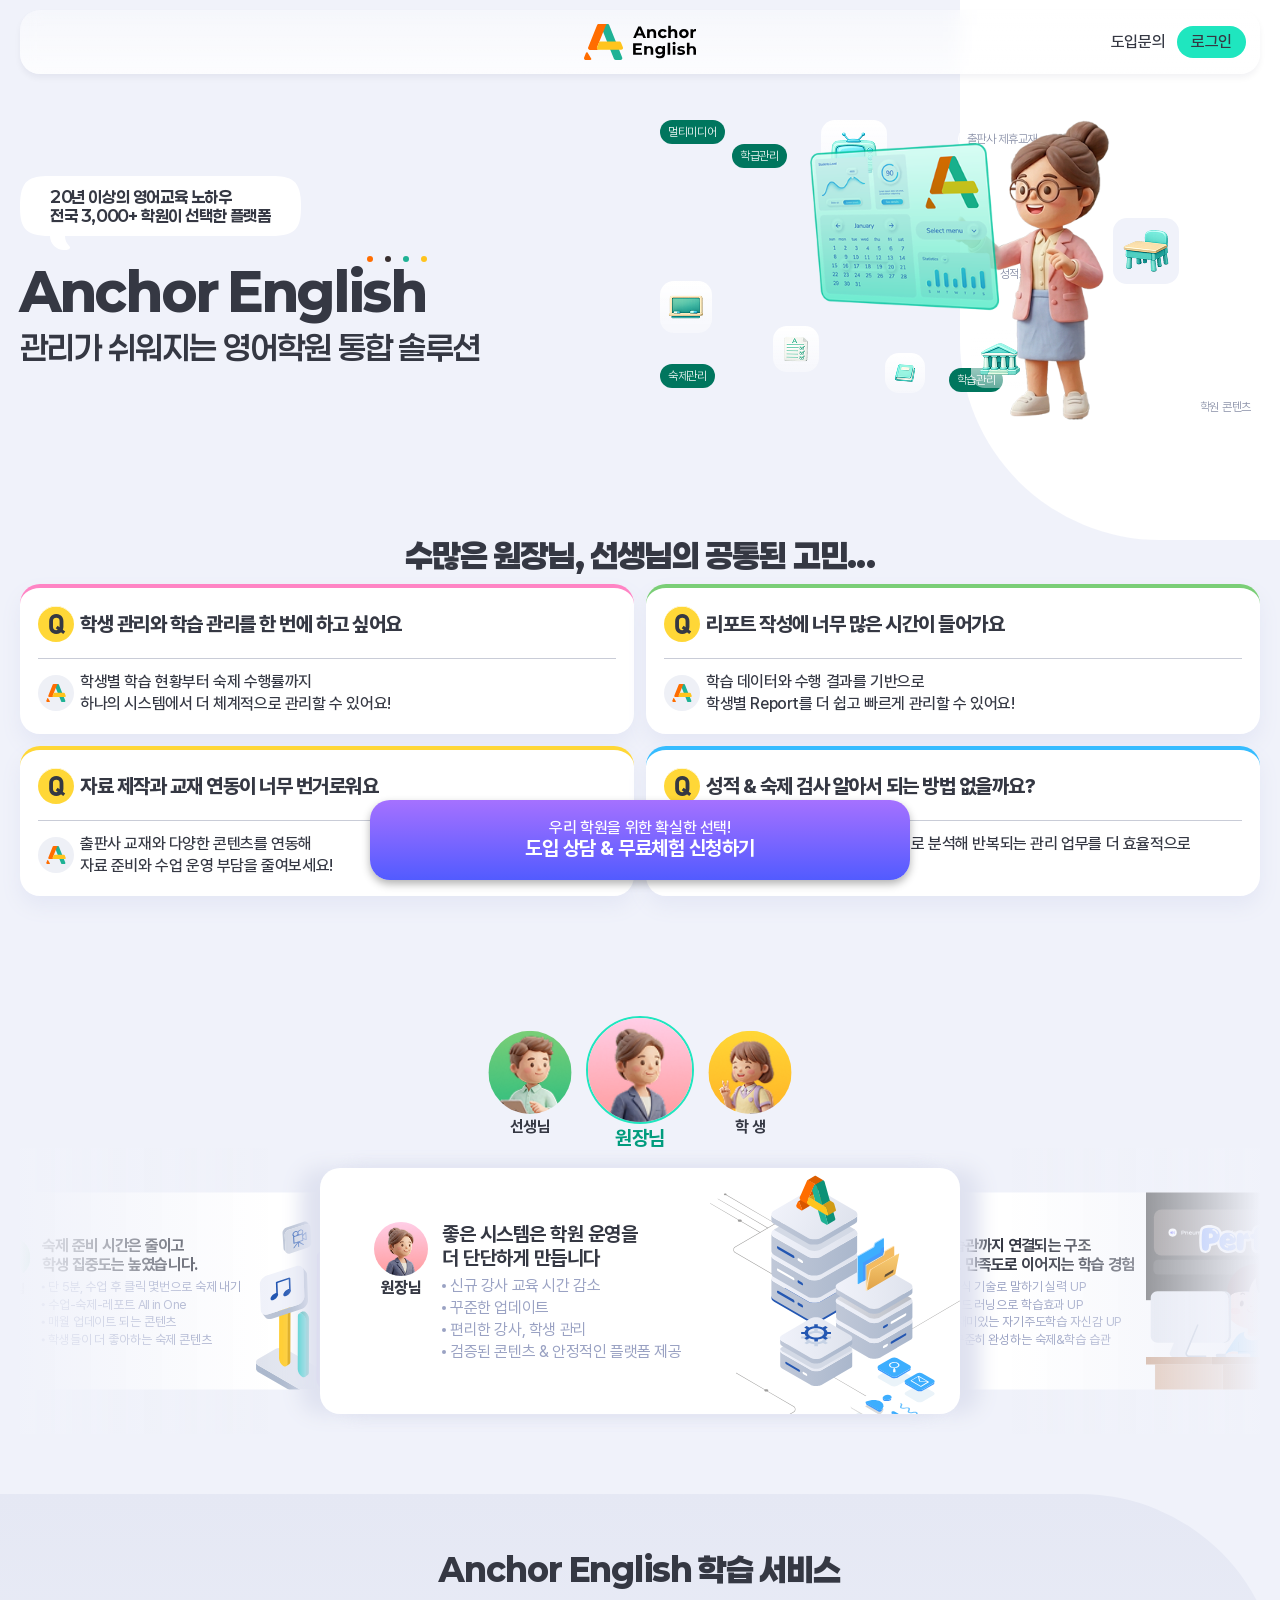
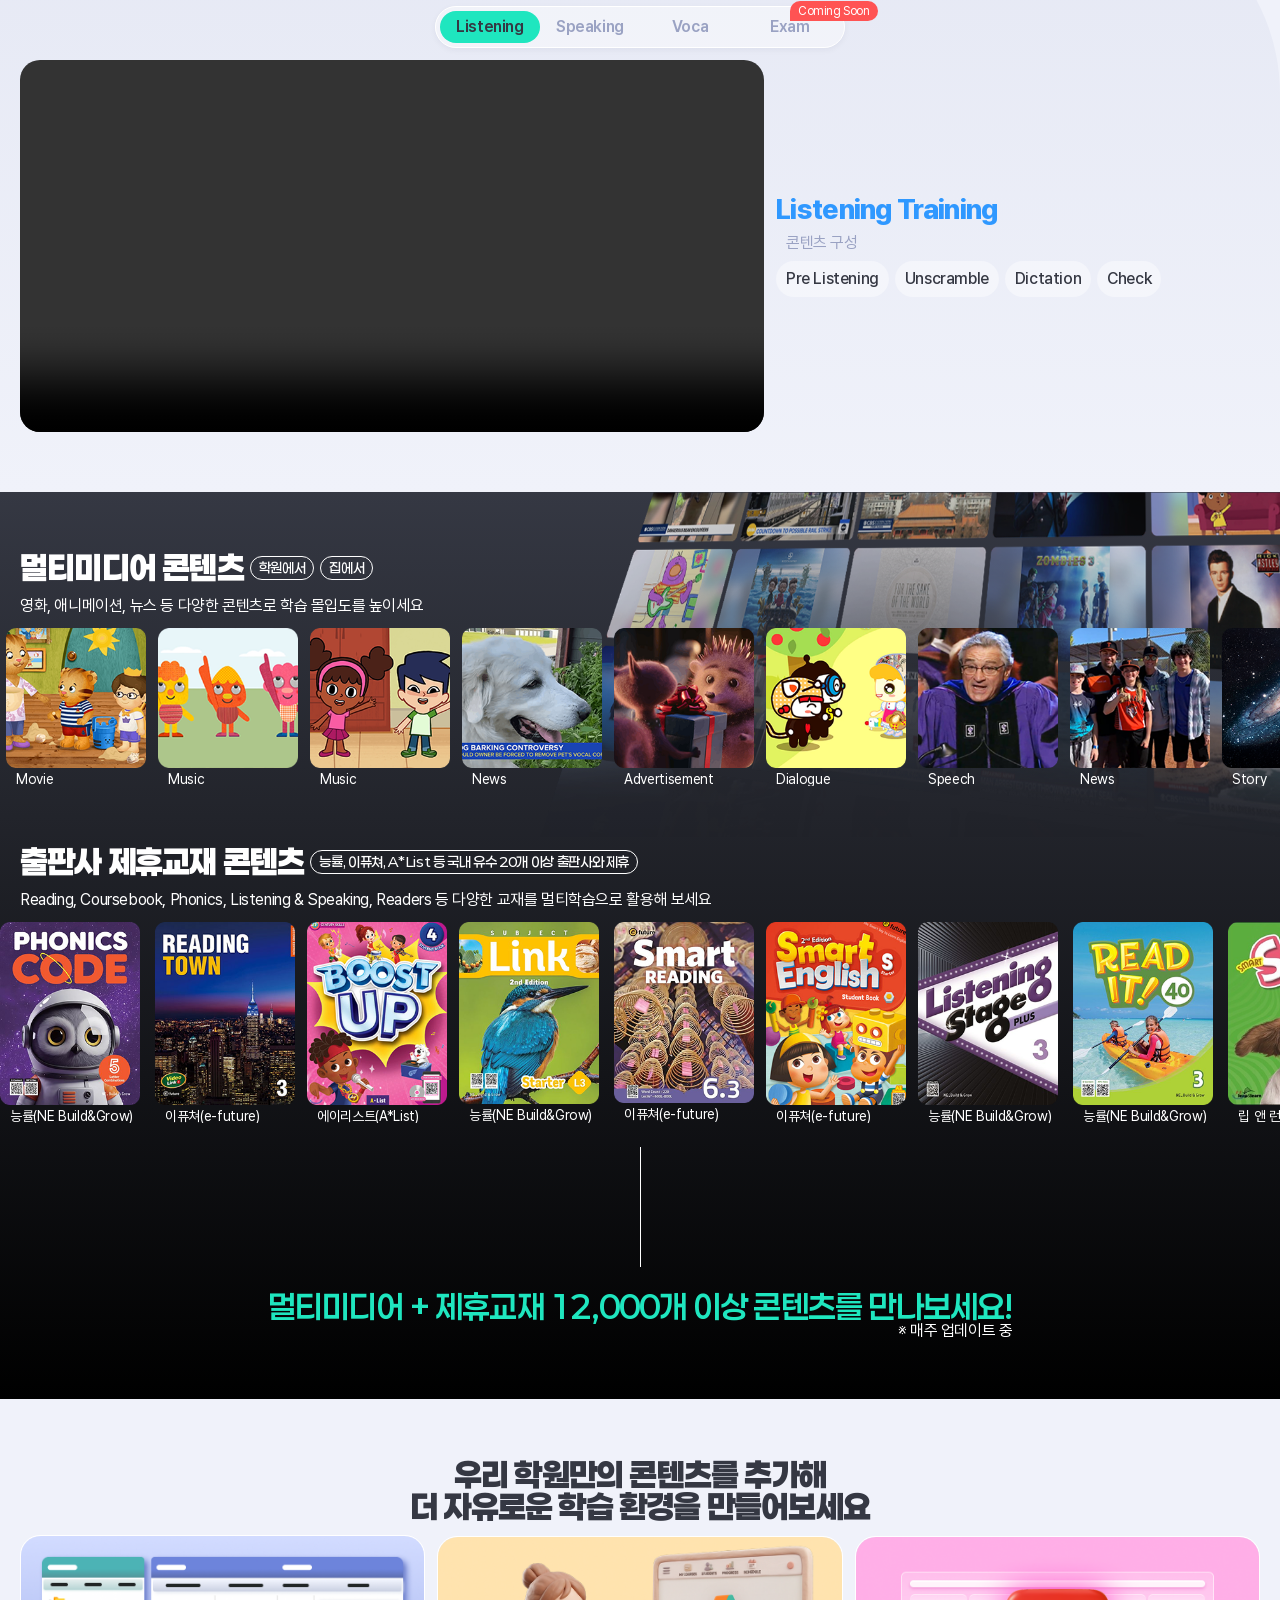
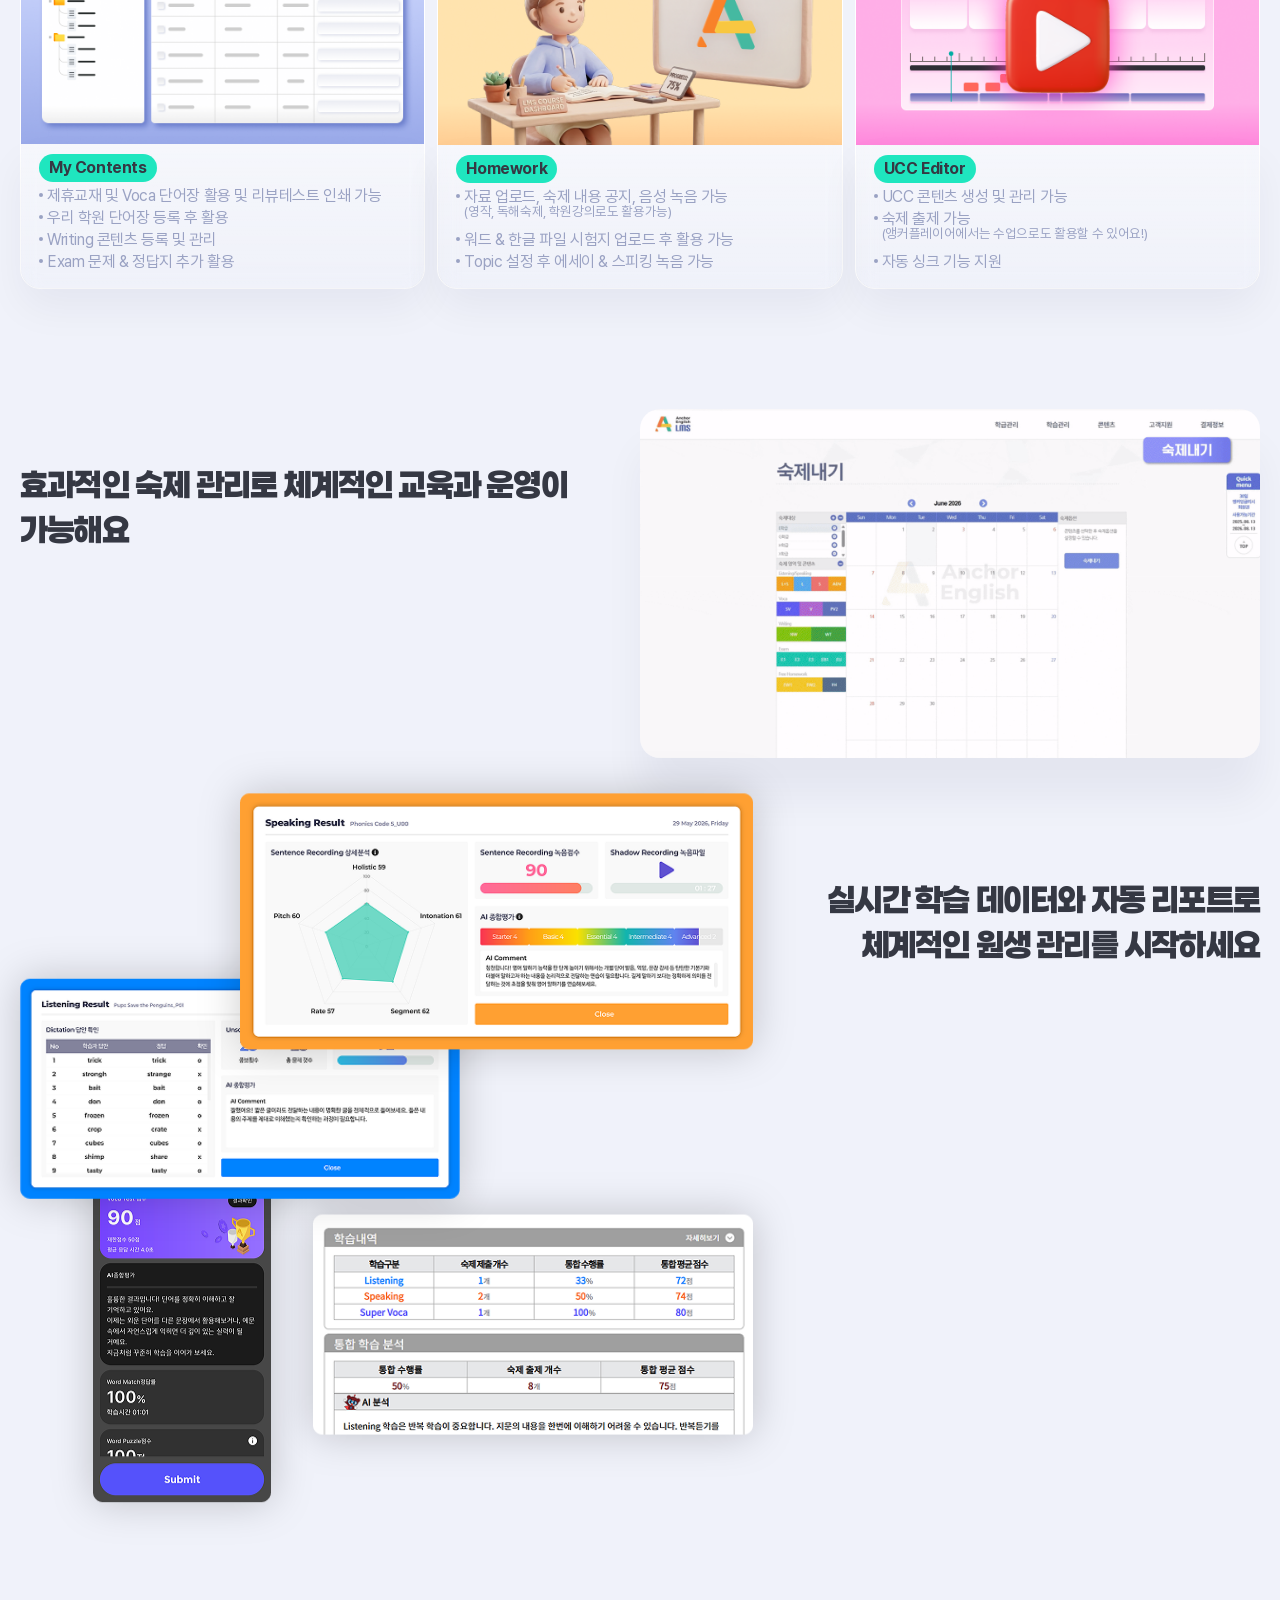
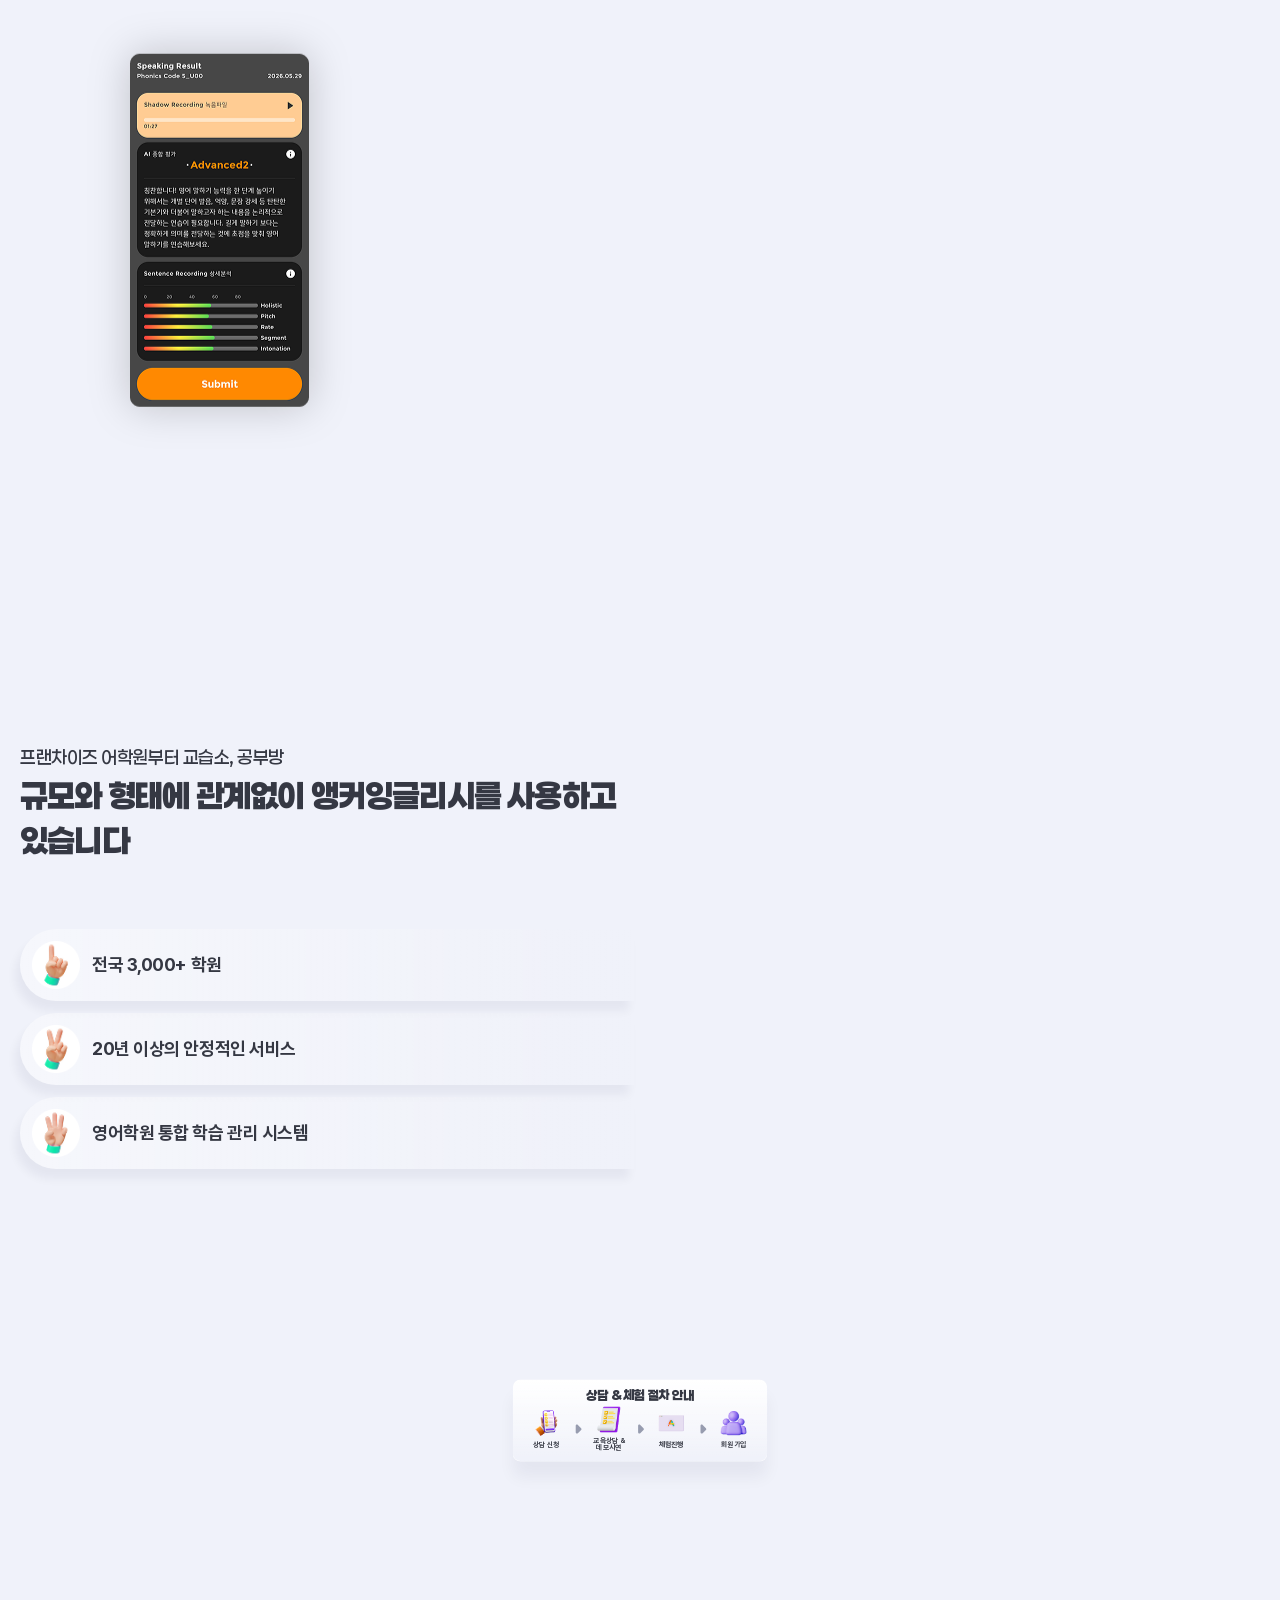
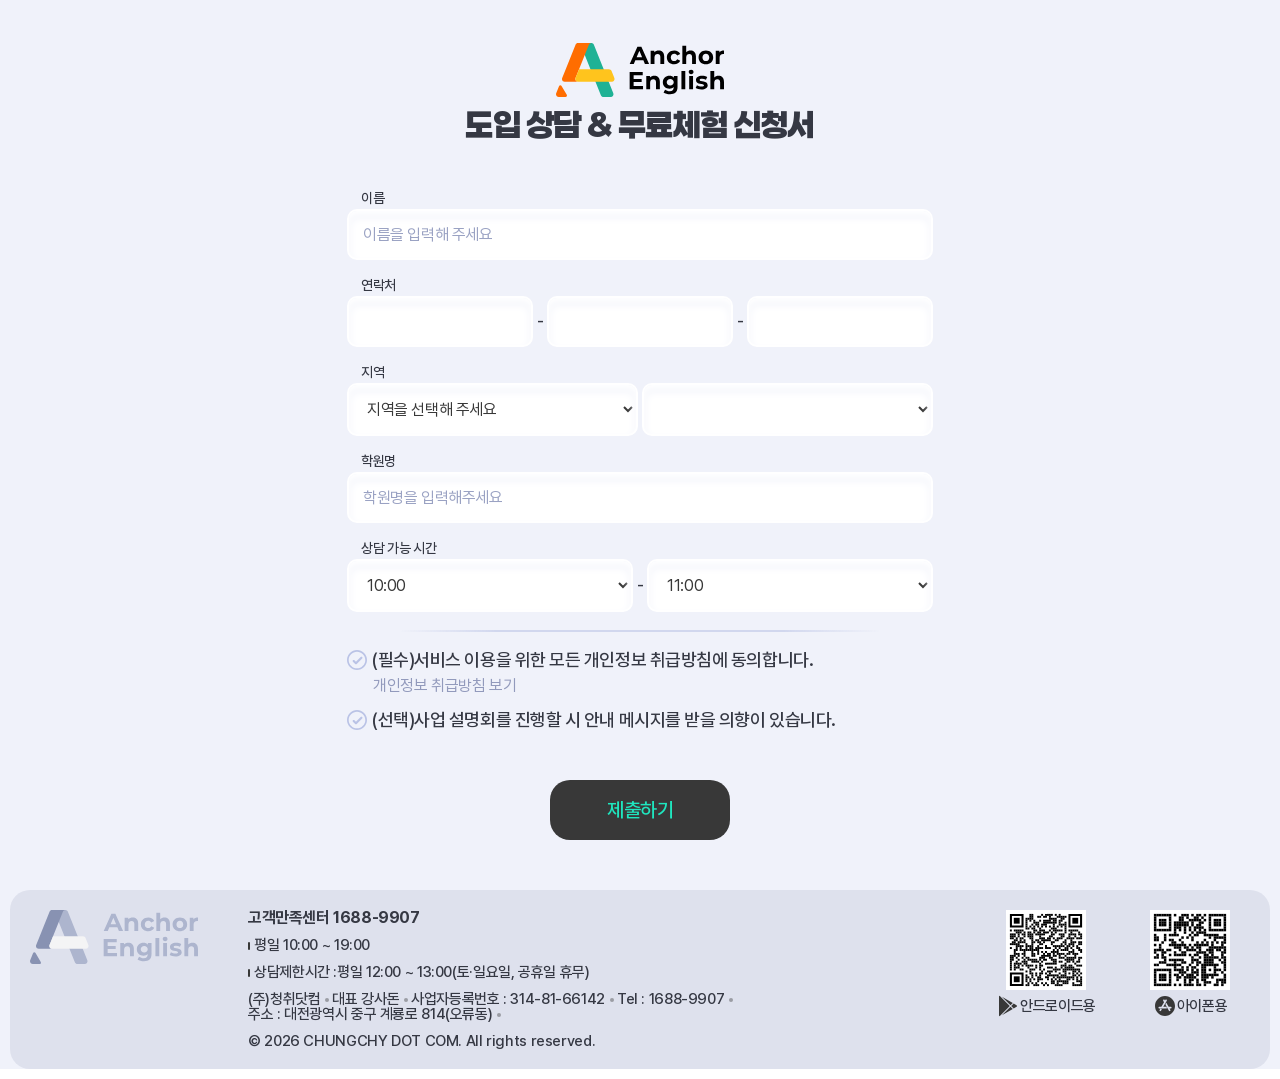
==== index.html @ 62a5ac13 "첫번째 push" ====
<!DOCTYPE html>
<html lang="ko">

<head>
    <meta charset="UTF-8">
    <meta name="viewport" content="width=device-width, initial-scale=1.0">
    <title>관리가 쉬워지는 영어학원 통합 솔루션! 앵커잉글리시</title>
    <meta name="description" content="원장님이 선택한 1등 영어 프로그램, 지금 무료로 경험해보세요.">
    <meta property="og:title" content="관리가 쉬워지는 영어학원 통합 솔루션! 앵커잉글리시">
    <meta property="og:description" content="원장님이 선택한 1등 영어 프로그램, 지금 무료로 경험해보세요.">
    <meta property="og:image" content="/public/resource/images/landing/meda-thumb.png">
    <meta property="og:image:width" content="1200">
    <meta property="og:image:height" content="630">
    <meta property="url" content="https://www.elsd.co.kr">
    <meta property="og:url" content="https://www.elsd.co.kr">
    <meta name="robots" content="index,follow">

    <link rel="canonical" href="https://www.anchorenglish.co.kr/landing/landing">
    <link rel="icon" href="/public/resource/images/common/favicon.ico" type="image/x-icon">
    <link rel="stylesheet" href="/public/resource/css/common/swiper.min.css">
    <link rel="stylesheet" href="/public/resource/css/common/style.css">

    <script src="/public/resource/js/jquery-3.3.1.min.js"></script>
    <script src="/public/resource/js/swiper.min.js"></script>
    <script src="/public/resource/js/style.js"></script>
</head>

<body>
    <div class="wrap">
        <header>
            <h1>
                <a href="https://www.elsd.co.kr/member/login">
                    <img loading="lazy" src="/public/resource/images/logo.svg" alt="앵커잉글리시">
                </a>
            </h1>
            <ul class="flex utill">
                <li>
                    <a class="goBt" href="#application">
                        <span>도입문의</span>
                    </a>
                </li>
                <li>
                    <a href="https://www.elsd.co.kr/member/login" class="flex">
                        <span>로그인</span>
                    </a>
                </li>
            </ul>
        </header>
        <section class="section section01 act">
            <div class="con">
                <div class="flex inner">
                    <div>
                        <div class="flex bubble">
                            <img loading="lazy" src="/public/resource/images/landing/section01-bubbleSide.svg" alt="#">
                            <span>20년 이상의 영어교육 노하우<br>전국 3,000+ 학원이 선택한 플랫폼</span>
                            <img loading="lazy" src="/public/resource/images/landing/section01-bubbleSide.svg" alt="#">
                        </div>
                        <h2 class="title">
                            <div>
                                <div class="flex ball-wrap">
                                    <span></span>
                                    <span></span>
                                    <span></span>
                                    <span></span>
                                </div>
                                <p>Anchor English</p>
                            </div>
                            <p>관리가 쉬워지는 영어학원 통합 솔루션</p>
                        </h2>
                    </div>
                    <div class="img-wrap">
                        <div class="rel">
                            <img loading="lazy" class="abs" src="/public/resource/images/landing/section01-image01.png"
                                alt="#">
                            <img loading="lazy" src="/public/resource/images/landing/section01-image02.png" alt="#">
                        </div>
                        <div class="deco">
                            <span>멀티미디어</span>
                            <span>학급관리</span>
                            <span>학습관리</span>
                            <span class="pill-white">학원 콘텐츠</span>
                            <span>숙제관리</span>
                            <span class="pill-white">출판사 제휴교재</span>
                            <span class="pill-white">성적표</span>
                            <img loading="lazy" src="/public/resource/images/landing/section01-deco01.png" alt="#">
                            <img loading="lazy" src="/public/resource/images/landing/section01-deco02.png" alt="#">
                            <img loading="lazy" src="/public/resource/images/landing/section01-deco03.png" alt="#">
                            <img loading="lazy" src="/public/resource/images/landing/section01-deco04.png" alt="#">
                            <img loading="lazy" src="/public/resource/images/landing/section01-deco06.png" alt="#"
                                class="bg-color">
                            <img loading="lazy" src="/public/resource/images/landing/section01-deco07.png" alt="#">
                        </div>
                    </div>
                </div>
            </div>
        </section>
        <section class="section section02">
            <div class="con">
                <h3 class="title">
                    <p>수많은 원장님, 선생님의 공통된 고민...</p>
                </h3>
                <ul class="flex">
                    <li style="border-top: 4px solid #FF84C4">
                        <div class="flex q">
                            <img loading="lazy" src="/public/resource/images/landing/section02-q.svg" alt="#">
                            <p>학생 관리와 학습 관리를 한 번에 하고 싶어요</p>
                        </div>
                        <div class="flex a">
                            <img loading="lazy" src="/public/resource/images/landing/section02-a.svg" alt="#">
                            <p>학생별 학습 현황부터 숙제 수행률까지<br> 하나의 시스템에서 더 체계적으로 관리할 수 있어요!</p>
                        </div>
                    </li>
                    <li style="border-top: 4px solid #7ACE76">
                        <div class="flex q">
                            <img loading="lazy" src="/public/resource/images/landing/section02-q.svg" alt="#">
                            <p>리포트 작성에 너무 많은 시간이 들어가요</p>
                        </div>
                        <div class="flex a">
                            <img loading="lazy" src="/public/resource/images/landing/section02-a.svg" alt="#">
                            <p>학습 데이터와 수행 결과를 기반으로<br> 학생별 Report를 더 쉽고 빠르게 관리할 수 있어요!</p>
                        </div>
                    </li>
                    <li style="border-top: 4px solid #FFD736">
                        <div class="flex q">
                            <img loading="lazy" src="/public/resource/images/landing/section02-q.svg" alt="#">
                            <p>자료 제작과 교재 연동이 너무 번거로워요</p>
                        </div>
                        <div class="flex a">
                            <img loading="lazy" src="/public/resource/images/landing/section02-a.svg" alt="#">
                            <p>출판사 교재와 다양한 콘텐츠를 연동해<br> 자료 준비와 수업 운영 부담을 줄여보세요!</p>
                        </div>
                    </li>
                    <li style="border-top: 4px solid #36BCFF">
                        <div class="flex q">
                            <img loading="lazy" src="/public/resource/images/landing/section02-q.svg" alt="#">
                            <p>성적 & 숙제 검사 알아서 되는 방법 없을까요?</p>
                        </div>
                        <div class="flex a">
                            <img loading="lazy" src="/public/resource/images/landing/section02-a.svg" alt="#">
                            <p>숙제 수행률과 학습 결과를 자동으로 분석해 반복되는 관리 업무를 더 효율적으로 줄여보세요!</p>
                        </div>
                    </li>
                </ul>
            </div>
        </section>
        <section class="section section03">
            <div class="con">
                <div class="flex pagination">
                    <div class="swiper-button-next"></div>
                    <ul>
                        <li>
                            <button type="button" class="btn btn-slide">
                                <img loading="lazy" src="/public/resource/images/landing/section03-chara03.png"
                                    alt="#">
                                <p>선생님</p>
                            </button>
                        </li>
                        <li>
                            <button type="button" class="btn btn-slide act">
                                <img loading="lazy" src="/public/resource/images/landing/section03-chara01.png"
                                    alt="#">
                                <p>원장님</p>
                            </button>
                        </li>
                        <li>
                            <button type="button" class="btn btn-slide">
                                <img loading="lazy" src="/public/resource/images/landing/section03-chara02.png"
                                    alt="#">
                                <p>학 생</p>
                            </button>
                        </li>
                    </ul>
                    <div class="swiper-button-prev"></div>
                </div>
                <div class="swiper mySwiper">
                    <div class="swiper-wrapper">
                        <div class="swiper-slide">
                            <div class="flex">
                                <div class="thumb">
                                    <img loading="lazy" src="/public/resource/images/landing/section03-chara03.png"
                                        alt="#">
                                    <p>선생님</p>
                                </div>
                                <div class="text">
                                    <p class="title">숙제 준비 시간은 줄이고 <br>학생 집중도는 높였습니다.</p>
                                    <ul>
                                        <li>단 5분, 수업 후 클릭 몇번으로 숙제 내기</li>
                                        <li>수업-숙제-레포트 All in One</li>
                                        <li>매월 업데이트 되는 콘텐츠</li>
                                        <li>학생들이 더 좋아하는 숙제 콘텐츠</li>
                                    </ul>
                                </div>
                                <div class="abs">
                                    <img loading="lazy" src="/public/resource/images/landing/section03-sliderImg03.svg"
                                        alt="#">
                                </div>
                            </div>
                        </div>
                        <div class="swiper-slide">
                            <div class="flex">
                                <div class="thumb">
                                    <img loading="lazy" src="/public/resource/images/landing/section03-chara01.png"
                                        alt="#">
                                    <p>원장님</p>
                                </div>
                                <div class="text">
                                    <p class="title">좋은 시스템은 학원 운영을 <br>더 단단하게 만듭니다</p>
                                    <ul>
                                        <li>신규 강사 교육 시간 감소</li>
                                        <li>꾸준한 업데이트</li>
                                        <li>편리한 강사, 학생 관리</li>
                                        <li>검증된 콘텐츠 &amp; 안정적인 플랫폼 제공</li>
                                    </ul>
                                </div>
                                <div class="abs">
                                    <img loading="lazy" src="/public/resource/images/landing/section03-sliderImg01.svg"
                                        alt="#">
                                </div>
                            </div>
                        </div>
                        <div class="swiper-slide">
                            <div class="flex">
                                <div class="thumb">
                                    <img loading="lazy" src="/public/resource/images/landing/section03-chara02.png"
                                        alt="#">
                                    <p>학 생</p>
                                </div>
                                <div class="text">
                                    <p class="title">학습 습관까지 연결되는 구조 <br>학부모 만족도로 이어지는 학습 경험</p>
                                    <ul>
                                        <li>음성인식 기술로 말하기 실력 UP</li>
                                        <li>블렌디드 러닝으로 학습효과 UP</li>
                                        <li>쉽고, 재미있는 자기주도학습 자신감 UP</li>
                                        <li>매일 꾸준히 완성하는 숙제&학습 습관</li>
                                    </ul>
                                </div>
                                <div class="abs">
                                    <img loading="lazy" src="/public/resource/images/landing/section03-sliderImg02.svg"
                                        alt="#">
                                </div>
                            </div>
                        </div>
                    </div>
                    <div class="swiper-button-next"></div>
                    <div class="swiper-button-prev"></div>
                    <div class="swiper-pagination"></div>
                </div>
            </div>
        </section>
        <section class="section section04">
            <div class="con">
                <h3 class="title">
                    <p>Anchor English 학습 서비스</p>
                </h3>
                <ul class="flex tab">
                    <li>
                        <button class="btn act">
                            <span>Listening</span>
                        </button>
                    </li>
                    <li>
                        <button class="btn">
                            <span>Speaking</span>
                        </button>
                    </li>
                    <li>
                        <button class="btn">
                            <span>Voca</span>
                        </button>
                    </li>
                    <li class="yet">
                        <button class="btn">
                            <span>Exam</span>
                        </button>
                    </li>
                </ul>
                <div class="tab-contents">
                    <div class="flex tab-item act">
                        <video controls src="/public/resource/images/landing/secetion04-listening.mp4"></video>
                        <div class="text">
                            <p style="color: #2F98FF">Listening Training</p>
                            <dl>
                                <dt>콘텐츠 구성</dt>
                                <dd>
                                    <ul class="flex">
                                        <li>Pre Listening</li>
                                        <li>Unscramble</li>
                                        <li>Dictation</li>
                                        <li>Check</li>
                                    </ul>
                                </dd>
                            </dl>
                        </div>
                    </div>
                    <div class="flex tab-item">
                        <video controls src="/public/resource/images/landing/secetion04-speaking.mp4"></video>
                        <div class="text">
                            <p style="color: #FF782F">Speaking Training</p>
                            <dl>
                                <dt>콘텐츠 구성</dt>
                                <dd>
                                    <ul class="flex">
                                        <li>Pre Listening</li>
                                        <li>Sentence Recording</li>
                                        <li>Shadow Recording</li>
                                    </ul>
                                </dd>
                            </dl>
                        </div>
                    </div>
                    <div class="flex tab-item">
                        <video controls src="/public/resource/images/landing/secetion04-voca.mp4"></video>
                        <div>
                            <div class="text">
                                <p style="color: #A15DFF">Super Voca</p>
                                <dl>
                                    <dt>콘텐츠 구성</dt>
                                    <dd>
                                        <ul class="flex">
                                            <li>Review Test</li>
                                            <li>Preview</li>
                                            <li>Memory Flip</li>
                                            <li>Word Match</li>
                                            <li>Word Puzzle</li>
                                            <li>Speaking Voca</li>
                                            <li>Voca Test</li>
                                            <li>Definition Test</li>
                                        </ul>
                                    </dd>
                                </dl>
                            </div>
                            <div class="text">
                                <p style="color: #A15DFF">VOCA</p>
                                <dl>
                                    <dt>콘텐츠 구성</dt>
                                    <dd>
                                        <ul class="flex">
                                            <li>Word Presentation</li>
                                            <li>Word Check</li>
                                            <li>Word Typing</li>
                                            <li>Word Test</li>
                                            <li>Word Retyping</li>
                                        </ul>
                                    </dd>
                                </dl>
                            </div>
                        </div>
                    </div>
                </div>
            </div>
        </section>
        <section class="section section05">
            <div>
                <div class="con">
                    <h3 class="title flex">
                        <p>멀티미디어 콘텐츠</p>
                        <div class="flex caption">
                            <span>학원에서</span>
                            <span>집에서</span>
                        </div>
                    </h3>
                    <p class="alert">영화, 애니메이션, 뉴스 등 다양한 콘텐츠로 학습 몰입도를 높이세요</p>
                </div>
                <div class="rolling-wrap">
                    <div class="inner">
                        <div class="item">
                            <img loading="lazy" src="/public/resource/images/landing/section05-slide-01-01.png"
                                alt="#">
                            <p>Movie</p>
                        </div>
                        <div class="item">
                            <img loading="lazy" src="/public/resource/images/landing/section05-slide-01-02.png"
                                alt="#">
                            <p>Music</p>
                        </div>
                        <div class="item">
                            <img loading="lazy" src="/public/resource/images/landing/section05-slide-01-03.png"
                                alt="#">
                            <p>Music</p>
                        </div>
                        <div class="item">
                            <img loading="lazy" src="/public/resource/images/landing/section05-slide-01-04.png"
                                alt="#">
                            <p>News</p>
                        </div>
                        <div class="item">
                            <img loading="lazy" src="/public/resource/images/landing/section05-slide-01-05.png"
                                alt="#">
                            <p>Advertisement</p>
                        </div>
                        <div class="item">
                            <img loading="lazy" src="/public/resource/images/landing/section05-slide-01-06.png"
                                alt="#">
                            <p>Dialogue</p>
                        </div>
                        <div class="item">
                            <img loading="lazy" src="/public/resource/images/landing/section05-slide-01-07.png"
                                alt="#">
                            <p>Speech</p>
                        </div>
                        <div class="item">
                            <img loading="lazy" src="/public/resource/images/landing/section05-slide-01-08.png"
                                alt="#">
                            <p>News</p>
                        </div>
                        <div class="item">
                            <img loading="lazy" src="/public/resource/images/landing/section05-slide-01-09.png"
                                alt="#">
                            <p>Story</p>
                        </div>
                        <div class="item">
                            <img loading="lazy" src="/public/resource/images/landing/section05-slide-01-10.png"
                                alt="#">
                            <p>Animation</p>
                        </div>
                    </div>
                </div>
            </div>
            <div>
                <div class="con">
                    <h3 class="title flex">
                        <p>출판사 제휴교재 콘텐츠</p>
                        <div class="flex caption">
                            <span>능률, 이퓨쳐, A*List 등 국내 유수 20개 이상 출판사와 제휴</span>
                        </div>
                    </h3>
                    <p class="alert">Reading, Coursebook, Phonics, Listening & Speaking, Readers 등 다양한 교재를 멀티학습으로 활용해
                        보세요
                    </p>
                </div>
                <div class="rolling-wrap">
                    <div class="inner">
                        <div class="item">
                            <img loading="lazy" src="/public/resource/images/landing/section05-slide-02-01.png"
                                alt="#">
                            <p>능률(NE Build&Grow)</p>
                        </div>
                        <div class="item">
                            <img loading="lazy" src="/public/resource/images/landing/section05-slide-02-02.png"
                                alt="#">
                            <p>이퓨쳐(e-future)</p>
                        </div>
                        <div class="item">
                            <img loading="lazy" src="/public/resource/images/landing/section05-slide-02-03.png"
                                alt="#">
                            <p>에이리스트(A*List)</p>
                        </div>
                        <div class="item">
                            <img loading="lazy" src="/public/resource/images/landing/section05-slide-02-04.png"
                                alt="#">
                            <p>능률(NE Build&Grow)</p>
                        </div>
                        <div class="item">
                            <img loading="lazy" src="/public/resource/images/landing/section05-slide-02-05.png"
                                alt="#">
                            <p>이퓨쳐(e-future)</p>
                        </div>
                        <div class="item">
                            <img loading="lazy" src="/public/resource/images/landing/section05-slide-02-06.png"
                                alt="#">
                            <p>이퓨쳐(e-future)</p>
                        </div>
                        <div class="item">
                            <img loading="lazy" src="/public/resource/images/landing/section05-slide-02-07.png"
                                alt="#">
                            <p>능률(NE Build&Grow)</p>
                        </div>
                        <div class="item">
                            <img loading="lazy" src="/public/resource/images/landing/section05-slide-02-08.png"
                                alt="#">
                            <p>능률(NE Build&Grow)</p>
                        </div>
                        <div class="item">
                            <img loading="lazy" src="/public/resource/images/landing/section05-slide-02-09.png"
                                alt="#">
                            <p>립 앤 런</p>
                        </div>
                        <div class="item">
                            <img loading="lazy" src="/public/resource/images/landing/section05-slide-02-10.png"
                                alt="#">
                            <p>러닝터틀</p>
                        </div>
                        <div class="item">
                            <img loading="lazy" src="/public/resource/images/landing/section05-slide-02-11.png"
                                alt="#">
                            <p>맥밀란</p>
                        </div>
                    </div>
                </div>
            </div>
            <div class="con">
                <p>멀티미디어 + 제휴교재 12,000개 이상 콘텐츠를 만나보세요!
                    <span>※ 매주 업데이트 중</span>
                </p>
            </div>
        </section>
        <section class="section section06">
            <div class="con">
                <h3 class="title">
                    <p>우리 학원만의 콘텐츠를 추가해<br>더 자유로운 학습 환경을 만들어보세요</p>
                </h3>
                <ul class="flex">
                    <li>
                        <div class="thumb">
                            <img loading="lazy" src="/public/resource/images/landing/section06-list01.png" alt="#">
                        </div>
                        <div class="text">
                            <span class="tag">My Contents</span>
                            <ul>
                                <li>제휴교재 및 Voca 단어장 활용 및 리뷰테스트 인쇄 가능</li>
                                <li>우리 학원 단어장 등록 후 활용</li>
                                <li>Writing 콘텐츠 등록 및 관리</li>
                                <li>Exam 문제 & 정답지 추가 활용</li>
                            </ul>
                        </div>
                    </li>
                    <li>
                        <div class="thumb">
                            <img loading="lazy" src="/public/resource/images/landing/section06-list02.png" alt="#">
                        </div>
                        <div class="text">
                            <span class="tag">Homework</span>
                            <ul>
                                <li>자료 업로드, 숙제 내용 공지, 음성 녹음 가능<br><sup>(영작, 독해숙제, 학원강의로도 활용가능)</sup></li>
                                <li>워드 & 한글 파일 시험지 업로드 후 활용 가능</li>
                                <li>Topic 설정 후 에세이 & 스피킹 녹음 가능</li>
                            </ul>
                        </div>
                    </li>
                    <li>
                        <div class="thumb">
                            <img loading="lazy" src="/public/resource/images/landing/section06-list03.png" alt="#">
                        </div>
                        <div class="text">
                            <span class="tag">UCC Editor</span>
                            <ul>
                                <li>UCC 콘텐츠 생성 및 관리 가능</li>
                                <li>숙제 출제 가능<br><sup>(앵커플레이어에서는 수업으로도 활용할 수 있어요!)</sup></li>
                                <li>자동 싱크 기능 지원</li>
                            </ul>
                        </div>
                    </li>
                </ul>
            </div>
        </section>
        <section class="section section07">
            <div class="con">
                <div class="flex">
                    <h3 class="title">
                        <p>효과적인 숙제 관리로 체계적인 교육과 운영이 가능해요</p>
                    </h3>
                    <img loading="lazy" src="/public/resource/images/landing/section07.gif" alt="#">
                </div>
            </div>
        </section>
        <section class="section section08">
            <div class="con">
                <div class="flex">
                    <h3 class="title">
                        <p>실시간 학습 데이터와 자동 리포트로 체계적인 원생 관리를 시작하세요</p>
                    </h3>
                    <div class="img-wrap">
                        <img loading="lazy" data-speed="1.1" src="/public/resource/images/landing/section08-img01.png"
                            alt="앵커잉글리시 스피킹학습">
                        <img loading="lazy" data-speed="1.2" src="/public/resource/images/landing/section08-img02.png"
                            alt="앵커잉글리시 리스닝학습">
                        <img loading="lazy" data-speed="1.4" src="/public/resource/images/landing/section08-img03.png"
                            alt="앵커잉글리시 리스닝학습">
                        <img loading="lazy" data-speed="1.2" src="/public/resource/images/landing/section08-img04.png"
                            alt="앵커잉글리시 리스닝학습">
                        <img loading="lazy" data-speed="1.3" src="/public/resource/images/landing/section08-img05.png"
                            alt="앵커잉글리시 리스닝학습">
                    </div>
                </div>
            </div>
        </section>
        <section class="section section09">
            <div class="con">
                <div class="grid">
                    <h3 class="title">
                        <span class="caption">프랜차이즈 어학원부터 교습소, 공부방</span>
                        <p>규모와 형태에 관계없이 앵커잉글리시를 사용하고 있습니다</p>
                    </h3>
                    <ul class="step-list">
                        <li>
                            <div class="thumb">
                                <img loading="lazy" src="/public/resource/images/landing/section09-step01.png"
                                    alt="스텝1">
                            </div>
                            <p>전국 3,000+ 학원</p>
                        </li>
                        <li>
                            <div class="thumb">
                                <img loading="lazy" src="/public/resource/images/landing/section09-step02.png"
                                    alt="스텝2">
                            </div>
                            <p>20년 이상의 안정적인 서비스</p>
                        </li>
                        <li>
                            <div class="thumb">
                                <img loading="lazy" src="/public/resource/images/landing/section09-step03.png"
                                    alt="스텝3">
                            </div>
                            <p>영어학원 통합 학습 관리 시스템</p>
                        </li>
                    </ul>
                    <div class="img-wrap">
                        <img loading="lazy" src="/public/resource/images/landing/section09-piece01.png" alt="#">
                        <img loading="lazy" src="/public/resource/images/landing/section09-piece02.png" alt="#">
                        <img loading="lazy" src="/public/resource/images/landing/section09-piece03.png" alt="#">
                        <img loading="lazy" src="/public/resource/images/landing/section09-piece04.png" alt="#">
                        <img loading="lazy" src="/public/resource/images/landing/section09-piece05.png" alt="#">
                        <img loading="lazy" src="/public/resource/images/landing/section09-piece06.png" alt="#">
                        <img loading="lazy" src="/public/resource/images/landing/section09-piece07.png" alt="#">
                        <img loading="lazy" src="/public/resource/images/landing/section09-piece08.png" alt="#">
                        <img loading="lazy" src="/public/resource/images/landing/section09-piece09.png" alt="#">
                        <img loading="lazy" src="/public/resource/images/landing/section09-pin.png" alt="#">
                    </div>
                </div>
            </div>
        </section>
        <section class="section section10">
            <div class="con">
                <h3 class="title">
                    <p>상담 & 체험 절차 안내</p>
                </h3>
                <ul class="flex">
                    <li>
                        <img loading="lazy" src="/public/resource/images/landing/section10-step01.png" alt="step1">
                        <p>상담 신청</p>
                    </li>
                    <li>
                        <img loading="lazy" src="/public/resource/images/landing/icn-arrow.svg" alt="#">
                    </li>
                    <li>
                        <img loading="lazy" src="/public/resource/images/landing/section10-step02.png" alt="step2">
                        <p>교육상담 & 데모시연</p>
                    </li>
                    <li>
                        <img loading="lazy" src="/public/resource/images/landing/icn-arrow.svg" alt="#">
                    </li>
                    <li>
                        <img loading="lazy" src="/public/resource/images/landing/section10-step03.png" alt="step3">
                        <p>체험진행</p>
                    </li>
                    <li>
                        <img loading="lazy" src="/public/resource/images/landing/icn-arrow.svg" alt="#">
                    </li>
                    <li>
                        <img loading="lazy" src="/public/resource/images/landing/section10-step04.png" alt="step4">
                        <p>회원가입</p>
                    </li>
                </ul>
            </div>
        </section>
        <section id="application" class="section section11">
            <div class="con">
                <img loading="lazy" src="/public/resource/images/logo.svg" alt="앵커잉글리시">
                <h3 class="title">
                    <p>도입 상담 & 무료체험 신청서</p>
                </h3>
                <form action="">
                    <label for="name" class="name">
                        <p class="info">이름</p>
                        <input type="text" id="name" name="name" placeholder="이름을 입력해 주세요" spellcheck="false"
                            maxlength="20">
                    </label>
                    <label for="tel" class="tel">
                        <p class="info">연락처</p>
                        <div class="flex">
                            <input type="text" name="tel" id="tel1" spellcheck="false" maxlength="3"><span
                                class="hyphen">-</span>
                            <input type="text" name="tel" id="tel2" spellcheck="false" maxlength="4"><span
                                class="hyphen">-</span>
                            <input type="text" name="tel" id="tel3" spellcheck="false" maxlength="4">
                        </div>
                    </label>
                    <label for="text" class="text">
                        <p class="info">지역</p>
                        <div class="flex">
                            <select name="" class="area do">
                                <option value="none" selected="" disabled="" hidden="">지역을 선택해 주세요</option>
                                <option value="seoul">서울특별시</option>
                                <option value="gwangju">광주광역시</option>
                                <option value="daejeon">대전광역시</option>
                                <option value="daegu">대구광역시</option>
                                <option value="busan">부산광역시</option>
                                <option value="sejong">세종특별자치시</option>
                                <option value="jeju">제주특별자치도</option>
                                <option value="ulsan">울산광역시</option>
                                <option value="incheon">인천광역시</option>
                                <option value="gangwon">강원도</option>
                                <option value="gyeonggi">경기도</option>
                                <option value="gyeongnam">경상남도</option>
                                <option value="gyeongbuk">경상북도</option>
                                <option value="jeonnam">전라남도</option>
                                <option value="jeonbuk">전라북도</option>
                                <option value="chungnam">충청남도</option>
                                <option value="chungbuk">충청북도</option>
                            </select>
                            <select name="" class="area city act">
                            </select>
                        </div>
                    </label>
                    <label for="text" class="text">
                        <p class="info">학원명</p>
                        <input type="text" name="schoolName" placeholder="학원명을 입력해주세요" spellcheck="false"
                            maxlength="50">
                    </label>
                    <label for="text" class="text">
                        <p class="info">상담 가능 시간</p>
                        <div class="flex">
                            <select name="consultTimeS" class="time">
                                <option value="10:00">10:00</option>
                                <option value="11:00">11:00</option>
                                <option value="13:00">13:00</option>
                                <option value="14:00">14:00</option>
                                <option value="15:00">15:00</option>
                                <option value="16:00">16:00</option>
                                <option value="17:00">17:00</option>
                            </select>
                            <span>-</span>
                            <select name="consultTimeE" class="time">
                                <option value="11:00">11:00</option>
                                <option value="12:00">12:00</option>
                                <option value="14:00">14:00</option>
                                <option value="15:00">15:00</option>
                                <option value="16:00">16:00</option>
                                <option value="17:00">17:00</option>
                                <option value="18:00">18:00</option>
                            </select>

                        </div>
                    </label>
                    <div class="checkBox-wrap">
                        <label for="privacyAgree" class="check_box">
                            <input type="checkbox" name="checkbox" id="privacyAgree">
                            <div class="checkbox-img-wrap">
                                <img loading="lazy" src="/public/resource/images/landing/icn-check.svg" alt="체크하기">
                                <img loading="lazy" src="/public/resource/images/landing/icn-check+act.svg"
                                    alt="체크 해제하기">
                            </div>
                            <p class="info">(필수)서비스 이용을 위한 모든 개인정보 취급방침에 동의합니다.</p>
                        </label>
                        <button type="button" class="show_popUp">개인정보 취급방침 보기</button>
                        <label for="marketingMsg" class="check_box">
                            <input type="checkbox" name="checkbox" id="marketingMsg">
                            <div class="checkbox-img-wrap">
                                <img loading="lazy" src="/public/resource/images/landing/icn-check.svg" alt="체크하기">
                                <img loading="lazy" src="/public/resource/images/landing/icn-check+act.svg"
                                    alt="체크 해제하기">
                            </div>
                            <p class="info">(선택)사업 설명회를 진행할 시 안내 메시지를 받을 의향이 있습니다.</p>
                        </label>

                    </div>
                    <a href="./complete.html" class="save_application_wrap section_tit" id="submit">제출하기</a>
                </form>
            </div>
        </section>
        <footer>
            <div class="con">
                <div class="flex foo-info">
                    <div class="thumb">
                        <img loading="lazy" src="/public/resource/images/landing/logo-gray.svg" alt="앵커잉글리시">
                    </div>
                    <div class="text">
                        <h4><b>고객만족센터 1688-9907</b></h4>
                        <p>평일 10:00 ~ 19:00</p>
                        <p>상담제한시간 :평일 12:00 ~ 13:00(토·일요일, 공휴일 휴무)</p>
                        <ul class="flex">
                            <li>(주)청취닷컴</li>
                            <li>대표 강사돈</li>
                            <li>사업자등록번호 : 314-81-66142</li>
                            <li>Tel : 1688-9907</li>
                            <li>주소 : 대전광역시 중구 계룡로 814(오류동)</li>
                        </ul>
                        <p class="copy">© 2026 CHUNGCHY DOT COM. All rights reserved.</p>
                    </div>
                    <ul class="flex qr-wrap">
                        <li>
                            <a href="https://play.google.com/store/apps/details?id=com.chungchy.anchorenglish">
                                <img loading="lazy" src="/public/resource/images/landing/qr-playStore.svg"
                                    alt="플레이스토어 qr코드">
                                <div class="flex">
                                    <img loading="lazy" src="/public/resource/images/landing/icn-playStore.svg"
                                        alt="#">
                                    <p>안드로이드용</p>
                                </div>
                            </a>
                        </li>
                        <li>
                            <a
                                href="https://apps.apple.com/kr/app/%EC%95%B5%EC%BB%A4%EC%9E%89%EA%B8%80%EB%A6%AC%EC%8B%9C/id1540226317">
                                <img loading="lazy" src="/public/resource/images/landing/qr-appStore.svg"
                                    alt="앱스토어 qr코드">
                                <div class="flex">
                                    <img loading="lazy" src="/public/resource/images/landing/icn-appStore.svg" alt="#">
                                    <p>아이폰용</p>
                                </div>
                            </a>
                        </li>
                    </ul>
                </div>
            </div>
        </footer>
        <div class="dimmed">
            <div class="popup terms">
                <button class="btn">
                    <img loading="lazy" src="/public/resource/images/landing/icn-close.svg" alt="팝업 닫기">
                </button>
                <h3 class="title">
                    <p>개인정보 수집/이용동의</p>
                </h3>
                <div class="text">
                    <p>
                        <(주)청취닷컴>('https://www.elsd.co.kr'이하 '앵커잉글리시')는 개인정보보호법에 따라 이용자의 개인정보 보호 및 권익을 보호하고 개인정보와 관련한
                            이용자의 고충을 원활하게 처리할 수 있도록 다음과 같은 처리방침을 두고 있습니다.
                            <(주)청취닷컴>('앵커잉글리시')는 회사는 개인정보처리방침을 개정하는 경우 웹사이트 공지사항(또는 개별공지)을 통하여 공지할 것입니다.

                                1. 개인정보의 처리 목적 개인정보를 다음의 목적을 위해 처리합니다. 처리한 개인정보는 다음의 목적 이외의 용도로는 사용되지 않으며 이용 목적이 변경될 시에는
                                사전동의를 구할 예정입니다. ① 홈페이지 회원가입 및 관리 회원 가입의사 확인, 회원제 서비스 제공에 따른 본인 식별·인증, 회원자격 유지·관리, 제한적
                                본인확인제 시행에 따른 본인확인, 서비스 부정이용 방지, 미성년자 개인정보 수집 시 법정대리인 동의 여부 확인, 각종 고지·통지, 고충처리, 분쟁 조정을 위한
                                기록 보존 등을 목적으로 개인정보를 처리합니다. ② 민원사무 처리 민원인의 신원 확인, 민원사항 확인, 사실조사를 위한 연락·통지, 처리결과 통보 등을
                                목적으로 개인정보를 처리합니다. ③ 재화 또는 서비스 제공 물품배송, 서비스 제공, 콘텐츠 제공, 맞춤 서비스 제공, 본인인증, 연령인증, 요금결제·정산,
                                채권추심 등을 목적으로 개인정보를 처리합니다. ④ 마케팅 및 광고에의 활용 신규 서비스(제품) 개발 및 맞춤 서비스 제공, 이벤트 및 광고성 정보 제공 및
                                참여기회 제공, 인구통계학적 특성에 따른 서비스 제공 및 광고 게재, 서비스의 유효성 확인, 접속빈도 파악 또는 회원의 서비스 이용에 대한 통계 등을 목적으로
                                개인정보를 처리합니다. 2. 개인정보 취급 현황 ① 개인정보 항목 : 이메일, 휴대전화번호, 비밀번호, 로그인ID, 성별, 생년월일, 이름, 서비스 이용
                                기록, 접속 로그, 쿠키, 접속 IP 정보, 결제기록, 법정대리인 이름, 법정대리인 휴대전화번호 ② 수집방법 : 홈페이지 ③ 보유근거 : 개인정보보호법 ④
                                관련법령 : 신용정보의 수집/처리 및 이용 등에 관한 기록 : 3년, 소비자의 불만 또는 분쟁처리에 관한 기록 : 3년, 대금결제 및 재화 등의 공급에 관한
                                기록 : 5년, 계약 또는 청약철회 등에 관한 기록 : 5년 3. 개인정보의 처리 및 보유 기간 ① <(주)청취닷컴>('앵커잉글리시')는 법령에 따른 개인정보
                                    보유·이용기간 또는 정보주체로부터 개인정보를 수집시에 동의 받은 개인정보 보유, 이용기간 내에서 개인정보를 처리, 보유합니다. ② 각각의 개인정보 처리
                                    및 보유 기간은 다음과 같습니다. -보유근거 : 개인정보보호법 -보유기간 : 1) 신용정보의 수집/처리 및 이용 등에 관한 기록 : 3년 2) 소비자의
                                    불만 또는 분쟁처리에 관한 기록 : 3년 3) 대금결제 및 재화 등의 공급에 관한 기록 : 5년 4) 계약 또는 청약철회 등에 관한 기록 : 5년
                                    -예외사유 : 원할한 서비스 제공을 위해 회원 탈퇴 시까지 보유 할 수 있음 4. 정보주체와 법정대리인의 권리·의무 및 행사 방법 ① 정보주체는 회사에
                                    대해 언제든지 개인정보 열람, 정정, 삭제, 처리정지 요구 등의 권리를 행사할 수 있습니다. ② 제1항에 따른 권리 행사는 회사에 대해 개인정보 보호법
                                    시행령 제41조 제1항에 따라 서면, 전자우편, 모사전송 등을 통하여 하실 수 있으며 회사는 이에 대해 지체 없이 조치하겠습니다. ③ 제1항에 따른
                                    권리 행사는 정보주체의 법정대리인이나 위임을 받은 자 등 대리인을 통하여 하실 수 있습니다. 이 경우 개인정보 보호법 시행규칙 별지 제11호 서식에
                                    따른 위임장을 제출하셔야 합니다. ④ 개인정보 열람 및 처리정지 요구는 개인정보보호법 제35조 제5항, 제37조 제2항에 의하여 정보주체의 권리가 제한
                                    될 수 있습니다. ⑤ 개인정보의 정정 및 삭제 요구는 다른 법령에서 그 개인정보가 수집 대상으로 명시되어 있는 경우에는 그 삭제를 요구할 수 없습니다.
                                    ⑥ 회사는 정보주체 권리에 따른 열람의 요구, 정정·삭제의 요구, 처리정지의 요구 시 열람 등 요구를 한 자가 본인이거나 정당한 대리인인지를
                                    확인합니다. 5. 개인정보 파기 <(주)청취닷컴>('앵커잉글리시')는 원칙적으로 개인정보 처리목적이 달성된 경우에는 지체없이 해당 개인정보를
                                        파기합니다. 파기의 절차, 기한 및 방법은 다음과 같습니다. ① 파기절차 이용자가 입력한 정보는 목적 달성 후 별도의 DB에 옮겨져(종이의 경우
                                        별도의 서류) 내부 방침 및 기타 관련 법령에 따라 일정기간 저장된 후 혹은 즉시 파기됩니다. 이 때, DB로 옮겨진 개인정보는 법률에 의한
                                        경우가 아니고서는 다른 목적으로 이용되지 않습니다. ② 파기기한 이용자의 개인정보는 개인정보의 보유기간이 경과된 경우에는 보유기간의 종료일로부터
                                        5일 이내에, 개인정보의 처리 목적 달성, 해당 서비스의 폐지, 사업의 종료 등 그 개인정보가 불필요하게 되었을 때에는 개인정보의 처리가
                                        불필요한 것으로 인정되는 날로부터 5일 이내에 그 개인정보를 파기합니다. 6. 개인정보 보호책임자 ① <(주)청취닷컴>('앵커잉글리시')는
                                            개인정보 처리에 관한 업무를 총괄해서 책임지고, 개인정보 처리와 관련한 정보주체의 불만처리 및 피해구제 등을 위하여 아래와 같이 개인정보
                                            보호책임자를 지정하고 있습니다. ▶ 개인정보 보호책임자 성명 : 윤보라 직책 : 파트장 연락처 : 070-5008-9665,
                                            bora.yoon@chungchy.com ▶ 개인정보 보호 담당부서 부서명 : 고객지원팀 담당자 : 윤보라 연락처 :
                                            070-5008-9665, bora.yoon@chungchy.com ② 정보주체께서는<(주)청취닷컴>('앵커잉글리시')의 서비스(또는
                                                사업)을 이용하시면서 발생한 모든 개인정보 보호 관련 문의, 불만처리, 피해구제 등에 관한 사항을 개인정보 보호책임자 및
                                                담당부서로 문의하실 수 있습니다. <(주)청취닷컴>('앵커잉글리시')는 정보주체의 문의에 대해 지체 없이 답변 및 처리해드릴
                                                    것입니다. 7. 개인정보 처리방침 변경 이 개인정보처리방침은 시행일로부터 적용되며, 법령 및 방침에 따른 변경내용의 추가,
                                                    삭제 및 정정이 있는 경우에는 변경사항의 시행 7일 전부터 공지사항을 통하여 고지할 것입니다. 8. 개인정보의 안정성 확보
                                                    조치 <(주)청취닷컴>('앵커잉글리시')는 개인정보보호법 제29조에 따라 다음과 같이 안전성 확보에 필요한 기술적/관리적
                                                        및 물리적 조치를 하고 있습니다. ① 정기적인 자체 감사 실시 개인정보 취급 관련 안정성 확보를 위해 정기적(분기
                                                        1회)으로 자체 감사를 실시하고 있습니다. ② 개인정보 취급 직원의 최소화 및 교육 개인정보를 취급하는 직원을
                                                        지정하고 담당자에 한정시켜 최소화 하여 개인정보를 관리하는 대책을 시행하고 있습니다. ③ 내부관리계획의 수립 및
                                                        시행 개인정보의 안전한 처리를 위하여 내부관리계획을 수립하고 시행하고 있습니다. ④ 해킹 등에 대비한 기술적 대책
                                                        <(주)청취닷컴>('앵커잉글리시')는 해킹이나 컴퓨터 바이러스 등에 의한 개인정보 유출 및 훼손을 막기 위하여
                                                            보안프로그램을 설치하고 주기적인 갱신·점검을 하며 외부로부터 접근이 통제된 구역에 시스템을 설치하고
                                                            기술적/물리적으로 감시 및 차단하고 있습니다. ⑤ 개인정보의 암호화 이용자의 개인정보는 비밀번호는 암호화
                                                            되어 저장 및 관리되고 있어, 본인만이 알 수 있으며 중요한 데이터는 파일 및 전송 데이터를 암호화 하거나
                                                            파일 잠금 기능을 사용하는 등의 별도 보안기능을 사용하고 있습니다. ⑥ 접속기록의 보관 및 위변조 방지
                                                            개인정보처리시스템에 접속한 기록을 최소 6개월 이상 보관, 관리하고 있으며, 접속 기록이 위변조 및 도난,
                                                            분실되지 않도록 보안기능 사용하고 있습니다. ⑦ 개인정보에 대한 접근 제한 개인정보를 처리하는
                                                            데이터베이스시스템에 대한 접근권한의 부여, 변경, 말소를 통하여 개인정보에 대한 접근통제를 위하여 필요한
                                                            조치를 하고 있으며 침입차단시스템을 이용하여 외부로부터의 무단 접근을 통제하고 있습니다. 9. 개인정보
                                                            열람청구 ① 정보주체는 개인정보 보호법 제35조에 따른 개인정보의 열람 청구를 아래의 부서에 할 수
                                                            있습니다. <(주)청취닷컴>('앵커잉글리시')는 정보주체의 개인정보 열람청구가 신속하게 처리되도록
                                                                노력하겠습니다. ▶ 개인정보 열람청구 접수·처리 부서 부서명 : 고객지원팀 담당자 : 윤보라 연락처
                                                                : 070-5008-9665, bora.yoon@chungchy.com ② 정보주체께서는 제1항의
                                                                열람청구 접수.처리부서 이외에, 행정안전부의 '개인정보보호 종합지원 포털'
                                                                웹사이트(www.privacy.go.kr)를 통하여서도 개인정보 열람청구를 하실 수 있습니다. ▶
                                                                행정안전부 개인정보보호 종합지원 포털 → 개인정보 민원 → 개인정보 열람등 요구 (본인확인을 위하여
                                                                아이핀(I-PIN)이 있어야 함)
                    </p>
                </div>
            </div>
        </div>
        <a href="#application" class="btn btn-cta">
            <p>우리 학원을 위한 확실한 선택!</p>
            <b>도입 상담 & 무료체험 신청하기</b>
        </a>
    </div>
</body>

</html>
---- public/resource/css/common/style.css ----
@font-face {
  font-family: "Pretendard";
  font-weight: 900;
  font-display: swap;
  src:
    local("Pretendard Black"),
    url(/public/resource/font/Pretendard-Black.woff2) format("woff2");
}

@font-face {
  font-family: "Pretendard";
  font-weight: 800;
  font-display: swap;
  src:
    local("Pretendard ExtraBold"),
    url(/public/resource/font/Pretendard-ExtraBold.woff2) format("woff2");
}

@font-face {
  font-family: "Pretendard";
  font-weight: 700;
  font-display: swap;
  src:
    local("Pretendard Bold"),
    url(/public/resource/font/Pretendard-Bold.woff2) format("woff2");
}

@font-face {
  font-family: "Pretendard";
  font-weight: 600;
  font-display: swap;
  src:
    local("Pretendard SemiBold"),
    url(/public/resource/font/Pretendard-SemiBold.woff2) format("woff2");
}

@font-face {
  font-family: "Pretendard";
  font-weight: 500;
  font-display: swap;
  src:
    local("Pretendard Medium"),
    url(/public/resource/font/Pretendard-Medium.woff2) format("woff2");
}

@font-face {
  font-family: "Pretendard";
  font-weight: 400;
  font-display: swap;
  src:
    local("Pretendard Regular"),
    url(/public/resource/font/Pretendard-Regular.woff2) format("woff2");
}

@font-face {
  font-family: "Pretendard";
  font-weight: 300;
  font-display: swap;
  src:
    local("Pretendard Light"),
    url(/public/resource/font/Pretendard-Light.woff2) format("woff2");
}

@font-face {
  font-family: "Pretendard";
  font-weight: 200;
  font-display: swap;
  src:
    local("Pretendard ExtraLight"),
    url(/public/resource/font/Pretendard-ExtraLight.woff2) format("woff2");
}

@font-face {
  font-family: "Pretendard";
  font-weight: 100;
  font-display: swap;
  src:
    local("Pretendard Thin"),
    url(/public/resource/font/Pretendard-Thin.woff2) format("woff2");
}

@font-face {
  font-family: "Paperlogy";
  font-weight: 100;
  font-display: swap;
  src:
    local("Paperlogy ExtraLight"),
    url(/public/resource/font/Paperlogy-ExtraLight.woff2) format("woff2");
}

@font-face {
  font-family: "Paperlogy";
  font-weight: 200;
  font-display: swap;
  src:
    local("Paperlogy Light"),
    url(/public/resource/font/Paperlogy-Light.woff2) format("woff2");
}

@font-face {
  font-family: "Paperlogy";
  font-weight: 300;
  font-display: swap;
  src:
    local("Paperlogy Regular"),
    url(/public/resource/font/Paperlogy-Regular.woff2) format("woff2");
}

@font-face {
  font-family: "Paperlogy";
  font-weight: 400;
  font-display: swap;
  src:
    local("Paperlogy Medium"),
    url(/public/resource/font/Paperlogy-Medium.woff2) format("woff2");
}

@font-face {
  font-family: "Paperlogy";
  font-weight: 500;
  font-display: swap;
  src:
    local("Paperlogy SemiBold"),
    url(/public/resource/font/Paperlogy-SemiBold.woff2) format("woff2");
}

@font-face {
  font-family: "Paperlogy";
  font-weight: 600;
  font-display: swap;
  src:
    local("Paperlogy Bold"),
    url(/public/resource/font/Paperlogy-Bold.woff2) format("woff2");
}

@font-face {
  font-family: "Paperlogy";
  font-weight: 700;
  font-display: swap;
  src:
    local("Paperlogy ExtraBold"),
    url(/public/resource/font/Paperlogy-ExtraBold.woff2) format("woff2");
}

@font-face {
  font-family: "Paperlogy";
  font-weight: 800;
  font-display: swap;
  src:
    local("Paperlogy Black"),
    url(/public/resource/font/Paperlogy-Black.woff2) format("woff2");
}

section:not(.section08) {
  overflow: hidden;
}

* {
  margin: 0;
  padding: 0;
  background-repeat: no-repeat;
  box-sizing: border-box;
  letter-spacing: -0.025em;
  font-family: "Pretendard";
  transition: var(--duration);
  line-height: 1;
  position: relative;
  word-break: keep-all;
}

*::-webkit-scrollbar {
  width: 16px;
  height: 16px;
}

*::-webkit-scrollbar-thumb {
  border: 6px solid transparent;
  background-clip: padding-box;
  background-color: rgba(82, 91, 255, 0.6);
  border-radius: 100px;
  cursor: pointer;
}

*::-webkit-scrollbar-thumb:hover {
  background-color: rgba(82, 91, 255, 1);
}

html,
body {
  color: #353843;
  font-size: 10px;
  font-weight: 500;
  line-height: 1;
  letter-spacing: -0.025em;
}

html {
  scroll-behavior: smooth;
}

.wrap {
  min-height: 100vh;
  background-color: #f0f2fa;
  font-size: 1.6rem;
}

:root {
  --radius: 20px;
  --font-title: 3.8rem;
  --gap: 24px;
  --section-gap: 200px;
  --color-main: #1fe6bf;
  --color-shadow: rgba(10, 20, 59, 0.05);
  --color-font-gray: #9aa2c3;
  --duration: 0.6s;
}

button {
  background-color: inherit;
  border: none;
  color: #353843;
  font-size: 1.6rem;
  cursor: pointer;
}

input {
  appearance: none;

  &::placeholder {
    color: var(--color-font-gray);
  }
}

input[type="text"],
select {
  outline: none;
  width: 100%;
  padding: 18px;
  border-radius: 10px;
  border: 2px solid transparent;
  font-size: 1.8rem;
  background-color: #ffffff;
  box-shadow:
    inset 0px 4px 6px #ffffff,
    inset 0px 6px 10px #f0f2fa;
  color: #383838;
  transition: 0.3s;
}

input[type="text"]:focus {
  border: 2px solid #525bff;
  text-indent: 10px;
}

select {
  cursor: pointer;
}

select:focus {
  border: 2px solid #525bff;
  text-indent: 10px;
}

label.check_box {
  display: flex;
  align-items: center;
  cursor: pointer;
}

label.check_box p {
  font-size: 2rem;
}

label.check_box .checkbox-img-wrap {
  margin-right: 4px;
}

label.check_box .checkbox-img-wrap img {
  width: 20px;
  height: 20px;
}

label.check_box .checkbox-img-wrap img:last-child {
  display: none;
}

label.check_box:has(input:checked) .checkbox-img-wrap img:first-child {
  display: none;
}

label.check_box:has(input:checked) .checkbox-img-wrap img:last-child {
  display: block;
}

.show_popUp {
  color: #929abc;
  margin-top: 4px;
  margin-left: 22px;
  padding: 4px;
}

ul,
ol,
li {
  list-style: none;
}

img,
video {
  display: block;
  object-fit: contain;
}

video {
  width: 100%;
  height: 100%;
}

a {
  text-decoration: inherit;
  color: inherit;
  cursor: pointer;
}

.flex {
  display: flex;
  align-items: center;
}

.abs {
  position: absolute;
}

.title * {
  font-family: "Paperlogy";
  font-size: var(--font-title);
  font-weight: 800;
}

.con {
  max-width: 1440px;
  padding: 0 20px;
  margin: 0 auto;
}

header {
  position: fixed;
  transform: translateX(-50%);
  top: 10px;
  left: 50%;
  display: flex;
  justify-content: center;
  width: calc(100% - 20px);
  padding: 14px;
  border-radius: var(--radius);
  background: linear-gradient(rgba(255, 255, 255, 0.4), rgba(255, 255, 255, 0.8));
  box-shadow: 0px 4px 6px var(--color-shadow);
  transition: 0.3s;
  backdrop-filter: blur(10px);
  z-index: 50;
}

header .utill {
  position: absolute;
  transform: translateY(-50%);
  top: 50%;
  right: 100px;
  gap: var(--gap);
}

header .utill li:last-child a {
  gap: 2px;
  padding: 8px 14px;
  border-radius: 100px;
  background-color: var(--color-main);
}

.section .title {
  margin-bottom: var(--gap);
}

/* section01 */
.section01 {
  position: relative;
  padding-bottom: calc(var(--section-gap) / 2);
  padding-top: var(--section-gap);
}

.section01::before {
  content: "";
  position: absolute;
  top: 0;
  right: 0;
  width: 420px;
  height: 640px;
  background-color: #ffffff;
  border-bottom-left-radius: 200px;
}

.section01 .inner .bubble {
  opacity: 0;
  position: relative;
  align-items: stretch;
}

.section01 .inner .bubble span {
  display: flex;
  align-items: center;
  background-color: #fff;
  font-family: "Paperlogy";
  font-size: 2rem;
  font-weight: 600;
  line-height: 1.2;
}

.section01 .inner .bubble img {
  height: 100%;

  &:last-child {
    transform: scaleX(-1);
  }
}

.section01 .inner .bubble::before {
  content: "";
  position: absolute;
  bottom: -20px;
  left: 30px;
  display: block;
  width: 28px;
  height: 20px;
  background-image: url(/public/resource/images/landing/section01-bubbleTail.svg);
  background-size: 100%;
  background-repeat: no-repeat;
  background-position: top center;
}

.section01 .inner h2.title {
  margin: 0;
  margin-top: 20px;
}

.section01 .inner h2.title > div {
  opacity: 0;
  display: inline-block;
  font-size: 6.4rem;
}

.section01 .inner h2.title > div .ball-wrap {
  flex-direction: row;
  gap: 12px;
  justify-content: flex-end;
  margin-bottom: 4px;
}

.section01 .inner h2.title .ball-wrap span {
  display: block;
  width: 6px;
  height: 6px;
  border-radius: 100px;
  animation-name: ball-scaleUp;
  animation-duration: 3s;
  animation-iteration-count: infinite;

  &:nth-child(1) {
    background-color: #ff6d00;
  }

  &:nth-child(2) {
    background-color: #382f2f;
    animation-delay: 0.4s;
  }

  &:nth-child(3) {
    background-color: #1fb295;
    animation-delay: 0.6s;
  }

  &:nth-child(4) {
    background-color: #ffc41d;
    animation-delay: 0.8s;
  }
}

.section01 .inner h2.title > div p {
  margin-bottom: 14px;
  font-size: 6.4rem;
}

.section01 .inner h2.title > p {
  font-weight: 500;
  opacity: 0;
}

.section01 .inner {
  justify-content: space-between;
  gap: var(--gap);
}

.section01 .inner > div:first-child {
  flex-shrink: 0;
}

.section01 .inner .img-wrap {
  position: relative;
  max-width: 800px;
  width: 100%;
}

.section01 .inner .img-wrap .rel {
  opacity: 0;
  position: relative;
  z-index: 2;
}

.section01 .inner .img-wrap .rel img {
  margin: 0 auto;

  &.abs {
    transform: translateX(-50%);
    left: 50%;
    animation-name: floating;
    animation-duration: 2s;
    animation-iteration-count: infinite;
    z-index: 2;
  }
}

.section01 .inner .img-wrap .deco {
  opacity: 0;
  position: absolute;
  top: 0;
  width: 100%;
  height: 100%;
}

.section01 .inner .img-wrap .deco > * {
  position: absolute;
}

.section01 .inner .img-wrap .deco span {
  padding: 6px 8px;
  background-color: #00765e;
  color: #ffffff;
  font-size: 1.3rem;
  font-weight: 300;
  border-radius: 100px;
  white-space: pre;

  &:nth-child(1) {
    top: 7.5%;
    left: 27.3%;
  }

  &:nth-child(2) {
    top: 43.8%;
    left: 18.3%;
  }

  &:nth-child(3) {
    top: 82.5%;
    left: 48.1%;
  }

  &:nth-child(4) {
    top: 76.5%;
    left: 75.5%;
  }

  &:nth-child(5) {
    top: 81.3%;
    left: 27.6%;
  }

  &:nth-child(6) {
    top: 2%;
    left: 49.6%;
  }

  &:nth-child(7) {
    top: 47%;
    left: 73.1%;
  }

  &.pill-white {
    background-color: rgba(255, 255, 255, 0.4);
    border: 1px solid #ffffff;
    color: #858ca4;
  }
}

.section01 .inner .img-wrap .deco img {
  padding: 8px;
  border-radius: 14px;
  background: linear-gradient(rgba(255, 255, 255, 1), rgba(255, 255, 255, 0.4));

  animation-name: swim;
  animation-duration: 2s;
  animation-iteration-count: infinite;

  &:nth-child(8) {
    top: 10.8%;
    left: 13.8%;
    animation-delay: 0.3s;
  }

  &:nth-child(9) {
    top: 33.5%;
    left: 10%;
    animation-delay: 0.6s;
  }

  &:nth-child(10) {
    top: 68.8%;
    left: 18.8%;
    animation-delay: 0.9s;
  }

  &:nth-child(11) {
    top: 70%;
    left: 51.8%;
    animation-delay: 1s;
  }

  &:nth-child(12) {
    top: 32.5%;
    left: 75.5%;
    animation-delay: 1.2s;
  }

  &:nth-child(13) {
    top: 0%;
    left: 38%;
    animation-delay: 1.4s;
  }

  &:nth-child(13) {
    top: 77.5%;
    left: 37.5%;
    animation-delay: 1.8s;
  }

  &.bg-color {
    background: #f0f2fa;
  }
}

/** section01 animation **/
.section01.act .inner :where(.bubble, h2.title > div, h2.title > p) {
  animation-name: left-right;
  animation-duration: 1s;
  animation-iteration-count: 1;
  animation-fill-mode: forwards;
}

.section01.act .inner h2.title > div {
  animation-delay: 0.2s;
}

.section01.act .inner h2.title > p {
  animation-delay: 0.4s;
}

.section01.act .inner .img-wrap :where(.rel, .deco) {
  animation-name: right-left;
  animation-duration: 1s;
  animation-iteration-count: 1;
  animation-fill-mode: forwards;
}

.section01.act .inner .img-wrap .deco {
  animation-delay: 0.2s;
}

/** section01 animation end **/
/* section01 end */

/* section02 */
.section02 {
  padding-bottom: var(--section-gap);
}

.section02 .title {
  text-align: center;
}

.section02 .title p span {
  animation-name: text-dropDown;
  animation-duration: 0.3s;
  animation-iteration-count: 1;
  animation-fill-mode: forwards;
}

.section02 ul.flex {
  flex-wrap: wrap;
  gap: var(--gap);
}

.section02 ul.flex li {
  width: calc((100% - var(--gap)) / 2);
  padding: 18px;
  border-radius: var(--radius);
  background-color: #ffffff;
  box-shadow: 0px 10px 20px #e4e7f5;
  opacity: 0;

  animation-name: dropDown;
  animation-duration: 1s;
  animation-iteration-count: 1;
  animation-fill-mode: forwards;

  &:nth-child(2) {
    animation-delay: 0.2s;
  }

  &:nth-child(3) {
    animation-delay: 0.3s;
  }

  &:nth-child(4) {
    animation-delay: 0.4s;
  }
}

.section02 ul.flex li .flex {
  gap: calc(var(--gap) / 2);
}

.section02 ul.flex li .q {
  margin-bottom: 12px;
  padding-bottom: 16px;
  border-bottom: 1px solid #c9ccd7;
}

.section02 ul.flex li .q p {
  font-size: 2.4rem;
  font-weight: 800;
}

.section02 ul.flex li .a p {
  line-height: 1.4;
  font-size: 1.8rem;
}

/* section02 end */

/* section03 */
/** swiper custom **/
.section03 {
  padding-bottom: calc(var(--section-gap) / 2);
}

.section03 .con {
  overflow: hidden;
}

.section03 .mySwiper {
  width: 100%;
  overflow: hidden;

  opacity: 0;

  &::before {
    content: "";
    position: absolute;
    top: 0;
    left: 0;
    width: 20%;
    height: 100%;
    background: linear-gradient(90deg, rgba(240, 242, 250, 1), rgba(240, 242, 250, 0));
    z-index: 10;
  }

  &::after {
    content: "";
    position: absolute;
    top: 0;
    right: 0;
    width: 20%;
    height: 100%;
    background: linear-gradient(270deg, rgba(240, 242, 250, 1), rgba(240, 242, 250, 0));
    z-index: 10;
  }

  transform: scale(1.2);
}

.section03 .mySwiper .swiper-wrapper {
  position: relative;
  width: 100%;
  padding: 30px 0;
  z-index: 1;
  display: flex;
  transition-property: transform;
  box-sizing: content-box;
}

.section03 .mySwiper .swiper-wrapper .swiper-slide {
  flex-shrink: 0;
  width: 100%;
  max-width: 840px;
  border-radius: var(--radius);
  background-color: #ffffff;
  transform: scale(0.8);
  opacity: 0;
}

.section03 .mySwiper .swiper-wrapper .swiper-slide-active,
.section03 .mySwiper .swiper-wrapper .swiper-slide-next,
.section03 .mySwiper .swiper-wrapper .swiper-slide-prev {
  opacity: 1;
}

.section03 .mySwiper .swiper-wrapper .swiper-slide-active {
  transform: scale(1);
  box-shadow:
    -20px 0px 20px #dfe2f0,
    20px 0px 20px #dfe2f0;
  filter: blur(0);
  z-index: 10;
}

.section03 .mySwiper .swiper-wrapper .swiper-slide .flex {
  width: 100%;
  height: 100%;
  padding: 54px;
  gap: 14px;
  align-items: flex-start;
  overflow: hidden;
}

.section03 .mySwiper .swiper-wrapper .swiper-slide .flex .thumb {
  align-items: flex-start;
}

.section03 .mySwiper .swiper-wrapper .swiper-slide .flex .thumb p {
  text-align: center;
  font-weight: 800;
}

.section03 .mySwiper .swiper-wrapper .swiper-slide .flex .thumb img {
  margin-bottom: 4px;
  border-radius: 100px;
}

.section03 .mySwiper .swiper-wrapper .swiper-slide .flex .text {
  position: relative;
  z-index: 3;
}

.section03 .mySwiper .swiper-wrapper .swiper-slide .flex .text .title {
  margin-bottom: 8px;
  font-size: 2.8rem;
  font-weight: 700;
  line-height: 1.2;
}

.section03 .mySwiper .swiper-wrapper .swiper-slide .flex .text ul {
  font-weight: 400;
}

.section03 .mySwiper .swiper-wrapper .swiper-slide .flex .text ul li {
  position: relative;
  margin-bottom: 6px;
  padding-left: 8px;
  color: var(--color-font-gray);
  font-size: 1.8rem;

  &:last-child {
    margin-bottom: 0;
  }

  &::before {
    content: "";
    position: absolute;
    top: 6px;
    left: 0;
    width: 4px;
    height: 4px;
    border-radius: 100px;
    background-color: var(--color-font-gray);
  }
}

.section03 .mySwiper .swiper-wrapper .swiper-slide .flex .abs {
  bottom: -50px;
  right: -50px;
}

.section03 .mySwiper .swiper-wrapper .swiper-slide .flex .abs img {
  margin-left: auto;
  width: 300px;
  height: 300px;
}

.section03 .mySwiper .swiper-wrapper .swiper-slide .flex .abs ul {
  position: absolute;
  bottom: 74px;
  right: 74px;
  white-space: nowrap;
}

.section03 .mySwiper .swiper-wrapper .swiper-slide .flex .abs ul li {
  margin-bottom: 4px;
  padding: 4px;
  border-radius: 4px;
  border: 1px solid #cecece;
  background-color: #fff;
  font-size: 1.4rem;
}

.section03 .pagination {
  display: flex;
  align-items: center;
  justify-content: center;
  gap: 10px;
  margin-bottom: var(--gap);
  transform: translateY(30px);
  opacity: 0;
}

.section03 .pagination ul {
  display: flex;
  align-items: center;
  gap: 2px;
}

.section03 .pagination ul li .btn {
  transform: scale(0.8);
}

.section03 .pagination ul li .btn.act {
  transform: scale(1);

  & img {
    border: 2px solid #1fe6bf;
  }

  & p {
    color: #009c7d;
  }
}

.section03 .pagination ul li img {
  width: 108px;
  height: 108px;
  margin-bottom: 4px;
  border-radius: 100px;
  border: 2px solid transparent;
}

.section03 .pagination ul li p {
  font-size: 2rem;
  font-weight: 700;
}

/** swiper custom end **/

/** section03 animation **/
.section03.act .pagination {
  transform: translateY(0px);
  opacity: 1;
}

.section03.act .mySwiper {
  transform: scale(1);
  opacity: 1;
}

/** section03 animation end **/
/* section03 end */

/* section04  */
.section04 {
  padding: calc(var(--section-gap) / 2) 0;
  background: linear-gradient(#e5e8f4, #f0f2fa);
  border-top-right-radius: 200px;
}

.section04 .title {
  transform: translateY(-50px);
  opacity: 0;
}

.section04 .title p {
  text-align: center;
}

.section04 .tab {
  width: fit-content;
  justify-content: inherit;
  margin: 0 auto;
  margin-bottom: 36px;
  padding: 4px;
  border-radius: 100px;
  background-color: rgba(255, 255, 255, 0.4);
  border: 1px solid #ffffff;
  box-shadow: 0px 2px 6px var(--color-shadow);

  transform: translateY(-50px);
  opacity: 0;
  transition-delay: 0.2s;
}

.section04 .tab li .btn span {
  font-size: 1.8rem;
}

.section04 .tab li .btn {
  width: 120px;
  padding: 12px;
  border-radius: 100px;
  font-weight: 600;
  color: var(--color-font-gray);

  &.act {
    background-color: #1fe6bf;
    color: #353843;
  }
}

.section04 .tab li.yet::before {
  content: "Coming Soon";
  transform: translateY(-50%);
  left: 50%;
  position: absolute;
  display: block;
  padding: 4px 8px;
  border-radius: 100px;
  border-bottom-left-radius: 2px;
  background-color: #ff5353;
  color: #ffffff;
  font-size: 1.2rem;
  font-weight: 400;
  white-space: nowrap;
}

.section04 .tab li.yet .btn {
  pointer-events: none;
}

.section04 .tab li.yet.shake::before {
  animation: shake 0.3s;
}

@keyframes shake {
  0% {
    transform: translateY(-50%) translateX(0) scale(1);
  }

  25% {
    transform: translateY(-50%) translateX(-5px);
  }

  50% {
    transform: translateY(-50%) translateX(5px) scale(1.05);
  }

  75% {
    transform: translateY(-50%) translateX(-5px);
  }

  100% {
    transform: translateY(-50%) translateX(0) scale(1);
  }
}

.section04 .tab-contents .tab-item {
  gap: var(--gap);
  display: none;

  &.act {
    display: flex;
  }
}

.section04 .tab-contents .tab-item video {
  border-radius: var(--radius);
  max-width: 860px;
  width: 60%;

  opacity: 0;
  transform: translateX(-100px);
}

.section04 .tab-contents .tab-item .text p {
  margin-bottom: 12px;
  font-size: 3.2rem;
  font-weight: 800;

  opacity: 0;
  transform: translateX(100px);
}

.section04 .tab-contents .tab-item .text dl dt {
  margin-bottom: 10px;
  padding: 0px 10px;
  color: var(--color-font-gray);
  font-weight: 400;

  opacity: 0;
  transform: translateX(100px);
  transition-delay: 0.3s;
}

.section04 .tab-contents .tab-item .text dl dd ul {
  flex-wrap: wrap;
  gap: 6px;
}

.section04 .tab-contents .tab-item .text dl dd ul li {
  padding: 10px;
  border-radius: 100px;
  background-color: rgba(255, 255, 255, 0.4);
  font-size: 1.8rem;

  opacity: 0;
  transform: translateX(100px);
}

.section04 .tab-contents .tab-item .text dl dd ul li:nth-child(1) {
  transition-delay: 0.3s;
}

.section04 .tab-contents .tab-item .text dl dd ul li:nth-child(2) {
  transition-delay: 0.4s;
}

.section04 .tab-contents .tab-item .text dl dd ul li:nth-child(3) {
  transition-delay: 0.5s;
}

.section04 .tab-contents .tab-item .text dl dd ul li:nth-child(4) {
  transition-delay: 0.6s;
}

.section04 .tab-contents .tab-item > div:not(.flex) .text:first-child {
  margin-bottom: var(--gap);
  padding-bottom: var(--gap);
  border-bottom: 1px solid #9aa2c3;
}

/** section04 animation **/
.section04.act .title,
.section04.act .tab {
  transform: translateY(0);
  opacity: 1;
}

.section04.act .tab-contents .tab-item video,
.section04.act .tab-contents .tab-item .text p,
.section04.act .tab-contents .tab-item .text dl dt,
.section04.act .tab-contents .tab-item .text dl dd ul li {
  opacity: 1;
  transform: translateX(0);
}

/** section04 animation end **/
/* section04 end */

/* section05  */
.section05 {
  padding: calc(var(--section-gap) / 2) 0;
  background: linear-gradient(#353843, #000000);
  color: #ffffff;
}

.section05::before {
  content: "";
  position: absolute;
  top: 0;
  right: 0;
  width: 100%;
  height: 100%;
  background-image: url(/public/resource/images/landing/section05-bg.png);
  background-position: top right;
  background-size: 100%;
  background-repeat: no-repeat;
}

.section05 > div .title {
  margin-bottom: 14px;
}

.section05 > div :where(h3, .caption) {
  gap: 6px;
}

.section05 > div .title .caption span {
  font-size: 1.5rem;
  color: #ffffff;
  font-weight: 400;
  padding: 6px 12px;
  border-radius: 100px;
  border: 1px solid #ffffff;
}

.section05 > div .alert {
  margin-bottom: 14px;
  font-size: 1.8rem;
  font-weight: 400;
}

.section05 > div .rolling-wrap {
  overflow: hidden;
  margin-bottom: calc(var(--section-gap) / 2);
}

.section05 > div .rolling-wrap .inner {
  display: flex;
  gap: var(--gap);
  width: max-content;

  animation-name: rolling;
  animation-duration: 30s;
  animation-timing-function: linear;
  animation-iteration-count: infinite;
  animation-fill-mode: forwards;
}

.section05 > div:nth-child(2) .rolling-wrap .inner {
  animation-name: rolling-r;
}

.section05 > div .rolling-wrap .inner .item p {
  margin-top: 4px;
  padding: 0 10px;
  font-weight: 400;
  font-size: 1.4rem;
}

.section05 > .con p {
  width: max-content;
  max-width: 100%;
  margin: 0 auto;
  text-align: center;
  font-family: "Paperlogy";
  font-size: var(--font-title);
  color: #1fe6bf;
}

.section05 > .con p::before {
  content: "";
  display: block;
  margin: 0 auto;
  margin-bottom: 24px;
  width: 1px;
  height: 120px;
  background-color: #ffffff;
}

.section05 > .con p span {
  display: block;
  text-align: right;
  font-size: 1.6rem;
  color: #ffffff;
  font-weight: 400;
}

.section05 > div:nth-child(2) .rolling-wrap {
  margin-bottom: 24px;
}

/* section05 end */

/* section06 */
.section06 {
  overflow: hidden;
  padding-top: calc(var(--section-gap) / 2);
  padding-bottom: var(--section-gap);

  &::before {
    content: "";
    position: absolute;
    top: 0;
    left: 0;
    width: 30dvw;
    height: 80%;
    border-top-right-radius: 200px;
    border-bottom-right-radius: 200px;
    background-color: #ffffff;
    transform: translateX(-100%);
    transition: 1s;
  }
}

.section06 .title {
  text-align: center;
}

.section06 .title p {
  opacity: 0;
}

.section06 ul.flex {
  gap: var(--gap);
}

.section06 ul.flex > li {
  border-radius: var(--radius);
  border: 1px solid #ffffff;
  backdrop-filter: blur(10px);

  transform: scale(0.4);
  opacity: 0;
}

.section06 ul.flex > li img {
  width: 100%;
  border-top-left-radius: var(--radius);
  border-top-right-radius: var(--radius);
}

.section06 ul.flex > li .text {
  width: 100%;
  padding: 24px;
  border-bottom-left-radius: var(--radius);
  border-bottom-right-radius: var(--radius);
  background: linear-gradient(rgba(255, 255, 255, 0.4), rgba(255, 255, 255, 0));
  box-shadow: 0px 20px 40px var(--color-shadow);
  font-size: 1.8rem;
  color: var(--color-font-gray);
  font-weight: 400;
}

.section06 ul.flex > li .text .tag {
  display: inline-block;
  margin-bottom: 6px;
  padding: 8px 14px;
  border-radius: 100px;
  background-color: var(--color-main);
  color: #353843;
  font-weight: 700;
}

.section06 ul.flex > li ul li {
  margin-bottom: 6px;
  padding-left: 8px;

  &::before {
    content: "";
    position: absolute;
    top: 5px;
    left: 0;
    width: 4px;
    height: 4px;
    background-color: var(--color-font-gray);
    border-radius: 100px;
  }

  &:last-child {
    margin-bottom: 0;
  }
}

.section06 ul.flex > li ul li::before {
  content: "";
}

/** section06 animation **/
.section06.act::before {
  transform: translateX(0);
}

.section06.act .title p {
  opacity: 1;
  line-height: 1.4;
}

.section06.act ul.flex > li {
  animation-name: scaleUp-bounce;
  animation-duration: 2s;
  animation-delay: 0.5s;
  animation-iteration-count: 1;
  animation-fill-mode: forwards;
}

/** section06 animation end **/
/* section06 end */

/* section07 */
.section07 {
  padding-bottom: var(--section-gap);
  overflow: hidden;
}

.section07 .flex {
  align-items: flex-start;
  gap: var(--gap);
}

.section07 .flex :where(h3, img) {
  opacity: 0;
  transform: translateX(200px);
}

.section07 img {
  max-width: 60%;
  border-radius: var(--radius);
  box-shadow: 0px 40px 40px var(--color-shadow);
}

.section07 .title p {
  margin-top: 54px;
  line-height: 1.4;
}

/** section07 animation **/
.section07.act .flex :where(h3, img) {
  opacity: 1;
  transform: translateX(0px);
}

.section07.act .flex img {
  transition-delay: 0.1s;
}

/** section07 animation end **/
/* section07 end */

/* section08 */
.section08 {
  padding-bottom: var(--section-gap);
}

.section08 .flex {
  align-items: flex-start;
  flex-direction: row-reverse;
  gap: var(--gap);
}

.section08 .title {
  position: sticky;
  top: 100px;
  max-width: 586px;
}

.section08 .title p {
  line-height: 1.4;
  text-align: right;

  opacity: 0;
  transform: translateY(100px);
}

.section08 .img-wrap {
  width: 100%;
  height: 150dvh;
}

.section08 .img-wrap img {
  position: absolute;
  filter: drop-shadow(0px 0px 20px rgba(0, 0, 0, 0.2));

  &:nth-child(1) {
    top: 10%;
    left: 22%;
    z-index: 5;
  }

  &:nth-child(2) {
    top: 40%;
    left: 4%;
    z-index: 4;
  }

  &:nth-child(3) {
    top: 64%;
    right: 0;
    z-index: 2;
  }

  &:nth-child(4) {
    top: 90%;
    left: 30%;
    z-index: 3;
  }

  &:nth-child(5) {
    top: 69%;
    left: 38%;
    z-index: 1;
  }
}

/** section08 animation **/
.section08.act .title p {
  opacity: 1;
  transform: translateY(0);
}

/** section08 animation end **/
/* section08 end */

/* section09 */
.section09 {
  padding-bottom: var(--section-gap);
}

.section09 .grid {
  display: grid;
  grid-template-columns: 1fr 1fr;
  gap: var(--gap);
}

.section09 .title {
  grid-column: 1 / 2;
  grid-row: 1 / 2;

  opacity: 0;
  transform: translateY(100px);
}

.section09 .title p {
  line-height: 1.4;
}

.section09 .title .caption {
  display: block;
  margin-bottom: 8px;
  font-size: 18px;
  font-weight: 400;
}

.section09 .step-list {
  grid-column: 1 / 2;
  grid-row: 2 / 3;
}

.section09 .step-list li {
  display: flex;
  align-items: center;
  gap: 12px;
  margin-bottom: 12px;
  padding: 14px;
  border-radius: 100px;
  border-top-right-radius: 0;
  border-bottom-right-radius: 0;
  background: linear-gradient(90deg, rgba(255, 255, 255, 0.4), rgba(255, 255, 255, 0));
  box-shadow: -5px 10px 10px var(--color-shadow);
  font-size: 2.4rem;
  font-weight: 700;

  transform: translateY(100px);
  opacity: 0;

  &:last-child {
    margin-bottom: 0;
  }

  &:nth-child(1) {
    transition-delay: 0.1s;
  }

  &:nth-child(2) {
    transition-delay: 0.2s;
  }

  &:nth-child(3) {
    transition-delay: 0.3s;
  }
}

.section09 .img-wrap {
  grid-column: 2 / 3;
  grid-row: 1 / 3;
  height: 600px;
}

.section09 .img-wrap img {
  position: absolute;
  transform: translate(-50%, -50%);
  top: 50%;
  left: 50%;
  height: 100%;

  transform: translate(-50%, -50%) scale(0.8);
  opacity: 0;
  transition: 0.5s;
}

/** section09 animation **/
.section09.act .title,
.section09.act .step-list li {
  opacity: 1;
  transform: translateY(0);
}

.section09.act .img-wrap img {
  animation-name: map-sizeUp;
  animation-duration: 0.6s;
  animation-fill-mode: forwards;

  &:nth-child(2) {
    animation-delay: 0.2s;
  }

  &:nth-child(3) {
    animation-delay: 0.3s;
  }

  &:nth-child(4) {
    animation-delay: 0.2s;
  }

  &:nth-child(5) {
    animation-delay: 0.4s;
  }

  &:nth-child(6) {
    animation-delay: 0.1s;
  }

  &:nth-child(7) {
    animation-delay: 0.4s;
  }

  &:nth-child(8) {
    animation-delay: 0.3s;
  }
}

.section09.act .img-wrap img:last-child {
  animation-name: map-pin;
  animation-duration: 1s;
  animation-delay: 0.6s;
}

/** section09 animation end **/
/* section09 end */

/* section10 */
.section10 {
  padding-bottom: var(--section-gap);
}

.section10 .con {
  max-width: inherit;
  width: max-content;
  margin-bottom: 135px;
  padding: 36px;
  border-radius: var(--radius);
  background: linear-gradient(rgba(255, 255, 255, 1), rgba(255, 255, 255, 0));
  border-bottom: 1px solid #ffffff;
  box-shadow: 0px 40px 40px var(--color-shadow);

  animation-duration: 2s;
  animation-iteration-count: 1;
  animation-fill-mode: forwards;

  transform: scale(0.4);
}

.section10 .con::before {
  content: "";
  position: absolute;
  transform: translateX(-50%);
  bottom: -95px;
  left: 50%;
  display: block;
  width: 80px;
  height: 80px;
  border-radius: 100px;
  background: linear-gradient(90deg, rgba(255, 255, 255, 0.8), rgba(255, 255, 255, 0.4));
}

.section10 .con::after {
  content: "";
  position: absolute;
  transform: translateX(-50%);
  bottom: -135px;
  left: 50%;
  display: block;
  width: 20px;
  height: 20px;
  border-radius: 100px;
  background: linear-gradient(90deg, rgba(255, 255, 255, 0.8), rgba(255, 255, 255, 0.4));
}

.section10 .title p {
  text-align: center;
}

.section10 ul li {
  display: flex;
  flex-direction: column;
  align-items: center;
  gap: 12px;
  width: 120px;
  font-size: 2rem;
  font-weight: 700;
  text-align: center;
}

.section10.act ul li:nth-child(odd) img {
  transform: translateY(30px) rotate(60deg);

  animation-name: popcorn;
  animation-duration: 2.5s;
  animation-delay: 0.1s;
  animation-iteration-count: 1;
  animation-fill-mode: forwards;
}

.section10.act ul li:nth-child(3) img {
  animation-delay: 0.2s;
}

.section10.act ul li:nth-child(5) img {
  animation-delay: 0.3s;
}

.section10.act ul li:nth-child(7) img {
  animation-delay: 0.4s;
}

@keyframes popcorn {
  0% {
    transform: translateY(30px) rotate(30deg);
  }

  10% {
    transform: translateY(-50px) rotate(-10deg);
  }

  20% {
    transform: translateY(10px) rotate(5deg);
  }

  30% {
    transform: translateY(-20px) rotate(-5deg);
  }

  40% {
    transform: translateY(5px) rotate(0deg);
  }

  100% {
    transform: translateY(0px) rotate(0deg);
  }
}

/** section10 animation **/
.section10.act .con {
  animation-name: scaleUp-bounce;
}

/** section10 animation end **/
/* section10 end */

/* section11 */
.section11 {
  padding-bottom: 50px;
}

.section11 .con > img {
  height: 54px;
  margin: 0 auto;
  margin-bottom: var(--gap);
}

.section11 .title {
  margin-bottom: 50px;
  text-align: center;
}

.section11 form {
  max-width: 586px;
  margin: 0 auto;
}

.section11 form label:not(.check_box) {
  display: block;
  margin-bottom: 24px;
}

.section11 form label:not(.check_box) p {
  margin-bottom: 4px;
  padding: 0px 18px;
}

.section11 form label .flex {
  gap: 4px;
}

.section11 form .checkBox-wrap {
  padding: 20px 0;
  padding-bottom: 50px;

  &::before {
    content: "";
    position: absolute;
    transform: translateX(-50%);
    top: 0;
    left: 50%;
    width: 480px;
    height: 2px;
    background: linear-gradient(90deg, rgba(209, 215, 238, 0), rgba(209, 215, 238, 1) 20%, rgba(209, 215, 238, 1) 80%, rgba(209, 215, 238, 0) 100%);
  }
}

.section11 form .checkBox-wrap .check_box:not(:first-child) {
  margin-top: var(--gap);
}

.section11 form label select {
  width: calc((100% - 4px) / 2);
}

.section11 form > .save_application_wrap {
  display: block;
  max-width: 180px;
  width: 100%;
  margin: 0 auto;
  padding: 20px;
  border-radius: var(--radius);
  background-color: #383838;
  color: var(--color-main);
  text-align: center;
  font-size: 2rem;
}
/* section11 end */

/* section done */
.wrap:has(.section.done) {
  display: flex;
  flex-direction: column;
  height: 100dvh;
}

.section.done {
  display: flex;
  flex-direction: column;
  align-items: center;
  justify-content: center;
  gap: 24px;
  height: 100%;
}

.section.done .complete div {
  line-height: 1.6;
  font-size: 2rem;
  color: var(--color-font-gray);
  text-align: center;
}

.section.done .complete .img-wrap {
  position: relative;
  width: 86px;
  height: 86px;
  margin: 0 auto;
  margin-bottom: 24px;
  border-radius: 100px;
  background-color: #ffffff;
}

.section.done .complete .img-wrap img {
  position: absolute;
  transform: translate(-50%, -50%);
  top: 50%;
  left: 50%;
  width: 48px;
  height: 48px;
  opacity: 0;
}

.section.done .complete .img-wrap img:nth-child(1) {
  animation-name: swing1;
  animation-duration: 2s;
  animation-iteration-count: infinite;
}

.section.done .complete .img-wrap img:nth-child(2) {
  animation-name: swing2;
  animation-duration: 2s;
  animation-iteration-count: infinite;
}

.section.done .complete .title{
    text-align: center;
}

@keyframes swing1 {
  0% {
    opacity: 1;
  }

  10% {
    top: 50%;
    left: 50%;
    opacity: 1;
  }

  30% {
    top: 55%;
    left: 45%;
    transform: translate(-50%, -50%);
  }

  90%{
    opacity: 0;
  }

  100% {
    top: -50%;
    left: 150%;
    transform: translate(-50%, -50%) scale(0.4);
  }
}

@keyframes swing2 {
  30% {
    top: 100%;
    left: -25%;
    opacity: 0;
    transform: translate(-50%, -50%) scale(0.4);
  }

  100% {
    top: 50%;
    left: 50%;
    opacity: 1;
  }
}

.section.done .complete button {
  margin-top: 36px;
  padding: 20px 36px;
  border-radius: var(--radius);
  background-color: #383838;
  color: #ffffff;
  font-size: 1.8rem;
}
/* section done end */

/* ctn btn */
.btn-cta {
  position: fixed;
  transform: translateX(-50%);
  left: 50%;
  bottom: 20px;
  width: 100%;
  max-width: 540px;
  padding: 20px 40px;
  border-radius: var(--radius);
  background: linear-gradient(#a571ff, #525bff);
  box-shadow: 0px 4px 8px rgba(0, 0, 0, 0.3);
  color: #ffffff;
  text-align: center;
  z-index: 20;

  &:hover {
    transform: translateX(-50%) scale(1.02);
    bottom: 30px;
  }

  animation-name: toastUp;
  animation-duration: 1s;
  animation-fill-mode: forwards;
}

.btn-cta b {
  font-size: 2rem;
  line-height: 1.2;
}

.btn-cta.act {
  animation-name: toastDown;
}

/* ctn btn end */

/* footer */
footer .con {
  max-width: calc(100% - 20px);
  margin-bottom: 10px;
  border-radius: var(--radius);
  background-color: #dee1ed;
  padding: 50px 100px;
}

footer .con .foo-info {
  align-items: flex-start;
  gap: 50px;
  display: flex;
  align-items: flex-start;
  width: 100%;
  font-size: 1.5rem;
}

footer .con .foo-info b {
  font-size: 1.6rem;
}

footer .con .foo-info .text {
  width: 100%;
}

footer .con .foo-info .text > *:not(:last-child) {
  margin-bottom: 12px;
}

footer .con .foo-info .text > p:not(.copy) {
  padding-left: 6px;

  &::before {
    content: "";
    position: absolute;
    transform: translateY(-50%);
    top: 50%;
    left: 0;
    width: 2px;
    height: 8px;
    border-radius: 100px;
    background-color: #383838;
  }
}

footer .con .foo-info .text ul {
  flex-wrap: wrap;
}

footer .con .foo-info .text ul li {
  margin-right: 6px;
  padding-right: 6px;

  &::before {
    content: "";
    position: absolute;
    transform: translateY(-50%);
    top: 50%;
    right: -3px;
    width: 4px;
    height: 4px;
    border-radius: 100px;
    background-color: rgba(56, 56, 56, 0.4);
  }
}

footer .con .foo-info .qr-wrap {
  gap: 24px;
}

footer .con .foo-info .qr-wrap li a {
  display: flex;
  flex-direction: column;
  align-items: center;
  width: 120px;
}

footer .con .foo-info .qr-wrap li a > img {
  width: 80px;
  height: 80px;
}

footer .con .foo-info .qr-wrap li a .flex {
  justify-content: center;
  margin-top: 4px;
}

/* footer end */

/* popup */
.dimmed {
  position: fixed;
  transform: translate(-50%, -50%);
  top: 50%;
  left: 50%;
  width: 100dvw;
  height: 100dvh;
  background-color: rgba(0, 52, 164, 0.4);
  z-index: 50;

  display: none;

  &.act {
    display: block;
  }
}

.dimmed .popup {
  position: absolute;
  transform: translate(-50%, -50%);
  top: 50%;
  left: 50%;
  flex-direction: column;
  max-width: 640px;
  padding: 18px;
  border-radius: var(--radius);
  background: linear-gradient(rgba(255, 255, 255, 0.4), rgba(255, 255, 255, 0.8));
  border-top: 2px solid #ffffff;
  backdrop-filter: blur(10px);
  box-shadow: 0px 4px 40px rgba(0, 20, 63, 0.4);

  animation-duration: var(--duration);
  animation-fill-mode: backwards;
  animation-timing-function: ease-in-out;

  display: none;
}

.dimmed .popup.act {
  display: flex;
}

.dimmed.act .popup {
  animation: popup;
  animation-duration: 0.2s;
  animation-fill-mode: forwards;
}

.dimmed .popup .btn {
  margin-left: auto;
}

.dimmed .popup h3.title p {
  font-size: 2rem;
  font-family: "Pretendard";
  margin-bottom: 24px;
}

.dimmed .popup .text {
  max-height: 500px;
  overflow: auto;
}

.dimmed .popup .text p {
  line-height: 1.8;
}
/* popup end */

/* done popup */
.dimmed .done {
  max-width: 540px;
  width: 100%;
  padding: 24px;
  padding-top: 64px;
  text-align: center;
}

.dimmed .done .btn {
  min-width: 240px;
  min-width: 180px;
  margin: 0 auto;
  margin-top: 24px;
  padding: 20px;
  border-radius: var(--radius);
  background-color: #383838;
  color: var(--color-main);
  font-size: 2rem;
}
/* done popup end */

/* animation */
@keyframes left-right {
  0% {
    opacity: 0;
    transform: translateX(-100px);
  }

  100% {
    opacity: 1;
    transform: translateX(0px);
  }
}

@keyframes right-left {
  0% {
    opacity: 0;
    transform: translateX(100px);
  }

  100% {
    opacity: 1;
    transform: translateX(0px);
  }
}

@keyframes ball-scaleUp {
  0% {
    transform: scale(1);
  }

  50% {
    transform: scale(2);
  }

  100% {
    transform: scale(1);
  }
}

@keyframes floating {
  0% {
    top: 15px;
  }

  50% {
    top: 0px;
  }

  100% {
    top: 15px;
  }
}

@keyframes swim {
  0% {
    transform: scale(1);
  }

  50% {
    transform: scale(1.05);
  }

  100% {
    transform: scale(1);
  }
}

@keyframes blur {
  0% {
    opacity: 0;
    filter: blur(20px);
  }

  100% {
    opacity: 1;
    filter: blur(0px);
  }
}

@keyframes scaleUp-bounce {
  0% {
    opacity: 0;
    transform: scale(0.4);
  }

  10% {
    transform: scale(1.2);
  }

  20% {
    transform: scale(0.9);
  }

  30% {
    transform: scale(1.05);
  }

  40% {
    transform: scale(1);
  }

  100% {
    transform: scale(1);
    opacity: 1;
  }
}

@keyframes text-dropDown {
  0% {
    opacity: 0;
    top: -10px;
  }

  100% {
    opacity: 1;
    top: 0px;
  }
}

@keyframes r {
  0% {
    opacity: 1;
  }

  100% {
    opacity: 0;
  }
}

@keyframes dropDown {
  0% {
    opacity: 0;
    top: -80px;
  }

  100% {
    opacity: 1;
    top: 0px;
  }
}

@keyframes rolling {
  from {
    transform: translateX(0);
  }

  to {
    transform: translateX(-50%);
  }
}

@keyframes rolling-r {
  from {
    transform: translateX(-50%);
  }

  to {
    transform: translateX(0);
  }
}

@keyframes map-sizeUp {
  0% {
    opacity: 0;
    transform: translate(-50%, -50%) scale(0.8);
  }

  60% {
    transform: translate(-50%, -50%) scale(1.05);
  }

  100% {
    opacity: 1;
    transform: translate(-50%, -50%) scale(1);
  }
}

@keyframes map-pin {
  0% {
    transform: translate(-50%, -50%) scale(0.95);
    opacity: 0;
  }

  100% {
    transform: translate(-50%, -50%) scale(1);
    opacity: 1;
  }
}

@keyframes toastDown {
  0% {
    bottom: 20px;
  }

  20% {
    bottom: 50px;
  }

  100% {
    bottom: -80px;
  }
}

@keyframes toastUp {
  0% {
    bottom: -80px;
  }

  40% {
    bottom: 50px;
  }

  100% {
    bottom: 20px;
  }
}

@keyframes popup {
  0% {
    opacity: 0;
    top: 55%;
    transform: translate(-50%, -50%) scale(0.95);
  }

  85% {
    transform: translate(-50%, -50%) scale(1.05);
  }

  100% {
    opacity: 1;
    top: 50%;
    transform: translate(-50%, -50%) scale(1);
  }
}
/* animation end */

@media screen and (max-width: 1440px) {
  header {
    width: calc(100dvw - 40px);
  }
}

@media screen and (max-width: 1280px) {
  :root {
    --font-title: 3.2rem;
    --gap: 12px;
    --section-gap: 120px;
  }

  header .utill {
    right: 14px;
  }

  .section01 {
    padding-bottom: var(--section-gap);
  }

  .section01::before {
    width: 320px;
    height: 100%;
  }

  .section01 .inner .bubble img {
    height: 60px;
  }

  .section01 .inner .bubble span {
    font-size: 1.6rem;
  }

  .section01 .inner .bubble::before {
    bottom: -16px;
    width: 20px;
    height: 16px;
  }

  .section01 .inner h2.title > div p {
    font-size: 5.2rem;
  }

  .section01 .inner .img-wrap .rel img {
    width: 300px;
    height: 300px;
  }

  .section01 .inner .img-wrap {
    max-width: 600px;
    width: 100%;
  }

  .section01 .inner .img-wrap .deco span {
    font-size: 1.2rem;

    &:nth-child(1) {
      top: 0;
      left: 0;
    }

    &:nth-child(2) {
      top: 8%;
      left: 12%;
    }

    &:nth-child(4) {
      top: auto;
      left: auto;
      right: 0;
      bottom: 0;
    }

    &:nth-child(5) {
      top: 81.3%;
      left: 0;
    }

    &:nth-child(6) {
      top: 2%;
      left: 49.6%;
    }

    &:nth-child(7) {
      top: 47%;
      left: 55.1%;
    }
  }

  .section01 .inner .img-wrap .deco img {
    &:nth-child(8) {
      top: 0;
      left: 26.8%;
    }

    &:nth-child(9) {
      top: 53.5%;
      left: 0%;
    }

    &:nth-child(10) {
      top: 68.8%;
      left: 18.8%;
    }

    &:nth-child(11) {
      top: 70%;
      left: 51.8%;
    }

    &:nth-child(12) {
      top: 32.5%;
      left: 75.5%;
    }

    &:nth-child(13) {
      top: 0%;
      left: 38%;
    }

    &:nth-child(13) {
      top: 77.5%;
      left: 37.5%;
    }
  }

  .section02 ul.flex li .flex img {
    width: 36px;
  }

  .section02 ul.flex li .q p {
    font-size: 2rem;
  }

  .section02 ul.flex li .a p {
    font-size: 1.6rem;
  }

  .section03 .pagination {
    margin: 0;
  }

  .section03 .mySwiper .swiper-wrapper {
    padding: 20px 0;
  }

  .section03 .mySwiper .swiper-wrapper .swiper-slide {
    max-width: 640px;
  }

  .section03 .mySwiper .swiper-wrapper .swiper-slide .flex .thumb img {
    width: 54px;
  }

  .section03 .mySwiper .swiper-wrapper .swiper-slide .flex .text .title {
    font-size: 2rem;
  }

  .section03 .mySwiper .swiper-wrapper .swiper-slide .flex .text ul li {
    font-size: 1.6rem;
  }

  .section04 {
    padding: calc(var(--section-gap) / 2) 0;
  }

  .section04 .title {
    margin-bottom: 20px;
  }

  .section04 .tab {
    margin-bottom: var(--gap);
  }

  .section04 .tab li .btn {
    width: 100px;
    padding: 8px;
  }

  .section04 .tab li .btn span {
    font-size: 1.6rem;
  }

  .section04 .tab-contents .tab-item .text p {
    font-size: 2.8rem;
  }

  .section04 .tab-contents .tab-item .text dl dd ul li {
    font-size: 1.6rem;
  }

  .section05 > div .title .caption span {
    padding: 4px 8px;
    font-size: 1.4rem;
  }

  .section05 > div .alert {
    font-size: 1.6rem;
  }

  .section05 > div .rolling-wrap .inner .item img {
    width: 140px;
  }

  .section06 ul.flex > li .text {
    padding: 18px;
    padding-top: 10px;
  }

  .section06 ul.flex > li .text .tag {
    font-size: 1.6rem;
    padding: 6px 10px;
  }

  .section06 ul.flex > li ul li {
    font-size: 1.6rem;
  }

  .section07 img {
    width: 50%;
  }

  .section08 .img-wrap img {
    &:nth-child(1) {
      left: auto;
      right: 0;
      width: 70%;
    }

    &:nth-child(2) {
      left: 0;
      width: 60%;
    }

    &:nth-child(3) {
      top: 90%;
      width: 60%;
    }

    &:nth-child(4) {
      left: 15%;
    }

    &:nth-child(5) {
      left: 10%;
    }
  }

  .section09 .con > .flex {
    justify-content: space-around;
  }

  .section09 .title {
    margin-bottom: calc(var(--gap) * 2);
  }

  .section09 .img-wrap {
    height: 50dvh;
  }

  .section09 .step-list li {
    padding: 12px;
    font-size: 1.8rem;
  }

  .section09 .step-list li .thumb img {
    width: 48px;
    height: 48px;
  }

  .section10 .con {
    max-width: inherit;
    margin-bottom: 0;
    padding: 24px;
  }

  .section10 .con::before {
    display: none;
  }

  .section10 .con::after {
    display: none;
  }

  .section10 .con > .flex {
    justify-content: center;
  }

  .section10 ul li:nth-child(odd) img {
    width: 64px;
    height: 64px;
  }

  .section10 ul li:nth-child(even) {
    width: auto;
  }

  .section10 ul li {
    font-size: 1.8rem;
  }

  .section11 form label:not(.check_box) {
    margin-bottom: 18px;
  }

  .section11 form label:not(.check_box) p {
    padding: 0 14px;
    font-size: 1.4rem;
  }

  input[type="text"],
  select {
    padding: 14px;
    font-size: 1.6rem;
  }

  label.check_box p {
    font-size: 1.8rem;
  }

  footer .con {
    padding: 20px;
  }

  .dimmed .popup {
    max-width: inherit;
    width: calc(100% - 4dvw);
    height: calc(100% - 4dvh);
  }

  .dimmed .popup .text {
    height: 100%;
    max-height: inherit;
  }
}

@media screen and (max-width: 850px) {
  :root {
    --radius: 16px;
    --font-title: 2.8rem;
  }

  header .utill {
    right: 8px;
  }

  .section01 .inner {
    flex-direction: column;
    gap: calc(var(--gap) * 3);
  }

  .section01 .inner .bubble {
    justify-content: center;
  }

  .section01 .inner .bubble::before {
    display: none;
  }

  .section01 .inner .bubble span {
    padding: 0px 24px;
    font-size: 1.8rem;
    text-align: center;
  }

  .section01 .inner h2.title > div {
    width: 100%;
    text-align: center;
  }

  .section01 .inner h2.title > p {
    text-align: center;
  }

  .section01 .inner .img-wrap .rel img {
    width: 200px;
    height: 200px;
  }

  .section01 .inner .img-wrap .deco span {
    font-size: 1.2rem;

    &:nth-child(2) {
      top: 0%;
      left: auto;
      right: 0;
    }

    &:nth-child(5) {
      top: 78.3%;
      left: 4%;
    }
  }

  .section01 .inner .img-wrap .deco img {
    &:nth-child(9) {
      top: 25.5%;
      left: 12%;
    }

    &:nth-child(13) {
      top: 0%;
      left: auto;
      right: 20%;
    }
  }

  .section02 ul.flex {
    flex-direction: column;
  }

  .section02 ul.flex li {
    width: 100%;
  }

  .section02 ul.flex li .a p br {
    display: none;
  }

  .section02 .title {
    margin-bottom: 18px;
  }

  .section02 ul.flex li .q p {
    font-size: 1.8rem;
  }

  .section02 ul.flex li .flex img {
    width: 28px;
  }

  .section03 .mySwiper .swiper-wrapper .swiper-slide .flex .text .title {
    margin-bottom: 24px;
    font-size: 1.8rem;
  }

  .section03 .mySwiper .swiper-wrapper .swiper-slide .flex .abs ul {
    display: none;
  }

  .section03 .pagination ul li img {
    width: 86px;
    height: 86px;
  }

  .section04 {
    border-top-right-radius: 60px;
  }

  .section04 .tab-contents .tab-item {
    flex-direction: column;
  }

  .section04 .tab-contents .tab-item video {
    max-width: 640px;
    width: 100%;
  }

  .section04 .tab-contents .tab-item .text {
    width: 100%;
  }

  .section04 .tab-contents .tab-item .text p {
    margin-bottom: 8px;
    text-align: center;
  }

  .section04 .tab-contents .tab-item .text dl dt {
    text-align: center;
  }

  .section04 .tab-contents .tab-item .text dl dd ul {
    justify-content: center;
  }

  .section04 .tab-contents .tab-item > div:not(.flex) .text p,
  .section04 .tab-contents .tab-item > div:not(.flex) .text dt {
    padding: 0;
    text-align: left;
  }

  .section04 .tab-contents .tab-item:nth-child(3) > div dl dd ul {
    justify-content: flex-start;
  }

  .section05 > .con p span {
    font-size: 1.4rem;
  }

  .section05 > div .alert {
    line-height: 1.4;
  }

  .section06::before {
    display: none;
  }

  .section06 ul.flex {
    flex-direction: column;
  }

  .section06 ul.flex > li {
    display: flex;
    width: 100%;
  }

  .section06 ul.flex > li .thumb {
    width: 140px;
    height: 140px;
    flex-shrink: 0;
  }

  .section06 ul.flex > li img {
    width: 100%;
    height: 100%;
    object-fit: cover;
    border-radius: 0;
    border-top-left-radius: var(--radius);
    border-bottom-left-radius: var(--radius);
  }

  .section06 ul.flex > li .text {
    border-radius: 0;
    border-top-right-radius: var(--radius);
    border-bottom-right-radius: var(--radius);
  }

  .section06 ul.flex > li .text .tag {
    margin-bottom: 12px;
    padding: 0;
    background-color: inherit;
    font-size: 1.8rem;
    font-weight: 800;
    color: #00a484;
  }

  .section06 ul.flex > li ul li {
    margin-bottom: 12px;

    &:last-child {
      margin-bottom: 0;
    }
  }

  .section07 .flex {
    flex-direction: column;
    align-items: center;
  }

  .section07 .title p {
    margin-bottom: 12px;
    margin-top: 0;
    text-align: center;
  }

  .section07 .flex img {
    max-width: 640px;
    width: 100%;
    margin: 0 auto;
  }

  .section08 .flex {
    flex-direction: column;
  }

  .section08 .title {
    top: 70px;
    z-index: 2;
  }

  .section08 .title p {
    display: block;
    width: 100%;
    padding: calc(var(--gap));
    background: linear-gradient(rgba(255, 255, 255, 0.2), rgba(255, 255, 255, 0.8));
    border-radius: var(--radius);
    border-top: 2px solid #ffffff;
    text-align: left;
    backdrop-filter: blur(20px);
    box-shadow: 0px -6px 10px rgba();
  }

  .section08 .img-wrap {
    z-index: 0;
  }

  .section08 .img-wrap img {
    &:nth-child(1) {
      width: 80%;
    }

    &:nth-child(2) {
      width: 70%;
    }
  }

  .section09 .grid {
    grid-template-columns: 40% 60%;
  }

  .section09 .title {
    grid-column: 1 / 3;
    grid-row: 1 / 2;
    width: 100%;
  }

  .section09 .step-list {
    grid-column: 1 / 2;
    grid-row: 2 / 3;
    width: 100%;
  }

  .section09 .img-wrap {
    grid-column: 2 / 3;
    grid-row: 2 / 3;
    width: 100%;
    min-height: 260px;
  }

  .section09 .con > .flex > div:first-child {
    width: 100%;
  }

  .section09 .step-list li {
    box-shadow: -5px 0px 6px var(--color-shadow);
    background: linear-gradient(90deg, rgba(255, 255, 255, 0.4), rgba(255, 255, 255, 0) 40%);
  }

  .section10 .con {
    width: calc(100% - 40px);
    padding: 18px;
  }

  .section10 .title {
    margin-bottom: 18px;
  }

  .wrap:has(.section.done){
    height: auto;
  }

  .section.done{
    justify-content: start;
    height: 100dvh;
    padding: 120px 0;
  }

  footer {
    font-size: 1.4rem;
  }

  footer .con .foo-info {
    flex-direction: column;
    align-items: flex-start;
    gap: calc(var(--gap) * 2);
  }

  footer .con .foo-info .thumb img {
    height: 32px;
  }

  footer .con .text {
    display: flex;
    flex-direction: column;
    gap: calc(var(--gap) / 2);
    width: 100%;
  }

  footer .con .text ul.flex {
    flex-direction: column;
    align-items: flex-start;
    gap: calc(var(--gap) / 2);
  }

  footer .con .qr-wrap {
    gap: var(--gap);
    margin-left: auto;
  }

  footer .con .qr-wrap li {
    width: 100px;
  }

  footer .con .qr-wrap li a > img {
    margin: 0 auto;
  }

  footer .con .qr-wrap li a .flex {
    justify-content: center;
  }

  .btn-cta {
    width: calc(100% - 40px);
    padding: 14px;
  }
}

@media screen and (max-width: 600px) {
  header {
    justify-content: flex-start;
  }

  header h1 a img {
    height: 28px;
  }

  header .utill {
    font-size: 1.4rem;
  }

  .title * {
    font-size: 2.4rem;
  }

  .section .title p {
    line-height: 1.4;
  }

  .con {
    padding: 0px 15px;
  }

  .section01::before {
    top: auto;
    bottom: 40px;
    max-height: 240px;
    height: 100%;
    border-top-left-radius: 200px;
  }

  .section02 .title p {
    display: flex;
    flex-wrap: wrap;
    width: 100%;
  }

  .section02 ul.flex li {
    padding: 14px;
  }

  .section03 .mySwiper {
    &::after {
      display: none;
    }

    &::before {
      display: none;
    }
  }

  .section03 .mySwiper .swiper-wrapper .swiper-slide {
    height: auto;
  }

  .section03 .mySwiper .swiper-wrapper .swiper-slide .flex {
    flex-direction: column;
    padding: 34px;
  }

  .section03 .mySwiper .swiper-wrapper .swiper-slide .flex .thumb {
    display: flex;
    align-items: center;
    gap: 4px;
    margin: 0 auto;
  }

  .section03 .mySwiper .swiper-wrapper .swiper-slide .flex .text {
    width: 100%;
  }

  .section03 .mySwiper .swiper-wrapper .swiper-slide .flex .text .title {
    text-align: center;
    margin-bottom: 18px;
  }

  .section03 .mySwiper .swiper-wrapper .swiper-slide .flex .text ul {
    width: fit-content;
    margin: 0 auto;
  }

  .section03 .mySwiper .swiper-wrapper .swiper-slide .flex .abs {
    opacity: 0.4;
  }

  .section03 .mySwiper .swiper-wrapper .swiper-slide .flex .abs img {
    display: none;
  }

  .section04 .tab li.yet::before {
    transform: translate(-50%, -50%);
    top: -6px;
    border-bottom-left-radius: 100px;
  }

  .section04 .tab li .btn {
    width: 80px;
    padding: 6px;
  }

  .section04 .tab li .btn span {
    font-size: 1.4rem;
  }

  .section04 .tab-contents .tab-item .text p {
    font-size: 2rem;
  }

  .section04 .tab-contents .tab-item .text dl dt {
    font-size: 1.4rem;
  }

  .section04 .tab-contents .tab-item .text dl dd ul li {
    font-size: 1.6rem;
  }

  @keyframes shake {
    0% {
      transform: translateY(-50%) translateX(-50%) scale(1);
    }

    25% {
      transform: translateY(-50%) translateX(calc(-50% - 5px));
    }

    50% {
      transform: translateY(-50%) translateX(calc(-50% + 5px)) scale(1.05);
    }

    75% {
      transform: translateY(-50%) translateX(calc(-50% - 5px));
    }

    100% {
      transform: translateY(-50%) translateX(-50%) scale(1);
    }
  }

  .section05 > div .title {
    flex-direction: column;
    align-items: flex-start;
    gap: 6px;
  }

  .section05 > div .title .caption span {
    font-size: 1.3rem;
  }

  .section05 > .con p::before {
    height: 84px;
  }

  .section06 ul.flex > li {
    border: 1px solid #ffffff;
  }

  .section06 ul.flex > li .thumb {
    width: 100%;
  }

  .section06 ul.flex > li {
    flex-direction: column;
  }

  .section06 ul.flex > li img {
    border-top-left-radius: var(--radius);
    border-top-right-radius: var(--radius);
    border-bottom-left-radius: 0;
  }

  .section06 ul.flex > li .text {
    border-top-right-radius: 0;
    border-bottom-left-radius: var(--radius);
    border-bottom-right-radius: var(--radius);
  }

  .section10 .con {
    background: none;
    box-shadow: none;
    border: none;
    padding: 0;
  }

  .section09 .title {
    text-align: center;
  }

  .section09 .grid {
    display: flex;
    flex-direction: column;
  }

  .section09 .step-list {
    display: flex;
    flex-direction: column;
    gap: calc(var(--gap));
  }

  .section09 .step-list li {
    width: 100%;
    margin-bottom: 0;
    border-radius: var(--radius);
    font-size: 1.6rem;
    text-align: center;
    line-height: 1.2;
    box-shadow: 0px 0px 6px var(--color-shadow);
    background: linear-gradient(rgba(255, 255, 255, 0.4), rgba(255, 255, 255, 0) 40%);
    border-bottom: 1px solid #ffffff;
  }

  .section09 .step-list li .thumb img {
    width: 36px;
    height: 36px;
  }

  .section09 .img-wrap {
    min-height: inherit;
    height: 240px;
  }

  .section10 ul li {
    font-size: 1.6rem;
  }

  .section10 ul li:nth-child(odd) {
    width: 100%;
  }

  .section10 ul li:nth-child(odd) img {
    width: 42px;
    height: 42px;
  }

  .section10 ul li:nth-child(even) {
    flex-shrink: 0;
    width: 24px;
    height: 24px;
  }

  .section10 ul li:nth-child(even) img {
    width: 100%;
    height: 100%;
  }

  .section11 .con > img {
    height: 36px;
  }

  label.check_box p {
    font-size: 1.6rem;
  }

  .section11 form > .save_application_wrap {
    width: 100%;
    font-size: 1.8rem;
  }
}

@media screen and (max-width: 390px) {
  header {
    width: calc(100dvw - 30px);
  }

  .section01 .inner .bubble img {
    display: none;
  }

  .section01 .inner .bubble span {
    display: block;
    width: 100%;
    padding: 0;
    background-color: inherit;
    font-size: 1.6rem;
    text-align: center;
    line-height: 1.2;
  }

  .section01 .inner h2.title > div .ball-wrap {
    display: none;
  }

  .section01 .inner h2.title {
    margin-top: 0;
  }

  .section01 .inner h2.title > div p {
    font-size: 3.6rem;
  }

  .section01 .inner h2.title > p {
    font-size: 1.6rem;
    text-align: center;
  }

  .section03 .mySwiper .swiper-wrapper .swiper-slide .flex {
    padding: 12px;
  }

  .section03 .mySwiper .swiper-wrapper .swiper-slide .flex .abs img {
    width: 240px;
    height: 240px;
  }
}

/* over 2k */
@media screen and (min-width: 2400px) {
  .con {
    max-width: 1920px;
  }

  .section02 ul.flex {
    flex-wrap: nowrap;
    align-items: stretch;
  }

  .section02 ul.flex li .flex {
    align-items: flex-start;
  }

  .section08 .img-wrap img {
    &:nth-child(1) {
      width: 60%;
    }

    &:nth-child(2) {
      width: 50%;
    }

    &:nth-child(3) {
      width: 50%;
    }

    &:nth-child(4) {
      width: 20%;
    }

    &:nth-child(5) {
      width: 25%;
    }
  }

  .dimmed .popup {
    max-width: 1280px;
  }
}
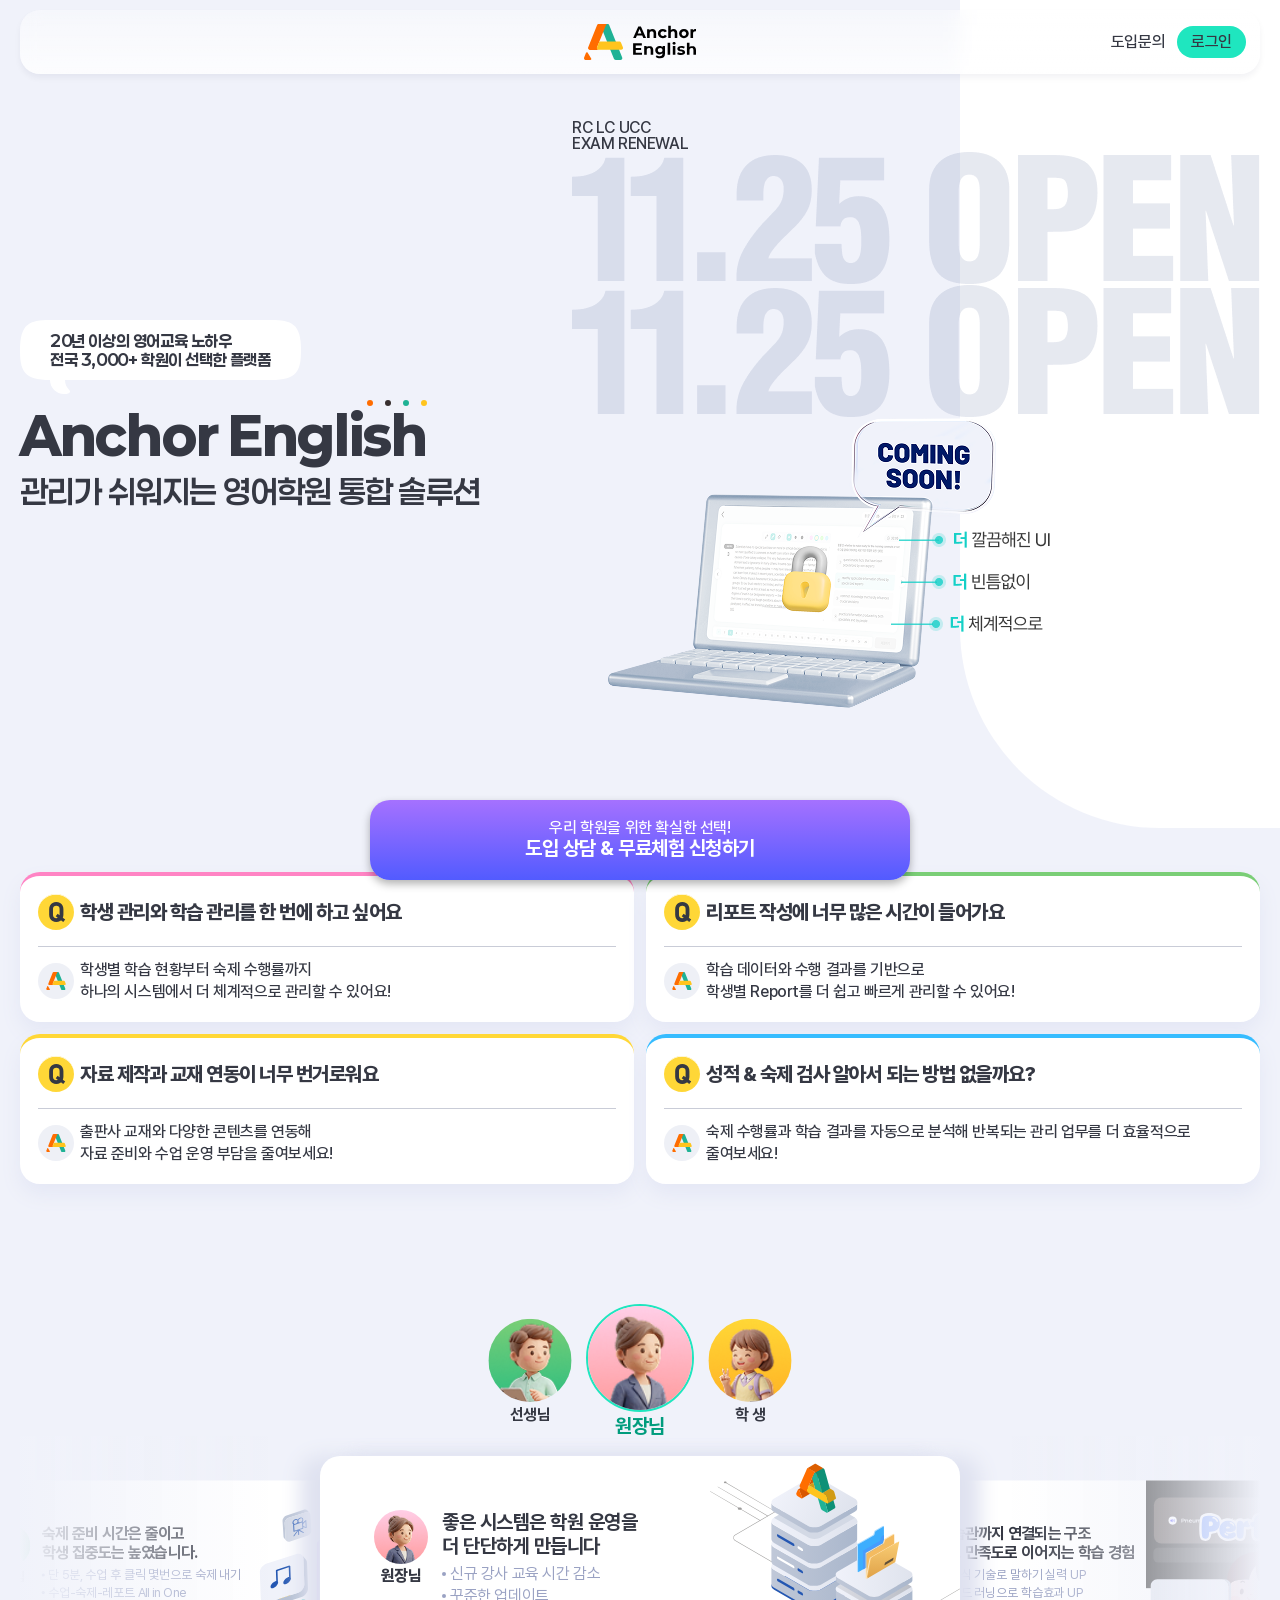
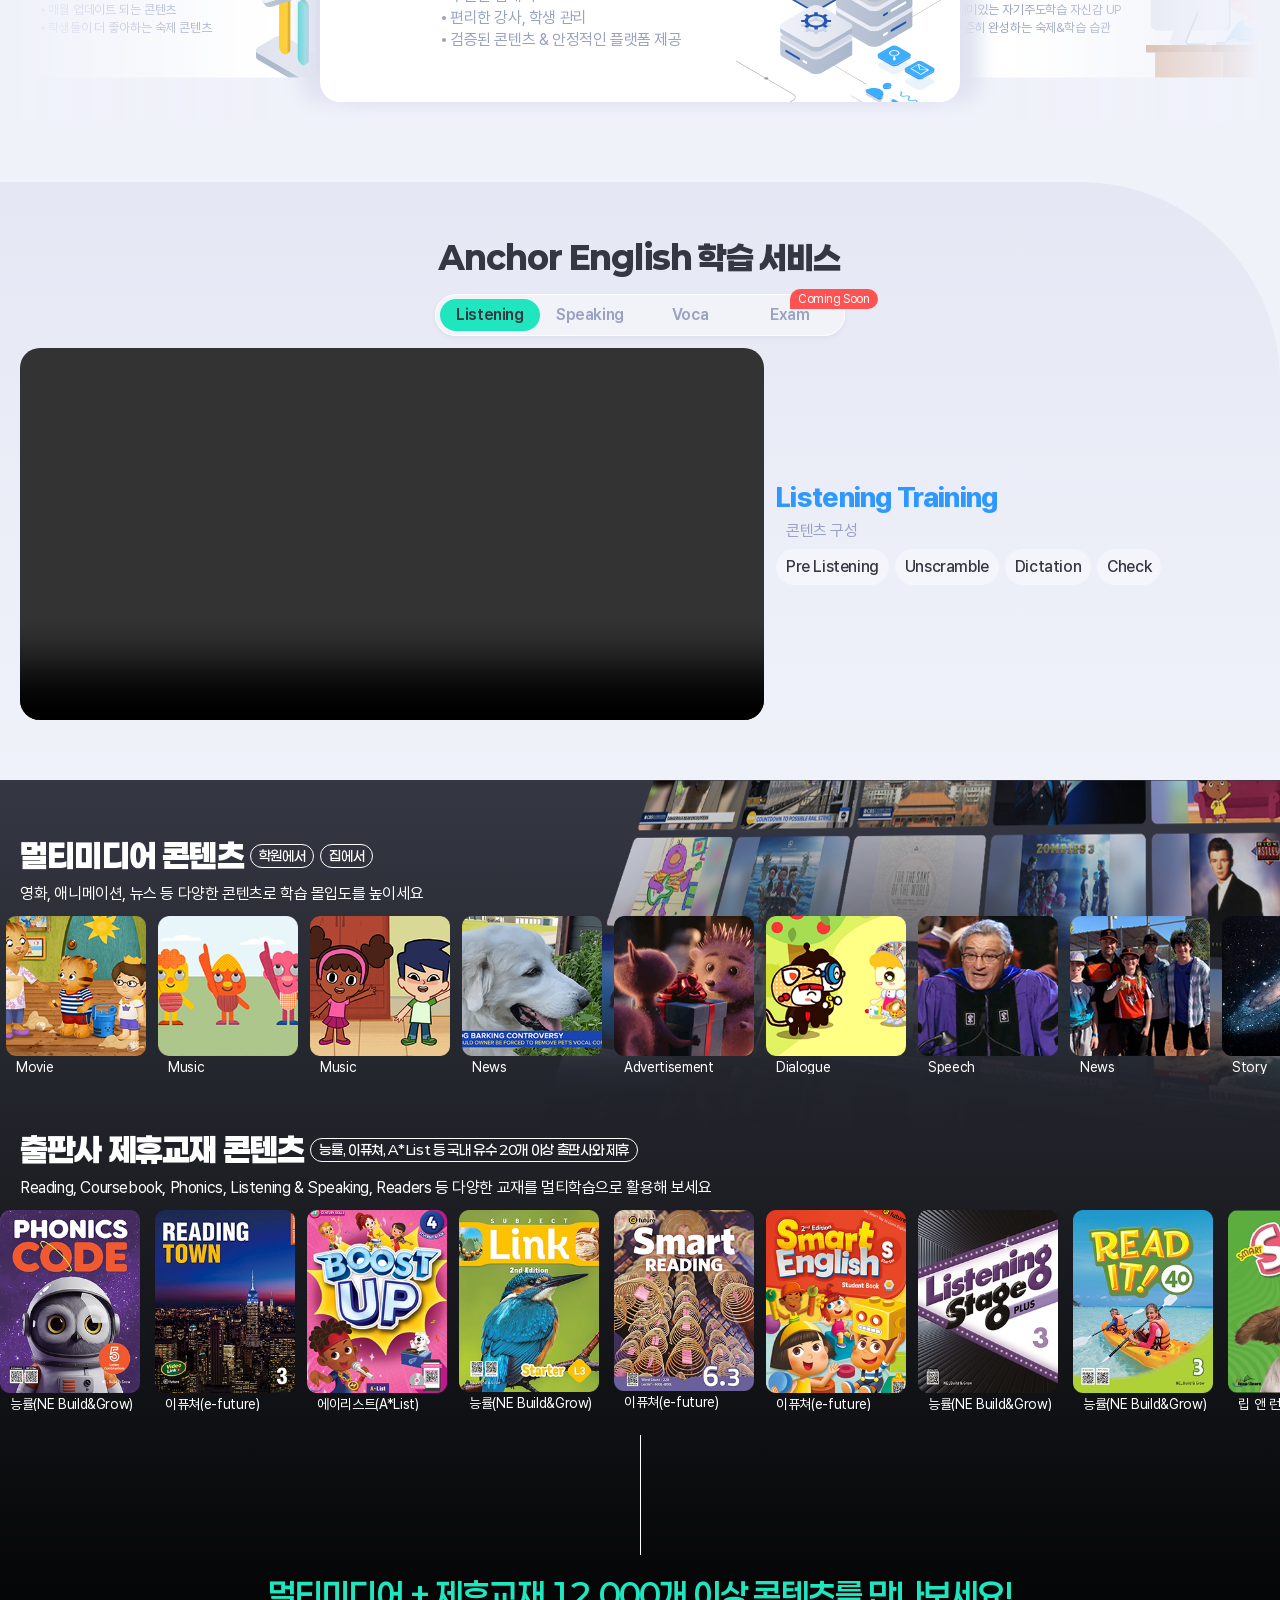
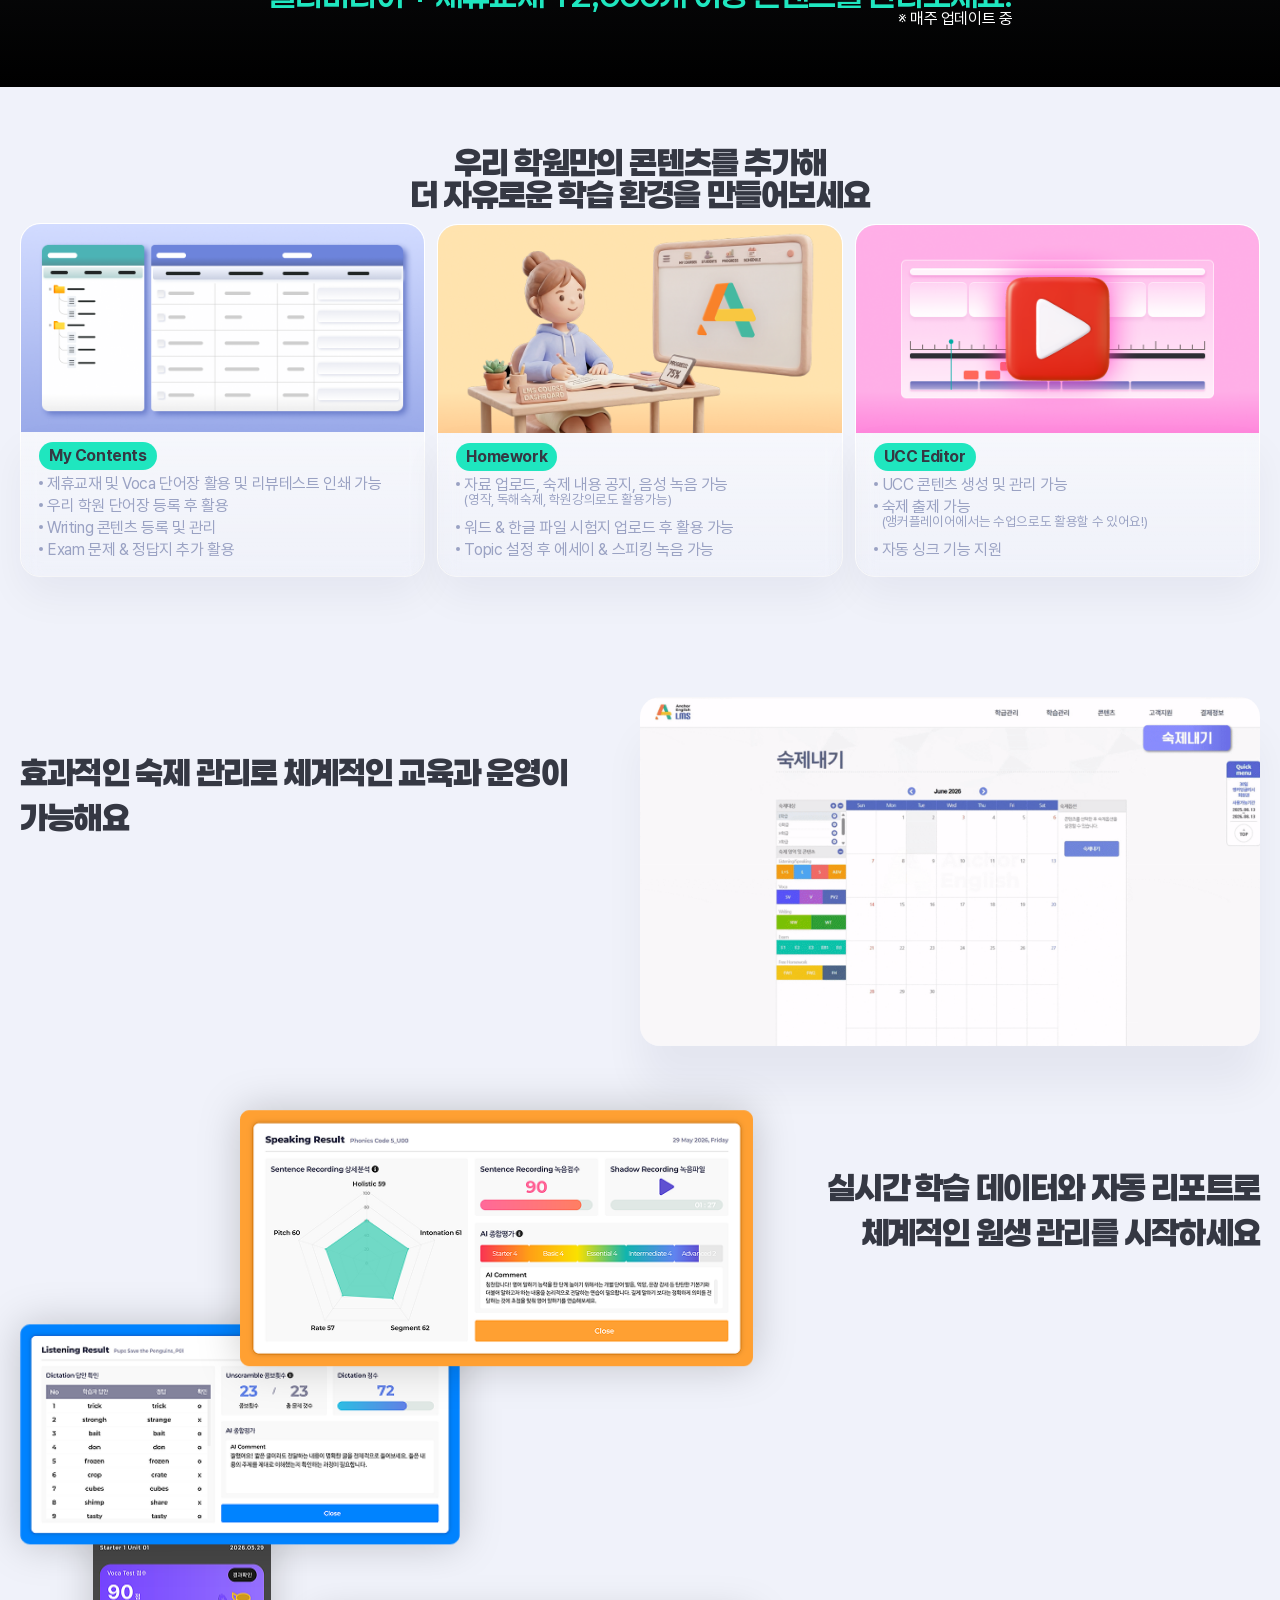
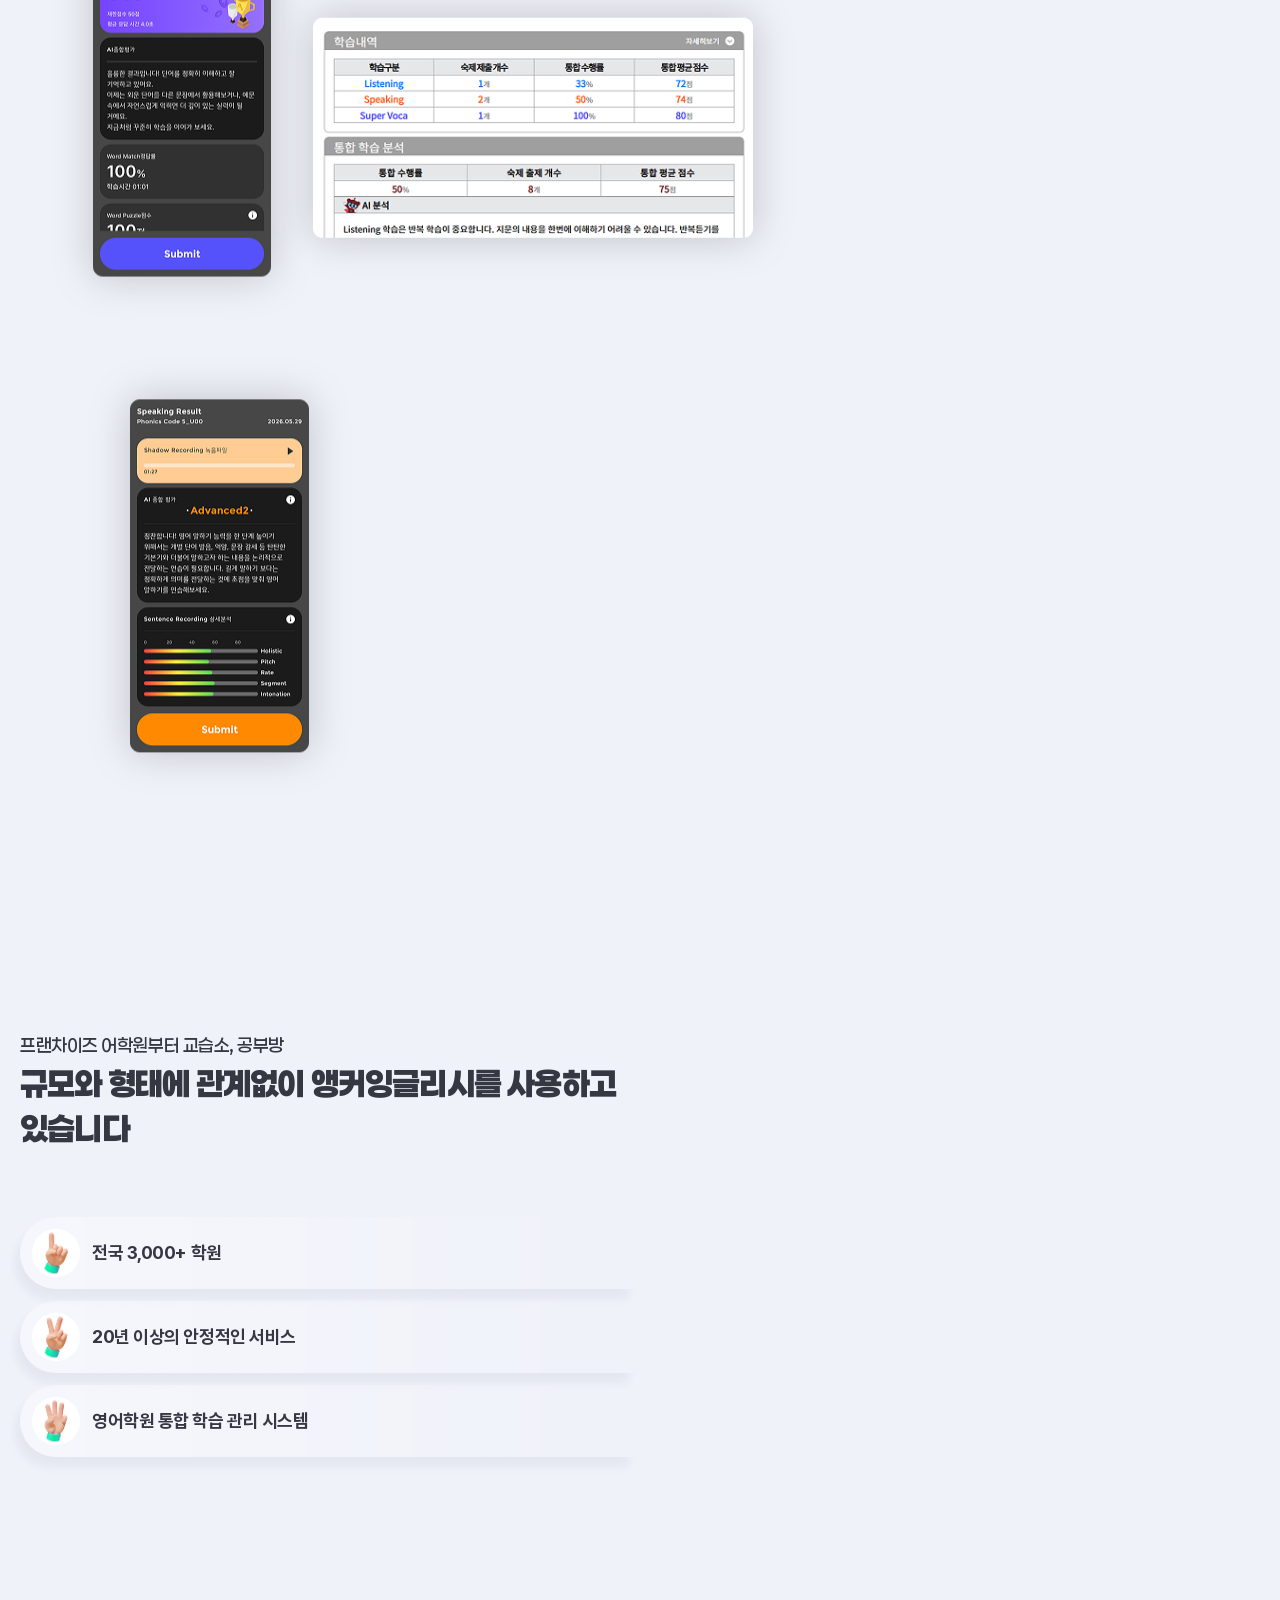
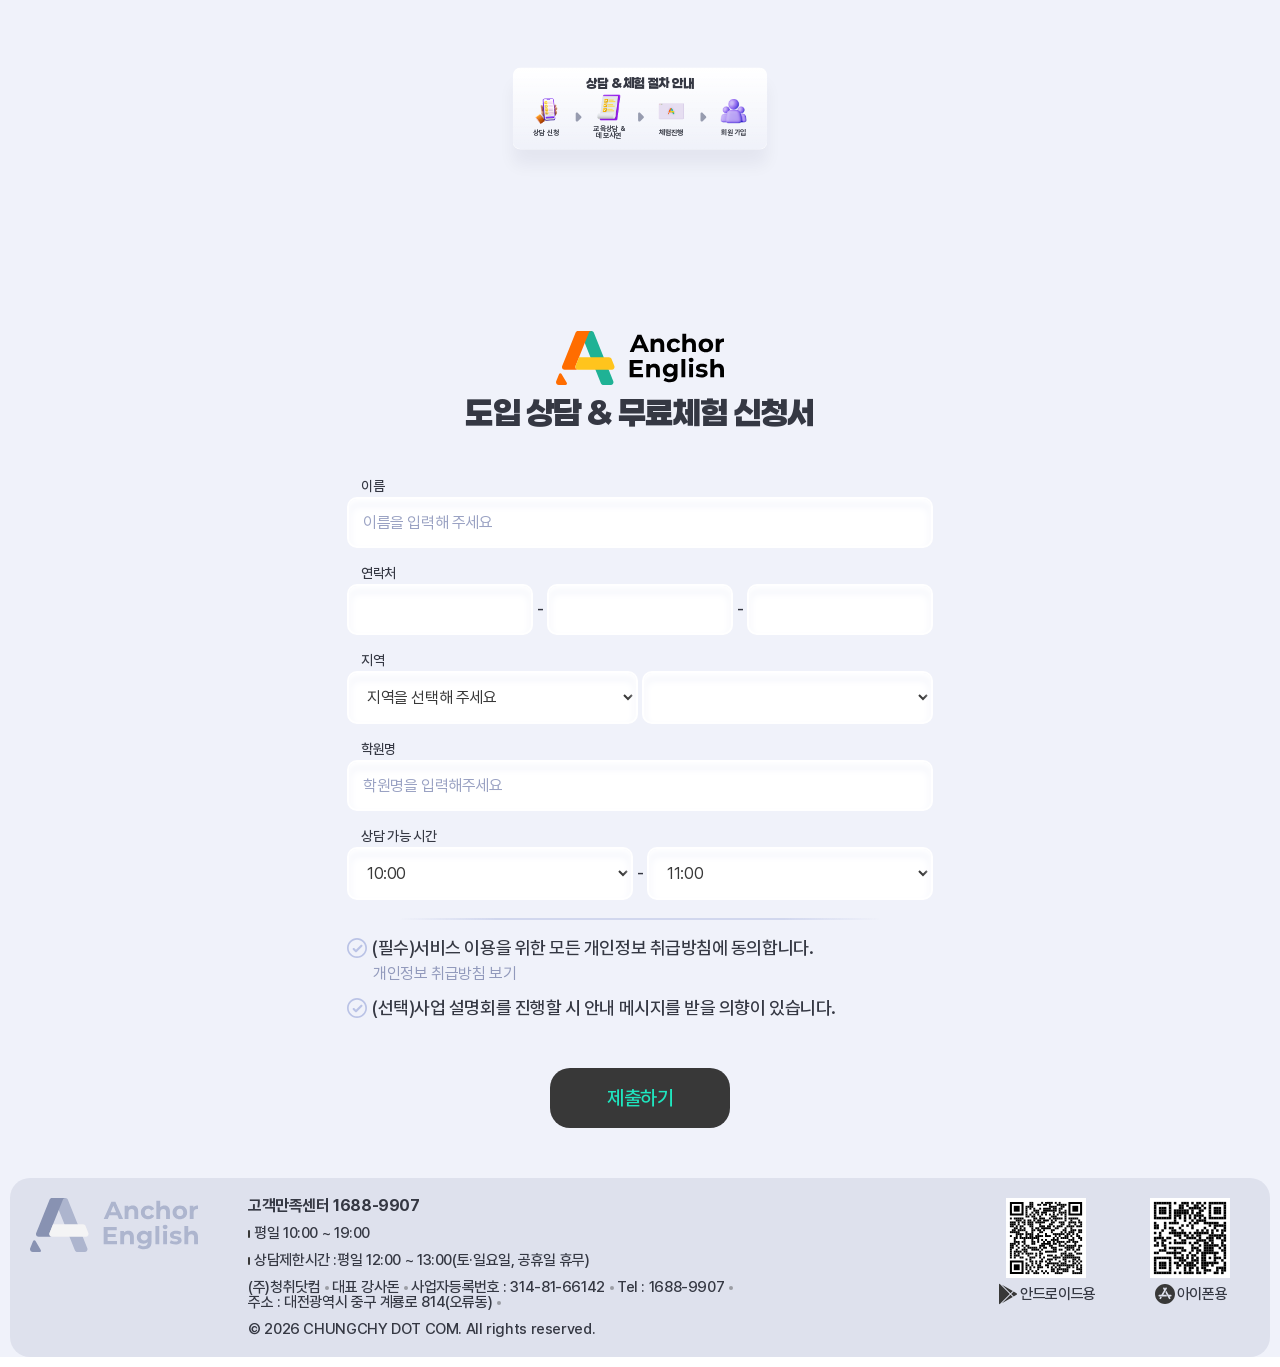
==== commit e02379fd: "261008 EXAM 오픈 전 안내" ====
--- a/index.html
+++ b/index.html
@@ -1,889 +1,886 @@
-<!DOCTYPE html>
-<html lang="ko">
-
-<head>
-    <meta charset="UTF-8">
-    <meta name="viewport" content="width=device-width, initial-scale=1.0">
-    <title>관리가 쉬워지는 영어학원 통합 솔루션! 앵커잉글리시</title>
-    <meta name="description" content="원장님이 선택한 1등 영어 프로그램, 지금 무료로 경험해보세요.">
-    <meta property="og:title" content="관리가 쉬워지는 영어학원 통합 솔루션! 앵커잉글리시">
-    <meta property="og:description" content="원장님이 선택한 1등 영어 프로그램, 지금 무료로 경험해보세요.">
-    <meta property="og:image" content="/public/resource/images/landing/meda-thumb.png">
-    <meta property="og:image:width" content="1200">
-    <meta property="og:image:height" content="630">
-    <meta property="url" content="https://www.elsd.co.kr">
-    <meta property="og:url" content="https://www.elsd.co.kr">
-    <meta name="robots" content="index,follow">
-
-    <link rel="canonical" href="https://www.anchorenglish.co.kr/landing/landing">
-    <link rel="icon" href="/public/resource/images/common/favicon.ico" type="image/x-icon">
-    <link rel="stylesheet" href="/public/resource/css/common/swiper.min.css">
-    <link rel="stylesheet" href="/public/resource/css/common/style.css">
-
-    <script src="/public/resource/js/jquery-3.3.1.min.js"></script>
-    <script src="/public/resource/js/swiper.min.js"></script>
-    <script src="/public/resource/js/style.js"></script>
-</head>
-
-<body>
-    <div class="wrap">
-        <header>
-            <h1>
-                <a href="https://www.elsd.co.kr/member/login">
-                    <img loading="lazy" src="/public/resource/images/logo.svg" alt="앵커잉글리시">
-                </a>
-            </h1>
-            <ul class="flex utill">
-                <li>
-                    <a class="goBt" href="#application">
-                        <span>도입문의</span>
-                    </a>
-                </li>
-                <li>
-                    <a href="https://www.elsd.co.kr/member/login" class="flex">
-                        <span>로그인</span>
-                    </a>
-                </li>
-            </ul>
-        </header>
-        <section class="section section01 act">
-            <div class="con">
-                <div class="flex inner">
-                    <div>
-                        <div class="flex bubble">
-                            <img loading="lazy" src="/public/resource/images/landing/section01-bubbleSide.svg" alt="#">
-                            <span>20년 이상의 영어교육 노하우<br>전국 3,000+ 학원이 선택한 플랫폼</span>
-                            <img loading="lazy" src="/public/resource/images/landing/section01-bubbleSide.svg" alt="#">
-                        </div>
-                        <h2 class="title">
-                            <div>
-                                <div class="flex ball-wrap">
-                                    <span></span>
-                                    <span></span>
-                                    <span></span>
-                                    <span></span>
-                                </div>
-                                <p>Anchor English</p>
-                            </div>
-                            <p>관리가 쉬워지는 영어학원 통합 솔루션</p>
-                        </h2>
-                    </div>
-                    <div class="img-wrap">
-                        <div class="rel">
-                            <img loading="lazy" class="abs" src="/public/resource/images/landing/section01-image01.png"
-                                alt="#">
-                            <img loading="lazy" src="/public/resource/images/landing/section01-image02.png" alt="#">
-                        </div>
-                        <div class="deco">
-                            <span>멀티미디어</span>
-                            <span>학급관리</span>
-                            <span>학습관리</span>
-                            <span class="pill-white">학원 콘텐츠</span>
-                            <span>숙제관리</span>
-                            <span class="pill-white">출판사 제휴교재</span>
-                            <span class="pill-white">성적표</span>
-                            <img loading="lazy" src="/public/resource/images/landing/section01-deco01.png" alt="#">
-                            <img loading="lazy" src="/public/resource/images/landing/section01-deco02.png" alt="#">
-                            <img loading="lazy" src="/public/resource/images/landing/section01-deco03.png" alt="#">
-                            <img loading="lazy" src="/public/resource/images/landing/section01-deco04.png" alt="#">
-                            <img loading="lazy" src="/public/resource/images/landing/section01-deco06.png" alt="#"
-                                class="bg-color">
-                            <img loading="lazy" src="/public/resource/images/landing/section01-deco07.png" alt="#">
-                        </div>
-                    </div>
-                </div>
-            </div>
-        </section>
-        <section class="section section02">
-            <div class="con">
-                <h3 class="title">
-                    <p>수많은 원장님, 선생님의 공통된 고민...</p>
-                </h3>
-                <ul class="flex">
-                    <li style="border-top: 4px solid #FF84C4">
-                        <div class="flex q">
-                            <img loading="lazy" src="/public/resource/images/landing/section02-q.svg" alt="#">
-                            <p>학생 관리와 학습 관리를 한 번에 하고 싶어요</p>
-                        </div>
-                        <div class="flex a">
-                            <img loading="lazy" src="/public/resource/images/landing/section02-a.svg" alt="#">
-                            <p>학생별 학습 현황부터 숙제 수행률까지<br> 하나의 시스템에서 더 체계적으로 관리할 수 있어요!</p>
-                        </div>
-                    </li>
-                    <li style="border-top: 4px solid #7ACE76">
-                        <div class="flex q">
-                            <img loading="lazy" src="/public/resource/images/landing/section02-q.svg" alt="#">
-                            <p>리포트 작성에 너무 많은 시간이 들어가요</p>
-                        </div>
-                        <div class="flex a">
-                            <img loading="lazy" src="/public/resource/images/landing/section02-a.svg" alt="#">
-                            <p>학습 데이터와 수행 결과를 기반으로<br> 학생별 Report를 더 쉽고 빠르게 관리할 수 있어요!</p>
-                        </div>
-                    </li>
-                    <li style="border-top: 4px solid #FFD736">
-                        <div class="flex q">
-                            <img loading="lazy" src="/public/resource/images/landing/section02-q.svg" alt="#">
-                            <p>자료 제작과 교재 연동이 너무 번거로워요</p>
-                        </div>
-                        <div class="flex a">
-                            <img loading="lazy" src="/public/resource/images/landing/section02-a.svg" alt="#">
-                            <p>출판사 교재와 다양한 콘텐츠를 연동해<br> 자료 준비와 수업 운영 부담을 줄여보세요!</p>
-                        </div>
-                    </li>
-                    <li style="border-top: 4px solid #36BCFF">
-                        <div class="flex q">
-                            <img loading="lazy" src="/public/resource/images/landing/section02-q.svg" alt="#">
-                            <p>성적 & 숙제 검사 알아서 되는 방법 없을까요?</p>
-                        </div>
-                        <div class="flex a">
-                            <img loading="lazy" src="/public/resource/images/landing/section02-a.svg" alt="#">
-                            <p>숙제 수행률과 학습 결과를 자동으로 분석해 반복되는 관리 업무를 더 효율적으로 줄여보세요!</p>
-                        </div>
-                    </li>
-                </ul>
-            </div>
-        </section>
-        <section class="section section03">
-            <div class="con">
-                <div class="flex pagination">
-                    <div class="swiper-button-next"></div>
-                    <ul>
-                        <li>
-                            <button type="button" class="btn btn-slide">
-                                <img loading="lazy" src="/public/resource/images/landing/section03-chara03.png"
-                                    alt="#">
-                                <p>선생님</p>
-                            </button>
-                        </li>
-                        <li>
-                            <button type="button" class="btn btn-slide act">
-                                <img loading="lazy" src="/public/resource/images/landing/section03-chara01.png"
-                                    alt="#">
-                                <p>원장님</p>
-                            </button>
-                        </li>
-                        <li>
-                            <button type="button" class="btn btn-slide">
-                                <img loading="lazy" src="/public/resource/images/landing/section03-chara02.png"
-                                    alt="#">
-                                <p>학 생</p>
-                            </button>
-                        </li>
-                    </ul>
-                    <div class="swiper-button-prev"></div>
-                </div>
-                <div class="swiper mySwiper">
-                    <div class="swiper-wrapper">
-                        <div class="swiper-slide">
-                            <div class="flex">
-                                <div class="thumb">
-                                    <img loading="lazy" src="/public/resource/images/landing/section03-chara03.png"
-                                        alt="#">
-                                    <p>선생님</p>
-                                </div>
-                                <div class="text">
-                                    <p class="title">숙제 준비 시간은 줄이고 <br>학생 집중도는 높였습니다.</p>
-                                    <ul>
-                                        <li>단 5분, 수업 후 클릭 몇번으로 숙제 내기</li>
-                                        <li>수업-숙제-레포트 All in One</li>
-                                        <li>매월 업데이트 되는 콘텐츠</li>
-                                        <li>학생들이 더 좋아하는 숙제 콘텐츠</li>
-                                    </ul>
-                                </div>
-                                <div class="abs">
-                                    <img loading="lazy" src="/public/resource/images/landing/section03-sliderImg03.svg"
-                                        alt="#">
-                                </div>
-                            </div>
-                        </div>
-                        <div class="swiper-slide">
-                            <div class="flex">
-                                <div class="thumb">
-                                    <img loading="lazy" src="/public/resource/images/landing/section03-chara01.png"
-                                        alt="#">
-                                    <p>원장님</p>
-                                </div>
-                                <div class="text">
-                                    <p class="title">좋은 시스템은 학원 운영을 <br>더 단단하게 만듭니다</p>
-                                    <ul>
-                                        <li>신규 강사 교육 시간 감소</li>
-                                        <li>꾸준한 업데이트</li>
-                                        <li>편리한 강사, 학생 관리</li>
-                                        <li>검증된 콘텐츠 &amp; 안정적인 플랫폼 제공</li>
-                                    </ul>
-                                </div>
-                                <div class="abs">
-                                    <img loading="lazy" src="/public/resource/images/landing/section03-sliderImg01.svg"
-                                        alt="#">
-                                </div>
-                            </div>
-                        </div>
-                        <div class="swiper-slide">
-                            <div class="flex">
-                                <div class="thumb">
-                                    <img loading="lazy" src="/public/resource/images/landing/section03-chara02.png"
-                                        alt="#">
-                                    <p>학 생</p>
-                                </div>
-                                <div class="text">
-                                    <p class="title">학습 습관까지 연결되는 구조 <br>학부모 만족도로 이어지는 학습 경험</p>
-                                    <ul>
-                                        <li>음성인식 기술로 말하기 실력 UP</li>
-                                        <li>블렌디드 러닝으로 학습효과 UP</li>
-                                        <li>쉽고, 재미있는 자기주도학습 자신감 UP</li>
-                                        <li>매일 꾸준히 완성하는 숙제&학습 습관</li>
-                                    </ul>
-                                </div>
-                                <div class="abs">
-                                    <img loading="lazy" src="/public/resource/images/landing/section03-sliderImg02.svg"
-                                        alt="#">
-                                </div>
-                            </div>
-                        </div>
-                    </div>
-                    <div class="swiper-button-next"></div>
-                    <div class="swiper-button-prev"></div>
-                    <div class="swiper-pagination"></div>
-                </div>
-            </div>
-        </section>
-        <section class="section section04">
-            <div class="con">
-                <h3 class="title">
-                    <p>Anchor English 학습 서비스</p>
-                </h3>
-                <ul class="flex tab">
-                    <li>
-                        <button class="btn act">
-                            <span>Listening</span>
-                        </button>
-                    </li>
-                    <li>
-                        <button class="btn">
-                            <span>Speaking</span>
-                        </button>
-                    </li>
-                    <li>
-                        <button class="btn">
-                            <span>Voca</span>
-                        </button>
-                    </li>
-                    <li class="yet">
-                        <button class="btn">
-                            <span>Exam</span>
-                        </button>
-                    </li>
-                </ul>
-                <div class="tab-contents">
-                    <div class="flex tab-item act">
-                        <video controls src="/public/resource/images/landing/secetion04-listening.mp4"></video>
-                        <div class="text">
-                            <p style="color: #2F98FF">Listening Training</p>
-                            <dl>
-                                <dt>콘텐츠 구성</dt>
-                                <dd>
-                                    <ul class="flex">
-                                        <li>Pre Listening</li>
-                                        <li>Unscramble</li>
-                                        <li>Dictation</li>
-                                        <li>Check</li>
-                                    </ul>
-                                </dd>
-                            </dl>
-                        </div>
-                    </div>
-                    <div class="flex tab-item">
-                        <video controls src="/public/resource/images/landing/secetion04-speaking.mp4"></video>
-                        <div class="text">
-                            <p style="color: #FF782F">Speaking Training</p>
-                            <dl>
-                                <dt>콘텐츠 구성</dt>
-                                <dd>
-                                    <ul class="flex">
-                                        <li>Pre Listening</li>
-                                        <li>Sentence Recording</li>
-                                        <li>Shadow Recording</li>
-                                    </ul>
-                                </dd>
-                            </dl>
-                        </div>
-                    </div>
-                    <div class="flex tab-item">
-                        <video controls src="/public/resource/images/landing/secetion04-voca.mp4"></video>
-                        <div>
-                            <div class="text">
-                                <p style="color: #A15DFF">Super Voca</p>
-                                <dl>
-                                    <dt>콘텐츠 구성</dt>
-                                    <dd>
-                                        <ul class="flex">
-                                            <li>Review Test</li>
-                                            <li>Preview</li>
-                                            <li>Memory Flip</li>
-                                            <li>Word Match</li>
-                                            <li>Word Puzzle</li>
-                                            <li>Speaking Voca</li>
-                                            <li>Voca Test</li>
-                                            <li>Definition Test</li>
-                                        </ul>
-                                    </dd>
-                                </dl>
-                            </div>
-                            <div class="text">
-                                <p style="color: #A15DFF">VOCA</p>
-                                <dl>
-                                    <dt>콘텐츠 구성</dt>
-                                    <dd>
-                                        <ul class="flex">
-                                            <li>Word Presentation</li>
-                                            <li>Word Check</li>
-                                            <li>Word Typing</li>
-                                            <li>Word Test</li>
-                                            <li>Word Retyping</li>
-                                        </ul>
-                                    </dd>
-                                </dl>
-                            </div>
-                        </div>
-                    </div>
-                </div>
-            </div>
-        </section>
-        <section class="section section05">
-            <div>
-                <div class="con">
-                    <h3 class="title flex">
-                        <p>멀티미디어 콘텐츠</p>
-                        <div class="flex caption">
-                            <span>학원에서</span>
-                            <span>집에서</span>
-                        </div>
-                    </h3>
-                    <p class="alert">영화, 애니메이션, 뉴스 등 다양한 콘텐츠로 학습 몰입도를 높이세요</p>
-                </div>
-                <div class="rolling-wrap">
-                    <div class="inner">
-                        <div class="item">
-                            <img loading="lazy" src="/public/resource/images/landing/section05-slide-01-01.png"
-                                alt="#">
-                            <p>Movie</p>
-                        </div>
-                        <div class="item">
-                            <img loading="lazy" src="/public/resource/images/landing/section05-slide-01-02.png"
-                                alt="#">
-                            <p>Music</p>
-                        </div>
-                        <div class="item">
-                            <img loading="lazy" src="/public/resource/images/landing/section05-slide-01-03.png"
-                                alt="#">
-                            <p>Music</p>
-                        </div>
-                        <div class="item">
-                            <img loading="lazy" src="/public/resource/images/landing/section05-slide-01-04.png"
-                                alt="#">
-                            <p>News</p>
-                        </div>
-                        <div class="item">
-                            <img loading="lazy" src="/public/resource/images/landing/section05-slide-01-05.png"
-                                alt="#">
-                            <p>Advertisement</p>
-                        </div>
-                        <div class="item">
-                            <img loading="lazy" src="/public/resource/images/landing/section05-slide-01-06.png"
-                                alt="#">
-                            <p>Dialogue</p>
-                        </div>
-                        <div class="item">
-                            <img loading="lazy" src="/public/resource/images/landing/section05-slide-01-07.png"
-                                alt="#">
-                            <p>Speech</p>
-                        </div>
-                        <div class="item">
-                            <img loading="lazy" src="/public/resource/images/landing/section05-slide-01-08.png"
-                                alt="#">
-                            <p>News</p>
-                        </div>
-                        <div class="item">
-                            <img loading="lazy" src="/public/resource/images/landing/section05-slide-01-09.png"
-                                alt="#">
-                            <p>Story</p>
-                        </div>
-                        <div class="item">
-                            <img loading="lazy" src="/public/resource/images/landing/section05-slide-01-10.png"
-                                alt="#">
-                            <p>Animation</p>
-                        </div>
-                    </div>
-                </div>
-            </div>
-            <div>
-                <div class="con">
-                    <h3 class="title flex">
-                        <p>출판사 제휴교재 콘텐츠</p>
-                        <div class="flex caption">
-                            <span>능률, 이퓨쳐, A*List 등 국내 유수 20개 이상 출판사와 제휴</span>
-                        </div>
-                    </h3>
-                    <p class="alert">Reading, Coursebook, Phonics, Listening & Speaking, Readers 등 다양한 교재를 멀티학습으로 활용해
-                        보세요
-                    </p>
-                </div>
-                <div class="rolling-wrap">
-                    <div class="inner">
-                        <div class="item">
-                            <img loading="lazy" src="/public/resource/images/landing/section05-slide-02-01.png"
-                                alt="#">
-                            <p>능률(NE Build&Grow)</p>
-                        </div>
-                        <div class="item">
-                            <img loading="lazy" src="/public/resource/images/landing/section05-slide-02-02.png"
-                                alt="#">
-                            <p>이퓨쳐(e-future)</p>
-                        </div>
-                        <div class="item">
-                            <img loading="lazy" src="/public/resource/images/landing/section05-slide-02-03.png"
-                                alt="#">
-                            <p>에이리스트(A*List)</p>
-                        </div>
-                        <div class="item">
-                            <img loading="lazy" src="/public/resource/images/landing/section05-slide-02-04.png"
-                                alt="#">
-                            <p>능률(NE Build&Grow)</p>
-                        </div>
-                        <div class="item">
-                            <img loading="lazy" src="/public/resource/images/landing/section05-slide-02-05.png"
-                                alt="#">
-                            <p>이퓨쳐(e-future)</p>
-                        </div>
-                        <div class="item">
-                            <img loading="lazy" src="/public/resource/images/landing/section05-slide-02-06.png"
-                                alt="#">
-                            <p>이퓨쳐(e-future)</p>
-                        </div>
-                        <div class="item">
-                            <img loading="lazy" src="/public/resource/images/landing/section05-slide-02-07.png"
-                                alt="#">
-                            <p>능률(NE Build&Grow)</p>
-                        </div>
-                        <div class="item">
-                            <img loading="lazy" src="/public/resource/images/landing/section05-slide-02-08.png"
-                                alt="#">
-                            <p>능률(NE Build&Grow)</p>
-                        </div>
-                        <div class="item">
-                            <img loading="lazy" src="/public/resource/images/landing/section05-slide-02-09.png"
-                                alt="#">
-                            <p>립 앤 런</p>
-                        </div>
-                        <div class="item">
-                            <img loading="lazy" src="/public/resource/images/landing/section05-slide-02-10.png"
-                                alt="#">
-                            <p>러닝터틀</p>
-                        </div>
-                        <div class="item">
-                            <img loading="lazy" src="/public/resource/images/landing/section05-slide-02-11.png"
-                                alt="#">
-                            <p>맥밀란</p>
-                        </div>
-                    </div>
-                </div>
-            </div>
-            <div class="con">
-                <p>멀티미디어 + 제휴교재 12,000개 이상 콘텐츠를 만나보세요!
-                    <span>※ 매주 업데이트 중</span>
-                </p>
-            </div>
-        </section>
-        <section class="section section06">
-            <div class="con">
-                <h3 class="title">
-                    <p>우리 학원만의 콘텐츠를 추가해<br>더 자유로운 학습 환경을 만들어보세요</p>
-                </h3>
-                <ul class="flex">
-                    <li>
-                        <div class="thumb">
-                            <img loading="lazy" src="/public/resource/images/landing/section06-list01.png" alt="#">
-                        </div>
-                        <div class="text">
-                            <span class="tag">My Contents</span>
-                            <ul>
-                                <li>제휴교재 및 Voca 단어장 활용 및 리뷰테스트 인쇄 가능</li>
-                                <li>우리 학원 단어장 등록 후 활용</li>
-                                <li>Writing 콘텐츠 등록 및 관리</li>
-                                <li>Exam 문제 & 정답지 추가 활용</li>
-                            </ul>
-                        </div>
-                    </li>
-                    <li>
-                        <div class="thumb">
-                            <img loading="lazy" src="/public/resource/images/landing/section06-list02.png" alt="#">
-                        </div>
-                        <div class="text">
-                            <span class="tag">Homework</span>
-                            <ul>
-                                <li>자료 업로드, 숙제 내용 공지, 음성 녹음 가능<br><sup>(영작, 독해숙제, 학원강의로도 활용가능)</sup></li>
-                                <li>워드 & 한글 파일 시험지 업로드 후 활용 가능</li>
-                                <li>Topic 설정 후 에세이 & 스피킹 녹음 가능</li>
-                            </ul>
-                        </div>
-                    </li>
-                    <li>
-                        <div class="thumb">
-                            <img loading="lazy" src="/public/resource/images/landing/section06-list03.png" alt="#">
-                        </div>
-                        <div class="text">
-                            <span class="tag">UCC Editor</span>
-                            <ul>
-                                <li>UCC 콘텐츠 생성 및 관리 가능</li>
-                                <li>숙제 출제 가능<br><sup>(앵커플레이어에서는 수업으로도 활용할 수 있어요!)</sup></li>
-                                <li>자동 싱크 기능 지원</li>
-                            </ul>
-                        </div>
-                    </li>
-                </ul>
-            </div>
-        </section>
-        <section class="section section07">
-            <div class="con">
-                <div class="flex">
-                    <h3 class="title">
-                        <p>효과적인 숙제 관리로 체계적인 교육과 운영이 가능해요</p>
-                    </h3>
-                    <img loading="lazy" src="/public/resource/images/landing/section07.gif" alt="#">
-                </div>
-            </div>
-        </section>
-        <section class="section section08">
-            <div class="con">
-                <div class="flex">
-                    <h3 class="title">
-                        <p>실시간 학습 데이터와 자동 리포트로 체계적인 원생 관리를 시작하세요</p>
-                    </h3>
-                    <div class="img-wrap">
-                        <img loading="lazy" data-speed="1.1" src="/public/resource/images/landing/section08-img01.png"
-                            alt="앵커잉글리시 스피킹학습">
-                        <img loading="lazy" data-speed="1.2" src="/public/resource/images/landing/section08-img02.png"
-                            alt="앵커잉글리시 리스닝학습">
-                        <img loading="lazy" data-speed="1.4" src="/public/resource/images/landing/section08-img03.png"
-                            alt="앵커잉글리시 리스닝학습">
-                        <img loading="lazy" data-speed="1.2" src="/public/resource/images/landing/section08-img04.png"
-                            alt="앵커잉글리시 리스닝학습">
-                        <img loading="lazy" data-speed="1.3" src="/public/resource/images/landing/section08-img05.png"
-                            alt="앵커잉글리시 리스닝학습">
-                    </div>
-                </div>
-            </div>
-        </section>
-        <section class="section section09">
-            <div class="con">
-                <div class="grid">
-                    <h3 class="title">
-                        <span class="caption">프랜차이즈 어학원부터 교습소, 공부방</span>
-                        <p>규모와 형태에 관계없이 앵커잉글리시를 사용하고 있습니다</p>
-                    </h3>
-                    <ul class="step-list">
-                        <li>
-                            <div class="thumb">
-                                <img loading="lazy" src="/public/resource/images/landing/section09-step01.png"
-                                    alt="스텝1">
-                            </div>
-                            <p>전국 3,000+ 학원</p>
-                        </li>
-                        <li>
-                            <div class="thumb">
-                                <img loading="lazy" src="/public/resource/images/landing/section09-step02.png"
-                                    alt="스텝2">
-                            </div>
-                            <p>20년 이상의 안정적인 서비스</p>
-                        </li>
-                        <li>
-                            <div class="thumb">
-                                <img loading="lazy" src="/public/resource/images/landing/section09-step03.png"
-                                    alt="스텝3">
-                            </div>
-                            <p>영어학원 통합 학습 관리 시스템</p>
-                        </li>
-                    </ul>
-                    <div class="img-wrap">
-                        <img loading="lazy" src="/public/resource/images/landing/section09-piece01.png" alt="#">
-                        <img loading="lazy" src="/public/resource/images/landing/section09-piece02.png" alt="#">
-                        <img loading="lazy" src="/public/resource/images/landing/section09-piece03.png" alt="#">
-                        <img loading="lazy" src="/public/resource/images/landing/section09-piece04.png" alt="#">
-                        <img loading="lazy" src="/public/resource/images/landing/section09-piece05.png" alt="#">
-                        <img loading="lazy" src="/public/resource/images/landing/section09-piece06.png" alt="#">
-                        <img loading="lazy" src="/public/resource/images/landing/section09-piece07.png" alt="#">
-                        <img loading="lazy" src="/public/resource/images/landing/section09-piece08.png" alt="#">
-                        <img loading="lazy" src="/public/resource/images/landing/section09-piece09.png" alt="#">
-                        <img loading="lazy" src="/public/resource/images/landing/section09-pin.png" alt="#">
-                    </div>
-                </div>
-            </div>
-        </section>
-        <section class="section section10">
-            <div class="con">
-                <h3 class="title">
-                    <p>상담 & 체험 절차 안내</p>
-                </h3>
-                <ul class="flex">
-                    <li>
-                        <img loading="lazy" src="/public/resource/images/landing/section10-step01.png" alt="step1">
-                        <p>상담 신청</p>
-                    </li>
-                    <li>
-                        <img loading="lazy" src="/public/resource/images/landing/icn-arrow.svg" alt="#">
-                    </li>
-                    <li>
-                        <img loading="lazy" src="/public/resource/images/landing/section10-step02.png" alt="step2">
-                        <p>교육상담 & 데모시연</p>
-                    </li>
-                    <li>
-                        <img loading="lazy" src="/public/resource/images/landing/icn-arrow.svg" alt="#">
-                    </li>
-                    <li>
-                        <img loading="lazy" src="/public/resource/images/landing/section10-step03.png" alt="step3">
-                        <p>체험진행</p>
-                    </li>
-                    <li>
-                        <img loading="lazy" src="/public/resource/images/landing/icn-arrow.svg" alt="#">
-                    </li>
-                    <li>
-                        <img loading="lazy" src="/public/resource/images/landing/section10-step04.png" alt="step4">
-                        <p>회원가입</p>
-                    </li>
-                </ul>
-            </div>
-        </section>
-        <section id="application" class="section section11">
-            <div class="con">
-                <img loading="lazy" src="/public/resource/images/logo.svg" alt="앵커잉글리시">
-                <h3 class="title">
-                    <p>도입 상담 & 무료체험 신청서</p>
-                </h3>
-                <form action="">
-                    <label for="name" class="name">
-                        <p class="info">이름</p>
-                        <input type="text" id="name" name="name" placeholder="이름을 입력해 주세요" spellcheck="false"
-                            maxlength="20">
-                    </label>
-                    <label for="tel" class="tel">
-                        <p class="info">연락처</p>
-                        <div class="flex">
-                            <input type="text" name="tel" id="tel1" spellcheck="false" maxlength="3"><span
-                                class="hyphen">-</span>
-                            <input type="text" name="tel" id="tel2" spellcheck="false" maxlength="4"><span
-                                class="hyphen">-</span>
-                            <input type="text" name="tel" id="tel3" spellcheck="false" maxlength="4">
-                        </div>
-                    </label>
-                    <label for="text" class="text">
-                        <p class="info">지역</p>
-                        <div class="flex">
-                            <select name="" class="area do">
-                                <option value="none" selected="" disabled="" hidden="">지역을 선택해 주세요</option>
-                                <option value="seoul">서울특별시</option>
-                                <option value="gwangju">광주광역시</option>
-                                <option value="daejeon">대전광역시</option>
-                                <option value="daegu">대구광역시</option>
-                                <option value="busan">부산광역시</option>
-                                <option value="sejong">세종특별자치시</option>
-                                <option value="jeju">제주특별자치도</option>
-                                <option value="ulsan">울산광역시</option>
-                                <option value="incheon">인천광역시</option>
-                                <option value="gangwon">강원도</option>
-                                <option value="gyeonggi">경기도</option>
-                                <option value="gyeongnam">경상남도</option>
-                                <option value="gyeongbuk">경상북도</option>
-                                <option value="jeonnam">전라남도</option>
-                                <option value="jeonbuk">전라북도</option>
-                                <option value="chungnam">충청남도</option>
-                                <option value="chungbuk">충청북도</option>
-                            </select>
-                            <select name="" class="area city act">
-                            </select>
-                        </div>
-                    </label>
-                    <label for="text" class="text">
-                        <p class="info">학원명</p>
-                        <input type="text" name="schoolName" placeholder="학원명을 입력해주세요" spellcheck="false"
-                            maxlength="50">
-                    </label>
-                    <label for="text" class="text">
-                        <p class="info">상담 가능 시간</p>
-                        <div class="flex">
-                            <select name="consultTimeS" class="time">
-                                <option value="10:00">10:00</option>
-                                <option value="11:00">11:00</option>
-                                <option value="13:00">13:00</option>
-                                <option value="14:00">14:00</option>
-                                <option value="15:00">15:00</option>
-                                <option value="16:00">16:00</option>
-                                <option value="17:00">17:00</option>
-                            </select>
-                            <span>-</span>
-                            <select name="consultTimeE" class="time">
-                                <option value="11:00">11:00</option>
-                                <option value="12:00">12:00</option>
-                                <option value="14:00">14:00</option>
-                                <option value="15:00">15:00</option>
-                                <option value="16:00">16:00</option>
-                                <option value="17:00">17:00</option>
-                                <option value="18:00">18:00</option>
-                            </select>
-
-                        </div>
-                    </label>
-                    <div class="checkBox-wrap">
-                        <label for="privacyAgree" class="check_box">
-                            <input type="checkbox" name="checkbox" id="privacyAgree">
-                            <div class="checkbox-img-wrap">
-                                <img loading="lazy" src="/public/resource/images/landing/icn-check.svg" alt="체크하기">
-                                <img loading="lazy" src="/public/resource/images/landing/icn-check+act.svg"
-                                    alt="체크 해제하기">
-                            </div>
-                            <p class="info">(필수)서비스 이용을 위한 모든 개인정보 취급방침에 동의합니다.</p>
-                        </label>
-                        <button type="button" class="show_popUp">개인정보 취급방침 보기</button>
-                        <label for="marketingMsg" class="check_box">
-                            <input type="checkbox" name="checkbox" id="marketingMsg">
-                            <div class="checkbox-img-wrap">
-                                <img loading="lazy" src="/public/resource/images/landing/icn-check.svg" alt="체크하기">
-                                <img loading="lazy" src="/public/resource/images/landing/icn-check+act.svg"
-                                    alt="체크 해제하기">
-                            </div>
-                            <p class="info">(선택)사업 설명회를 진행할 시 안내 메시지를 받을 의향이 있습니다.</p>
-                        </label>
-
-                    </div>
-                    <a href="./complete.html" class="save_application_wrap section_tit" id="submit">제출하기</a>
-                </form>
-            </div>
-        </section>
-        <footer>
-            <div class="con">
-                <div class="flex foo-info">
-                    <div class="thumb">
-                        <img loading="lazy" src="/public/resource/images/landing/logo-gray.svg" alt="앵커잉글리시">
-                    </div>
-                    <div class="text">
-                        <h4><b>고객만족센터 1688-9907</b></h4>
-                        <p>평일 10:00 ~ 19:00</p>
-                        <p>상담제한시간 :평일 12:00 ~ 13:00(토·일요일, 공휴일 휴무)</p>
-                        <ul class="flex">
-                            <li>(주)청취닷컴</li>
-                            <li>대표 강사돈</li>
-                            <li>사업자등록번호 : 314-81-66142</li>
-                            <li>Tel : 1688-9907</li>
-                            <li>주소 : 대전광역시 중구 계룡로 814(오류동)</li>
-                        </ul>
-                        <p class="copy">© 2026 CHUNGCHY DOT COM. All rights reserved.</p>
-                    </div>
-                    <ul class="flex qr-wrap">
-                        <li>
-                            <a href="https://play.google.com/store/apps/details?id=com.chungchy.anchorenglish">
-                                <img loading="lazy" src="/public/resource/images/landing/qr-playStore.svg"
-                                    alt="플레이스토어 qr코드">
-                                <div class="flex">
-                                    <img loading="lazy" src="/public/resource/images/landing/icn-playStore.svg"
-                                        alt="#">
-                                    <p>안드로이드용</p>
-                                </div>
-                            </a>
-                        </li>
-                        <li>
-                            <a
-                                href="https://apps.apple.com/kr/app/%EC%95%B5%EC%BB%A4%EC%9E%89%EA%B8%80%EB%A6%AC%EC%8B%9C/id1540226317">
-                                <img loading="lazy" src="/public/resource/images/landing/qr-appStore.svg"
-                                    alt="앱스토어 qr코드">
-                                <div class="flex">
-                                    <img loading="lazy" src="/public/resource/images/landing/icn-appStore.svg" alt="#">
-                                    <p>아이폰용</p>
-                                </div>
-                            </a>
-                        </li>
-                    </ul>
-                </div>
-            </div>
-        </footer>
-        <div class="dimmed">
-            <div class="popup terms">
-                <button class="btn">
-                    <img loading="lazy" src="/public/resource/images/landing/icn-close.svg" alt="팝업 닫기">
-                </button>
-                <h3 class="title">
-                    <p>개인정보 수집/이용동의</p>
-                </h3>
-                <div class="text">
-                    <p>
-                        <(주)청취닷컴>('https://www.elsd.co.kr'이하 '앵커잉글리시')는 개인정보보호법에 따라 이용자의 개인정보 보호 및 권익을 보호하고 개인정보와 관련한
-                            이용자의 고충을 원활하게 처리할 수 있도록 다음과 같은 처리방침을 두고 있습니다.
-                            <(주)청취닷컴>('앵커잉글리시')는 회사는 개인정보처리방침을 개정하는 경우 웹사이트 공지사항(또는 개별공지)을 통하여 공지할 것입니다.
-
-                                1. 개인정보의 처리 목적 개인정보를 다음의 목적을 위해 처리합니다. 처리한 개인정보는 다음의 목적 이외의 용도로는 사용되지 않으며 이용 목적이 변경될 시에는
-                                사전동의를 구할 예정입니다. ① 홈페이지 회원가입 및 관리 회원 가입의사 확인, 회원제 서비스 제공에 따른 본인 식별·인증, 회원자격 유지·관리, 제한적
-                                본인확인제 시행에 따른 본인확인, 서비스 부정이용 방지, 미성년자 개인정보 수집 시 법정대리인 동의 여부 확인, 각종 고지·통지, 고충처리, 분쟁 조정을 위한
-                                기록 보존 등을 목적으로 개인정보를 처리합니다. ② 민원사무 처리 민원인의 신원 확인, 민원사항 확인, 사실조사를 위한 연락·통지, 처리결과 통보 등을
-                                목적으로 개인정보를 처리합니다. ③ 재화 또는 서비스 제공 물품배송, 서비스 제공, 콘텐츠 제공, 맞춤 서비스 제공, 본인인증, 연령인증, 요금결제·정산,
-                                채권추심 등을 목적으로 개인정보를 처리합니다. ④ 마케팅 및 광고에의 활용 신규 서비스(제품) 개발 및 맞춤 서비스 제공, 이벤트 및 광고성 정보 제공 및
-                                참여기회 제공, 인구통계학적 특성에 따른 서비스 제공 및 광고 게재, 서비스의 유효성 확인, 접속빈도 파악 또는 회원의 서비스 이용에 대한 통계 등을 목적으로
-                                개인정보를 처리합니다. 2. 개인정보 취급 현황 ① 개인정보 항목 : 이메일, 휴대전화번호, 비밀번호, 로그인ID, 성별, 생년월일, 이름, 서비스 이용
-                                기록, 접속 로그, 쿠키, 접속 IP 정보, 결제기록, 법정대리인 이름, 법정대리인 휴대전화번호 ② 수집방법 : 홈페이지 ③ 보유근거 : 개인정보보호법 ④
-                                관련법령 : 신용정보의 수집/처리 및 이용 등에 관한 기록 : 3년, 소비자의 불만 또는 분쟁처리에 관한 기록 : 3년, 대금결제 및 재화 등의 공급에 관한
-                                기록 : 5년, 계약 또는 청약철회 등에 관한 기록 : 5년 3. 개인정보의 처리 및 보유 기간 ① <(주)청취닷컴>('앵커잉글리시')는 법령에 따른 개인정보
-                                    보유·이용기간 또는 정보주체로부터 개인정보를 수집시에 동의 받은 개인정보 보유, 이용기간 내에서 개인정보를 처리, 보유합니다. ② 각각의 개인정보 처리
-                                    및 보유 기간은 다음과 같습니다. -보유근거 : 개인정보보호법 -보유기간 : 1) 신용정보의 수집/처리 및 이용 등에 관한 기록 : 3년 2) 소비자의
-                                    불만 또는 분쟁처리에 관한 기록 : 3년 3) 대금결제 및 재화 등의 공급에 관한 기록 : 5년 4) 계약 또는 청약철회 등에 관한 기록 : 5년
-                                    -예외사유 : 원할한 서비스 제공을 위해 회원 탈퇴 시까지 보유 할 수 있음 4. 정보주체와 법정대리인의 권리·의무 및 행사 방법 ① 정보주체는 회사에
-                                    대해 언제든지 개인정보 열람, 정정, 삭제, 처리정지 요구 등의 권리를 행사할 수 있습니다. ② 제1항에 따른 권리 행사는 회사에 대해 개인정보 보호법
-                                    시행령 제41조 제1항에 따라 서면, 전자우편, 모사전송 등을 통하여 하실 수 있으며 회사는 이에 대해 지체 없이 조치하겠습니다. ③ 제1항에 따른
-                                    권리 행사는 정보주체의 법정대리인이나 위임을 받은 자 등 대리인을 통하여 하실 수 있습니다. 이 경우 개인정보 보호법 시행규칙 별지 제11호 서식에
-                                    따른 위임장을 제출하셔야 합니다. ④ 개인정보 열람 및 처리정지 요구는 개인정보보호법 제35조 제5항, 제37조 제2항에 의하여 정보주체의 권리가 제한
-                                    될 수 있습니다. ⑤ 개인정보의 정정 및 삭제 요구는 다른 법령에서 그 개인정보가 수집 대상으로 명시되어 있는 경우에는 그 삭제를 요구할 수 없습니다.
-                                    ⑥ 회사는 정보주체 권리에 따른 열람의 요구, 정정·삭제의 요구, 처리정지의 요구 시 열람 등 요구를 한 자가 본인이거나 정당한 대리인인지를
-                                    확인합니다. 5. 개인정보 파기 <(주)청취닷컴>('앵커잉글리시')는 원칙적으로 개인정보 처리목적이 달성된 경우에는 지체없이 해당 개인정보를
-                                        파기합니다. 파기의 절차, 기한 및 방법은 다음과 같습니다. ① 파기절차 이용자가 입력한 정보는 목적 달성 후 별도의 DB에 옮겨져(종이의 경우
-                                        별도의 서류) 내부 방침 및 기타 관련 법령에 따라 일정기간 저장된 후 혹은 즉시 파기됩니다. 이 때, DB로 옮겨진 개인정보는 법률에 의한
-                                        경우가 아니고서는 다른 목적으로 이용되지 않습니다. ② 파기기한 이용자의 개인정보는 개인정보의 보유기간이 경과된 경우에는 보유기간의 종료일로부터
-                                        5일 이내에, 개인정보의 처리 목적 달성, 해당 서비스의 폐지, 사업의 종료 등 그 개인정보가 불필요하게 되었을 때에는 개인정보의 처리가
-                                        불필요한 것으로 인정되는 날로부터 5일 이내에 그 개인정보를 파기합니다. 6. 개인정보 보호책임자 ① <(주)청취닷컴>('앵커잉글리시')는
-                                            개인정보 처리에 관한 업무를 총괄해서 책임지고, 개인정보 처리와 관련한 정보주체의 불만처리 및 피해구제 등을 위하여 아래와 같이 개인정보
-                                            보호책임자를 지정하고 있습니다. ▶ 개인정보 보호책임자 성명 : 윤보라 직책 : 파트장 연락처 : 070-5008-9665,
-                                            bora.yoon@chungchy.com ▶ 개인정보 보호 담당부서 부서명 : 고객지원팀 담당자 : 윤보라 연락처 :
-                                            070-5008-9665, bora.yoon@chungchy.com ② 정보주체께서는<(주)청취닷컴>('앵커잉글리시')의 서비스(또는
-                                                사업)을 이용하시면서 발생한 모든 개인정보 보호 관련 문의, 불만처리, 피해구제 등에 관한 사항을 개인정보 보호책임자 및
-                                                담당부서로 문의하실 수 있습니다. <(주)청취닷컴>('앵커잉글리시')는 정보주체의 문의에 대해 지체 없이 답변 및 처리해드릴
-                                                    것입니다. 7. 개인정보 처리방침 변경 이 개인정보처리방침은 시행일로부터 적용되며, 법령 및 방침에 따른 변경내용의 추가,
-                                                    삭제 및 정정이 있는 경우에는 변경사항의 시행 7일 전부터 공지사항을 통하여 고지할 것입니다. 8. 개인정보의 안정성 확보
-                                                    조치 <(주)청취닷컴>('앵커잉글리시')는 개인정보보호법 제29조에 따라 다음과 같이 안전성 확보에 필요한 기술적/관리적
-                                                        및 물리적 조치를 하고 있습니다. ① 정기적인 자체 감사 실시 개인정보 취급 관련 안정성 확보를 위해 정기적(분기
-                                                        1회)으로 자체 감사를 실시하고 있습니다. ② 개인정보 취급 직원의 최소화 및 교육 개인정보를 취급하는 직원을
-                                                        지정하고 담당자에 한정시켜 최소화 하여 개인정보를 관리하는 대책을 시행하고 있습니다. ③ 내부관리계획의 수립 및
-                                                        시행 개인정보의 안전한 처리를 위하여 내부관리계획을 수립하고 시행하고 있습니다. ④ 해킹 등에 대비한 기술적 대책
-                                                        <(주)청취닷컴>('앵커잉글리시')는 해킹이나 컴퓨터 바이러스 등에 의한 개인정보 유출 및 훼손을 막기 위하여
-                                                            보안프로그램을 설치하고 주기적인 갱신·점검을 하며 외부로부터 접근이 통제된 구역에 시스템을 설치하고
-                                                            기술적/물리적으로 감시 및 차단하고 있습니다. ⑤ 개인정보의 암호화 이용자의 개인정보는 비밀번호는 암호화
-                                                            되어 저장 및 관리되고 있어, 본인만이 알 수 있으며 중요한 데이터는 파일 및 전송 데이터를 암호화 하거나
-                                                            파일 잠금 기능을 사용하는 등의 별도 보안기능을 사용하고 있습니다. ⑥ 접속기록의 보관 및 위변조 방지
-                                                            개인정보처리시스템에 접속한 기록을 최소 6개월 이상 보관, 관리하고 있으며, 접속 기록이 위변조 및 도난,
-                                                            분실되지 않도록 보안기능 사용하고 있습니다. ⑦ 개인정보에 대한 접근 제한 개인정보를 처리하는
-                                                            데이터베이스시스템에 대한 접근권한의 부여, 변경, 말소를 통하여 개인정보에 대한 접근통제를 위하여 필요한
-                                                            조치를 하고 있으며 침입차단시스템을 이용하여 외부로부터의 무단 접근을 통제하고 있습니다. 9. 개인정보
-                                                            열람청구 ① 정보주체는 개인정보 보호법 제35조에 따른 개인정보의 열람 청구를 아래의 부서에 할 수
-                                                            있습니다. <(주)청취닷컴>('앵커잉글리시')는 정보주체의 개인정보 열람청구가 신속하게 처리되도록
-                                                                노력하겠습니다. ▶ 개인정보 열람청구 접수·처리 부서 부서명 : 고객지원팀 담당자 : 윤보라 연락처
-                                                                : 070-5008-9665, bora.yoon@chungchy.com ② 정보주체께서는 제1항의
-                                                                열람청구 접수.처리부서 이외에, 행정안전부의 '개인정보보호 종합지원 포털'
-                                                                웹사이트(www.privacy.go.kr)를 통하여서도 개인정보 열람청구를 하실 수 있습니다. ▶
-                                                                행정안전부 개인정보보호 종합지원 포털 → 개인정보 민원 → 개인정보 열람등 요구 (본인확인을 위하여
-                                                                아이핀(I-PIN)이 있어야 함)
-                    </p>
-                </div>
-            </div>
-        </div>
-        <a href="#application" class="btn btn-cta">
-            <p>우리 학원을 위한 확실한 선택!</p>
-            <b>도입 상담 & 무료체험 신청하기</b>
-        </a>
-    </div>
-</body>
-
-</html>
+<!DOCTYPE html>
+<html lang="ko">
+
+<head>
+    <meta charset="UTF-8">
+    <meta name="viewport" content="width=device-width, initial-scale=1.0">
+    <title>관리가 쉬워지는 영어학원 통합 솔루션! 앵커잉글리시</title>
+    <meta name="description" content="원장님이 선택한 1등 영어 프로그램, 지금 무료로 경험해보세요.">
+    <meta property="og:title" content="관리가 쉬워지는 영어학원 통합 솔루션! 앵커잉글리시">
+    <meta property="og:description" content="원장님이 선택한 1등 영어 프로그램, 지금 무료로 경험해보세요.">
+    <meta property="og:image" content="/public/resource/images/landing/meda-thumb.png">
+    <meta property="og:image:width" content="1200">
+    <meta property="og:image:height" content="630">
+    <meta property="url" content="https://www.elsd.co.kr">
+    <meta property="og:url" content="https://www.elsd.co.kr">
+    <meta name="robots" content="index,follow">
+
+    <link rel="canonical" href="https://www.anchorenglish.co.kr/landing/landing">
+    <link rel="icon" href="/public/resource/images/common/favicon.ico" type="image/x-icon">
+    <link rel="stylesheet" href="/public/resource/css/common/swiper.min.css">
+    <link rel="stylesheet" href="/public/resource/css/common/style.css">
+
+    <script src="/public/resource/js/jquery-3.3.1.min.js"></script>
+    <script src="/public/resource/js/swiper.min.js"></script>
+    <script src="/public/resource/js/style.js"></script>
+</head>
+
+<body>
+    <div class="wrap">
+        <header>
+            <h1>
+                <a href="https://www.elsd.co.kr/member/login">
+                    <img loading="lazy" src="/public/resource/images/logo.svg" alt="앵커잉글리시">
+                </a>
+            </h1>
+            <ul class="flex utill">
+                <li>
+                    <a class="goBt" href="#application">
+                        <span>도입문의</span>
+                    </a>
+                </li>
+                <li>
+                    <a href="https://www.elsd.co.kr/member/login" class="flex">
+                        <span>로그인</span>
+                    </a>
+                </li>
+            </ul>
+        </header>
+        <section class="section section01 act">
+            <div class="con">
+                <div class="flex inner">
+                    <div>
+                        <div class="flex bubble">
+                            <img loading="lazy" src="/public/resource/images/landing/section01-bubbleSide.svg" alt="#">
+                            <span>20년 이상의 영어교육 노하우<br>전국 3,000+ 학원이 선택한 플랫폼</span>
+                            <img loading="lazy" src="/public/resource/images/landing/section01-bubbleSide.svg" alt="#">
+                        </div>
+                        <h2 class="title">
+                            <div>
+                                <div class="flex ball-wrap">
+                                    <span></span>
+                                    <span></span>
+                                    <span></span>
+                                    <span></span>
+                                </div>
+                                <p>Anchor English</p>
+                            </div>
+                            <p>관리가 쉬워지는 영어학원 통합 솔루션</p>
+                        </h2>
+                    </div>
+                    <div class="exam-wrap">
+                        <div class="hero-exam-area">
+                            <div class="hero-exam">
+                                <div class="hero-exam-tags">
+                                    <span>RC</span>
+                                    <span>LC</span>
+                                    <span>UCC</span>
+                                </div>
+                                <p>EXAM RENEWAL</p>
+                            </div>
+                        </div>
+                        <div class="hero-date-window" aria-hidden="true">
+                            <div class="hero-date-track">
+                                <div class="hero-date-strip">
+                                    <img src="/public/resource/images/landing/section01-date.png" alt="">
+                                    <img src="/public/resource/images/landing/section01-date.png" alt="">
+                                </div>
+                            </div>
+                        </div>
+                        <img class="hero-notebook" src="/public/resource/images/landing/section01-notebook.png"
+                            alt="잠금 화면이 표시된 노트북, COMING SOON">
+                    </div>
+                    <!-- <div class="img-wrap">
+                        <div class="rel">
+                            <img loading="lazy" class="abs" src="/public/resource/images/landing/section01-image01.png"
+                                alt="#">
+                            <img loading="lazy" src="/public/resource/images/landing/section01-image02.png" alt="#">
+                        </div>
+                        <div class="deco">
+                            <span>멀티미디어</span>
+                            <span>학급관리</span>
+                            <span>학습관리</span>
+                            <span class="pill-white">학원 콘텐츠</span>
+                            <span>숙제관리</span>
+                            <span class="pill-white">출판사 제휴교재</span>
+                            <span class="pill-white">성적표</span>
+                            <img loading="lazy" src="/public/resource/images/landing/section01-deco01.png" alt="#">
+                            <img loading="lazy" src="/public/resource/images/landing/section01-deco02.png" alt="#">
+                            <img loading="lazy" src="/public/resource/images/landing/section01-deco03.png" alt="#">
+                            <img loading="lazy" src="/public/resource/images/landing/section01-deco04.png" alt="#">
+                            <img loading="lazy" src="/public/resource/images/landing/section01-deco06.png" alt="#"
+                                class="bg-color">
+                            <img loading="lazy" src="/public/resource/images/landing/section01-deco07.png" alt="#">
+                        </div>
+                    </div> -->
+                </div>
+            </div>
+        </section>
+        <section class="section section02">
+            <div class="con">
+                <h3 class="title">
+                    <p>수많은 원장님, 선생님의 공통된 고민...</p>
+                </h3>
+                <ul class="flex">
+                    <li style="border-top: 4px solid #FF84C4">
+                        <div class="flex q">
+                            <img loading="lazy" src="/public/resource/images/landing/section02-q.svg" alt="#">
+                            <p>학생 관리와 학습 관리를 한 번에 하고 싶어요</p>
+                        </div>
+                        <div class="flex a">
+                            <img loading="lazy" src="/public/resource/images/landing/section02-a.svg" alt="#">
+                            <p>학생별 학습 현황부터 숙제 수행률까지<br> 하나의 시스템에서 더 체계적으로 관리할 수 있어요!</p>
+                        </div>
+                    </li>
+                    <li style="border-top: 4px solid #7ACE76">
+                        <div class="flex q">
+                            <img loading="lazy" src="/public/resource/images/landing/section02-q.svg" alt="#">
+                            <p>리포트 작성에 너무 많은 시간이 들어가요</p>
+                        </div>
+                        <div class="flex a">
+                            <img loading="lazy" src="/public/resource/images/landing/section02-a.svg" alt="#">
+                            <p>학습 데이터와 수행 결과를 기반으로<br> 학생별 Report를 더 쉽고 빠르게 관리할 수 있어요!</p>
+                        </div>
+                    </li>
+                    <li style="border-top: 4px solid #FFD736">
+                        <div class="flex q">
+                            <img loading="lazy" src="/public/resource/images/landing/section02-q.svg" alt="#">
+                            <p>자료 제작과 교재 연동이 너무 번거로워요</p>
+                        </div>
+                        <div class="flex a">
+                            <img loading="lazy" src="/public/resource/images/landing/section02-a.svg" alt="#">
+                            <p>출판사 교재와 다양한 콘텐츠를 연동해<br> 자료 준비와 수업 운영 부담을 줄여보세요!</p>
+                        </div>
+                    </li>
+                    <li style="border-top: 4px solid #36BCFF">
+                        <div class="flex q">
+                            <img loading="lazy" src="/public/resource/images/landing/section02-q.svg" alt="#">
+                            <p>성적 & 숙제 검사 알아서 되는 방법 없을까요?</p>
+                        </div>
+                        <div class="flex a">
+                            <img loading="lazy" src="/public/resource/images/landing/section02-a.svg" alt="#">
+                            <p>숙제 수행률과 학습 결과를 자동으로 분석해 반복되는 관리 업무를 더 효율적으로 줄여보세요!</p>
+                        </div>
+                    </li>
+                </ul>
+            </div>
+        </section>
+        <section class="section section03">
+            <div class="con">
+                <div class="flex pagination">
+                    <div class="swiper-button-next"></div>
+                    <ul>
+                        <li>
+                            <button type="button" class="btn btn-slide">
+                                <img loading="lazy" src="/public/resource/images/landing/section03-chara03.png" alt="#">
+                                <p>선생님</p>
+                            </button>
+                        </li>
+                        <li>
+                            <button type="button" class="btn btn-slide act">
+                                <img loading="lazy" src="/public/resource/images/landing/section03-chara01.png" alt="#">
+                                <p>원장님</p>
+                            </button>
+                        </li>
+                        <li>
+                            <button type="button" class="btn btn-slide">
+                                <img loading="lazy" src="/public/resource/images/landing/section03-chara02.png" alt="#">
+                                <p>학 생</p>
+                            </button>
+                        </li>
+                    </ul>
+                    <div class="swiper-button-prev"></div>
+                </div>
+                <div class="swiper mySwiper">
+                    <div class="swiper-wrapper">
+                        <div class="swiper-slide">
+                            <div class="flex">
+                                <div class="thumb">
+                                    <img loading="lazy" src="/public/resource/images/landing/section03-chara03.png"
+                                        alt="#">
+                                    <p>선생님</p>
+                                </div>
+                                <div class="text">
+                                    <p class="title">숙제 준비 시간은 줄이고 <br>학생 집중도는 높였습니다.</p>
+                                    <ul>
+                                        <li>단 5분, 수업 후 클릭 몇번으로 숙제 내기</li>
+                                        <li>수업-숙제-레포트 All in One</li>
+                                        <li>매월 업데이트 되는 콘텐츠</li>
+                                        <li>학생들이 더 좋아하는 숙제 콘텐츠</li>
+                                    </ul>
+                                </div>
+                                <div class="abs">
+                                    <img loading="lazy" src="/public/resource/images/landing/section03-sliderImg03.svg"
+                                        alt="#">
+                                </div>
+                            </div>
+                        </div>
+                        <div class="swiper-slide">
+                            <div class="flex">
+                                <div class="thumb">
+                                    <img loading="lazy" src="/public/resource/images/landing/section03-chara01.png"
+                                        alt="#">
+                                    <p>원장님</p>
+                                </div>
+                                <div class="text">
+                                    <p class="title">좋은 시스템은 학원 운영을 <br>더 단단하게 만듭니다</p>
+                                    <ul>
+                                        <li>신규 강사 교육 시간 감소</li>
+                                        <li>꾸준한 업데이트</li>
+                                        <li>편리한 강사, 학생 관리</li>
+                                        <li>검증된 콘텐츠 &amp; 안정적인 플랫폼 제공</li>
+                                    </ul>
+                                </div>
+                                <div class="abs">
+                                    <img loading="lazy" src="/public/resource/images/landing/section03-sliderImg01.svg"
+                                        alt="#">
+                                </div>
+                            </div>
+                        </div>
+                        <div class="swiper-slide">
+                            <div class="flex">
+                                <div class="thumb">
+                                    <img loading="lazy" src="/public/resource/images/landing/section03-chara02.png"
+                                        alt="#">
+                                    <p>학 생</p>
+                                </div>
+                                <div class="text">
+                                    <p class="title">학습 습관까지 연결되는 구조 <br>학부모 만족도로 이어지는 학습 경험</p>
+                                    <ul>
+                                        <li>음성인식 기술로 말하기 실력 UP</li>
+                                        <li>블렌디드 러닝으로 학습효과 UP</li>
+                                        <li>쉽고, 재미있는 자기주도학습 자신감 UP</li>
+                                        <li>매일 꾸준히 완성하는 숙제&학습 습관</li>
+                                    </ul>
+                                </div>
+                                <div class="abs">
+                                    <img loading="lazy" src="/public/resource/images/landing/section03-sliderImg02.svg"
+                                        alt="#">
+                                </div>
+                            </div>
+                        </div>
+                    </div>
+                    <div class="swiper-button-next"></div>
+                    <div class="swiper-button-prev"></div>
+                    <div class="swiper-pagination"></div>
+                </div>
+            </div>
+        </section>
+        <section class="section section04">
+            <div class="con">
+                <h3 class="title">
+                    <p>Anchor English 학습 서비스</p>
+                </h3>
+                <ul class="flex tab">
+                    <li>
+                        <button class="btn act">
+                            <span>Listening</span>
+                        </button>
+                    </li>
+                    <li>
+                        <button class="btn">
+                            <span>Speaking</span>
+                        </button>
+                    </li>
+                    <li>
+                        <button class="btn">
+                            <span>Voca</span>
+                        </button>
+                    </li>
+                    <li class="yet">
+                        <button class="btn">
+                            <span>Exam</span>
+                        </button>
+                    </li>
+                </ul>
+                <div class="tab-contents">
+                    <div class="flex tab-item act">
+                        <video controls src="/public/resource/images/landing/secetion04-listening.mp4"></video>
+                        <div class="text">
+                            <p style="color: #2F98FF">Listening Training</p>
+                            <dl>
+                                <dt>콘텐츠 구성</dt>
+                                <dd>
+                                    <ul class="flex">
+                                        <li>Pre Listening</li>
+                                        <li>Unscramble</li>
+                                        <li>Dictation</li>
+                                        <li>Check</li>
+                                    </ul>
+                                </dd>
+                            </dl>
+                        </div>
+                    </div>
+                    <div class="flex tab-item">
+                        <video controls src="/public/resource/images/landing/secetion04-speaking.mp4"></video>
+                        <div class="text">
+                            <p style="color: #FF782F">Speaking Training</p>
+                            <dl>
+                                <dt>콘텐츠 구성</dt>
+                                <dd>
+                                    <ul class="flex">
+                                        <li>Pre Listening</li>
+                                        <li>Sentence Recording</li>
+                                        <li>Shadow Recording</li>
+                                    </ul>
+                                </dd>
+                            </dl>
+                        </div>
+                    </div>
+                    <div class="flex tab-item">
+                        <video controls src="/public/resource/images/landing/secetion04-voca.mp4"></video>
+                        <div>
+                            <div class="text">
+                                <p style="color: #A15DFF">Super Voca</p>
+                                <dl>
+                                    <dt>콘텐츠 구성</dt>
+                                    <dd>
+                                        <ul class="flex">
+                                            <li>Review Test</li>
+                                            <li>Preview</li>
+                                            <li>Memory Flip</li>
+                                            <li>Word Match</li>
+                                            <li>Word Puzzle</li>
+                                            <li>Speaking Voca</li>
+                                            <li>Voca Test</li>
+                                            <li>Definition Test</li>
+                                        </ul>
+                                    </dd>
+                                </dl>
+                            </div>
+                            <div class="text">
+                                <p style="color: #A15DFF">VOCA</p>
+                                <dl>
+                                    <dt>콘텐츠 구성</dt>
+                                    <dd>
+                                        <ul class="flex">
+                                            <li>Word Presentation</li>
+                                            <li>Word Check</li>
+                                            <li>Word Typing</li>
+                                            <li>Word Test</li>
+                                            <li>Word Retyping</li>
+                                        </ul>
+                                    </dd>
+                                </dl>
+                            </div>
+                        </div>
+                    </div>
+                </div>
+            </div>
+        </section>
+        <section class="section section05">
+            <div>
+                <div class="con">
+                    <h3 class="title flex">
+                        <p>멀티미디어 콘텐츠</p>
+                        <div class="flex caption">
+                            <span>학원에서</span>
+                            <span>집에서</span>
+                        </div>
+                    </h3>
+                    <p class="alert">영화, 애니메이션, 뉴스 등 다양한 콘텐츠로 학습 몰입도를 높이세요</p>
+                </div>
+                <div class="rolling-wrap">
+                    <div class="inner">
+                        <div class="item">
+                            <img loading="lazy" src="/public/resource/images/landing/section05-slide-01-01.png" alt="#">
+                            <p>Movie</p>
+                        </div>
+                        <div class="item">
+                            <img loading="lazy" src="/public/resource/images/landing/section05-slide-01-02.png" alt="#">
+                            <p>Music</p>
+                        </div>
+                        <div class="item">
+                            <img loading="lazy" src="/public/resource/images/landing/section05-slide-01-03.png" alt="#">
+                            <p>Music</p>
+                        </div>
+                        <div class="item">
+                            <img loading="lazy" src="/public/resource/images/landing/section05-slide-01-04.png" alt="#">
+                            <p>News</p>
+                        </div>
+                        <div class="item">
+                            <img loading="lazy" src="/public/resource/images/landing/section05-slide-01-05.png" alt="#">
+                            <p>Advertisement</p>
+                        </div>
+                        <div class="item">
+                            <img loading="lazy" src="/public/resource/images/landing/section05-slide-01-06.png" alt="#">
+                            <p>Dialogue</p>
+                        </div>
+                        <div class="item">
+                            <img loading="lazy" src="/public/resource/images/landing/section05-slide-01-07.png" alt="#">
+                            <p>Speech</p>
+                        </div>
+                        <div class="item">
+                            <img loading="lazy" src="/public/resource/images/landing/section05-slide-01-08.png" alt="#">
+                            <p>News</p>
+                        </div>
+                        <div class="item">
+                            <img loading="lazy" src="/public/resource/images/landing/section05-slide-01-09.png" alt="#">
+                            <p>Story</p>
+                        </div>
+                        <div class="item">
+                            <img loading="lazy" src="/public/resource/images/landing/section05-slide-01-10.png" alt="#">
+                            <p>Animation</p>
+                        </div>
+                    </div>
+                </div>
+            </div>
+            <div>
+                <div class="con">
+                    <h3 class="title flex">
+                        <p>출판사 제휴교재 콘텐츠</p>
+                        <div class="flex caption">
+                            <span>능률, 이퓨쳐, A*List 등 국내 유수 20개 이상 출판사와 제휴</span>
+                        </div>
+                    </h3>
+                    <p class="alert">Reading, Coursebook, Phonics, Listening & Speaking, Readers 등 다양한 교재를 멀티학습으로 활용해
+                        보세요
+                    </p>
+                </div>
+                <div class="rolling-wrap">
+                    <div class="inner">
+                        <div class="item">
+                            <img loading="lazy" src="/public/resource/images/landing/section05-slide-02-01.png" alt="#">
+                            <p>능률(NE Build&Grow)</p>
+                        </div>
+                        <div class="item">
+                            <img loading="lazy" src="/public/resource/images/landing/section05-slide-02-02.png" alt="#">
+                            <p>이퓨쳐(e-future)</p>
+                        </div>
+                        <div class="item">
+                            <img loading="lazy" src="/public/resource/images/landing/section05-slide-02-03.png" alt="#">
+                            <p>에이리스트(A*List)</p>
+                        </div>
+                        <div class="item">
+                            <img loading="lazy" src="/public/resource/images/landing/section05-slide-02-04.png" alt="#">
+                            <p>능률(NE Build&Grow)</p>
+                        </div>
+                        <div class="item">
+                            <img loading="lazy" src="/public/resource/images/landing/section05-slide-02-05.png" alt="#">
+                            <p>이퓨쳐(e-future)</p>
+                        </div>
+                        <div class="item">
+                            <img loading="lazy" src="/public/resource/images/landing/section05-slide-02-06.png" alt="#">
+                            <p>이퓨쳐(e-future)</p>
+                        </div>
+                        <div class="item">
+                            <img loading="lazy" src="/public/resource/images/landing/section05-slide-02-07.png" alt="#">
+                            <p>능률(NE Build&Grow)</p>
+                        </div>
+                        <div class="item">
+                            <img loading="lazy" src="/public/resource/images/landing/section05-slide-02-08.png" alt="#">
+                            <p>능률(NE Build&Grow)</p>
+                        </div>
+                        <div class="item">
+                            <img loading="lazy" src="/public/resource/images/landing/section05-slide-02-09.png" alt="#">
+                            <p>립 앤 런</p>
+                        </div>
+                        <div class="item">
+                            <img loading="lazy" src="/public/resource/images/landing/section05-slide-02-10.png" alt="#">
+                            <p>러닝터틀</p>
+                        </div>
+                        <div class="item">
+                            <img loading="lazy" src="/public/resource/images/landing/section05-slide-02-11.png" alt="#">
+                            <p>맥밀란</p>
+                        </div>
+                    </div>
+                </div>
+            </div>
+            <div class="con">
+                <p>멀티미디어 + 제휴교재 12,000개 이상 콘텐츠를 만나보세요!
+                    <span>※ 매주 업데이트 중</span>
+                </p>
+            </div>
+        </section>
+        <section class="section section06">
+            <div class="con">
+                <h3 class="title">
+                    <p>우리 학원만의 콘텐츠를 추가해<br>더 자유로운 학습 환경을 만들어보세요</p>
+                </h3>
+                <ul class="flex">
+                    <li>
+                        <div class="thumb">
+                            <img loading="lazy" src="/public/resource/images/landing/section06-list01.png" alt="#">
+                        </div>
+                        <div class="text">
+                            <span class="tag">My Contents</span>
+                            <ul>
+                                <li>제휴교재 및 Voca 단어장 활용 및 리뷰테스트 인쇄 가능</li>
+                                <li>우리 학원 단어장 등록 후 활용</li>
+                                <li>Writing 콘텐츠 등록 및 관리</li>
+                                <li>Exam 문제 & 정답지 추가 활용</li>
+                            </ul>
+                        </div>
+                    </li>
+                    <li>
+                        <div class="thumb">
+                            <img loading="lazy" src="/public/resource/images/landing/section06-list02.png" alt="#">
+                        </div>
+                        <div class="text">
+                            <span class="tag">Homework</span>
+                            <ul>
+                                <li>자료 업로드, 숙제 내용 공지, 음성 녹음 가능<br><sup>(영작, 독해숙제, 학원강의로도 활용가능)</sup></li>
+                                <li>워드 & 한글 파일 시험지 업로드 후 활용 가능</li>
+                                <li>Topic 설정 후 에세이 & 스피킹 녹음 가능</li>
+                            </ul>
+                        </div>
+                    </li>
+                    <li>
+                        <div class="thumb">
+                            <img loading="lazy" src="/public/resource/images/landing/section06-list03.png" alt="#">
+                        </div>
+                        <div class="text">
+                            <span class="tag">UCC Editor</span>
+                            <ul>
+                                <li>UCC 콘텐츠 생성 및 관리 가능</li>
+                                <li>숙제 출제 가능<br><sup>(앵커플레이어에서는 수업으로도 활용할 수 있어요!)</sup></li>
+                                <li>자동 싱크 기능 지원</li>
+                            </ul>
+                        </div>
+                    </li>
+                </ul>
+            </div>
+        </section>
+        <section class="section section07">
+            <div class="con">
+                <div class="flex">
+                    <h3 class="title">
+                        <p>효과적인 숙제 관리로 체계적인 교육과 운영이 가능해요</p>
+                    </h3>
+                    <img loading="lazy" src="/public/resource/images/landing/section07.gif" alt="#">
+                </div>
+            </div>
+        </section>
+        <section class="section section08">
+            <div class="con">
+                <div class="flex">
+                    <h3 class="title">
+                        <p>실시간 학습 데이터와 자동 리포트로 체계적인 원생 관리를 시작하세요</p>
+                    </h3>
+                    <div class="img-wrap">
+                        <img loading="lazy" data-speed="1.1" src="/public/resource/images/landing/section08-img01.png"
+                            alt="앵커잉글리시 스피킹학습">
+                        <img loading="lazy" data-speed="1.2" src="/public/resource/images/landing/section08-img02.png"
+                            alt="앵커잉글리시 리스닝학습">
+                        <img loading="lazy" data-speed="1.4" src="/public/resource/images/landing/section08-img03.png"
+                            alt="앵커잉글리시 리스닝학습">
+                        <img loading="lazy" data-speed="1.2" src="/public/resource/images/landing/section08-img04.png"
+                            alt="앵커잉글리시 리스닝학습">
+                        <img loading="lazy" data-speed="1.3" src="/public/resource/images/landing/section08-img05.png"
+                            alt="앵커잉글리시 리스닝학습">
+                    </div>
+                </div>
+            </div>
+        </section>
+        <section class="section section09">
+            <div class="con">
+                <div class="grid">
+                    <h3 class="title">
+                        <span class="caption">프랜차이즈 어학원부터 교습소, 공부방</span>
+                        <p>규모와 형태에 관계없이 앵커잉글리시를 사용하고 있습니다</p>
+                    </h3>
+                    <ul class="step-list">
+                        <li>
+                            <div class="thumb">
+                                <img loading="lazy" src="/public/resource/images/landing/section09-step01.png"
+                                    alt="스텝1">
+                            </div>
+                            <p>전국 3,000+ 학원</p>
+                        </li>
+                        <li>
+                            <div class="thumb">
+                                <img loading="lazy" src="/public/resource/images/landing/section09-step02.png"
+                                    alt="스텝2">
+                            </div>
+                            <p>20년 이상의 안정적인 서비스</p>
+                        </li>
+                        <li>
+                            <div class="thumb">
+                                <img loading="lazy" src="/public/resource/images/landing/section09-step03.png"
+                                    alt="스텝3">
+                            </div>
+                            <p>영어학원 통합 학습 관리 시스템</p>
+                        </li>
+                    </ul>
+                    <div class="img-wrap">
+                        <img loading="lazy" src="/public/resource/images/landing/section09-piece01.png" alt="#">
+                        <img loading="lazy" src="/public/resource/images/landing/section09-piece02.png" alt="#">
+                        <img loading="lazy" src="/public/resource/images/landing/section09-piece03.png" alt="#">
+                        <img loading="lazy" src="/public/resource/images/landing/section09-piece04.png" alt="#">
+                        <img loading="lazy" src="/public/resource/images/landing/section09-piece05.png" alt="#">
+                        <img loading="lazy" src="/public/resource/images/landing/section09-piece06.png" alt="#">
+                        <img loading="lazy" src="/public/resource/images/landing/section09-piece07.png" alt="#">
+                        <img loading="lazy" src="/public/resource/images/landing/section09-piece08.png" alt="#">
+                        <img loading="lazy" src="/public/resource/images/landing/section09-piece09.png" alt="#">
+                        <img loading="lazy" src="/public/resource/images/landing/section09-pin.png" alt="#">
+                    </div>
+                </div>
+            </div>
+        </section>
+        <section class="section section10">
+            <div class="con">
+                <h3 class="title">
+                    <p>상담 & 체험 절차 안내</p>
+                </h3>
+                <ul class="flex">
+                    <li>
+                        <img loading="lazy" src="/public/resource/images/landing/section10-step01.png" alt="step1">
+                        <p>상담 신청</p>
+                    </li>
+                    <li>
+                        <img loading="lazy" src="/public/resource/images/landing/icn-arrow.svg" alt="#">
+                    </li>
+                    <li>
+                        <img loading="lazy" src="/public/resource/images/landing/section10-step02.png" alt="step2">
+                        <p>교육상담 & 데모시연</p>
+                    </li>
+                    <li>
+                        <img loading="lazy" src="/public/resource/images/landing/icn-arrow.svg" alt="#">
+                    </li>
+                    <li>
+                        <img loading="lazy" src="/public/resource/images/landing/section10-step03.png" alt="step3">
+                        <p>체험진행</p>
+                    </li>
+                    <li>
+                        <img loading="lazy" src="/public/resource/images/landing/icn-arrow.svg" alt="#">
+                    </li>
+                    <li>
+                        <img loading="lazy" src="/public/resource/images/landing/section10-step04.png" alt="step4">
+                        <p>회원가입</p>
+                    </li>
+                </ul>
+            </div>
+        </section>
+        <section id="application" class="section section11">
+            <div class="con">
+                <img loading="lazy" src="/public/resource/images/logo.svg" alt="앵커잉글리시">
+                <h3 class="title">
+                    <p>도입 상담 & 무료체험 신청서</p>
+                </h3>
+                <form action="">
+                    <label for="name" class="name">
+                        <p class="info">이름</p>
+                        <input type="text" id="name" name="name" placeholder="이름을 입력해 주세요" spellcheck="false"
+                            maxlength="20">
+                    </label>
+                    <label for="tel" class="tel">
+                        <p class="info">연락처</p>
+                        <div class="flex">
+                            <input type="text" name="tel" id="tel1" spellcheck="false" maxlength="3"><span
+                                class="hyphen">-</span>
+                            <input type="text" name="tel" id="tel2" spellcheck="false" maxlength="4"><span
+                                class="hyphen">-</span>
+                            <input type="text" name="tel" id="tel3" spellcheck="false" maxlength="4">
+                        </div>
+                    </label>
+                    <label for="text" class="text">
+                        <p class="info">지역</p>
+                        <div class="flex">
+                            <select name="" class="area do">
+                                <option value="none" selected="" disabled="" hidden="">지역을 선택해 주세요</option>
+                                <option value="seoul">서울특별시</option>
+                                <option value="gwangju">광주광역시</option>
+                                <option value="daejeon">대전광역시</option>
+                                <option value="daegu">대구광역시</option>
+                                <option value="busan">부산광역시</option>
+                                <option value="sejong">세종특별자치시</option>
+                                <option value="jeju">제주특별자치도</option>
+                                <option value="ulsan">울산광역시</option>
+                                <option value="incheon">인천광역시</option>
+                                <option value="gangwon">강원도</option>
+                                <option value="gyeonggi">경기도</option>
+                                <option value="gyeongnam">경상남도</option>
+                                <option value="gyeongbuk">경상북도</option>
+                                <option value="jeonnam">전라남도</option>
+                                <option value="jeonbuk">전라북도</option>
+                                <option value="chungnam">충청남도</option>
+                                <option value="chungbuk">충청북도</option>
+                            </select>
+                            <select name="" class="area city act">
+                            </select>
+                        </div>
+                    </label>
+                    <label for="text" class="text">
+                        <p class="info">학원명</p>
+                        <input type="text" name="schoolName" placeholder="학원명을 입력해주세요" spellcheck="false"
+                            maxlength="50">
+                    </label>
+                    <label for="text" class="text">
+                        <p class="info">상담 가능 시간</p>
+                        <div class="flex">
+                            <select name="consultTimeS" class="time">
+                                <option value="10:00">10:00</option>
+                                <option value="11:00">11:00</option>
+                                <option value="13:00">13:00</option>
+                                <option value="14:00">14:00</option>
+                                <option value="15:00">15:00</option>
+                                <option value="16:00">16:00</option>
+                                <option value="17:00">17:00</option>
+                            </select>
+                            <span>-</span>
+                            <select name="consultTimeE" class="time">
+                                <option value="11:00">11:00</option>
+                                <option value="12:00">12:00</option>
+                                <option value="14:00">14:00</option>
+                                <option value="15:00">15:00</option>
+                                <option value="16:00">16:00</option>
+                                <option value="17:00">17:00</option>
+                                <option value="18:00">18:00</option>
+                            </select>
+
+                        </div>
+                    </label>
+                    <div class="checkBox-wrap">
+                        <label for="privacyAgree" class="check_box">
+                            <input type="checkbox" name="checkbox" id="privacyAgree">
+                            <div class="checkbox-img-wrap">
+                                <img loading="lazy" src="/public/resource/images/landing/icn-check.svg" alt="체크하기">
+                                <img loading="lazy" src="/public/resource/images/landing/icn-check+act.svg"
+                                    alt="체크 해제하기">
+                            </div>
+                            <p class="info">(필수)서비스 이용을 위한 모든 개인정보 취급방침에 동의합니다.</p>
+                        </label>
+                        <button type="button" class="show_popUp">개인정보 취급방침 보기</button>
+                        <label for="marketingMsg" class="check_box">
+                            <input type="checkbox" name="checkbox" id="marketingMsg">
+                            <div class="checkbox-img-wrap">
+                                <img loading="lazy" src="/public/resource/images/landing/icn-check.svg" alt="체크하기">
+                                <img loading="lazy" src="/public/resource/images/landing/icn-check+act.svg"
+                                    alt="체크 해제하기">
+                            </div>
+                            <p class="info">(선택)사업 설명회를 진행할 시 안내 메시지를 받을 의향이 있습니다.</p>
+                        </label>
+
+                    </div>
+                    <a href="./complete.html" class="save_application_wrap section_tit" id="submit">제출하기</a>
+                </form>
+            </div>
+        </section>
+        <footer>
+            <div class="con">
+                <div class="flex foo-info">
+                    <div class="thumb">
+                        <img loading="lazy" src="/public/resource/images/landing/logo-gray.svg" alt="앵커잉글리시">
+                    </div>
+                    <div class="text">
+                        <h4><b>고객만족센터 1688-9907</b></h4>
+                        <p>평일 10:00 ~ 19:00</p>
+                        <p>상담제한시간 :평일 12:00 ~ 13:00(토·일요일, 공휴일 휴무)</p>
+                        <ul class="flex">
+                            <li>(주)청취닷컴</li>
+                            <li>대표 강사돈</li>
+                            <li>사업자등록번호 : 314-81-66142</li>
+                            <li>Tel : 1688-9907</li>
+                            <li>주소 : 대전광역시 중구 계룡로 814(오류동)</li>
+                        </ul>
+                        <p class="copy">© 2026 CHUNGCHY DOT COM. All rights reserved.</p>
+                    </div>
+                    <ul class="flex qr-wrap">
+                        <li>
+                            <a href="https://play.google.com/store/apps/details?id=com.chungchy.anchorenglish">
+                                <img loading="lazy" src="/public/resource/images/landing/qr-playStore.svg"
+                                    alt="플레이스토어 qr코드">
+                                <div class="flex">
+                                    <img loading="lazy" src="/public/resource/images/landing/icn-playStore.svg" alt="#">
+                                    <p>안드로이드용</p>
+                                </div>
+                            </a>
+                        </li>
+                        <li>
+                            <a
+                                href="https://apps.apple.com/kr/app/%EC%95%B5%EC%BB%A4%EC%9E%89%EA%B8%80%EB%A6%AC%EC%8B%9C/id1540226317">
+                                <img loading="lazy" src="/public/resource/images/landing/qr-appStore.svg"
+                                    alt="앱스토어 qr코드">
+                                <div class="flex">
+                                    <img loading="lazy" src="/public/resource/images/landing/icn-appStore.svg" alt="#">
+                                    <p>아이폰용</p>
+                                </div>
+                            </a>
+                        </li>
+                    </ul>
+                </div>
+            </div>
+        </footer>
+        <div class="dimmed">
+            <div class="popup terms">
+                <button class="btn">
+                    <img loading="lazy" src="/public/resource/images/landing/icn-close.svg" alt="팝업 닫기">
+                </button>
+                <h3 class="title">
+                    <p>개인정보 수집/이용동의</p>
+                </h3>
+                <div class="text">
+                    <p>
+                        <(주)청취닷컴>('https://www.elsd.co.kr'이하 '앵커잉글리시')는 개인정보보호법에 따라 이용자의 개인정보 보호 및 권익을 보호하고 개인정보와 관련한
+                            이용자의 고충을 원활하게 처리할 수 있도록 다음과 같은 처리방침을 두고 있습니다.
+                            <(주)청취닷컴>('앵커잉글리시')는 회사는 개인정보처리방침을 개정하는 경우 웹사이트 공지사항(또는 개별공지)을 통하여 공지할 것입니다.
+
+                                1. 개인정보의 처리 목적 개인정보를 다음의 목적을 위해 처리합니다. 처리한 개인정보는 다음의 목적 이외의 용도로는 사용되지 않으며 이용 목적이 변경될 시에는
+                                사전동의를 구할 예정입니다. ① 홈페이지 회원가입 및 관리 회원 가입의사 확인, 회원제 서비스 제공에 따른 본인 식별·인증, 회원자격 유지·관리, 제한적
+                                본인확인제 시행에 따른 본인확인, 서비스 부정이용 방지, 미성년자 개인정보 수집 시 법정대리인 동의 여부 확인, 각종 고지·통지, 고충처리, 분쟁 조정을 위한
+                                기록 보존 등을 목적으로 개인정보를 처리합니다. ② 민원사무 처리 민원인의 신원 확인, 민원사항 확인, 사실조사를 위한 연락·통지, 처리결과 통보 등을
+                                목적으로 개인정보를 처리합니다. ③ 재화 또는 서비스 제공 물품배송, 서비스 제공, 콘텐츠 제공, 맞춤 서비스 제공, 본인인증, 연령인증, 요금결제·정산,
+                                채권추심 등을 목적으로 개인정보를 처리합니다. ④ 마케팅 및 광고에의 활용 신규 서비스(제품) 개발 및 맞춤 서비스 제공, 이벤트 및 광고성 정보 제공 및
+                                참여기회 제공, 인구통계학적 특성에 따른 서비스 제공 및 광고 게재, 서비스의 유효성 확인, 접속빈도 파악 또는 회원의 서비스 이용에 대한 통계 등을 목적으로
+                                개인정보를 처리합니다. 2. 개인정보 취급 현황 ① 개인정보 항목 : 이메일, 휴대전화번호, 비밀번호, 로그인ID, 성별, 생년월일, 이름, 서비스 이용
+                                기록, 접속 로그, 쿠키, 접속 IP 정보, 결제기록, 법정대리인 이름, 법정대리인 휴대전화번호 ② 수집방법 : 홈페이지 ③ 보유근거 : 개인정보보호법 ④
+                                관련법령 : 신용정보의 수집/처리 및 이용 등에 관한 기록 : 3년, 소비자의 불만 또는 분쟁처리에 관한 기록 : 3년, 대금결제 및 재화 등의 공급에 관한
+                                기록 : 5년, 계약 또는 청약철회 등에 관한 기록 : 5년 3. 개인정보의 처리 및 보유 기간 ① <(주)청취닷컴>('앵커잉글리시')는 법령에 따른 개인정보
+                                    보유·이용기간 또는 정보주체로부터 개인정보를 수집시에 동의 받은 개인정보 보유, 이용기간 내에서 개인정보를 처리, 보유합니다. ② 각각의 개인정보 처리
+                                    및 보유 기간은 다음과 같습니다. -보유근거 : 개인정보보호법 -보유기간 : 1) 신용정보의 수집/처리 및 이용 등에 관한 기록 : 3년 2) 소비자의
+                                    불만 또는 분쟁처리에 관한 기록 : 3년 3) 대금결제 및 재화 등의 공급에 관한 기록 : 5년 4) 계약 또는 청약철회 등에 관한 기록 : 5년
+                                    -예외사유 : 원할한 서비스 제공을 위해 회원 탈퇴 시까지 보유 할 수 있음 4. 정보주체와 법정대리인의 권리·의무 및 행사 방법 ① 정보주체는 회사에
+                                    대해 언제든지 개인정보 열람, 정정, 삭제, 처리정지 요구 등의 권리를 행사할 수 있습니다. ② 제1항에 따른 권리 행사는 회사에 대해 개인정보 보호법
+                                    시행령 제41조 제1항에 따라 서면, 전자우편, 모사전송 등을 통하여 하실 수 있으며 회사는 이에 대해 지체 없이 조치하겠습니다. ③ 제1항에 따른
+                                    권리 행사는 정보주체의 법정대리인이나 위임을 받은 자 등 대리인을 통하여 하실 수 있습니다. 이 경우 개인정보 보호법 시행규칙 별지 제11호 서식에
+                                    따른 위임장을 제출하셔야 합니다. ④ 개인정보 열람 및 처리정지 요구는 개인정보보호법 제35조 제5항, 제37조 제2항에 의하여 정보주체의 권리가 제한
+                                    될 수 있습니다. ⑤ 개인정보의 정정 및 삭제 요구는 다른 법령에서 그 개인정보가 수집 대상으로 명시되어 있는 경우에는 그 삭제를 요구할 수 없습니다.
+                                    ⑥ 회사는 정보주체 권리에 따른 열람의 요구, 정정·삭제의 요구, 처리정지의 요구 시 열람 등 요구를 한 자가 본인이거나 정당한 대리인인지를
+                                    확인합니다. 5. 개인정보 파기 <(주)청취닷컴>('앵커잉글리시')는 원칙적으로 개인정보 처리목적이 달성된 경우에는 지체없이 해당 개인정보를
+                                        파기합니다. 파기의 절차, 기한 및 방법은 다음과 같습니다. ① 파기절차 이용자가 입력한 정보는 목적 달성 후 별도의 DB에 옮겨져(종이의 경우
+                                        별도의 서류) 내부 방침 및 기타 관련 법령에 따라 일정기간 저장된 후 혹은 즉시 파기됩니다. 이 때, DB로 옮겨진 개인정보는 법률에 의한
+                                        경우가 아니고서는 다른 목적으로 이용되지 않습니다. ② 파기기한 이용자의 개인정보는 개인정보의 보유기간이 경과된 경우에는 보유기간의 종료일로부터
+                                        5일 이내에, 개인정보의 처리 목적 달성, 해당 서비스의 폐지, 사업의 종료 등 그 개인정보가 불필요하게 되었을 때에는 개인정보의 처리가
+                                        불필요한 것으로 인정되는 날로부터 5일 이내에 그 개인정보를 파기합니다. 6. 개인정보 보호책임자 ① <(주)청취닷컴>('앵커잉글리시')는
+                                            개인정보 처리에 관한 업무를 총괄해서 책임지고, 개인정보 처리와 관련한 정보주체의 불만처리 및 피해구제 등을 위하여 아래와 같이 개인정보
+                                            보호책임자를 지정하고 있습니다. ▶ 개인정보 보호책임자 성명 : 윤보라 직책 : 파트장 연락처 : 070-5008-9665,
+                                            bora.yoon@chungchy.com ▶ 개인정보 보호 담당부서 부서명 : 고객지원팀 담당자 : 윤보라 연락처 :
+                                            070-5008-9665, bora.yoon@chungchy.com ② 정보주체께서는<(주)청취닷컴>('앵커잉글리시')의 서비스(또는
+                                                사업)을 이용하시면서 발생한 모든 개인정보 보호 관련 문의, 불만처리, 피해구제 등에 관한 사항을 개인정보 보호책임자 및
+                                                담당부서로 문의하실 수 있습니다. <(주)청취닷컴>('앵커잉글리시')는 정보주체의 문의에 대해 지체 없이 답변 및 처리해드릴
+                                                    것입니다. 7. 개인정보 처리방침 변경 이 개인정보처리방침은 시행일로부터 적용되며, 법령 및 방침에 따른 변경내용의 추가,
+                                                    삭제 및 정정이 있는 경우에는 변경사항의 시행 7일 전부터 공지사항을 통하여 고지할 것입니다. 8. 개인정보의 안정성 확보
+                                                    조치 <(주)청취닷컴>('앵커잉글리시')는 개인정보보호법 제29조에 따라 다음과 같이 안전성 확보에 필요한 기술적/관리적
+                                                        및 물리적 조치를 하고 있습니다. ① 정기적인 자체 감사 실시 개인정보 취급 관련 안정성 확보를 위해 정기적(분기
+                                                        1회)으로 자체 감사를 실시하고 있습니다. ② 개인정보 취급 직원의 최소화 및 교육 개인정보를 취급하는 직원을
+                                                        지정하고 담당자에 한정시켜 최소화 하여 개인정보를 관리하는 대책을 시행하고 있습니다. ③ 내부관리계획의 수립 및
+                                                        시행 개인정보의 안전한 처리를 위하여 내부관리계획을 수립하고 시행하고 있습니다. ④ 해킹 등에 대비한 기술적 대책
+                                                        <(주)청취닷컴>('앵커잉글리시')는 해킹이나 컴퓨터 바이러스 등에 의한 개인정보 유출 및 훼손을 막기 위하여
+                                                            보안프로그램을 설치하고 주기적인 갱신·점검을 하며 외부로부터 접근이 통제된 구역에 시스템을 설치하고
+                                                            기술적/물리적으로 감시 및 차단하고 있습니다. ⑤ 개인정보의 암호화 이용자의 개인정보는 비밀번호는 암호화
+                                                            되어 저장 및 관리되고 있어, 본인만이 알 수 있으며 중요한 데이터는 파일 및 전송 데이터를 암호화 하거나
+                                                            파일 잠금 기능을 사용하는 등의 별도 보안기능을 사용하고 있습니다. ⑥ 접속기록의 보관 및 위변조 방지
+                                                            개인정보처리시스템에 접속한 기록을 최소 6개월 이상 보관, 관리하고 있으며, 접속 기록이 위변조 및 도난,
+                                                            분실되지 않도록 보안기능 사용하고 있습니다. ⑦ 개인정보에 대한 접근 제한 개인정보를 처리하는
+                                                            데이터베이스시스템에 대한 접근권한의 부여, 변경, 말소를 통하여 개인정보에 대한 접근통제를 위하여 필요한
+                                                            조치를 하고 있으며 침입차단시스템을 이용하여 외부로부터의 무단 접근을 통제하고 있습니다. 9. 개인정보
+                                                            열람청구 ① 정보주체는 개인정보 보호법 제35조에 따른 개인정보의 열람 청구를 아래의 부서에 할 수
+                                                            있습니다. <(주)청취닷컴>('앵커잉글리시')는 정보주체의 개인정보 열람청구가 신속하게 처리되도록
+                                                                노력하겠습니다. ▶ 개인정보 열람청구 접수·처리 부서 부서명 : 고객지원팀 담당자 : 윤보라 연락처
+                                                                : 070-5008-9665, bora.yoon@chungchy.com ② 정보주체께서는 제1항의
+                                                                열람청구 접수.처리부서 이외에, 행정안전부의 '개인정보보호 종합지원 포털'
+                                                                웹사이트(www.privacy.go.kr)를 통하여서도 개인정보 열람청구를 하실 수 있습니다. ▶
+                                                                행정안전부 개인정보보호 종합지원 포털 → 개인정보 민원 → 개인정보 열람등 요구 (본인확인을 위하여
+                                                                아이핀(I-PIN)이 있어야 함)
+                    </p>
+                </div>
+            </div>
+        </div>
+        <a href="#application" class="btn btn-cta">
+            <p>우리 학원을 위한 확실한 선택!</p>
+            <b>도입 상담 & 무료체험 신청하기</b>
+        </a>
+    </div>
+</body>
+
+</html>
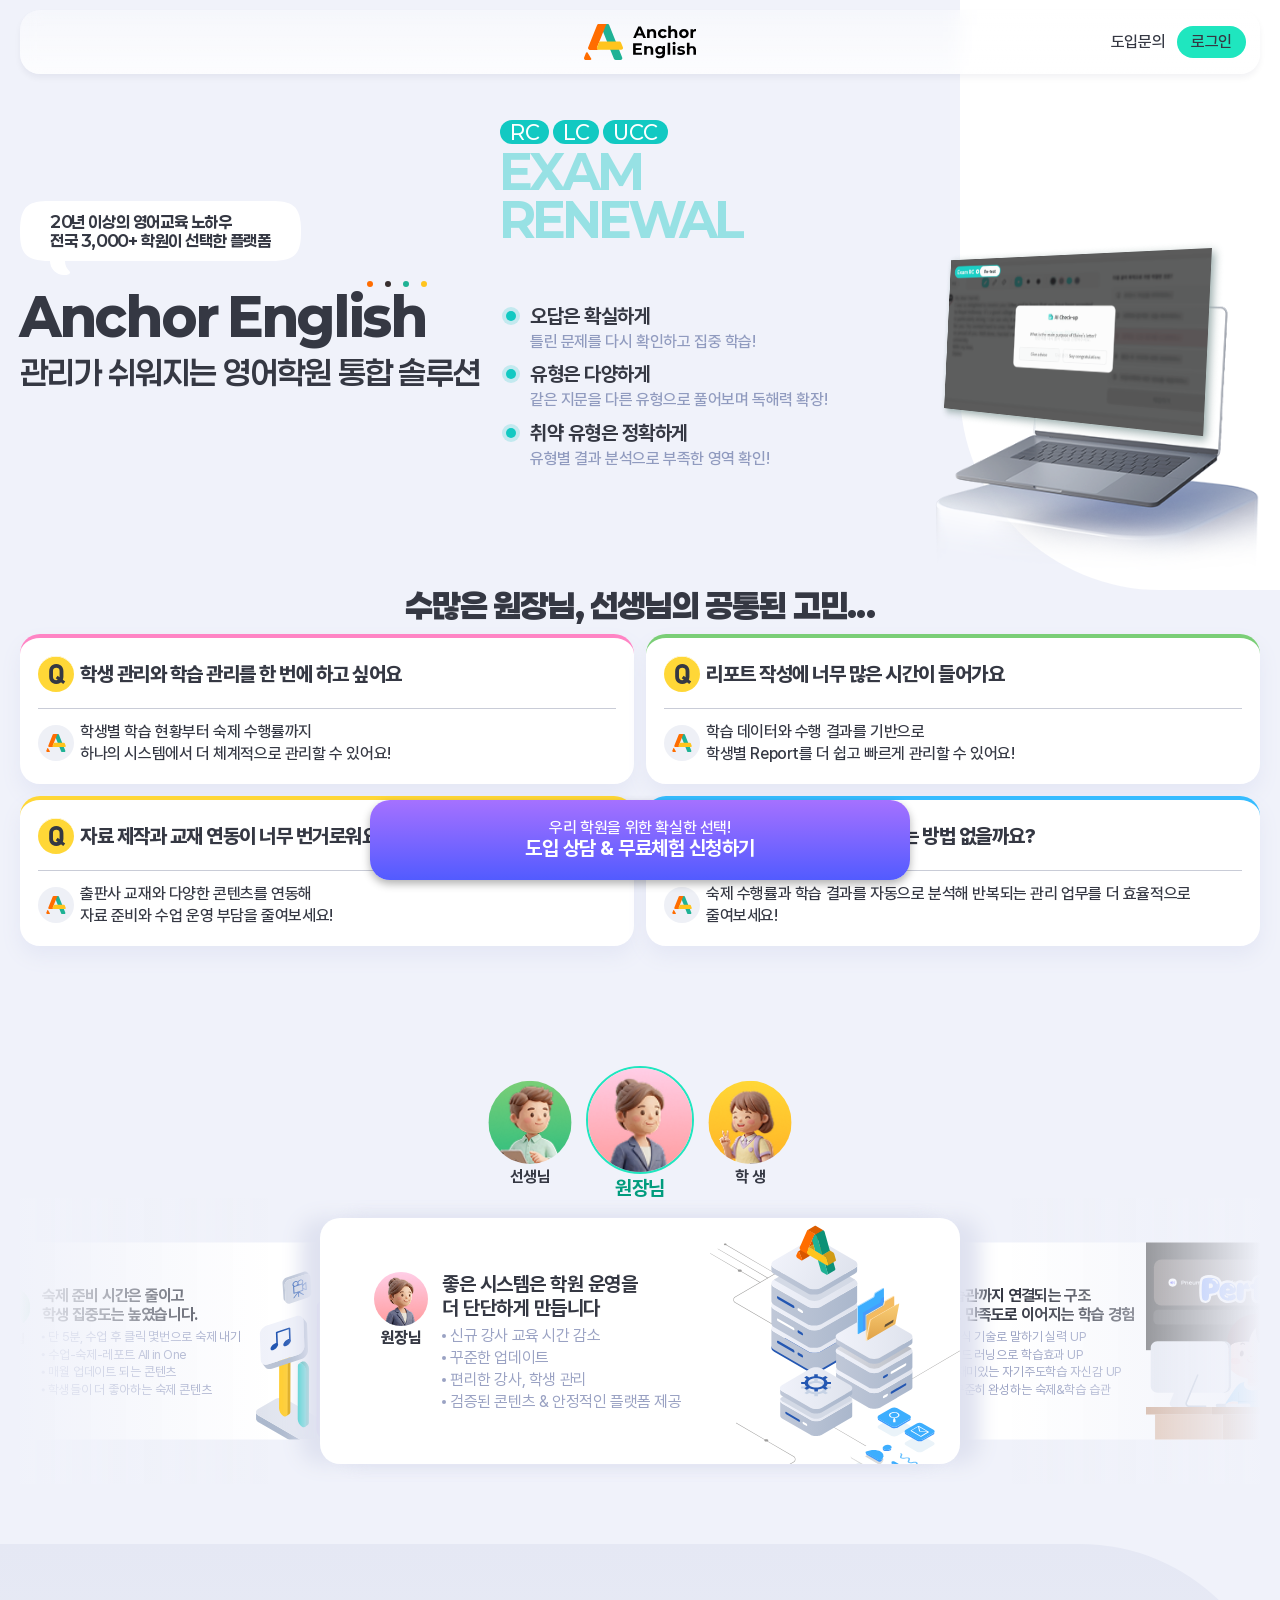
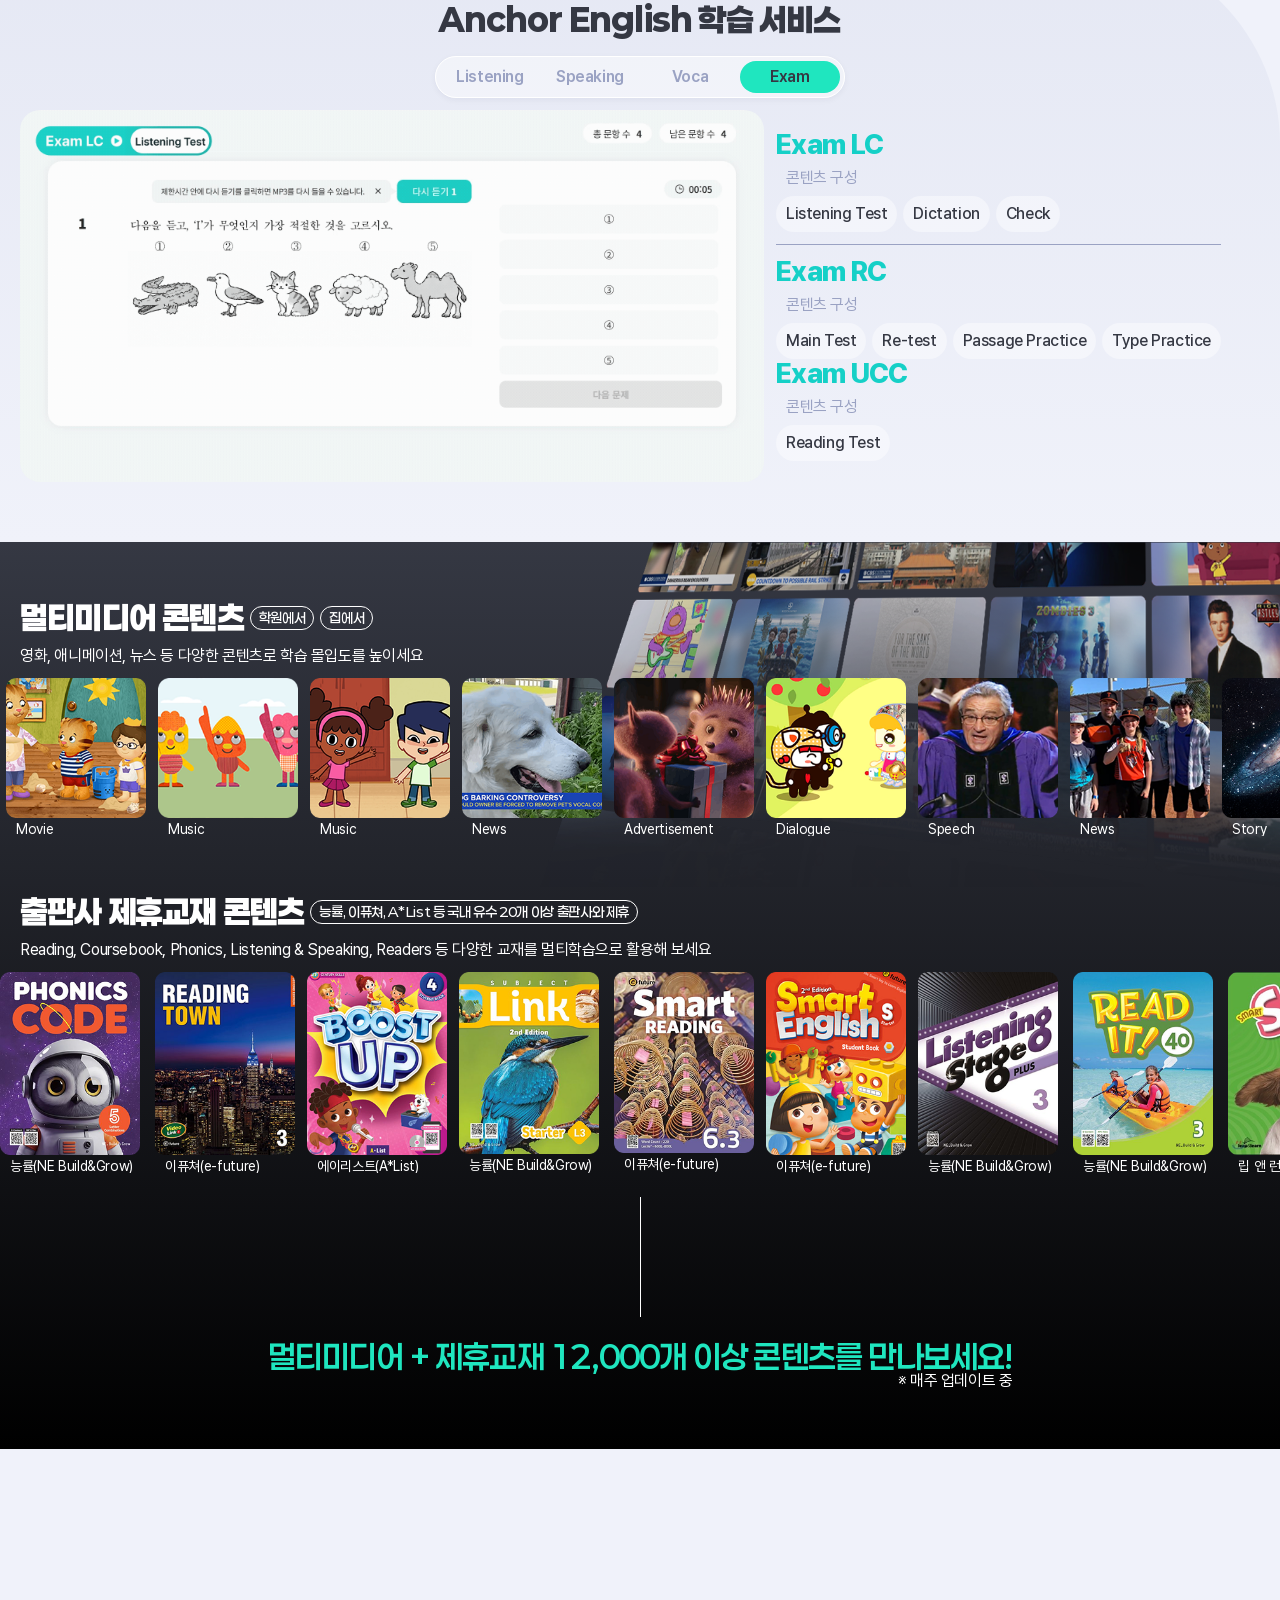
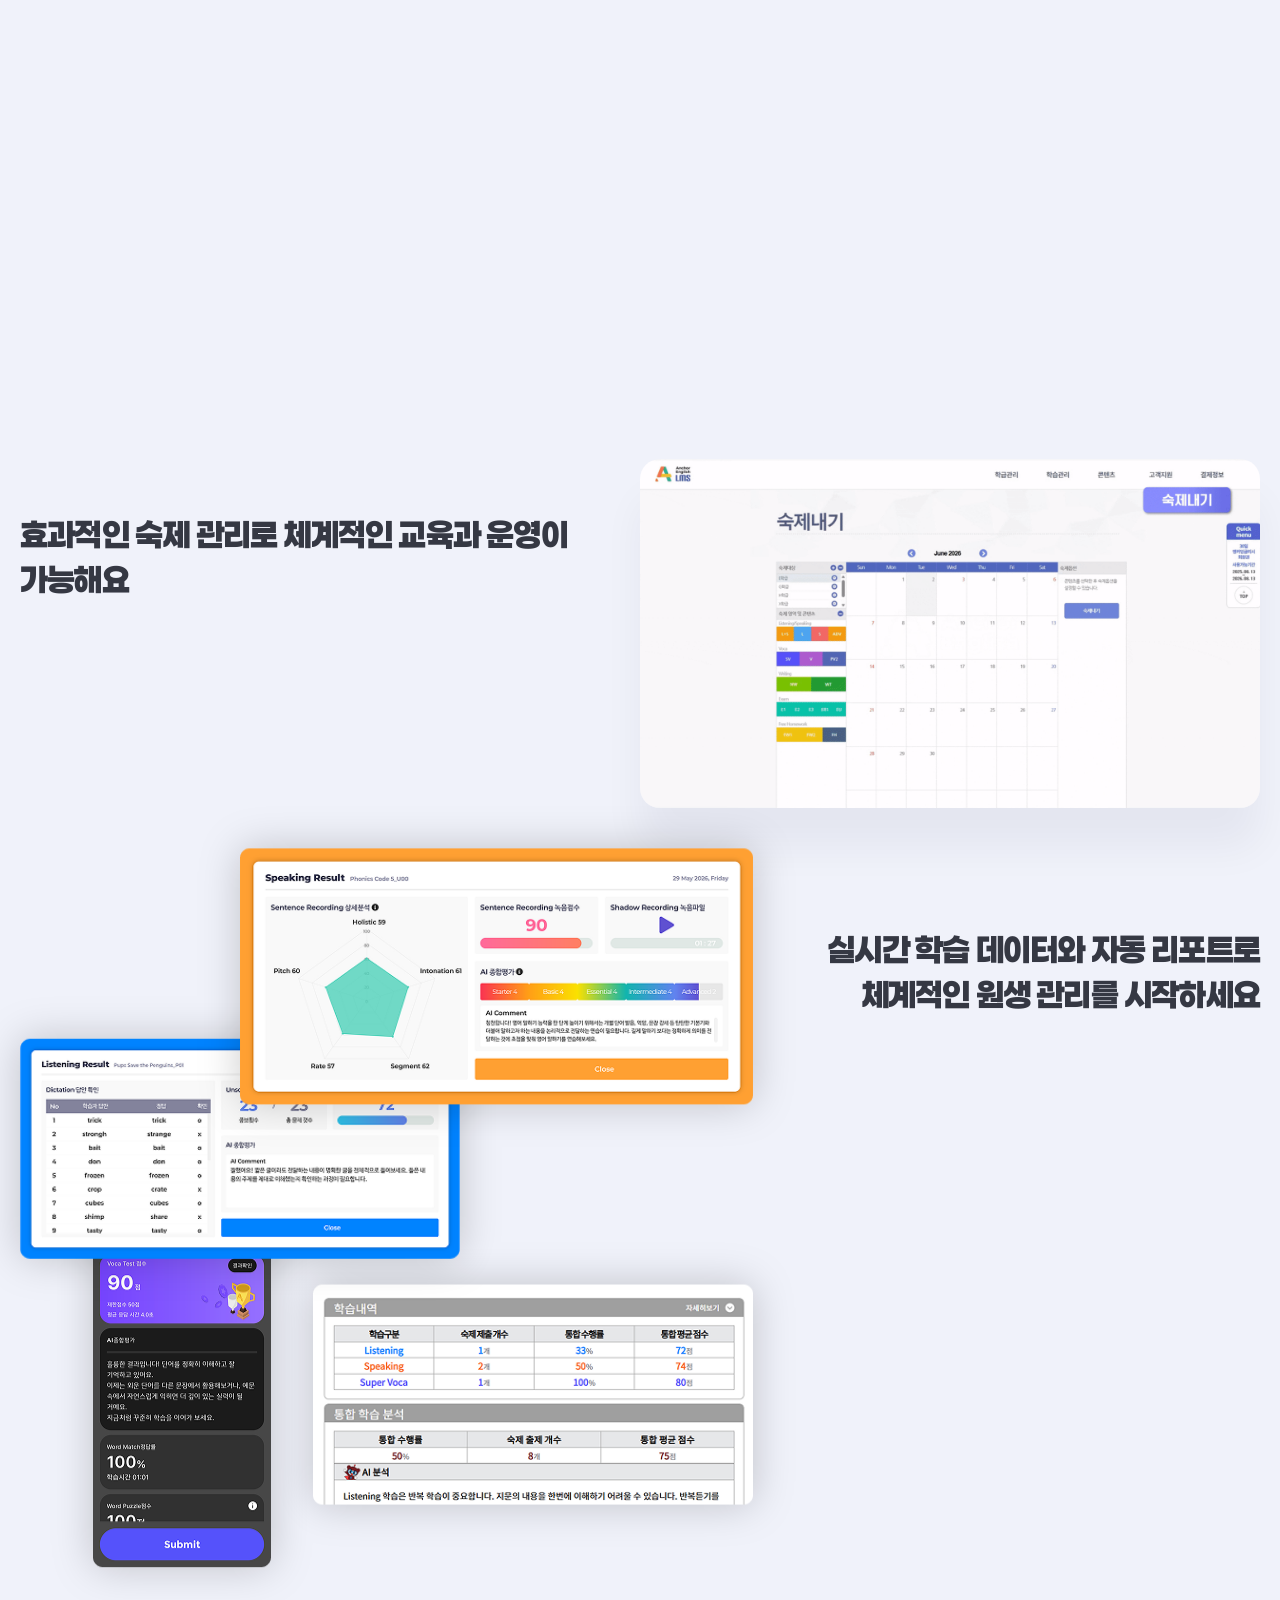
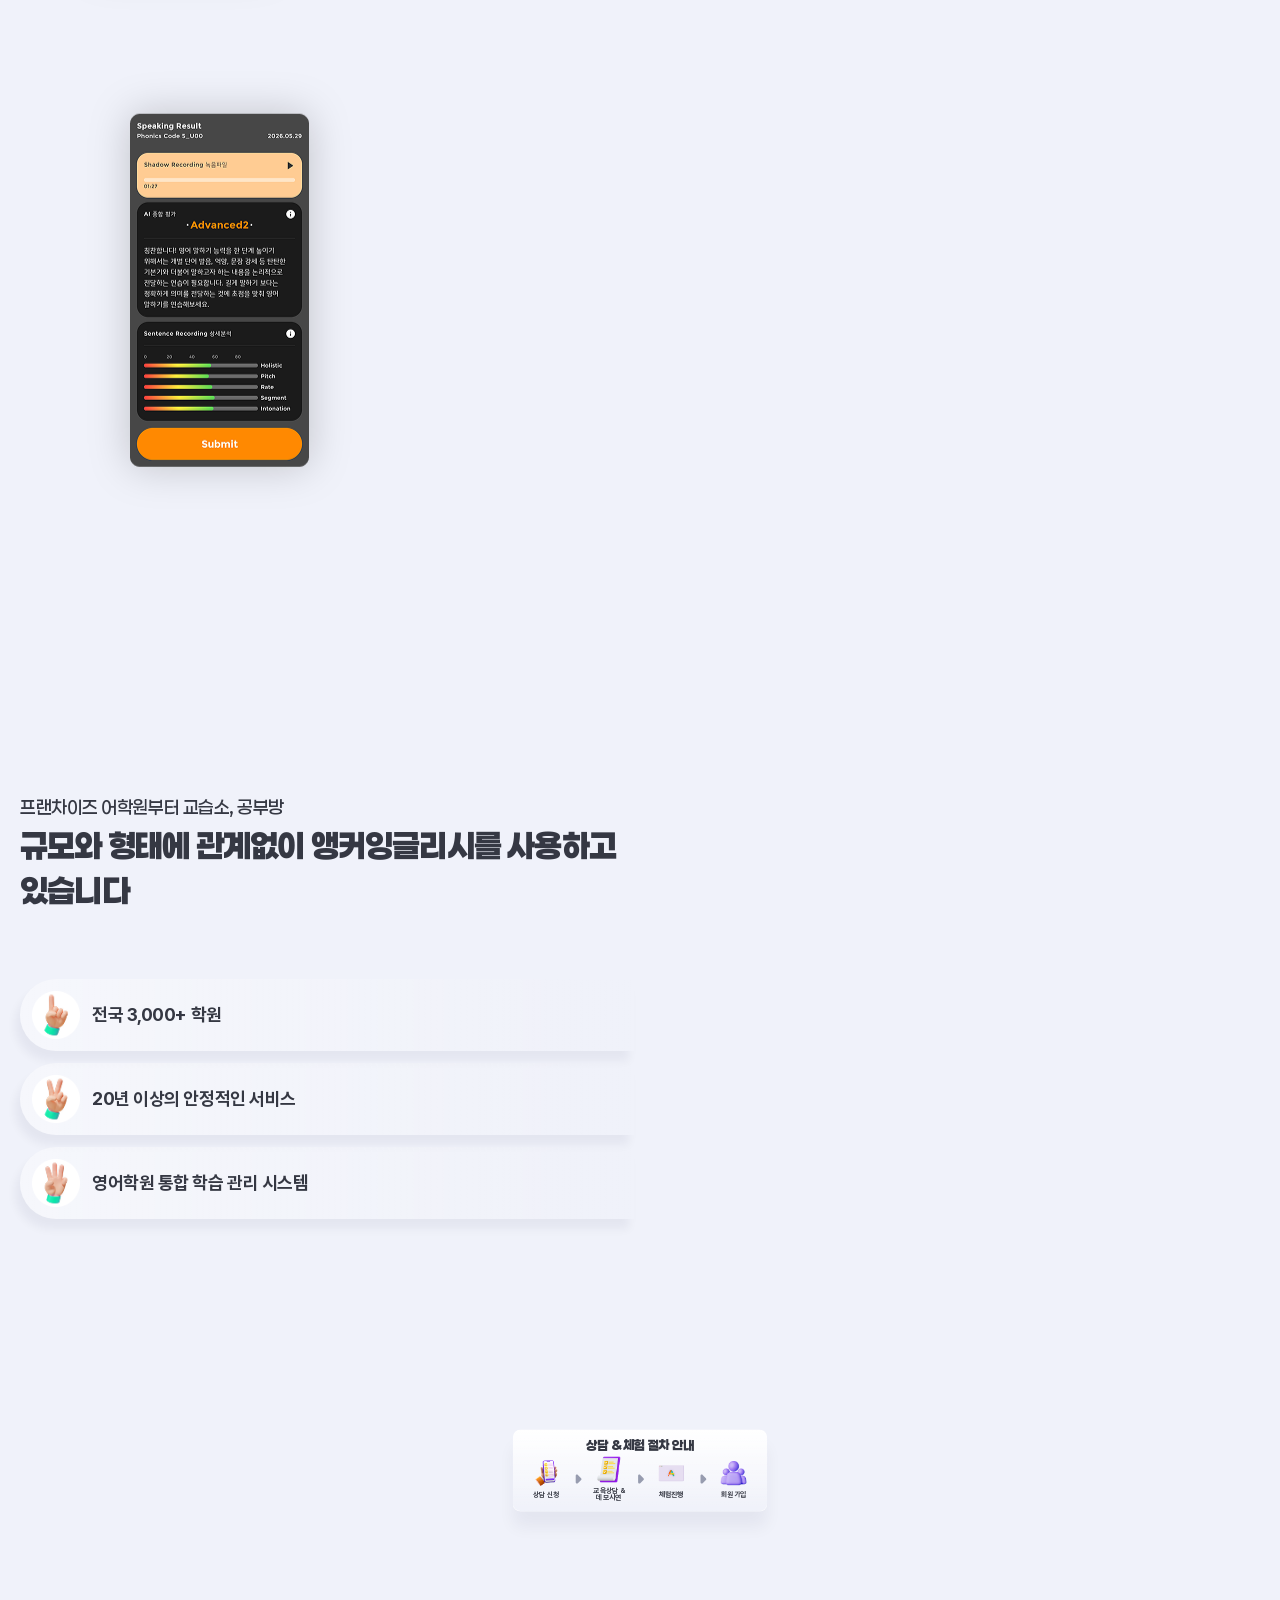
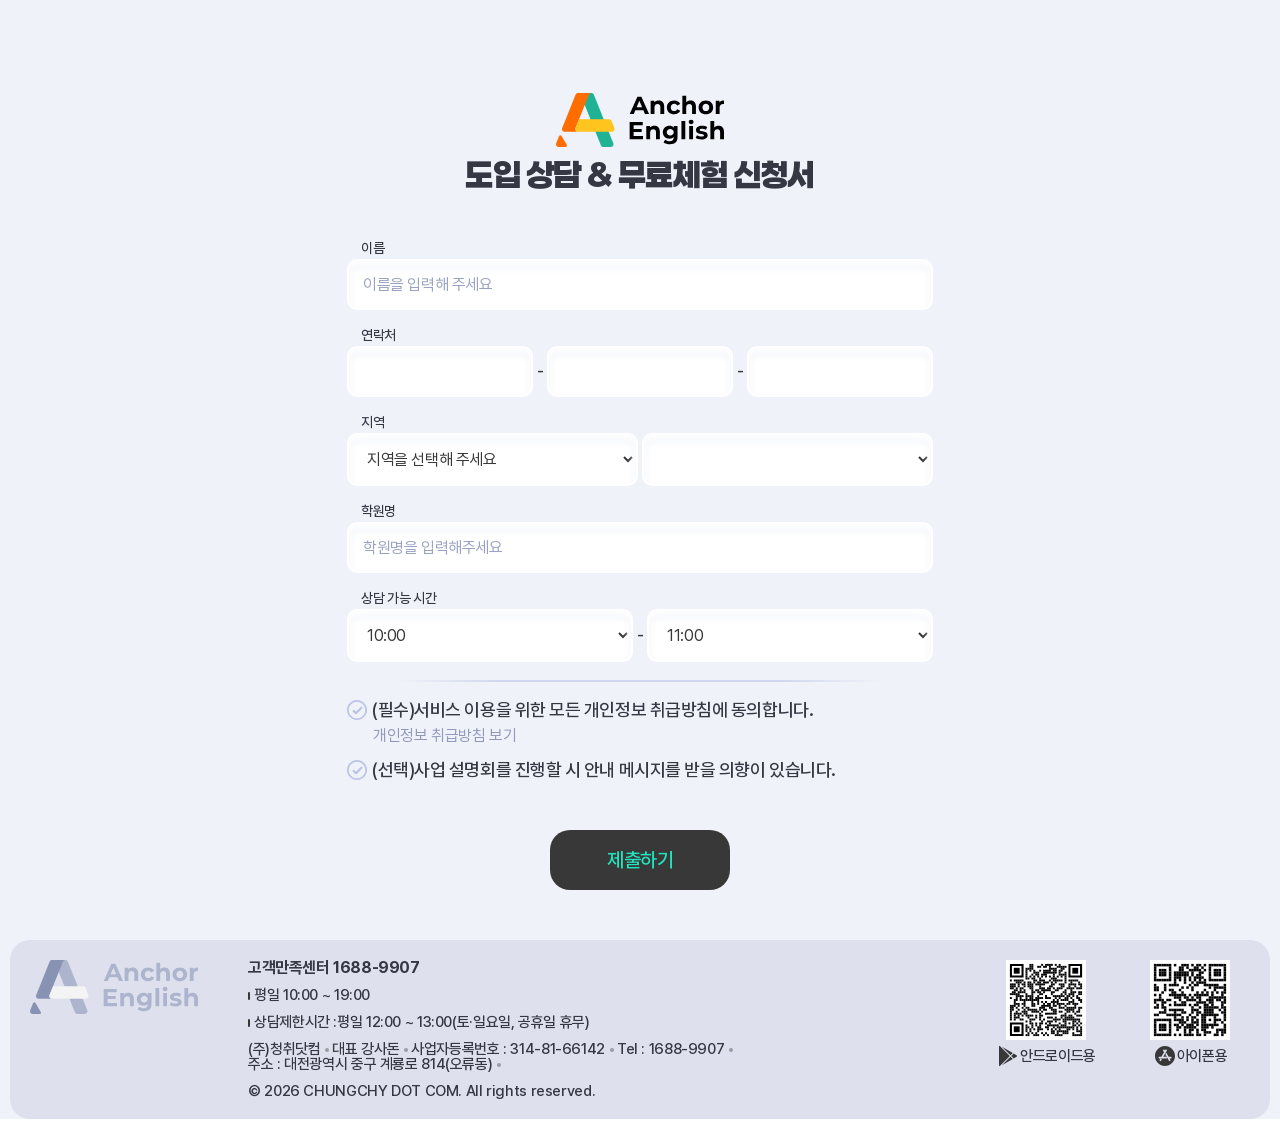
==== commit de8d854a: "Merge pull request #2 from publishing-chungchy/feature/examOpen exam 오픈 후" ====
--- a/index.html
+++ b/index.html
@@ -1,886 +1,942 @@
-<!DOCTYPE html>
-<html lang="ko">
-
-<head>
-    <meta charset="UTF-8">
-    <meta name="viewport" content="width=device-width, initial-scale=1.0">
-    <title>관리가 쉬워지는 영어학원 통합 솔루션! 앵커잉글리시</title>
-    <meta name="description" content="원장님이 선택한 1등 영어 프로그램, 지금 무료로 경험해보세요.">
-    <meta property="og:title" content="관리가 쉬워지는 영어학원 통합 솔루션! 앵커잉글리시">
-    <meta property="og:description" content="원장님이 선택한 1등 영어 프로그램, 지금 무료로 경험해보세요.">
-    <meta property="og:image" content="/public/resource/images/landing/meda-thumb.png">
-    <meta property="og:image:width" content="1200">
-    <meta property="og:image:height" content="630">
-    <meta property="url" content="https://www.elsd.co.kr">
-    <meta property="og:url" content="https://www.elsd.co.kr">
-    <meta name="robots" content="index,follow">
-
-    <link rel="canonical" href="https://www.anchorenglish.co.kr/landing/landing">
-    <link rel="icon" href="/public/resource/images/common/favicon.ico" type="image/x-icon">
-    <link rel="stylesheet" href="/public/resource/css/common/swiper.min.css">
-    <link rel="stylesheet" href="/public/resource/css/common/style.css">
-
-    <script src="/public/resource/js/jquery-3.3.1.min.js"></script>
-    <script src="/public/resource/js/swiper.min.js"></script>
-    <script src="/public/resource/js/style.js"></script>
-</head>
-
-<body>
-    <div class="wrap">
-        <header>
-            <h1>
-                <a href="https://www.elsd.co.kr/member/login">
-                    <img loading="lazy" src="/public/resource/images/logo.svg" alt="앵커잉글리시">
-                </a>
-            </h1>
-            <ul class="flex utill">
-                <li>
-                    <a class="goBt" href="#application">
-                        <span>도입문의</span>
-                    </a>
-                </li>
-                <li>
-                    <a href="https://www.elsd.co.kr/member/login" class="flex">
-                        <span>로그인</span>
-                    </a>
-                </li>
-            </ul>
-        </header>
-        <section class="section section01 act">
-            <div class="con">
-                <div class="flex inner">
-                    <div>
-                        <div class="flex bubble">
-                            <img loading="lazy" src="/public/resource/images/landing/section01-bubbleSide.svg" alt="#">
-                            <span>20년 이상의 영어교육 노하우<br>전국 3,000+ 학원이 선택한 플랫폼</span>
-                            <img loading="lazy" src="/public/resource/images/landing/section01-bubbleSide.svg" alt="#">
-                        </div>
-                        <h2 class="title">
-                            <div>
-                                <div class="flex ball-wrap">
-                                    <span></span>
-                                    <span></span>
-                                    <span></span>
-                                    <span></span>
-                                </div>
-                                <p>Anchor English</p>
-                            </div>
-                            <p>관리가 쉬워지는 영어학원 통합 솔루션</p>
-                        </h2>
-                    </div>
-                    <div class="exam-wrap">
-                        <div class="hero-exam-area">
-                            <div class="hero-exam">
-                                <div class="hero-exam-tags">
-                                    <span>RC</span>
-                                    <span>LC</span>
-                                    <span>UCC</span>
-                                </div>
-                                <p>EXAM RENEWAL</p>
-                            </div>
-                        </div>
-                        <div class="hero-date-window" aria-hidden="true">
-                            <div class="hero-date-track">
-                                <div class="hero-date-strip">
-                                    <img src="/public/resource/images/landing/section01-date.png" alt="">
-                                    <img src="/public/resource/images/landing/section01-date.png" alt="">
-                                </div>
-                            </div>
-                        </div>
-                        <img class="hero-notebook" src="/public/resource/images/landing/section01-notebook.png"
-                            alt="잠금 화면이 표시된 노트북, COMING SOON">
-                    </div>
-                    <!-- <div class="img-wrap">
-                        <div class="rel">
-                            <img loading="lazy" class="abs" src="/public/resource/images/landing/section01-image01.png"
-                                alt="#">
-                            <img loading="lazy" src="/public/resource/images/landing/section01-image02.png" alt="#">
-                        </div>
-                        <div class="deco">
-                            <span>멀티미디어</span>
-                            <span>학급관리</span>
-                            <span>학습관리</span>
-                            <span class="pill-white">학원 콘텐츠</span>
-                            <span>숙제관리</span>
-                            <span class="pill-white">출판사 제휴교재</span>
-                            <span class="pill-white">성적표</span>
-                            <img loading="lazy" src="/public/resource/images/landing/section01-deco01.png" alt="#">
-                            <img loading="lazy" src="/public/resource/images/landing/section01-deco02.png" alt="#">
-                            <img loading="lazy" src="/public/resource/images/landing/section01-deco03.png" alt="#">
-                            <img loading="lazy" src="/public/resource/images/landing/section01-deco04.png" alt="#">
-                            <img loading="lazy" src="/public/resource/images/landing/section01-deco06.png" alt="#"
-                                class="bg-color">
-                            <img loading="lazy" src="/public/resource/images/landing/section01-deco07.png" alt="#">
-                        </div>
-                    </div> -->
-                </div>
-            </div>
-        </section>
-        <section class="section section02">
-            <div class="con">
-                <h3 class="title">
-                    <p>수많은 원장님, 선생님의 공통된 고민...</p>
-                </h3>
-                <ul class="flex">
-                    <li style="border-top: 4px solid #FF84C4">
-                        <div class="flex q">
-                            <img loading="lazy" src="/public/resource/images/landing/section02-q.svg" alt="#">
-                            <p>학생 관리와 학습 관리를 한 번에 하고 싶어요</p>
-                        </div>
-                        <div class="flex a">
-                            <img loading="lazy" src="/public/resource/images/landing/section02-a.svg" alt="#">
-                            <p>학생별 학습 현황부터 숙제 수행률까지<br> 하나의 시스템에서 더 체계적으로 관리할 수 있어요!</p>
-                        </div>
-                    </li>
-                    <li style="border-top: 4px solid #7ACE76">
-                        <div class="flex q">
-                            <img loading="lazy" src="/public/resource/images/landing/section02-q.svg" alt="#">
-                            <p>리포트 작성에 너무 많은 시간이 들어가요</p>
-                        </div>
-                        <div class="flex a">
-                            <img loading="lazy" src="/public/resource/images/landing/section02-a.svg" alt="#">
-                            <p>학습 데이터와 수행 결과를 기반으로<br> 학생별 Report를 더 쉽고 빠르게 관리할 수 있어요!</p>
-                        </div>
-                    </li>
-                    <li style="border-top: 4px solid #FFD736">
-                        <div class="flex q">
-                            <img loading="lazy" src="/public/resource/images/landing/section02-q.svg" alt="#">
-                            <p>자료 제작과 교재 연동이 너무 번거로워요</p>
-                        </div>
-                        <div class="flex a">
-                            <img loading="lazy" src="/public/resource/images/landing/section02-a.svg" alt="#">
-                            <p>출판사 교재와 다양한 콘텐츠를 연동해<br> 자료 준비와 수업 운영 부담을 줄여보세요!</p>
-                        </div>
-                    </li>
-                    <li style="border-top: 4px solid #36BCFF">
-                        <div class="flex q">
-                            <img loading="lazy" src="/public/resource/images/landing/section02-q.svg" alt="#">
-                            <p>성적 & 숙제 검사 알아서 되는 방법 없을까요?</p>
-                        </div>
-                        <div class="flex a">
-                            <img loading="lazy" src="/public/resource/images/landing/section02-a.svg" alt="#">
-                            <p>숙제 수행률과 학습 결과를 자동으로 분석해 반복되는 관리 업무를 더 효율적으로 줄여보세요!</p>
-                        </div>
-                    </li>
-                </ul>
-            </div>
-        </section>
-        <section class="section section03">
-            <div class="con">
-                <div class="flex pagination">
-                    <div class="swiper-button-next"></div>
-                    <ul>
-                        <li>
-                            <button type="button" class="btn btn-slide">
-                                <img loading="lazy" src="/public/resource/images/landing/section03-chara03.png" alt="#">
-                                <p>선생님</p>
-                            </button>
-                        </li>
-                        <li>
-                            <button type="button" class="btn btn-slide act">
-                                <img loading="lazy" src="/public/resource/images/landing/section03-chara01.png" alt="#">
-                                <p>원장님</p>
-                            </button>
-                        </li>
-                        <li>
-                            <button type="button" class="btn btn-slide">
-                                <img loading="lazy" src="/public/resource/images/landing/section03-chara02.png" alt="#">
-                                <p>학 생</p>
-                            </button>
-                        </li>
-                    </ul>
-                    <div class="swiper-button-prev"></div>
-                </div>
-                <div class="swiper mySwiper">
-                    <div class="swiper-wrapper">
-                        <div class="swiper-slide">
-                            <div class="flex">
-                                <div class="thumb">
-                                    <img loading="lazy" src="/public/resource/images/landing/section03-chara03.png"
-                                        alt="#">
-                                    <p>선생님</p>
-                                </div>
-                                <div class="text">
-                                    <p class="title">숙제 준비 시간은 줄이고 <br>학생 집중도는 높였습니다.</p>
-                                    <ul>
-                                        <li>단 5분, 수업 후 클릭 몇번으로 숙제 내기</li>
-                                        <li>수업-숙제-레포트 All in One</li>
-                                        <li>매월 업데이트 되는 콘텐츠</li>
-                                        <li>학생들이 더 좋아하는 숙제 콘텐츠</li>
-                                    </ul>
-                                </div>
-                                <div class="abs">
-                                    <img loading="lazy" src="/public/resource/images/landing/section03-sliderImg03.svg"
-                                        alt="#">
-                                </div>
-                            </div>
-                        </div>
-                        <div class="swiper-slide">
-                            <div class="flex">
-                                <div class="thumb">
-                                    <img loading="lazy" src="/public/resource/images/landing/section03-chara01.png"
-                                        alt="#">
-                                    <p>원장님</p>
-                                </div>
-                                <div class="text">
-                                    <p class="title">좋은 시스템은 학원 운영을 <br>더 단단하게 만듭니다</p>
-                                    <ul>
-                                        <li>신규 강사 교육 시간 감소</li>
-                                        <li>꾸준한 업데이트</li>
-                                        <li>편리한 강사, 학생 관리</li>
-                                        <li>검증된 콘텐츠 &amp; 안정적인 플랫폼 제공</li>
-                                    </ul>
-                                </div>
-                                <div class="abs">
-                                    <img loading="lazy" src="/public/resource/images/landing/section03-sliderImg01.svg"
-                                        alt="#">
-                                </div>
-                            </div>
-                        </div>
-                        <div class="swiper-slide">
-                            <div class="flex">
-                                <div class="thumb">
-                                    <img loading="lazy" src="/public/resource/images/landing/section03-chara02.png"
-                                        alt="#">
-                                    <p>학 생</p>
-                                </div>
-                                <div class="text">
-                                    <p class="title">학습 습관까지 연결되는 구조 <br>학부모 만족도로 이어지는 학습 경험</p>
-                                    <ul>
-                                        <li>음성인식 기술로 말하기 실력 UP</li>
-                                        <li>블렌디드 러닝으로 학습효과 UP</li>
-                                        <li>쉽고, 재미있는 자기주도학습 자신감 UP</li>
-                                        <li>매일 꾸준히 완성하는 숙제&학습 습관</li>
-                                    </ul>
-                                </div>
-                                <div class="abs">
-                                    <img loading="lazy" src="/public/resource/images/landing/section03-sliderImg02.svg"
-                                        alt="#">
-                                </div>
-                            </div>
-                        </div>
-                    </div>
-                    <div class="swiper-button-next"></div>
-                    <div class="swiper-button-prev"></div>
-                    <div class="swiper-pagination"></div>
-                </div>
-            </div>
-        </section>
-        <section class="section section04">
-            <div class="con">
-                <h3 class="title">
-                    <p>Anchor English 학습 서비스</p>
-                </h3>
-                <ul class="flex tab">
-                    <li>
-                        <button class="btn act">
-                            <span>Listening</span>
-                        </button>
-                    </li>
-                    <li>
-                        <button class="btn">
-                            <span>Speaking</span>
-                        </button>
-                    </li>
-                    <li>
-                        <button class="btn">
-                            <span>Voca</span>
-                        </button>
-                    </li>
-                    <li class="yet">
-                        <button class="btn">
-                            <span>Exam</span>
-                        </button>
-                    </li>
-                </ul>
-                <div class="tab-contents">
-                    <div class="flex tab-item act">
-                        <video controls src="/public/resource/images/landing/secetion04-listening.mp4"></video>
-                        <div class="text">
-                            <p style="color: #2F98FF">Listening Training</p>
-                            <dl>
-                                <dt>콘텐츠 구성</dt>
-                                <dd>
-                                    <ul class="flex">
-                                        <li>Pre Listening</li>
-                                        <li>Unscramble</li>
-                                        <li>Dictation</li>
-                                        <li>Check</li>
-                                    </ul>
-                                </dd>
-                            </dl>
-                        </div>
-                    </div>
-                    <div class="flex tab-item">
-                        <video controls src="/public/resource/images/landing/secetion04-speaking.mp4"></video>
-                        <div class="text">
-                            <p style="color: #FF782F">Speaking Training</p>
-                            <dl>
-                                <dt>콘텐츠 구성</dt>
-                                <dd>
-                                    <ul class="flex">
-                                        <li>Pre Listening</li>
-                                        <li>Sentence Recording</li>
-                                        <li>Shadow Recording</li>
-                                    </ul>
-                                </dd>
-                            </dl>
-                        </div>
-                    </div>
-                    <div class="flex tab-item">
-                        <video controls src="/public/resource/images/landing/secetion04-voca.mp4"></video>
-                        <div>
-                            <div class="text">
-                                <p style="color: #A15DFF">Super Voca</p>
-                                <dl>
-                                    <dt>콘텐츠 구성</dt>
-                                    <dd>
-                                        <ul class="flex">
-                                            <li>Review Test</li>
-                                            <li>Preview</li>
-                                            <li>Memory Flip</li>
-                                            <li>Word Match</li>
-                                            <li>Word Puzzle</li>
-                                            <li>Speaking Voca</li>
-                                            <li>Voca Test</li>
-                                            <li>Definition Test</li>
-                                        </ul>
-                                    </dd>
-                                </dl>
-                            </div>
-                            <div class="text">
-                                <p style="color: #A15DFF">VOCA</p>
-                                <dl>
-                                    <dt>콘텐츠 구성</dt>
-                                    <dd>
-                                        <ul class="flex">
-                                            <li>Word Presentation</li>
-                                            <li>Word Check</li>
-                                            <li>Word Typing</li>
-                                            <li>Word Test</li>
-                                            <li>Word Retyping</li>
-                                        </ul>
-                                    </dd>
-                                </dl>
-                            </div>
-                        </div>
-                    </div>
-                </div>
-            </div>
-        </section>
-        <section class="section section05">
-            <div>
-                <div class="con">
-                    <h3 class="title flex">
-                        <p>멀티미디어 콘텐츠</p>
-                        <div class="flex caption">
-                            <span>학원에서</span>
-                            <span>집에서</span>
-                        </div>
-                    </h3>
-                    <p class="alert">영화, 애니메이션, 뉴스 등 다양한 콘텐츠로 학습 몰입도를 높이세요</p>
-                </div>
-                <div class="rolling-wrap">
-                    <div class="inner">
-                        <div class="item">
-                            <img loading="lazy" src="/public/resource/images/landing/section05-slide-01-01.png" alt="#">
-                            <p>Movie</p>
-                        </div>
-                        <div class="item">
-                            <img loading="lazy" src="/public/resource/images/landing/section05-slide-01-02.png" alt="#">
-                            <p>Music</p>
-                        </div>
-                        <div class="item">
-                            <img loading="lazy" src="/public/resource/images/landing/section05-slide-01-03.png" alt="#">
-                            <p>Music</p>
-                        </div>
-                        <div class="item">
-                            <img loading="lazy" src="/public/resource/images/landing/section05-slide-01-04.png" alt="#">
-                            <p>News</p>
-                        </div>
-                        <div class="item">
-                            <img loading="lazy" src="/public/resource/images/landing/section05-slide-01-05.png" alt="#">
-                            <p>Advertisement</p>
-                        </div>
-                        <div class="item">
-                            <img loading="lazy" src="/public/resource/images/landing/section05-slide-01-06.png" alt="#">
-                            <p>Dialogue</p>
-                        </div>
-                        <div class="item">
-                            <img loading="lazy" src="/public/resource/images/landing/section05-slide-01-07.png" alt="#">
-                            <p>Speech</p>
-                        </div>
-                        <div class="item">
-                            <img loading="lazy" src="/public/resource/images/landing/section05-slide-01-08.png" alt="#">
-                            <p>News</p>
-                        </div>
-                        <div class="item">
-                            <img loading="lazy" src="/public/resource/images/landing/section05-slide-01-09.png" alt="#">
-                            <p>Story</p>
-                        </div>
-                        <div class="item">
-                            <img loading="lazy" src="/public/resource/images/landing/section05-slide-01-10.png" alt="#">
-                            <p>Animation</p>
-                        </div>
-                    </div>
-                </div>
-            </div>
-            <div>
-                <div class="con">
-                    <h3 class="title flex">
-                        <p>출판사 제휴교재 콘텐츠</p>
-                        <div class="flex caption">
-                            <span>능률, 이퓨쳐, A*List 등 국내 유수 20개 이상 출판사와 제휴</span>
-                        </div>
-                    </h3>
-                    <p class="alert">Reading, Coursebook, Phonics, Listening & Speaking, Readers 등 다양한 교재를 멀티학습으로 활용해
-                        보세요
-                    </p>
-                </div>
-                <div class="rolling-wrap">
-                    <div class="inner">
-                        <div class="item">
-                            <img loading="lazy" src="/public/resource/images/landing/section05-slide-02-01.png" alt="#">
-                            <p>능률(NE Build&Grow)</p>
-                        </div>
-                        <div class="item">
-                            <img loading="lazy" src="/public/resource/images/landing/section05-slide-02-02.png" alt="#">
-                            <p>이퓨쳐(e-future)</p>
-                        </div>
-                        <div class="item">
-                            <img loading="lazy" src="/public/resource/images/landing/section05-slide-02-03.png" alt="#">
-                            <p>에이리스트(A*List)</p>
-                        </div>
-                        <div class="item">
-                            <img loading="lazy" src="/public/resource/images/landing/section05-slide-02-04.png" alt="#">
-                            <p>능률(NE Build&Grow)</p>
-                        </div>
-                        <div class="item">
-                            <img loading="lazy" src="/public/resource/images/landing/section05-slide-02-05.png" alt="#">
-                            <p>이퓨쳐(e-future)</p>
-                        </div>
-                        <div class="item">
-                            <img loading="lazy" src="/public/resource/images/landing/section05-slide-02-06.png" alt="#">
-                            <p>이퓨쳐(e-future)</p>
-                        </div>
-                        <div class="item">
-                            <img loading="lazy" src="/public/resource/images/landing/section05-slide-02-07.png" alt="#">
-                            <p>능률(NE Build&Grow)</p>
-                        </div>
-                        <div class="item">
-                            <img loading="lazy" src="/public/resource/images/landing/section05-slide-02-08.png" alt="#">
-                            <p>능률(NE Build&Grow)</p>
-                        </div>
-                        <div class="item">
-                            <img loading="lazy" src="/public/resource/images/landing/section05-slide-02-09.png" alt="#">
-                            <p>립 앤 런</p>
-                        </div>
-                        <div class="item">
-                            <img loading="lazy" src="/public/resource/images/landing/section05-slide-02-10.png" alt="#">
-                            <p>러닝터틀</p>
-                        </div>
-                        <div class="item">
-                            <img loading="lazy" src="/public/resource/images/landing/section05-slide-02-11.png" alt="#">
-                            <p>맥밀란</p>
-                        </div>
-                    </div>
-                </div>
-            </div>
-            <div class="con">
-                <p>멀티미디어 + 제휴교재 12,000개 이상 콘텐츠를 만나보세요!
-                    <span>※ 매주 업데이트 중</span>
-                </p>
-            </div>
-        </section>
-        <section class="section section06">
-            <div class="con">
-                <h3 class="title">
-                    <p>우리 학원만의 콘텐츠를 추가해<br>더 자유로운 학습 환경을 만들어보세요</p>
-                </h3>
-                <ul class="flex">
-                    <li>
-                        <div class="thumb">
-                            <img loading="lazy" src="/public/resource/images/landing/section06-list01.png" alt="#">
-                        </div>
-                        <div class="text">
-                            <span class="tag">My Contents</span>
-                            <ul>
-                                <li>제휴교재 및 Voca 단어장 활용 및 리뷰테스트 인쇄 가능</li>
-                                <li>우리 학원 단어장 등록 후 활용</li>
-                                <li>Writing 콘텐츠 등록 및 관리</li>
-                                <li>Exam 문제 & 정답지 추가 활용</li>
-                            </ul>
-                        </div>
-                    </li>
-                    <li>
-                        <div class="thumb">
-                            <img loading="lazy" src="/public/resource/images/landing/section06-list02.png" alt="#">
-                        </div>
-                        <div class="text">
-                            <span class="tag">Homework</span>
-                            <ul>
-                                <li>자료 업로드, 숙제 내용 공지, 음성 녹음 가능<br><sup>(영작, 독해숙제, 학원강의로도 활용가능)</sup></li>
-                                <li>워드 & 한글 파일 시험지 업로드 후 활용 가능</li>
-                                <li>Topic 설정 후 에세이 & 스피킹 녹음 가능</li>
-                            </ul>
-                        </div>
-                    </li>
-                    <li>
-                        <div class="thumb">
-                            <img loading="lazy" src="/public/resource/images/landing/section06-list03.png" alt="#">
-                        </div>
-                        <div class="text">
-                            <span class="tag">UCC Editor</span>
-                            <ul>
-                                <li>UCC 콘텐츠 생성 및 관리 가능</li>
-                                <li>숙제 출제 가능<br><sup>(앵커플레이어에서는 수업으로도 활용할 수 있어요!)</sup></li>
-                                <li>자동 싱크 기능 지원</li>
-                            </ul>
-                        </div>
-                    </li>
-                </ul>
-            </div>
-        </section>
-        <section class="section section07">
-            <div class="con">
-                <div class="flex">
-                    <h3 class="title">
-                        <p>효과적인 숙제 관리로 체계적인 교육과 운영이 가능해요</p>
-                    </h3>
-                    <img loading="lazy" src="/public/resource/images/landing/section07.gif" alt="#">
-                </div>
-            </div>
-        </section>
-        <section class="section section08">
-            <div class="con">
-                <div class="flex">
-                    <h3 class="title">
-                        <p>실시간 학습 데이터와 자동 리포트로 체계적인 원생 관리를 시작하세요</p>
-                    </h3>
-                    <div class="img-wrap">
-                        <img loading="lazy" data-speed="1.1" src="/public/resource/images/landing/section08-img01.png"
-                            alt="앵커잉글리시 스피킹학습">
-                        <img loading="lazy" data-speed="1.2" src="/public/resource/images/landing/section08-img02.png"
-                            alt="앵커잉글리시 리스닝학습">
-                        <img loading="lazy" data-speed="1.4" src="/public/resource/images/landing/section08-img03.png"
-                            alt="앵커잉글리시 리스닝학습">
-                        <img loading="lazy" data-speed="1.2" src="/public/resource/images/landing/section08-img04.png"
-                            alt="앵커잉글리시 리스닝학습">
-                        <img loading="lazy" data-speed="1.3" src="/public/resource/images/landing/section08-img05.png"
-                            alt="앵커잉글리시 리스닝학습">
-                    </div>
-                </div>
-            </div>
-        </section>
-        <section class="section section09">
-            <div class="con">
-                <div class="grid">
-                    <h3 class="title">
-                        <span class="caption">프랜차이즈 어학원부터 교습소, 공부방</span>
-                        <p>규모와 형태에 관계없이 앵커잉글리시를 사용하고 있습니다</p>
-                    </h3>
-                    <ul class="step-list">
-                        <li>
-                            <div class="thumb">
-                                <img loading="lazy" src="/public/resource/images/landing/section09-step01.png"
-                                    alt="스텝1">
-                            </div>
-                            <p>전국 3,000+ 학원</p>
-                        </li>
-                        <li>
-                            <div class="thumb">
-                                <img loading="lazy" src="/public/resource/images/landing/section09-step02.png"
-                                    alt="스텝2">
-                            </div>
-                            <p>20년 이상의 안정적인 서비스</p>
-                        </li>
-                        <li>
-                            <div class="thumb">
-                                <img loading="lazy" src="/public/resource/images/landing/section09-step03.png"
-                                    alt="스텝3">
-                            </div>
-                            <p>영어학원 통합 학습 관리 시스템</p>
-                        </li>
-                    </ul>
-                    <div class="img-wrap">
-                        <img loading="lazy" src="/public/resource/images/landing/section09-piece01.png" alt="#">
-                        <img loading="lazy" src="/public/resource/images/landing/section09-piece02.png" alt="#">
-                        <img loading="lazy" src="/public/resource/images/landing/section09-piece03.png" alt="#">
-                        <img loading="lazy" src="/public/resource/images/landing/section09-piece04.png" alt="#">
-                        <img loading="lazy" src="/public/resource/images/landing/section09-piece05.png" alt="#">
-                        <img loading="lazy" src="/public/resource/images/landing/section09-piece06.png" alt="#">
-                        <img loading="lazy" src="/public/resource/images/landing/section09-piece07.png" alt="#">
-                        <img loading="lazy" src="/public/resource/images/landing/section09-piece08.png" alt="#">
-                        <img loading="lazy" src="/public/resource/images/landing/section09-piece09.png" alt="#">
-                        <img loading="lazy" src="/public/resource/images/landing/section09-pin.png" alt="#">
-                    </div>
-                </div>
-            </div>
-        </section>
-        <section class="section section10">
-            <div class="con">
-                <h3 class="title">
-                    <p>상담 & 체험 절차 안내</p>
-                </h3>
-                <ul class="flex">
-                    <li>
-                        <img loading="lazy" src="/public/resource/images/landing/section10-step01.png" alt="step1">
-                        <p>상담 신청</p>
-                    </li>
-                    <li>
-                        <img loading="lazy" src="/public/resource/images/landing/icn-arrow.svg" alt="#">
-                    </li>
-                    <li>
-                        <img loading="lazy" src="/public/resource/images/landing/section10-step02.png" alt="step2">
-                        <p>교육상담 & 데모시연</p>
-                    </li>
-                    <li>
-                        <img loading="lazy" src="/public/resource/images/landing/icn-arrow.svg" alt="#">
-                    </li>
-                    <li>
-                        <img loading="lazy" src="/public/resource/images/landing/section10-step03.png" alt="step3">
-                        <p>체험진행</p>
-                    </li>
-                    <li>
-                        <img loading="lazy" src="/public/resource/images/landing/icn-arrow.svg" alt="#">
-                    </li>
-                    <li>
-                        <img loading="lazy" src="/public/resource/images/landing/section10-step04.png" alt="step4">
-                        <p>회원가입</p>
-                    </li>
-                </ul>
-            </div>
-        </section>
-        <section id="application" class="section section11">
-            <div class="con">
-                <img loading="lazy" src="/public/resource/images/logo.svg" alt="앵커잉글리시">
-                <h3 class="title">
-                    <p>도입 상담 & 무료체험 신청서</p>
-                </h3>
-                <form action="">
-                    <label for="name" class="name">
-                        <p class="info">이름</p>
-                        <input type="text" id="name" name="name" placeholder="이름을 입력해 주세요" spellcheck="false"
-                            maxlength="20">
-                    </label>
-                    <label for="tel" class="tel">
-                        <p class="info">연락처</p>
-                        <div class="flex">
-                            <input type="text" name="tel" id="tel1" spellcheck="false" maxlength="3"><span
-                                class="hyphen">-</span>
-                            <input type="text" name="tel" id="tel2" spellcheck="false" maxlength="4"><span
-                                class="hyphen">-</span>
-                            <input type="text" name="tel" id="tel3" spellcheck="false" maxlength="4">
-                        </div>
-                    </label>
-                    <label for="text" class="text">
-                        <p class="info">지역</p>
-                        <div class="flex">
-                            <select name="" class="area do">
-                                <option value="none" selected="" disabled="" hidden="">지역을 선택해 주세요</option>
-                                <option value="seoul">서울특별시</option>
-                                <option value="gwangju">광주광역시</option>
-                                <option value="daejeon">대전광역시</option>
-                                <option value="daegu">대구광역시</option>
-                                <option value="busan">부산광역시</option>
-                                <option value="sejong">세종특별자치시</option>
-                                <option value="jeju">제주특별자치도</option>
-                                <option value="ulsan">울산광역시</option>
-                                <option value="incheon">인천광역시</option>
-                                <option value="gangwon">강원도</option>
-                                <option value="gyeonggi">경기도</option>
-                                <option value="gyeongnam">경상남도</option>
-                                <option value="gyeongbuk">경상북도</option>
-                                <option value="jeonnam">전라남도</option>
-                                <option value="jeonbuk">전라북도</option>
-                                <option value="chungnam">충청남도</option>
-                                <option value="chungbuk">충청북도</option>
-                            </select>
-                            <select name="" class="area city act">
-                            </select>
-                        </div>
-                    </label>
-                    <label for="text" class="text">
-                        <p class="info">학원명</p>
-                        <input type="text" name="schoolName" placeholder="학원명을 입력해주세요" spellcheck="false"
-                            maxlength="50">
-                    </label>
-                    <label for="text" class="text">
-                        <p class="info">상담 가능 시간</p>
-                        <div class="flex">
-                            <select name="consultTimeS" class="time">
-                                <option value="10:00">10:00</option>
-                                <option value="11:00">11:00</option>
-                                <option value="13:00">13:00</option>
-                                <option value="14:00">14:00</option>
-                                <option value="15:00">15:00</option>
-                                <option value="16:00">16:00</option>
-                                <option value="17:00">17:00</option>
-                            </select>
-                            <span>-</span>
-                            <select name="consultTimeE" class="time">
-                                <option value="11:00">11:00</option>
-                                <option value="12:00">12:00</option>
-                                <option value="14:00">14:00</option>
-                                <option value="15:00">15:00</option>
-                                <option value="16:00">16:00</option>
-                                <option value="17:00">17:00</option>
-                                <option value="18:00">18:00</option>
-                            </select>
-
-                        </div>
-                    </label>
-                    <div class="checkBox-wrap">
-                        <label for="privacyAgree" class="check_box">
-                            <input type="checkbox" name="checkbox" id="privacyAgree">
-                            <div class="checkbox-img-wrap">
-                                <img loading="lazy" src="/public/resource/images/landing/icn-check.svg" alt="체크하기">
-                                <img loading="lazy" src="/public/resource/images/landing/icn-check+act.svg"
-                                    alt="체크 해제하기">
-                            </div>
-                            <p class="info">(필수)서비스 이용을 위한 모든 개인정보 취급방침에 동의합니다.</p>
-                        </label>
-                        <button type="button" class="show_popUp">개인정보 취급방침 보기</button>
-                        <label for="marketingMsg" class="check_box">
-                            <input type="checkbox" name="checkbox" id="marketingMsg">
-                            <div class="checkbox-img-wrap">
-                                <img loading="lazy" src="/public/resource/images/landing/icn-check.svg" alt="체크하기">
-                                <img loading="lazy" src="/public/resource/images/landing/icn-check+act.svg"
-                                    alt="체크 해제하기">
-                            </div>
-                            <p class="info">(선택)사업 설명회를 진행할 시 안내 메시지를 받을 의향이 있습니다.</p>
-                        </label>
-
-                    </div>
-                    <a href="./complete.html" class="save_application_wrap section_tit" id="submit">제출하기</a>
-                </form>
-            </div>
-        </section>
-        <footer>
-            <div class="con">
-                <div class="flex foo-info">
-                    <div class="thumb">
-                        <img loading="lazy" src="/public/resource/images/landing/logo-gray.svg" alt="앵커잉글리시">
-                    </div>
-                    <div class="text">
-                        <h4><b>고객만족센터 1688-9907</b></h4>
-                        <p>평일 10:00 ~ 19:00</p>
-                        <p>상담제한시간 :평일 12:00 ~ 13:00(토·일요일, 공휴일 휴무)</p>
-                        <ul class="flex">
-                            <li>(주)청취닷컴</li>
-                            <li>대표 강사돈</li>
-                            <li>사업자등록번호 : 314-81-66142</li>
-                            <li>Tel : 1688-9907</li>
-                            <li>주소 : 대전광역시 중구 계룡로 814(오류동)</li>
-                        </ul>
-                        <p class="copy">© 2026 CHUNGCHY DOT COM. All rights reserved.</p>
-                    </div>
-                    <ul class="flex qr-wrap">
-                        <li>
-                            <a href="https://play.google.com/store/apps/details?id=com.chungchy.anchorenglish">
-                                <img loading="lazy" src="/public/resource/images/landing/qr-playStore.svg"
-                                    alt="플레이스토어 qr코드">
-                                <div class="flex">
-                                    <img loading="lazy" src="/public/resource/images/landing/icn-playStore.svg" alt="#">
-                                    <p>안드로이드용</p>
-                                </div>
-                            </a>
-                        </li>
-                        <li>
-                            <a
-                                href="https://apps.apple.com/kr/app/%EC%95%B5%EC%BB%A4%EC%9E%89%EA%B8%80%EB%A6%AC%EC%8B%9C/id1540226317">
-                                <img loading="lazy" src="/public/resource/images/landing/qr-appStore.svg"
-                                    alt="앱스토어 qr코드">
-                                <div class="flex">
-                                    <img loading="lazy" src="/public/resource/images/landing/icn-appStore.svg" alt="#">
-                                    <p>아이폰용</p>
-                                </div>
-                            </a>
-                        </li>
-                    </ul>
-                </div>
-            </div>
-        </footer>
-        <div class="dimmed">
-            <div class="popup terms">
-                <button class="btn">
-                    <img loading="lazy" src="/public/resource/images/landing/icn-close.svg" alt="팝업 닫기">
-                </button>
-                <h3 class="title">
-                    <p>개인정보 수집/이용동의</p>
-                </h3>
-                <div class="text">
-                    <p>
-                        <(주)청취닷컴>('https://www.elsd.co.kr'이하 '앵커잉글리시')는 개인정보보호법에 따라 이용자의 개인정보 보호 및 권익을 보호하고 개인정보와 관련한
-                            이용자의 고충을 원활하게 처리할 수 있도록 다음과 같은 처리방침을 두고 있습니다.
-                            <(주)청취닷컴>('앵커잉글리시')는 회사는 개인정보처리방침을 개정하는 경우 웹사이트 공지사항(또는 개별공지)을 통하여 공지할 것입니다.
-
-                                1. 개인정보의 처리 목적 개인정보를 다음의 목적을 위해 처리합니다. 처리한 개인정보는 다음의 목적 이외의 용도로는 사용되지 않으며 이용 목적이 변경될 시에는
-                                사전동의를 구할 예정입니다. ① 홈페이지 회원가입 및 관리 회원 가입의사 확인, 회원제 서비스 제공에 따른 본인 식별·인증, 회원자격 유지·관리, 제한적
-                                본인확인제 시행에 따른 본인확인, 서비스 부정이용 방지, 미성년자 개인정보 수집 시 법정대리인 동의 여부 확인, 각종 고지·통지, 고충처리, 분쟁 조정을 위한
-                                기록 보존 등을 목적으로 개인정보를 처리합니다. ② 민원사무 처리 민원인의 신원 확인, 민원사항 확인, 사실조사를 위한 연락·통지, 처리결과 통보 등을
-                                목적으로 개인정보를 처리합니다. ③ 재화 또는 서비스 제공 물품배송, 서비스 제공, 콘텐츠 제공, 맞춤 서비스 제공, 본인인증, 연령인증, 요금결제·정산,
-                                채권추심 등을 목적으로 개인정보를 처리합니다. ④ 마케팅 및 광고에의 활용 신규 서비스(제품) 개발 및 맞춤 서비스 제공, 이벤트 및 광고성 정보 제공 및
-                                참여기회 제공, 인구통계학적 특성에 따른 서비스 제공 및 광고 게재, 서비스의 유효성 확인, 접속빈도 파악 또는 회원의 서비스 이용에 대한 통계 등을 목적으로
-                                개인정보를 처리합니다. 2. 개인정보 취급 현황 ① 개인정보 항목 : 이메일, 휴대전화번호, 비밀번호, 로그인ID, 성별, 생년월일, 이름, 서비스 이용
-                                기록, 접속 로그, 쿠키, 접속 IP 정보, 결제기록, 법정대리인 이름, 법정대리인 휴대전화번호 ② 수집방법 : 홈페이지 ③ 보유근거 : 개인정보보호법 ④
-                                관련법령 : 신용정보의 수집/처리 및 이용 등에 관한 기록 : 3년, 소비자의 불만 또는 분쟁처리에 관한 기록 : 3년, 대금결제 및 재화 등의 공급에 관한
-                                기록 : 5년, 계약 또는 청약철회 등에 관한 기록 : 5년 3. 개인정보의 처리 및 보유 기간 ① <(주)청취닷컴>('앵커잉글리시')는 법령에 따른 개인정보
-                                    보유·이용기간 또는 정보주체로부터 개인정보를 수집시에 동의 받은 개인정보 보유, 이용기간 내에서 개인정보를 처리, 보유합니다. ② 각각의 개인정보 처리
-                                    및 보유 기간은 다음과 같습니다. -보유근거 : 개인정보보호법 -보유기간 : 1) 신용정보의 수집/처리 및 이용 등에 관한 기록 : 3년 2) 소비자의
-                                    불만 또는 분쟁처리에 관한 기록 : 3년 3) 대금결제 및 재화 등의 공급에 관한 기록 : 5년 4) 계약 또는 청약철회 등에 관한 기록 : 5년
-                                    -예외사유 : 원할한 서비스 제공을 위해 회원 탈퇴 시까지 보유 할 수 있음 4. 정보주체와 법정대리인의 권리·의무 및 행사 방법 ① 정보주체는 회사에
-                                    대해 언제든지 개인정보 열람, 정정, 삭제, 처리정지 요구 등의 권리를 행사할 수 있습니다. ② 제1항에 따른 권리 행사는 회사에 대해 개인정보 보호법
-                                    시행령 제41조 제1항에 따라 서면, 전자우편, 모사전송 등을 통하여 하실 수 있으며 회사는 이에 대해 지체 없이 조치하겠습니다. ③ 제1항에 따른
-                                    권리 행사는 정보주체의 법정대리인이나 위임을 받은 자 등 대리인을 통하여 하실 수 있습니다. 이 경우 개인정보 보호법 시행규칙 별지 제11호 서식에
-                                    따른 위임장을 제출하셔야 합니다. ④ 개인정보 열람 및 처리정지 요구는 개인정보보호법 제35조 제5항, 제37조 제2항에 의하여 정보주체의 권리가 제한
-                                    될 수 있습니다. ⑤ 개인정보의 정정 및 삭제 요구는 다른 법령에서 그 개인정보가 수집 대상으로 명시되어 있는 경우에는 그 삭제를 요구할 수 없습니다.
-                                    ⑥ 회사는 정보주체 권리에 따른 열람의 요구, 정정·삭제의 요구, 처리정지의 요구 시 열람 등 요구를 한 자가 본인이거나 정당한 대리인인지를
-                                    확인합니다. 5. 개인정보 파기 <(주)청취닷컴>('앵커잉글리시')는 원칙적으로 개인정보 처리목적이 달성된 경우에는 지체없이 해당 개인정보를
-                                        파기합니다. 파기의 절차, 기한 및 방법은 다음과 같습니다. ① 파기절차 이용자가 입력한 정보는 목적 달성 후 별도의 DB에 옮겨져(종이의 경우
-                                        별도의 서류) 내부 방침 및 기타 관련 법령에 따라 일정기간 저장된 후 혹은 즉시 파기됩니다. 이 때, DB로 옮겨진 개인정보는 법률에 의한
-                                        경우가 아니고서는 다른 목적으로 이용되지 않습니다. ② 파기기한 이용자의 개인정보는 개인정보의 보유기간이 경과된 경우에는 보유기간의 종료일로부터
-                                        5일 이내에, 개인정보의 처리 목적 달성, 해당 서비스의 폐지, 사업의 종료 등 그 개인정보가 불필요하게 되었을 때에는 개인정보의 처리가
-                                        불필요한 것으로 인정되는 날로부터 5일 이내에 그 개인정보를 파기합니다. 6. 개인정보 보호책임자 ① <(주)청취닷컴>('앵커잉글리시')는
-                                            개인정보 처리에 관한 업무를 총괄해서 책임지고, 개인정보 처리와 관련한 정보주체의 불만처리 및 피해구제 등을 위하여 아래와 같이 개인정보
-                                            보호책임자를 지정하고 있습니다. ▶ 개인정보 보호책임자 성명 : 윤보라 직책 : 파트장 연락처 : 070-5008-9665,
-                                            bora.yoon@chungchy.com ▶ 개인정보 보호 담당부서 부서명 : 고객지원팀 담당자 : 윤보라 연락처 :
-                                            070-5008-9665, bora.yoon@chungchy.com ② 정보주체께서는<(주)청취닷컴>('앵커잉글리시')의 서비스(또는
-                                                사업)을 이용하시면서 발생한 모든 개인정보 보호 관련 문의, 불만처리, 피해구제 등에 관한 사항을 개인정보 보호책임자 및
-                                                담당부서로 문의하실 수 있습니다. <(주)청취닷컴>('앵커잉글리시')는 정보주체의 문의에 대해 지체 없이 답변 및 처리해드릴
-                                                    것입니다. 7. 개인정보 처리방침 변경 이 개인정보처리방침은 시행일로부터 적용되며, 법령 및 방침에 따른 변경내용의 추가,
-                                                    삭제 및 정정이 있는 경우에는 변경사항의 시행 7일 전부터 공지사항을 통하여 고지할 것입니다. 8. 개인정보의 안정성 확보
-                                                    조치 <(주)청취닷컴>('앵커잉글리시')는 개인정보보호법 제29조에 따라 다음과 같이 안전성 확보에 필요한 기술적/관리적
-                                                        및 물리적 조치를 하고 있습니다. ① 정기적인 자체 감사 실시 개인정보 취급 관련 안정성 확보를 위해 정기적(분기
-                                                        1회)으로 자체 감사를 실시하고 있습니다. ② 개인정보 취급 직원의 최소화 및 교육 개인정보를 취급하는 직원을
-                                                        지정하고 담당자에 한정시켜 최소화 하여 개인정보를 관리하는 대책을 시행하고 있습니다. ③ 내부관리계획의 수립 및
-                                                        시행 개인정보의 안전한 처리를 위하여 내부관리계획을 수립하고 시행하고 있습니다. ④ 해킹 등에 대비한 기술적 대책
-                                                        <(주)청취닷컴>('앵커잉글리시')는 해킹이나 컴퓨터 바이러스 등에 의한 개인정보 유출 및 훼손을 막기 위하여
-                                                            보안프로그램을 설치하고 주기적인 갱신·점검을 하며 외부로부터 접근이 통제된 구역에 시스템을 설치하고
-                                                            기술적/물리적으로 감시 및 차단하고 있습니다. ⑤ 개인정보의 암호화 이용자의 개인정보는 비밀번호는 암호화
-                                                            되어 저장 및 관리되고 있어, 본인만이 알 수 있으며 중요한 데이터는 파일 및 전송 데이터를 암호화 하거나
-                                                            파일 잠금 기능을 사용하는 등의 별도 보안기능을 사용하고 있습니다. ⑥ 접속기록의 보관 및 위변조 방지
-                                                            개인정보처리시스템에 접속한 기록을 최소 6개월 이상 보관, 관리하고 있으며, 접속 기록이 위변조 및 도난,
-                                                            분실되지 않도록 보안기능 사용하고 있습니다. ⑦ 개인정보에 대한 접근 제한 개인정보를 처리하는
-                                                            데이터베이스시스템에 대한 접근권한의 부여, 변경, 말소를 통하여 개인정보에 대한 접근통제를 위하여 필요한
-                                                            조치를 하고 있으며 침입차단시스템을 이용하여 외부로부터의 무단 접근을 통제하고 있습니다. 9. 개인정보
-                                                            열람청구 ① 정보주체는 개인정보 보호법 제35조에 따른 개인정보의 열람 청구를 아래의 부서에 할 수
-                                                            있습니다. <(주)청취닷컴>('앵커잉글리시')는 정보주체의 개인정보 열람청구가 신속하게 처리되도록
-                                                                노력하겠습니다. ▶ 개인정보 열람청구 접수·처리 부서 부서명 : 고객지원팀 담당자 : 윤보라 연락처
-                                                                : 070-5008-9665, bora.yoon@chungchy.com ② 정보주체께서는 제1항의
-                                                                열람청구 접수.처리부서 이외에, 행정안전부의 '개인정보보호 종합지원 포털'
-                                                                웹사이트(www.privacy.go.kr)를 통하여서도 개인정보 열람청구를 하실 수 있습니다. ▶
-                                                                행정안전부 개인정보보호 종합지원 포털 → 개인정보 민원 → 개인정보 열람등 요구 (본인확인을 위하여
-                                                                아이핀(I-PIN)이 있어야 함)
-                    </p>
-                </div>
-            </div>
-        </div>
-        <a href="#application" class="btn btn-cta">
-            <p>우리 학원을 위한 확실한 선택!</p>
-            <b>도입 상담 & 무료체험 신청하기</b>
-        </a>
-    </div>
-</body>
-
+<!DOCTYPE html>
+<html lang="ko">
+
+<head>
+  <meta charset="UTF-8">
+  <meta name="viewport" content="width=device-width, initial-scale=1.0">
+  <title>관리가 쉬워지는 영어학원 통합 솔루션! 앵커잉글리시</title>
+  <meta name="description" content="원장님이 선택한 1등 영어 프로그램, 지금 무료로 경험해보세요.">
+  <meta property="og:title" content="관리가 쉬워지는 영어학원 통합 솔루션! 앵커잉글리시">
+  <meta property="og:description" content="원장님이 선택한 1등 영어 프로그램, 지금 무료로 경험해보세요.">
+  <meta property="og:image" content="/public/resource/images/landing/meda-thumb.png">
+  <meta property="og:image:width" content="1200">
+  <meta property="og:image:height" content="630">
+  <meta property="url" content="https://www.elsd.co.kr">
+  <meta property="og:url" content="https://www.elsd.co.kr">
+  <meta name="robots" content="index,follow">
+
+  <link rel="canonical" href="https://www.anchorenglish.co.kr/landing/landing">
+  <link rel="icon" href="/public/resource/images/common/favicon.ico" type="image/x-icon">
+  <link rel="stylesheet" href="/public/resource/css/common/swiper.min.css">
+  <link rel="stylesheet" href="/public/resource/css/common/style.css">
+
+  <script src="/public/resource/js/jquery-3.3.1.min.js"></script>
+  <script src="/public/resource/js/swiper.min.js"></script>
+  <script src="/public/resource/js/style.js"></script>
+</head>
+
+<body>
+  <div class="wrap">
+    <header>
+      <h1>
+        <a href="https://www.elsd.co.kr/member/login">
+          <img loading="lazy" src="/public/resource/images/logo.svg" alt="앵커잉글리시">
+        </a>
+      </h1>
+      <ul class="flex utill">
+        <li>
+          <a class="goBt" href="#application">
+            <span>도입문의</span>
+          </a>
+        </li>
+        <li>
+          <a href="https://www.elsd.co.kr/member/login" class="flex">
+            <span>로그인</span>
+          </a>
+        </li>
+      </ul>
+    </header>
+    <section class="section section01 act">
+      <div class="con">
+        <div class="flex inner">
+          <div>
+            <div class="flex bubble">
+              <img loading="lazy" src="/public/resource/images/landing/section01-bubbleSide.svg" alt="#">
+              <span>20년 이상의 영어교육 노하우<br>전국 3,000+ 학원이 선택한 플랫폼</span>
+              <img loading="lazy" src="/public/resource/images/landing/section01-bubbleSide.svg" alt="#">
+            </div>
+            <h2 class="title">
+              <div>
+                <div class="flex ball-wrap">
+                  <span></span>
+                  <span></span>
+                  <span></span>
+                  <span></span>
+                </div>
+                <p>Anchor English</p>
+              </div>
+              <p>관리가 쉬워지는 영어학원 통합 솔루션</p>
+            </h2>
+          </div>
+          <div class="exam-wrap open">
+            <div class="hero-exam-area">
+              <div class="hero-exam">
+                <div class="hero-exam-tags">
+                  <span>RC</span>
+                  <span>LC</span>
+                  <span>UCC</span>
+                </div>
+                <p>EXAM<br>RENEWAL</p>
+              </div>
+            </div>
+            <div class="img-wrap">
+              <img src="./public/resource/images/landing/section01-examLaptop.png" alt="#">
+              <div class="screen">
+                <img src="./public/resource/images/landing/section01-examPage.gif" alt="#">
+              </div>
+            </div>
+            <div class="text-wrap">
+              <dl>
+                <dt>오답은 확실하게</dt>
+                <dd>틀린 문제를 다시 확인하고 집중 학습!</dd>
+              </dl>
+              <dl>
+                <dt>유형은 다양하게</dt>
+                <dd>같은 지문을 다른 유형으로 풀어보며 독해력 확장!</dd>
+              </dl>
+              <dl>
+                <dt>취약 유형은 정확하게</dt>
+                <dd>유형별 결과 분석으로 부족한 영역 확인!</dd>
+              </dl>
+            </div>
+          </div>
+          <!-- <div class="exam-wrap">
+            <div class="hero-exam-area">
+              <div class="hero-exam">
+                <div class="hero-exam-tags">
+                  <span>RC</span>
+                  <span>LC</span>
+                  <span>UCC</span>
+                </div>
+                <p>EXAM RENEWAL</p>
+              </div>
+            </div>
+            <div class="hero-date-window" aria-hidden="true">
+              <div class="hero-date-track">
+                <div class="hero-date-strip">
+                  <img src="/public/resource/images/landing/section01-date.png" alt="">
+                  <img src="/public/resource/images/landing/section01-date.png" alt="">
+                </div>
+              </div>
+            </div>
+            <img class="hero-notebook" src="/public/resource/images/landing/section01-notebook.png"
+              alt="잠금 화면이 표시된 노트북, COMING SOON">
+          </div> -->
+          <!-- <div class="img-wrap">
+            <div class="rel">
+              <img loading="lazy" class="abs" src="/public/resource/images/landing/section01-image01.png" alt="#">
+              <img loading="lazy" src="/public/resource/images/landing/section01-image02.png" alt="#">
+            </div>
+            <div class="deco">
+              <span>멀티미디어</span>
+              <span>학급관리</span>
+              <span>학습관리</span>
+              <span class="pill-white">학원 콘텐츠</span>
+              <span>숙제관리</span>
+              <span class="pill-white">출판사 제휴교재</span>
+              <span class="pill-white">성적표</span>
+              <img loading="lazy" src="/public/resource/images/landing/section01-deco01.png" alt="#">
+              <img loading="lazy" src="/public/resource/images/landing/section01-deco02.png" alt="#">
+              <img loading="lazy" src="/public/resource/images/landing/section01-deco03.png" alt="#">
+              <img loading="lazy" src="/public/resource/images/landing/section01-deco04.png" alt="#">
+              <img loading="lazy" src="/public/resource/images/landing/section01-deco06.png" alt="#" class="bg-color">
+              <img loading="lazy" src="/public/resource/images/landing/section01-deco07.png" alt="#">
+            </div>
+          </div> -->
+        </div>
+      </div>
+    </section>
+    <section class="section section02">
+      <div class="con">
+        <h3 class="title">
+          <p>수많은 원장님, 선생님의 공통된 고민...</p>
+        </h3>
+        <ul class="flex">
+          <li style="border-top: 4px solid #FF84C4">
+            <div class="flex q">
+              <img loading="lazy" src="/public/resource/images/landing/section02-q.svg" alt="#">
+              <p>학생 관리와 학습 관리를 한 번에 하고 싶어요</p>
+            </div>
+            <div class="flex a">
+              <img loading="lazy" src="/public/resource/images/landing/section02-a.svg" alt="#">
+              <p>학생별 학습 현황부터 숙제 수행률까지<br> 하나의 시스템에서 더 체계적으로 관리할 수 있어요!</p>
+            </div>
+          </li>
+          <li style="border-top: 4px solid #7ACE76">
+            <div class="flex q">
+              <img loading="lazy" src="/public/resource/images/landing/section02-q.svg" alt="#">
+              <p>리포트 작성에 너무 많은 시간이 들어가요</p>
+            </div>
+            <div class="flex a">
+              <img loading="lazy" src="/public/resource/images/landing/section02-a.svg" alt="#">
+              <p>학습 데이터와 수행 결과를 기반으로<br> 학생별 Report를 더 쉽고 빠르게 관리할 수 있어요!</p>
+            </div>
+          </li>
+          <li style="border-top: 4px solid #FFD736">
+            <div class="flex q">
+              <img loading="lazy" src="/public/resource/images/landing/section02-q.svg" alt="#">
+              <p>자료 제작과 교재 연동이 너무 번거로워요</p>
+            </div>
+            <div class="flex a">
+              <img loading="lazy" src="/public/resource/images/landing/section02-a.svg" alt="#">
+              <p>출판사 교재와 다양한 콘텐츠를 연동해<br> 자료 준비와 수업 운영 부담을 줄여보세요!</p>
+            </div>
+          </li>
+          <li style="border-top: 4px solid #36BCFF">
+            <div class="flex q">
+              <img loading="lazy" src="/public/resource/images/landing/section02-q.svg" alt="#">
+              <p>성적 & 숙제 검사 알아서 되는 방법 없을까요?</p>
+            </div>
+            <div class="flex a">
+              <img loading="lazy" src="/public/resource/images/landing/section02-a.svg" alt="#">
+              <p>숙제 수행률과 학습 결과를 자동으로 분석해 반복되는 관리 업무를 더 효율적으로 줄여보세요!</p>
+            </div>
+          </li>
+        </ul>
+      </div>
+    </section>
+    <section class="section section03">
+      <div class="con">
+        <div class="flex pagination">
+          <div class="swiper-button-next"></div>
+          <ul>
+            <li>
+              <button type="button" class="btn btn-slide">
+                <img loading="lazy" src="/public/resource/images/landing/section03-chara03.png" alt="#">
+                <p>선생님</p>
+              </button>
+            </li>
+            <li>
+              <button type="button" class="btn btn-slide act">
+                <img loading="lazy" src="/public/resource/images/landing/section03-chara01.png" alt="#">
+                <p>원장님</p>
+              </button>
+            </li>
+            <li>
+              <button type="button" class="btn btn-slide">
+                <img loading="lazy" src="/public/resource/images/landing/section03-chara02.png" alt="#">
+                <p>학 생</p>
+              </button>
+            </li>
+          </ul>
+          <div class="swiper-button-prev"></div>
+        </div>
+        <div class="swiper mySwiper">
+          <div class="swiper-wrapper">
+            <div class="swiper-slide">
+              <div class="flex">
+                <div class="thumb">
+                  <img loading="lazy" src="/public/resource/images/landing/section03-chara03.png" alt="#">
+                  <p>선생님</p>
+                </div>
+                <div class="text">
+                  <p class="title">숙제 준비 시간은 줄이고 <br>학생 집중도는 높였습니다.</p>
+                  <ul>
+                    <li>단 5분, 수업 후 클릭 몇번으로 숙제 내기</li>
+                    <li>수업-숙제-레포트 All in One</li>
+                    <li>매월 업데이트 되는 콘텐츠</li>
+                    <li>학생들이 더 좋아하는 숙제 콘텐츠</li>
+                  </ul>
+                </div>
+                <div class="abs">
+                  <img loading="lazy" src="/public/resource/images/landing/section03-sliderImg03.svg" alt="#">
+                </div>
+              </div>
+            </div>
+            <div class="swiper-slide">
+              <div class="flex">
+                <div class="thumb">
+                  <img loading="lazy" src="/public/resource/images/landing/section03-chara01.png" alt="#">
+                  <p>원장님</p>
+                </div>
+                <div class="text">
+                  <p class="title">좋은 시스템은 학원 운영을 <br>더 단단하게 만듭니다</p>
+                  <ul>
+                    <li>신규 강사 교육 시간 감소</li>
+                    <li>꾸준한 업데이트</li>
+                    <li>편리한 강사, 학생 관리</li>
+                    <li>검증된 콘텐츠 &amp; 안정적인 플랫폼 제공</li>
+                  </ul>
+                </div>
+                <div class="abs">
+                  <img loading="lazy" src="/public/resource/images/landing/section03-sliderImg01.svg" alt="#">
+                </div>
+              </div>
+            </div>
+            <div class="swiper-slide">
+              <div class="flex">
+                <div class="thumb">
+                  <img loading="lazy" src="/public/resource/images/landing/section03-chara02.png" alt="#">
+                  <p>학 생</p>
+                </div>
+                <div class="text">
+                  <p class="title">학습 습관까지 연결되는 구조 <br>학부모 만족도로 이어지는 학습 경험</p>
+                  <ul>
+                    <li>음성인식 기술로 말하기 실력 UP</li>
+                    <li>블렌디드 러닝으로 학습효과 UP</li>
+                    <li>쉽고, 재미있는 자기주도학습 자신감 UP</li>
+                    <li>매일 꾸준히 완성하는 숙제&학습 습관</li>
+                  </ul>
+                </div>
+                <div class="abs">
+                  <img loading="lazy" src="/public/resource/images/landing/section03-sliderImg02.svg" alt="#">
+                </div>
+              </div>
+            </div>
+          </div>
+          <div class="swiper-button-next"></div>
+          <div class="swiper-button-prev"></div>
+          <div class="swiper-pagination"></div>
+        </div>
+      </div>
+    </section>
+    <section class="section section04">
+      <div class="con">
+        <h3 class="title">
+          <p>Anchor English 학습 서비스</p>
+        </h3>
+        <ul class="flex tab">
+          <li>
+            <button class="btn">
+              <span>Listening</span>
+            </button>
+          </li>
+          <li>
+            <button class="btn">
+              <span>Speaking</span>
+            </button>
+          </li>
+          <li>
+            <button class="btn">
+              <span>Voca</span>
+            </button>
+          </li>
+          <li>
+            <button class="btn act">
+              <span>Exam</span>
+            </button>
+          </li>
+        </ul>
+        <div class="tab-contents">
+          <div class="flex tab-item">
+            <video controls src="/public/resource/images/landing/secetion04-listening.mp4"></video>
+            <div class="text">
+              <p style="color: #2F98FF">Listening Training</p>
+              <dl>
+                <dt>콘텐츠 구성</dt>
+                <dd>
+                  <ul class="flex">
+                    <li>Pre Listening</li>
+                    <li>Unscramble</li>
+                    <li>Dictation</li>
+                    <li>Check</li>
+                  </ul>
+                </dd>
+              </dl>
+            </div>
+          </div>
+          <div class="flex tab-item">
+            <video controls src="/public/resource/images/landing/secetion04-speaking.mp4"></video>
+            <div class="text">
+              <p style="color: #FF782F">Speaking Training</p>
+              <dl>
+                <dt>콘텐츠 구성</dt>
+                <dd>
+                  <ul class="flex">
+                    <li>Pre Listening</li>
+                    <li>Sentence Recording</li>
+                    <li>Shadow Recording</li>
+                  </ul>
+                </dd>
+              </dl>
+            </div>
+          </div>
+          <div class="flex tab-item">
+            <video controls src="/public/resource/images/landing/secetion04-voca.mp4"></video>
+            <div>
+              <div class="text">
+                <p style="color: #A15DFF">Super Voca</p>
+                <dl>
+                  <dt>콘텐츠 구성</dt>
+                  <dd>
+                    <ul class="flex">
+                      <li>Review Test</li>
+                      <li>Preview</li>
+                      <li>Memory Flip</li>
+                      <li>Word Match</li>
+                      <li>Word Puzzle</li>
+                      <li>Speaking Voca</li>
+                      <li>Voca Test</li>
+                      <li>Definition Test</li>
+                    </ul>
+                  </dd>
+                </dl>
+              </div>
+              <div class="text">
+                <p style="color: #A15DFF">VOCA</p>
+                <dl>
+                  <dt>콘텐츠 구성</dt>
+                  <dd>
+                    <ul class="flex">
+                      <li>Word Presentation</li>
+                      <li>Word Check</li>
+                      <li>Word Typing</li>
+                      <li>Word Test</li>
+                      <li>Word Retyping</li>
+                    </ul>
+                  </dd>
+                </dl>
+              </div>
+            </div>
+          </div>
+          <div class="flex tab-item act">
+            <img src="./public/resource/images/landing/secetion04-exam.gif" alt="">
+            <div>
+              <div class="text">
+                <p style="color: #15D0C7">Exam LC</p>
+                <dl>
+                  <dt>콘텐츠 구성</dt>
+                  <dd>
+                    <ul class="flex">
+                      <li>Listening Test</li>
+                      <li>Dictation</li>
+                      <li>Check</li>
+                    </ul>
+                  </dd>
+                </dl>
+              </div>
+              <div class="text">
+                <p style="color: #15D0C7">Exam RC</p>
+                <dl>
+                  <dt>콘텐츠 구성</dt>
+                  <dd>
+                    <ul class="flex">
+                      <li>Main Test</li>
+                      <li>Re-test</li>
+                      <li>Passage Practice</li>
+                      <li>Type Practice</li>
+                    </ul>
+                  </dd>
+                </dl>
+              </div>
+              <div class="text">
+                <p style="color: #15D0C7">Exam UCC</p>
+                <dl>
+                  <dt>콘텐츠 구성</dt>
+                  <dd>
+                    <ul class="flex">
+                      <li>Reading Test</li>
+                    </ul>
+                  </dd>
+                </dl>
+              </div>
+            </div>
+          </div>
+        </div>
+      </div>
+    </section>
+    <section class="section section05">
+      <div>
+        <div class="con">
+          <h3 class="title flex">
+            <p>멀티미디어 콘텐츠</p>
+            <div class="flex caption">
+              <span>학원에서</span>
+              <span>집에서</span>
+            </div>
+          </h3>
+          <p class="alert">영화, 애니메이션, 뉴스 등 다양한 콘텐츠로 학습 몰입도를 높이세요</p>
+        </div>
+        <div class="rolling-wrap">
+          <div class="inner">
+            <div class="item">
+              <img loading="lazy" src="/public/resource/images/landing/section05-slide-01-01.png" alt="#">
+              <p>Movie</p>
+            </div>
+            <div class="item">
+              <img loading="lazy" src="/public/resource/images/landing/section05-slide-01-02.png" alt="#">
+              <p>Music</p>
+            </div>
+            <div class="item">
+              <img loading="lazy" src="/public/resource/images/landing/section05-slide-01-03.png" alt="#">
+              <p>Music</p>
+            </div>
+            <div class="item">
+              <img loading="lazy" src="/public/resource/images/landing/section05-slide-01-04.png" alt="#">
+              <p>News</p>
+            </div>
+            <div class="item">
+              <img loading="lazy" src="/public/resource/images/landing/section05-slide-01-05.png" alt="#">
+              <p>Advertisement</p>
+            </div>
+            <div class="item">
+              <img loading="lazy" src="/public/resource/images/landing/section05-slide-01-06.png" alt="#">
+              <p>Dialogue</p>
+            </div>
+            <div class="item">
+              <img loading="lazy" src="/public/resource/images/landing/section05-slide-01-07.png" alt="#">
+              <p>Speech</p>
+            </div>
+            <div class="item">
+              <img loading="lazy" src="/public/resource/images/landing/section05-slide-01-08.png" alt="#">
+              <p>News</p>
+            </div>
+            <div class="item">
+              <img loading="lazy" src="/public/resource/images/landing/section05-slide-01-09.png" alt="#">
+              <p>Story</p>
+            </div>
+            <div class="item">
+              <img loading="lazy" src="/public/resource/images/landing/section05-slide-01-10.png" alt="#">
+              <p>Animation</p>
+            </div>
+          </div>
+        </div>
+      </div>
+      <div>
+        <div class="con">
+          <h3 class="title flex">
+            <p>출판사 제휴교재 콘텐츠</p>
+            <div class="flex caption">
+              <span>능률, 이퓨쳐, A*List 등 국내 유수 20개 이상 출판사와 제휴</span>
+            </div>
+          </h3>
+          <p class="alert">Reading, Coursebook, Phonics, Listening & Speaking, Readers 등 다양한 교재를 멀티학습으로 활용해
+            보세요
+          </p>
+        </div>
+        <div class="rolling-wrap">
+          <div class="inner">
+            <div class="item">
+              <img loading="lazy" src="/public/resource/images/landing/section05-slide-02-01.png" alt="#">
+              <p>능률(NE Build&Grow)</p>
+            </div>
+            <div class="item">
+              <img loading="lazy" src="/public/resource/images/landing/section05-slide-02-02.png" alt="#">
+              <p>이퓨쳐(e-future)</p>
+            </div>
+            <div class="item">
+              <img loading="lazy" src="/public/resource/images/landing/section05-slide-02-03.png" alt="#">
+              <p>에이리스트(A*List)</p>
+            </div>
+            <div class="item">
+              <img loading="lazy" src="/public/resource/images/landing/section05-slide-02-04.png" alt="#">
+              <p>능률(NE Build&Grow)</p>
+            </div>
+            <div class="item">
+              <img loading="lazy" src="/public/resource/images/landing/section05-slide-02-05.png" alt="#">
+              <p>이퓨쳐(e-future)</p>
+            </div>
+            <div class="item">
+              <img loading="lazy" src="/public/resource/images/landing/section05-slide-02-06.png" alt="#">
+              <p>이퓨쳐(e-future)</p>
+            </div>
+            <div class="item">
+              <img loading="lazy" src="/public/resource/images/landing/section05-slide-02-07.png" alt="#">
+              <p>능률(NE Build&Grow)</p>
+            </div>
+            <div class="item">
+              <img loading="lazy" src="/public/resource/images/landing/section05-slide-02-08.png" alt="#">
+              <p>능률(NE Build&Grow)</p>
+            </div>
+            <div class="item">
+              <img loading="lazy" src="/public/resource/images/landing/section05-slide-02-09.png" alt="#">
+              <p>립 앤 런</p>
+            </div>
+            <div class="item">
+              <img loading="lazy" src="/public/resource/images/landing/section05-slide-02-10.png" alt="#">
+              <p>러닝터틀</p>
+            </div>
+            <div class="item">
+              <img loading="lazy" src="/public/resource/images/landing/section05-slide-02-11.png" alt="#">
+              <p>맥밀란</p>
+            </div>
+          </div>
+        </div>
+      </div>
+      <div class="con">
+        <p>멀티미디어 + 제휴교재 12,000개 이상 콘텐츠를 만나보세요!
+          <span>※ 매주 업데이트 중</span>
+        </p>
+      </div>
+    </section>
+    <section class="section section06">
+      <div class="con">
+        <h3 class="title">
+          <p>우리 학원만의 콘텐츠를 추가해<br>더 자유로운 학습 환경을 만들어보세요</p>
+        </h3>
+        <ul class="flex">
+          <li>
+            <div class="thumb">
+              <img loading="lazy" src="/public/resource/images/landing/section06-list01.png" alt="#">
+            </div>
+            <div class="text">
+              <span class="tag">My Contents</span>
+              <ul>
+                <li>제휴교재 및 Voca 단어장 활용 및 리뷰테스트 인쇄 가능</li>
+                <li>우리 학원 단어장 등록 후 활용</li>
+                <li>Writing 콘텐츠 등록 및 관리</li>
+                <li>Exam 문제 & 정답지 추가 활용</li>
+              </ul>
+            </div>
+          </li>
+          <li>
+            <div class="thumb">
+              <img loading="lazy" src="/public/resource/images/landing/section06-list02.png" alt="#">
+            </div>
+            <div class="text">
+              <span class="tag">Homework</span>
+              <ul>
+                <li>자료 업로드, 숙제 내용 공지, 음성 녹음 가능<br><sup>(영작, 독해숙제, 학원강의로도 활용가능)</sup></li>
+                <li>워드 & 한글 파일 시험지 업로드 후 활용 가능</li>
+                <li>Topic 설정 후 에세이 & 스피킹 녹음 가능</li>
+              </ul>
+            </div>
+          </li>
+          <li>
+            <div class="thumb">
+              <img loading="lazy" src="/public/resource/images/landing/section06-list03.png" alt="#">
+            </div>
+            <div class="text">
+              <span class="tag">UCC Editor</span>
+              <ul>
+                <li>UCC 콘텐츠 생성 및 관리 가능</li>
+                <li>숙제 출제 가능<br><sup>(앵커플레이어에서는 수업으로도 활용할 수 있어요!)</sup></li>
+                <li>자동 싱크 기능 지원</li>
+              </ul>
+            </div>
+          </li>
+        </ul>
+      </div>
+    </section>
+    <section class="section section07">
+      <div class="con">
+        <div class="flex">
+          <h3 class="title">
+            <p>효과적인 숙제 관리로 체계적인 교육과 운영이 가능해요</p>
+          </h3>
+          <img loading="lazy" src="/public/resource/images/landing/section07.gif" alt="#">
+        </div>
+      </div>
+    </section>
+    <section class="section section08">
+      <div class="con">
+        <div class="flex">
+          <h3 class="title">
+            <p>실시간 학습 데이터와 자동 리포트로 체계적인 원생 관리를 시작하세요</p>
+          </h3>
+          <div class="img-wrap">
+            <img loading="lazy" data-speed="1.1" src="/public/resource/images/landing/section08-img01.png"
+              alt="앵커잉글리시 스피킹학습">
+            <img loading="lazy" data-speed="1.2" src="/public/resource/images/landing/section08-img02.png"
+              alt="앵커잉글리시 리스닝학습">
+            <img loading="lazy" data-speed="1.4" src="/public/resource/images/landing/section08-img03.png"
+              alt="앵커잉글리시 리스닝학습">
+            <img loading="lazy" data-speed="1.2" src="/public/resource/images/landing/section08-img04.png"
+              alt="앵커잉글리시 리스닝학습">
+            <img loading="lazy" data-speed="1.3" src="/public/resource/images/landing/section08-img05.png"
+              alt="앵커잉글리시 리스닝학습">
+          </div>
+        </div>
+      </div>
+    </section>
+    <section class="section section09">
+      <div class="con">
+        <div class="grid">
+          <h3 class="title">
+            <span class="caption">프랜차이즈 어학원부터 교습소, 공부방</span>
+            <p>규모와 형태에 관계없이 앵커잉글리시를 사용하고 있습니다</p>
+          </h3>
+          <ul class="step-list">
+            <li>
+              <div class="thumb">
+                <img loading="lazy" src="/public/resource/images/landing/section09-step01.png" alt="스텝1">
+              </div>
+              <p>전국 3,000+ 학원</p>
+            </li>
+            <li>
+              <div class="thumb">
+                <img loading="lazy" src="/public/resource/images/landing/section09-step02.png" alt="스텝2">
+              </div>
+              <p>20년 이상의 안정적인 서비스</p>
+            </li>
+            <li>
+              <div class="thumb">
+                <img loading="lazy" src="/public/resource/images/landing/section09-step03.png" alt="스텝3">
+              </div>
+              <p>영어학원 통합 학습 관리 시스템</p>
+            </li>
+          </ul>
+          <div class="img-wrap">
+            <img loading="lazy" src="/public/resource/images/landing/section09-piece01.png" alt="#">
+            <img loading="lazy" src="/public/resource/images/landing/section09-piece02.png" alt="#">
+            <img loading="lazy" src="/public/resource/images/landing/section09-piece03.png" alt="#">
+            <img loading="lazy" src="/public/resource/images/landing/section09-piece04.png" alt="#">
+            <img loading="lazy" src="/public/resource/images/landing/section09-piece05.png" alt="#">
+            <img loading="lazy" src="/public/resource/images/landing/section09-piece06.png" alt="#">
+            <img loading="lazy" src="/public/resource/images/landing/section09-piece07.png" alt="#">
+            <img loading="lazy" src="/public/resource/images/landing/section09-piece08.png" alt="#">
+            <img loading="lazy" src="/public/resource/images/landing/section09-piece09.png" alt="#">
+            <img loading="lazy" src="/public/resource/images/landing/section09-pin.png" alt="#">
+          </div>
+        </div>
+      </div>
+    </section>
+    <section class="section section10">
+      <div class="con">
+        <h3 class="title">
+          <p>상담 & 체험 절차 안내</p>
+        </h3>
+        <ul class="flex">
+          <li>
+            <img loading="lazy" src="/public/resource/images/landing/section10-step01.png" alt="step1">
+            <p>상담 신청</p>
+          </li>
+          <li>
+            <img loading="lazy" src="/public/resource/images/landing/icn-arrow.svg" alt="#">
+          </li>
+          <li>
+            <img loading="lazy" src="/public/resource/images/landing/section10-step02.png" alt="step2">
+            <p>교육상담 & 데모시연</p>
+          </li>
+          <li>
+            <img loading="lazy" src="/public/resource/images/landing/icn-arrow.svg" alt="#">
+          </li>
+          <li>
+            <img loading="lazy" src="/public/resource/images/landing/section10-step03.png" alt="step3">
+            <p>체험진행</p>
+          </li>
+          <li>
+            <img loading="lazy" src="/public/resource/images/landing/icn-arrow.svg" alt="#">
+          </li>
+          <li>
+            <img loading="lazy" src="/public/resource/images/landing/section10-step04.png" alt="step4">
+            <p>회원가입</p>
+          </li>
+        </ul>
+      </div>
+    </section>
+    <section id="application" class="section section11">
+      <div class="con">
+        <img loading="lazy" src="/public/resource/images/logo.svg" alt="앵커잉글리시">
+        <h3 class="title">
+          <p>도입 상담 & 무료체험 신청서</p>
+        </h3>
+        <form action="">
+          <label for="name" class="name">
+            <p class="info">이름</p>
+            <input type="text" id="name" name="name" placeholder="이름을 입력해 주세요" spellcheck="false" maxlength="20">
+          </label>
+          <label for="tel" class="tel">
+            <p class="info">연락처</p>
+            <div class="flex">
+              <input type="text" name="tel" id="tel1" spellcheck="false" maxlength="3"><span class="hyphen">-</span>
+              <input type="text" name="tel" id="tel2" spellcheck="false" maxlength="4"><span class="hyphen">-</span>
+              <input type="text" name="tel" id="tel3" spellcheck="false" maxlength="4">
+            </div>
+          </label>
+          <label for="text" class="text">
+            <p class="info">지역</p>
+            <div class="flex">
+              <select name="" class="area do">
+                <option value="none" selected="" disabled="" hidden="">지역을 선택해 주세요</option>
+                <option value="seoul">서울특별시</option>
+                <option value="gwangju">광주광역시</option>
+                <option value="daejeon">대전광역시</option>
+                <option value="daegu">대구광역시</option>
+                <option value="busan">부산광역시</option>
+                <option value="sejong">세종특별자치시</option>
+                <option value="jeju">제주특별자치도</option>
+                <option value="ulsan">울산광역시</option>
+                <option value="incheon">인천광역시</option>
+                <option value="gangwon">강원도</option>
+                <option value="gyeonggi">경기도</option>
+                <option value="gyeongnam">경상남도</option>
+                <option value="gyeongbuk">경상북도</option>
+                <option value="jeonnam">전라남도</option>
+                <option value="jeonbuk">전라북도</option>
+                <option value="chungnam">충청남도</option>
+                <option value="chungbuk">충청북도</option>
+              </select>
+              <select name="" class="area city act">
+              </select>
+            </div>
+          </label>
+          <label for="text" class="text">
+            <p class="info">학원명</p>
+            <input type="text" name="schoolName" placeholder="학원명을 입력해주세요" spellcheck="false" maxlength="50">
+          </label>
+          <label for="text" class="text">
+            <p class="info">상담 가능 시간</p>
+            <div class="flex">
+              <select name="consultTimeS" class="time">
+                <option value="10:00">10:00</option>
+                <option value="11:00">11:00</option>
+                <option value="13:00">13:00</option>
+                <option value="14:00">14:00</option>
+                <option value="15:00">15:00</option>
+                <option value="16:00">16:00</option>
+                <option value="17:00">17:00</option>
+              </select>
+              <span>-</span>
+              <select name="consultTimeE" class="time">
+                <option value="11:00">11:00</option>
+                <option value="12:00">12:00</option>
+                <option value="14:00">14:00</option>
+                <option value="15:00">15:00</option>
+                <option value="16:00">16:00</option>
+                <option value="17:00">17:00</option>
+                <option value="18:00">18:00</option>
+              </select>
+
+            </div>
+          </label>
+          <div class="checkBox-wrap">
+            <label for="privacyAgree" class="check_box">
+              <input type="checkbox" name="checkbox" id="privacyAgree">
+              <div class="checkbox-img-wrap">
+                <img loading="lazy" src="/public/resource/images/landing/icn-check.svg" alt="체크하기">
+                <img loading="lazy" src="/public/resource/images/landing/icn-check+act.svg" alt="체크 해제하기">
+              </div>
+              <p class="info">(필수)서비스 이용을 위한 모든 개인정보 취급방침에 동의합니다.</p>
+            </label>
+            <button type="button" class="show_popUp">개인정보 취급방침 보기</button>
+            <label for="marketingMsg" class="check_box">
+              <input type="checkbox" name="checkbox" id="marketingMsg">
+              <div class="checkbox-img-wrap">
+                <img loading="lazy" src="/public/resource/images/landing/icn-check.svg" alt="체크하기">
+                <img loading="lazy" src="/public/resource/images/landing/icn-check+act.svg" alt="체크 해제하기">
+              </div>
+              <p class="info">(선택)사업 설명회를 진행할 시 안내 메시지를 받을 의향이 있습니다.</p>
+            </label>
+
+          </div>
+          <a href="./complete.html" class="save_application_wrap section_tit" id="submit">제출하기</a>
+        </form>
+      </div>
+    </section>
+    <footer>
+      <div class="con">
+        <div class="flex foo-info">
+          <div class="thumb">
+            <img loading="lazy" src="/public/resource/images/landing/logo-gray.svg" alt="앵커잉글리시">
+          </div>
+          <div class="text">
+            <h4><b>고객만족센터 1688-9907</b></h4>
+            <p>평일 10:00 ~ 19:00</p>
+            <p>상담제한시간 :평일 12:00 ~ 13:00(토·일요일, 공휴일 휴무)</p>
+            <ul class="flex">
+              <li>(주)청취닷컴</li>
+              <li>대표 강사돈</li>
+              <li>사업자등록번호 : 314-81-66142</li>
+              <li>Tel : 1688-9907</li>
+              <li>주소 : 대전광역시 중구 계룡로 814(오류동)</li>
+            </ul>
+            <p class="copy">© 2026 CHUNGCHY DOT COM. All rights reserved.</p>
+          </div>
+          <ul class="flex qr-wrap">
+            <li>
+              <a href="https://play.google.com/store/apps/details?id=com.chungchy.anchorenglish">
+                <img loading="lazy" src="/public/resource/images/landing/qr-playStore.svg" alt="플레이스토어 qr코드">
+                <div class="flex">
+                  <img loading="lazy" src="/public/resource/images/landing/icn-playStore.svg" alt="#">
+                  <p>안드로이드용</p>
+                </div>
+              </a>
+            </li>
+            <li>
+              <a
+                href="https://apps.apple.com/kr/app/%EC%95%B5%EC%BB%A4%EC%9E%89%EA%B8%80%EB%A6%AC%EC%8B%9C/id1540226317">
+                <img loading="lazy" src="/public/resource/images/landing/qr-appStore.svg" alt="앱스토어 qr코드">
+                <div class="flex">
+                  <img loading="lazy" src="/public/resource/images/landing/icn-appStore.svg" alt="#">
+                  <p>아이폰용</p>
+                </div>
+              </a>
+            </li>
+          </ul>
+        </div>
+      </div>
+    </footer>
+    <div class="dimmed">
+      <div class="popup terms">
+        <button class="btn">
+          <img loading="lazy" src="/public/resource/images/landing/icn-close.svg" alt="팝업 닫기">
+        </button>
+        <h3 class="title">
+          <p>개인정보 수집/이용동의</p>
+        </h3>
+        <div class="text">
+          <p>
+            <(주)청취닷컴>('https://www.elsd.co.kr'이하 '앵커잉글리시')는 개인정보보호법에 따라 이용자의 개인정보 보호 및 권익을 보호하고 개인정보와 관련한
+              이용자의 고충을 원활하게 처리할 수 있도록 다음과 같은 처리방침을 두고 있습니다.
+              <(주)청취닷컴>('앵커잉글리시')는 회사는 개인정보처리방침을 개정하는 경우 웹사이트 공지사항(또는 개별공지)을 통하여 공지할 것입니다.
+
+                1. 개인정보의 처리 목적 개인정보를 다음의 목적을 위해 처리합니다. 처리한 개인정보는 다음의 목적 이외의 용도로는 사용되지 않으며 이용 목적이 변경될 시에는
+                사전동의를 구할 예정입니다. ① 홈페이지 회원가입 및 관리 회원 가입의사 확인, 회원제 서비스 제공에 따른 본인 식별·인증, 회원자격 유지·관리, 제한적
+                본인확인제 시행에 따른 본인확인, 서비스 부정이용 방지, 미성년자 개인정보 수집 시 법정대리인 동의 여부 확인, 각종 고지·통지, 고충처리, 분쟁 조정을 위한
+                기록 보존 등을 목적으로 개인정보를 처리합니다. ② 민원사무 처리 민원인의 신원 확인, 민원사항 확인, 사실조사를 위한 연락·통지, 처리결과 통보 등을
+                목적으로 개인정보를 처리합니다. ③ 재화 또는 서비스 제공 물품배송, 서비스 제공, 콘텐츠 제공, 맞춤 서비스 제공, 본인인증, 연령인증, 요금결제·정산,
+                채권추심 등을 목적으로 개인정보를 처리합니다. ④ 마케팅 및 광고에의 활용 신규 서비스(제품) 개발 및 맞춤 서비스 제공, 이벤트 및 광고성 정보 제공 및
+                참여기회 제공, 인구통계학적 특성에 따른 서비스 제공 및 광고 게재, 서비스의 유효성 확인, 접속빈도 파악 또는 회원의 서비스 이용에 대한 통계 등을 목적으로
+                개인정보를 처리합니다. 2. 개인정보 취급 현황 ① 개인정보 항목 : 이메일, 휴대전화번호, 비밀번호, 로그인ID, 성별, 생년월일, 이름, 서비스 이용
+                기록, 접속 로그, 쿠키, 접속 IP 정보, 결제기록, 법정대리인 이름, 법정대리인 휴대전화번호 ② 수집방법 : 홈페이지 ③ 보유근거 : 개인정보보호법 ④
+                관련법령 : 신용정보의 수집/처리 및 이용 등에 관한 기록 : 3년, 소비자의 불만 또는 분쟁처리에 관한 기록 : 3년, 대금결제 및 재화 등의 공급에 관한
+                기록 : 5년, 계약 또는 청약철회 등에 관한 기록 : 5년 3. 개인정보의 처리 및 보유 기간 ① <(주)청취닷컴>('앵커잉글리시')는 법령에 따른 개인정보
+                  보유·이용기간 또는 정보주체로부터 개인정보를 수집시에 동의 받은 개인정보 보유, 이용기간 내에서 개인정보를 처리, 보유합니다. ② 각각의 개인정보 처리
+                  및 보유 기간은 다음과 같습니다. -보유근거 : 개인정보보호법 -보유기간 : 1) 신용정보의 수집/처리 및 이용 등에 관한 기록 : 3년 2) 소비자의
+                  불만 또는 분쟁처리에 관한 기록 : 3년 3) 대금결제 및 재화 등의 공급에 관한 기록 : 5년 4) 계약 또는 청약철회 등에 관한 기록 : 5년
+                  -예외사유 : 원할한 서비스 제공을 위해 회원 탈퇴 시까지 보유 할 수 있음 4. 정보주체와 법정대리인의 권리·의무 및 행사 방법 ① 정보주체는 회사에
+                  대해 언제든지 개인정보 열람, 정정, 삭제, 처리정지 요구 등의 권리를 행사할 수 있습니다. ② 제1항에 따른 권리 행사는 회사에 대해 개인정보 보호법
+                  시행령 제41조 제1항에 따라 서면, 전자우편, 모사전송 등을 통하여 하실 수 있으며 회사는 이에 대해 지체 없이 조치하겠습니다. ③ 제1항에 따른
+                  권리 행사는 정보주체의 법정대리인이나 위임을 받은 자 등 대리인을 통하여 하실 수 있습니다. 이 경우 개인정보 보호법 시행규칙 별지 제11호 서식에
+                  따른 위임장을 제출하셔야 합니다. ④ 개인정보 열람 및 처리정지 요구는 개인정보보호법 제35조 제5항, 제37조 제2항에 의하여 정보주체의 권리가 제한
+                  될 수 있습니다. ⑤ 개인정보의 정정 및 삭제 요구는 다른 법령에서 그 개인정보가 수집 대상으로 명시되어 있는 경우에는 그 삭제를 요구할 수 없습니다.
+                  ⑥ 회사는 정보주체 권리에 따른 열람의 요구, 정정·삭제의 요구, 처리정지의 요구 시 열람 등 요구를 한 자가 본인이거나 정당한 대리인인지를
+                  확인합니다. 5. 개인정보 파기 <(주)청취닷컴>('앵커잉글리시')는 원칙적으로 개인정보 처리목적이 달성된 경우에는 지체없이 해당 개인정보를
+                    파기합니다. 파기의 절차, 기한 및 방법은 다음과 같습니다. ① 파기절차 이용자가 입력한 정보는 목적 달성 후 별도의 DB에 옮겨져(종이의 경우
+                    별도의 서류) 내부 방침 및 기타 관련 법령에 따라 일정기간 저장된 후 혹은 즉시 파기됩니다. 이 때, DB로 옮겨진 개인정보는 법률에 의한
+                    경우가 아니고서는 다른 목적으로 이용되지 않습니다. ② 파기기한 이용자의 개인정보는 개인정보의 보유기간이 경과된 경우에는 보유기간의 종료일로부터
+                    5일 이내에, 개인정보의 처리 목적 달성, 해당 서비스의 폐지, 사업의 종료 등 그 개인정보가 불필요하게 되었을 때에는 개인정보의 처리가
+                    불필요한 것으로 인정되는 날로부터 5일 이내에 그 개인정보를 파기합니다. 6. 개인정보 보호책임자 ① <(주)청취닷컴>('앵커잉글리시')는
+                      개인정보 처리에 관한 업무를 총괄해서 책임지고, 개인정보 처리와 관련한 정보주체의 불만처리 및 피해구제 등을 위하여 아래와 같이 개인정보
+                      보호책임자를 지정하고 있습니다. ▶ 개인정보 보호책임자 성명 : 윤보라 직책 : 파트장 연락처 : 070-5008-9665,
+                      bora.yoon@chungchy.com ▶ 개인정보 보호 담당부서 부서명 : 고객지원팀 담당자 : 윤보라 연락처 :
+                      070-5008-9665, bora.yoon@chungchy.com ② 정보주체께서는<(주)청취닷컴>('앵커잉글리시')의 서비스(또는
+                        사업)을 이용하시면서 발생한 모든 개인정보 보호 관련 문의, 불만처리, 피해구제 등에 관한 사항을 개인정보 보호책임자 및
+                        담당부서로 문의하실 수 있습니다. <(주)청취닷컴>('앵커잉글리시')는 정보주체의 문의에 대해 지체 없이 답변 및 처리해드릴
+                          것입니다. 7. 개인정보 처리방침 변경 이 개인정보처리방침은 시행일로부터 적용되며, 법령 및 방침에 따른 변경내용의 추가,
+                          삭제 및 정정이 있는 경우에는 변경사항의 시행 7일 전부터 공지사항을 통하여 고지할 것입니다. 8. 개인정보의 안정성 확보
+                          조치 <(주)청취닷컴>('앵커잉글리시')는 개인정보보호법 제29조에 따라 다음과 같이 안전성 확보에 필요한 기술적/관리적
+                            및 물리적 조치를 하고 있습니다. ① 정기적인 자체 감사 실시 개인정보 취급 관련 안정성 확보를 위해 정기적(분기
+                            1회)으로 자체 감사를 실시하고 있습니다. ② 개인정보 취급 직원의 최소화 및 교육 개인정보를 취급하는 직원을
+                            지정하고 담당자에 한정시켜 최소화 하여 개인정보를 관리하는 대책을 시행하고 있습니다. ③ 내부관리계획의 수립 및
+                            시행 개인정보의 안전한 처리를 위하여 내부관리계획을 수립하고 시행하고 있습니다. ④ 해킹 등에 대비한 기술적 대책
+                            <(주)청취닷컴>('앵커잉글리시')는 해킹이나 컴퓨터 바이러스 등에 의한 개인정보 유출 및 훼손을 막기 위하여
+                              보안프로그램을 설치하고 주기적인 갱신·점검을 하며 외부로부터 접근이 통제된 구역에 시스템을 설치하고
+                              기술적/물리적으로 감시 및 차단하고 있습니다. ⑤ 개인정보의 암호화 이용자의 개인정보는 비밀번호는 암호화
+                              되어 저장 및 관리되고 있어, 본인만이 알 수 있으며 중요한 데이터는 파일 및 전송 데이터를 암호화 하거나
+                              파일 잠금 기능을 사용하는 등의 별도 보안기능을 사용하고 있습니다. ⑥ 접속기록의 보관 및 위변조 방지
+                              개인정보처리시스템에 접속한 기록을 최소 6개월 이상 보관, 관리하고 있으며, 접속 기록이 위변조 및 도난,
+                              분실되지 않도록 보안기능 사용하고 있습니다. ⑦ 개인정보에 대한 접근 제한 개인정보를 처리하는
+                              데이터베이스시스템에 대한 접근권한의 부여, 변경, 말소를 통하여 개인정보에 대한 접근통제를 위하여 필요한
+                              조치를 하고 있으며 침입차단시스템을 이용하여 외부로부터의 무단 접근을 통제하고 있습니다. 9. 개인정보
+                              열람청구 ① 정보주체는 개인정보 보호법 제35조에 따른 개인정보의 열람 청구를 아래의 부서에 할 수
+                              있습니다. <(주)청취닷컴>('앵커잉글리시')는 정보주체의 개인정보 열람청구가 신속하게 처리되도록
+                                노력하겠습니다. ▶ 개인정보 열람청구 접수·처리 부서 부서명 : 고객지원팀 담당자 : 윤보라 연락처
+                                : 070-5008-9665, bora.yoon@chungchy.com ② 정보주체께서는 제1항의
+                                열람청구 접수.처리부서 이외에, 행정안전부의 '개인정보보호 종합지원 포털'
+                                웹사이트(www.privacy.go.kr)를 통하여서도 개인정보 열람청구를 하실 수 있습니다. ▶
+                                행정안전부 개인정보보호 종합지원 포털 → 개인정보 민원 → 개인정보 열람등 요구 (본인확인을 위하여
+                                아이핀(I-PIN)이 있어야 함)
+          </p>
+        </div>
+      </div>
+    </div>
+    <a href="#application" class="btn btn-cta">
+      <p>우리 학원을 위한 확실한 선택!</p>
+      <b>도입 상담 & 무료체험 신청하기</b>
+    </a>
+  </div>
+</body>
+
 </html>
--- a/public/resource/css/common/style.css
+++ b/public/resource/css/common/style.css
@@ -507,6 +507,178 @@
   width: 100%;
 }
 
+.section01 .inner .exam-wrap {
+  position: relative;
+  max-width: 800px;
+  width: 100%;
+  height: 400px;
+  overflow: hidden;
+}
+
+.section01 .inner .exam-wrap .hero-exam-tags {
+  display: flex;
+  gap: 4px;
+  margin-bottom: 4px;
+}
+
+.section01 .inner .exam-wrap .hero-exam-tags span {
+  padding: 2px 10px;
+  border-radius: 100px;
+  background-color: #12c9c2;
+  color: #ffffff;
+  line-height: 1;
+  font-family: "Paperlogy";
+  font-size: 2rem;
+  font-weight: 400;
+}
+
+.section01 .inner .exam-wrap .hero-exam p {
+  margin: 0;
+  color: #12c9c2;
+  font-weight: 700;
+  letter-spacing: -0.04em;
+  line-height: 1;
+  white-space: nowrap;
+}
+
+.section01 .inner .exam-wrap .hero-date-window {
+  position: absolute;
+  top: 58%;
+  left: 0;
+  z-index: 1;
+  width: calc(100% - min(550px, 90%) + min(153px, 25.02%));
+  overflow: hidden;
+  transform: translateY(-50%);
+}
+
+.section01 .inner .exam-wrap .hero-date-track {
+  width: 100%;
+  overflow: hidden;
+}
+
+.section01 .inner .exam-wrap .hero-date-strip {
+  display: flex;
+  gap: 40px;
+  width: max-content;
+  animation: rolling 18s linear infinite;
+}
+
+.section01 .inner .exam-wrap .hero-date-strip img {
+  display: block;
+  flex: 0 0 479px;
+  width: 479px;
+  height: auto;
+  opacity: 1;
+}
+
+.section01 .inner .exam-wrap .hero-notebook {
+  position: absolute;
+  right: 0;
+  bottom: 0;
+  z-index: 2;
+  display: block;
+  width: min(550px, 90%);
+  height: auto;
+}
+
+.section01 .inner .exam-wrap .hero-exam p {
+  font-family: "Paperlogy";
+  font-size: clamp(4rem, 4vw, 5rem);
+}
+
+.section01 .inner .exam-wrap.open {
+  max-width: 760px;
+  overflow: visible;
+}
+
+.section01 .inner .exam-wrap.open .hero-exam p {
+  font-size: 6.4rem;
+  opacity: 0.4;
+}
+
+.section01 .inner .exam-wrap.open .img-wrap {
+  position: absolute;
+  right: 0;
+  bottom: -100px;
+  width: 500px;
+  aspect-ratio: 1/1;
+}
+
+.section01 .inner .exam-wrap.open .img-wrap img {
+  position: absolute;
+  right: 0;
+  bottom: 0;
+  width: 100%;
+  height: 100%;
+}
+
+/* 노트북 화면 gif : 400px 기준 좌표로 matrix3d 적용, 크기는 scale(img-wrap 너비 / 400)로 맞춤 */
+.section01 .inner .exam-wrap.open .img-wrap .screen {
+  position: absolute;
+  top: 0;
+  left: 0;
+  width: 400px;
+  height: 400px;
+  transform-origin: 0 0;
+  transform: scale(1.25);
+  pointer-events: none;
+}
+
+.section01 .inner .exam-wrap.open .img-wrap .screen img {
+  top: 0;
+  left: 0;
+  right: auto;
+  bottom: auto;
+  width: 400px;
+  height: 200px;
+  transform-origin: 0 0;
+  transform: matrix3d(0.560525, -0.052111, 0, -0.000535, -0.040091, 0.844496, 0, -0.000002, 0, 0, 1, 0, 47, 46, 0, 1);
+  backface-visibility: hidden;
+  -webkit-backface-visibility: hidden;
+  animation-name: floating-s;
+  animation-duration: 3s;
+  animation-iteration-count: infinite;
+  box-shadow: 4px 4px 10px #9baead;
+}
+
+.section01 .inner .exam-wrap.open .text-wrap {
+  position: absolute;
+  bottom: 0;
+  left: 0;
+  padding-left: 30px;
+}
+
+.section01 .inner .exam-wrap.open .text-wrap dl {
+  margin-bottom: 16px;
+
+  &:last-child {
+    margin-bottom: 0;
+  }
+
+  &::before {
+    content: "";
+    position: absolute;
+    top: 7px;
+    left: -24px;
+    width: 10px;
+    height: 10px;
+    border-radius: 100px;
+    background-color: #12c9c2;
+    box-shadow: 0px 0px 0px 4px rgba(18, 201, 194, 0.2);
+  }
+}
+
+.section01 .inner .exam-wrap.open .text-wrap dt {
+  margin-bottom: 8px;
+  font-size: 2rem;
+  font-weight: 700;
+}
+
+.section01 .inner .exam-wrap.open .text-wrap dd {
+  color: rgba(0, 26, 103, 0.4);
+  font-size: 1.6rem;
+}
+
 .section01 .inner .img-wrap .rel {
   opacity: 0;
   position: relative;
@@ -670,6 +842,16 @@
 
 .section01.act .inner .img-wrap .deco {
   animation-delay: 0.2s;
+}
+
+.section01.act .inner .exam-wrap {
+  animation: right-left 1s 0.2s 1 forwards;
+}
+
+@media screen and (prefers-reduced-motion: reduce) {
+  .section01 .inner .exam-wrap .hero-date-strip {
+    animation: none;
+  }
 }
 
 /** section01 animation end **/
@@ -1074,7 +1256,7 @@
   }
 }
 
-.section04 .tab-contents .tab-item video {
+.section04 .tab-contents .tab-item :where(video, img) {
   border-radius: var(--radius);
   max-width: 860px;
   width: 60%;
@@ -1147,10 +1329,7 @@
   opacity: 1;
 }
 
-.section04.act .tab-contents .tab-item video,
-.section04.act .tab-contents .tab-item .text p,
-.section04.act .tab-contents .tab-item .text dl dt,
-.section04.act .tab-contents .tab-item .text dl dd ul li {
+.section04.act .tab-contents .tab-item :is(video, img, .text p, .text dl dt, .text dl dd ul li) {
   opacity: 1;
   transform: translateX(0);
 }
@@ -1876,8 +2055,8 @@
   animation-iteration-count: infinite;
 }
 
-.section.done .complete .title{
-    text-align: center;
+.section.done .complete .title {
+  text-align: center;
 }
 
 @keyframes swing1 {
@@ -1897,7 +2076,7 @@
     transform: translate(-50%, -50%);
   }
 
-  90%{
+  90% {
     opacity: 0;
   }
 
@@ -2204,6 +2383,20 @@
   }
 }
 
+@keyframes floating-s {
+  0% {
+    top: 10px;
+  }
+
+  50% {
+    top: 0px;
+  }
+
+  100% {
+    top: 10px;
+  }
+}
+
 @keyframes swim {
   0% {
     transform: scale(1);
@@ -2441,6 +2634,44 @@
     width: 100%;
   }
 
+  .section01 .inner .exam-wrap {
+    max-width: 720px;
+  }
+
+  .section01 .inner .exam-wrap.open {
+    height: 350px;
+  }
+
+  .section01 .inner .exam-wrap.open .hero-exam p {
+    font-size: 4.8rem;
+  }
+
+  .section01 .inner .exam-wrap.open .img-wrap {
+    width: 350px;
+  }
+
+  .section01 .inner .exam-wrap.open .img-wrap .screen {
+    transform: scale(0.875);
+  }
+
+  .section01 .inner .exam-wrap.open .text-wrap dl {
+    margin-bottom: 12px;
+
+    &::before {
+      top: 5px;
+    }
+  }
+
+  .section01 .inner .exam-wrap.open .text-wrap dt {
+    margin-bottom: 6px;
+    font-size: 2rem;
+  }
+
+  .section01 .inner .exam-wrap.open .text-wrap dd {
+    font-size: 1.6rem;
+    line-height: 1.3;
+  }
+
   .section01 .inner .img-wrap .deco span {
     font-size: 1.2rem;
 
@@ -2724,6 +2955,41 @@
   }
 }
 
+@media screen and (max-width: 1080px) {
+
+  .section01 .inner .exam-wrap.open .text-wrap {
+    left: auto;
+    right: 250px;
+  }
+
+  .section01 .inner .exam-wrap.open .text-wrap dl {
+    margin-bottom: 4px;
+    &:nth-child(2) {
+      transform: translateX(15px);
+    }
+    &:nth-child(3) {
+      transform: translateX(30px);
+    }
+  }
+
+  .section01 .inner .exam-wrap.open .text-wrap dl::before {
+    display: none;
+  }
+
+  .section01 .inner .exam-wrap.open .text-wrap dt {
+    font-size: 1.8rem;
+    padding: 12px;
+    border-radius: 16px;
+    background-color: rgb(21, 208, 199, 0.4);
+    backdrop-filter: blur(10px);
+    border: 1px solid rgba(255, 255, 255, 0.4);
+  }
+
+  .section01 .inner .exam-wrap.open .text-wrap dd {
+    display: none;
+  }
+}
+
 @media screen and (max-width: 850px) {
   :root {
     --radius: 16px;
@@ -2736,7 +3002,7 @@
 
   .section01 .inner {
     flex-direction: column;
-    gap: calc(var(--gap) * 3);
+    gap: calc(var(--gap) * 5);
   }
 
   .section01 .inner .bubble {
@@ -2765,6 +3031,88 @@
   .section01 .inner .img-wrap .rel img {
     width: 200px;
     height: 200px;
+  }
+
+  .section01 .inner .exam-wrap {
+    height: 200px;
+  }
+
+  .section01 .inner .exam-wrap .hero-date-window {
+    width: calc(100% - min(330px, 82%) + min(92px, 22.8%));
+  }
+
+  .section01 .inner .exam-wrap .hero-date-strip img {
+    flex: 0 0 330px;
+    width: 330px;
+  }
+
+  .section01 .inner .exam-wrap .hero-notebook {
+    width: min(330px, 82%);
+  }
+
+  .section01 .inner .exam-wrap:not(.open) .hero-exam p {
+    font-family: "Pretendard";
+    font-size: clamp(2.4rem, 7vw, 3.6rem);
+  }
+
+  .section01 .inner .exam-wrap .hero-exam-tags span {
+    padding: 2px 8px;
+    font-size: 1.3rem;
+    font-weight: inherit;
+  }
+
+  .section01 .inner .exam-wrap.open {
+    flex-direction: row;
+    flex-wrap: wrap;
+    row-gap: 12px;
+    padding-top: 0;
+  }
+
+  .section01 .inner .exam-wrap.open .hero-exam-area {
+    position: relative;
+    width: 100%;
+  }
+
+  .section01 .inner .exam-wrap.open .hero-exam-area .hero-exam {
+    display: flex;
+    flex-direction: column;
+    align-items: flex-start;
+  }
+
+  .section01 .inner .exam-wrap.open .text-wrap {
+    left: 0;
+    right: auto;
+  }
+
+  .section01 .inner .exam-wrap.open .text-wrap dl:is(dl:nth-child(2), dl:nth-child(3)) {
+    transform: translate(0);
+    margin-bottom: 12px;
+  }
+
+  .section01 .inner .exam-wrap.open .text-wrap dl::before {
+    display: block;
+    left: -18px;
+  }
+
+  .section01 .inner .exam-wrap.open .text-wrap dt {
+    padding: inherit;
+    background-color: inherit;
+    border-radius: inherit;
+    transform: translate(0);
+    backdrop-filter: none;
+    border: none;
+  }
+
+  .section01 .inner .exam-wrap.open .text-wrap dd {
+    display: block;
+  }
+
+  .section01 .inner .exam-wrap.open .hero-exam-tags {
+    justify-content: center;
+  }
+
+  .section01 .inner .exam-wrap.open .hero-exam p {
+    text-align: center;
   }
 
   .section01 .inner .img-wrap .deco span {
@@ -3025,11 +3373,11 @@
     margin-bottom: 18px;
   }
 
-  .wrap:has(.section.done){
+  .wrap:has(.section.done) {
     height: auto;
   }
 
-  .section.done{
+  .section.done {
     justify-content: start;
     height: 100dvh;
     padding: 120px 0;
@@ -3116,6 +3464,93 @@
     max-height: 240px;
     height: 100%;
     border-top-left-radius: 200px;
+  }
+
+  .section01 .inner .exam-wrap {
+    max-width: 336px;
+    height: 230px;
+    margin: 0 auto;
+  }
+
+  .section01 .inner .exam-wrap:not(.open) .hero-exam p {
+    font-size: clamp(2.6rem, 7.5vw, 3.2rem);
+  }
+
+  .section01 .inner .exam-wrap .hero-date-window {
+    top: 68%;
+    width: calc(100% - min(280px, 86%) + min(78px, 24%));
+  }
+
+  .section01 .inner .exam-wrap .hero-date-strip {
+    width: max-content;
+    gap: 0;
+  }
+
+  .section01 .inner .exam-wrap .hero-date-strip img {
+    flex: 0 0 280px;
+    width: 280px;
+  }
+
+  .section01 .inner .exam-wrap .hero-notebook {
+    right: 0;
+    bottom: 0;
+    width: min(280px, 86%);
+  }
+
+  .section01 .inner .exam-wrap.open {
+    max-width: inherit;
+    height: auto;
+  }
+
+  .section01 .inner .exam-wrap.open .hero-exam-area,
+  .section01 .inner .exam-wrap.open .img-wrap,
+  .section01 .inner .exam-wrap.open .text-wrap {
+    position: relative;
+  }
+
+  .section01 .inner .exam-wrap.open .hero-exam-area .hero-exam > * {
+    margin: 0 auto;
+  }
+
+  .section01 .inner .exam-wrap.open .hero-exam p {
+    font-size: 2.4rem;
+  }
+
+  .section01 .inner .exam-wrap.open .img-wrap {
+    width: 100%;
+    max-width: 350px;
+    margin: 0 auto;
+  }
+
+  .section01 .inner .exam-wrap.open .img-wrap .screen {
+    transform: scale(0.875);
+  }
+
+  .section01 .inner .exam-wrap.open .text-wrap {
+    bottom: 80px;
+    width: 100%;
+    padding: 12px;
+    border-radius: 12px;
+    border: 1px solid rgba(255, 255, 255, 0.6);
+    background-color: rgba(255, 255, 255, 0.4);
+    backdrop-filter: blur(10px);
+  }
+
+  .section01 .inner .exam-wrap.open .text-wrap dl {
+    text-align: center;
+    margin-bottom: 20px;
+  }
+
+  .section01 .inner .exam-wrap.open .text-wrap dl::before {
+    display: none;
+  }
+
+  .section01 .inner .exam-wrap.open .text-wrap dt {
+    font-size: 1.8rem;
+  }
+
+  .section01 .inner .exam-wrap.open .text-wrap dd {
+    font-size: 1.4rem;
   }
 
   .section02 .title p {
@@ -3350,6 +3785,14 @@
     width: calc(100dvw - 30px);
   }
 
+  .section01 .inner .exam-wrap.open .img-wrap {
+    width: 290px;
+  }
+
+  .section01 .inner .exam-wrap.open .img-wrap .screen {
+    transform: scale(0.725);
+  }
+
   .section01 .inner .bubble img {
     display: none;
   }
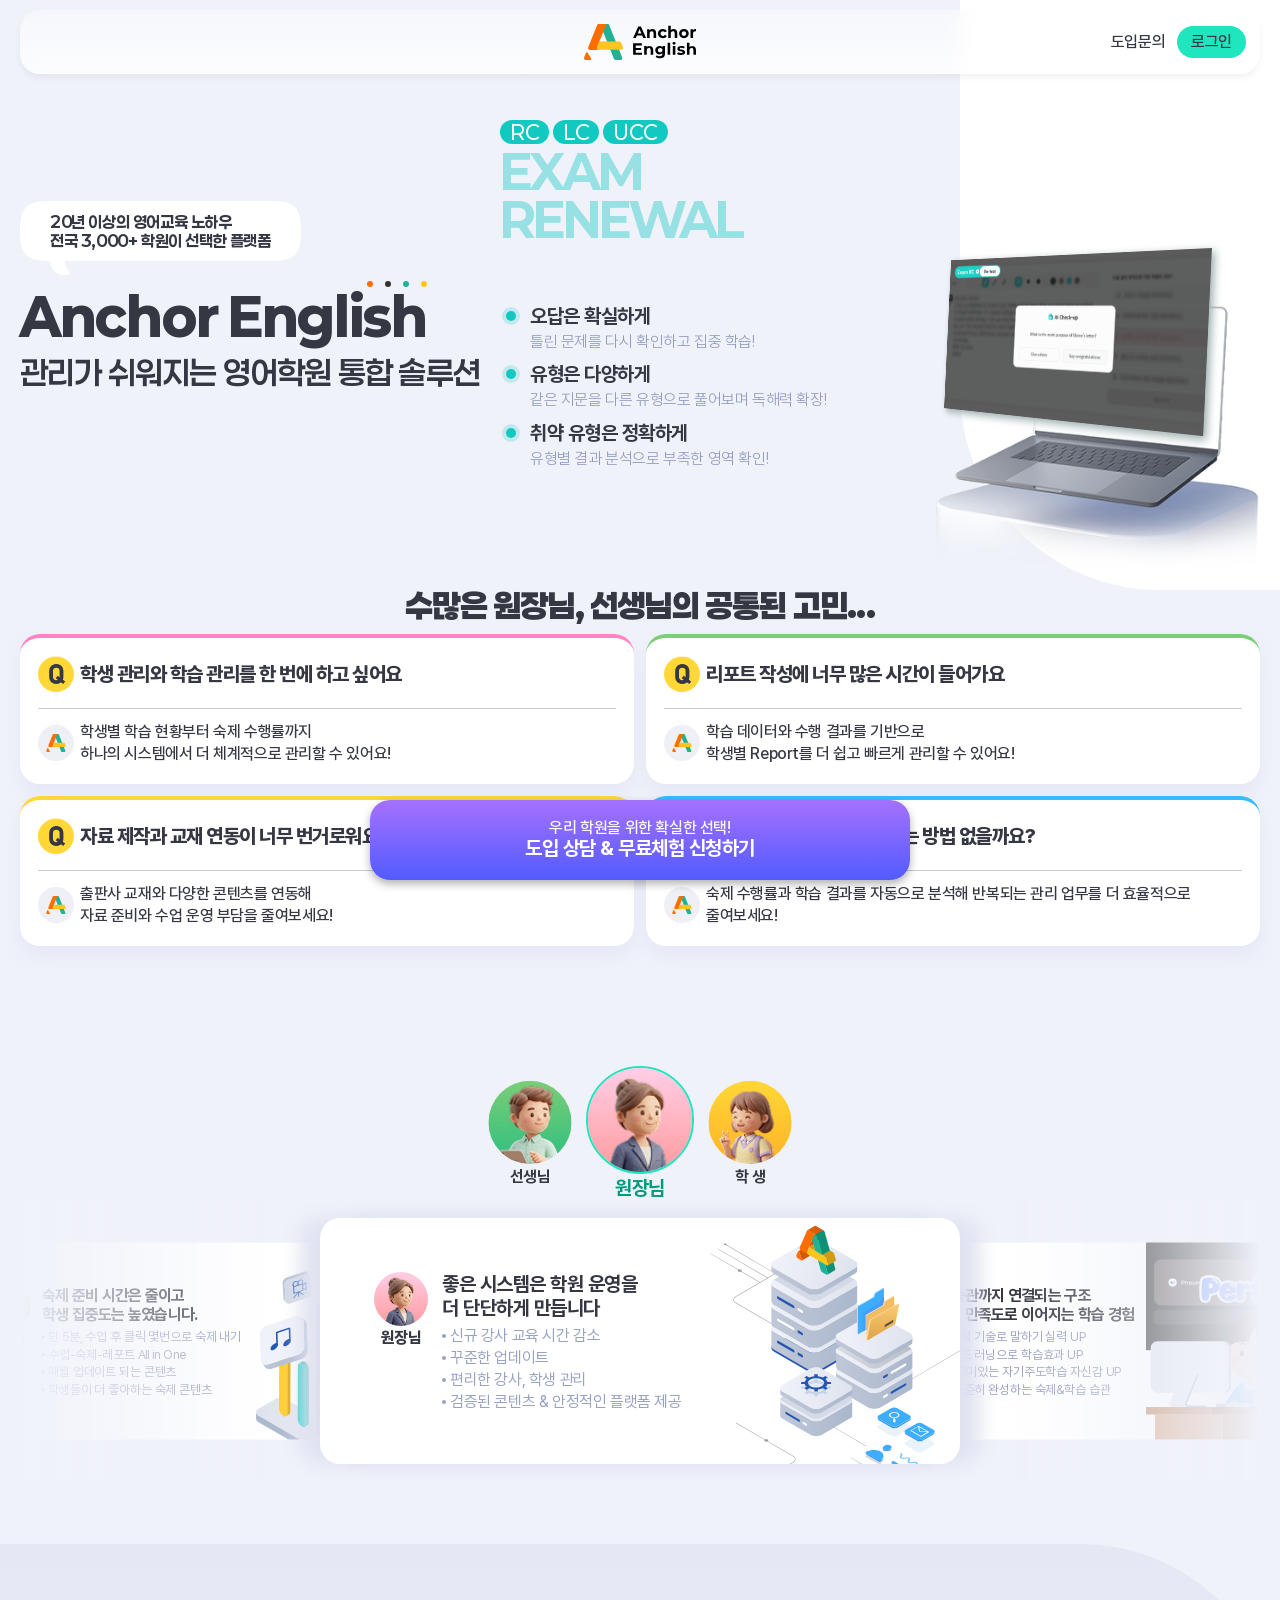
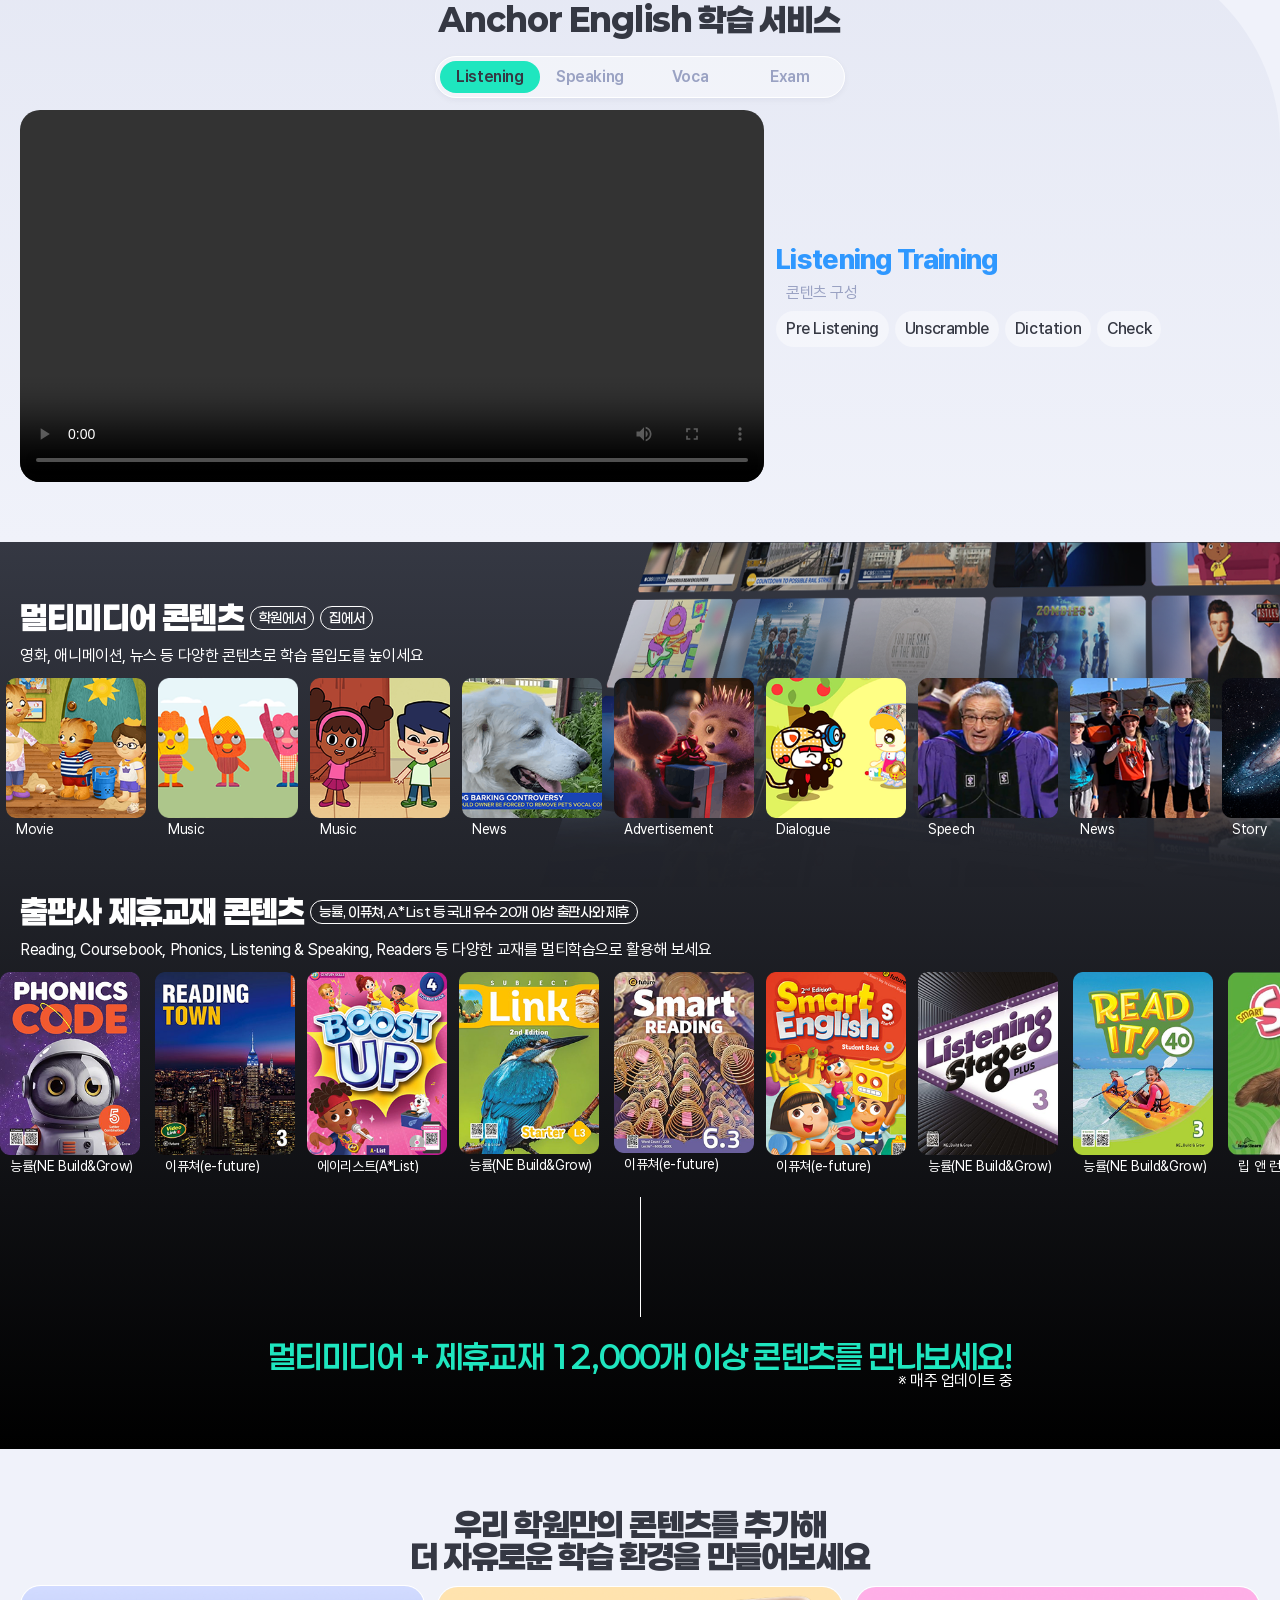
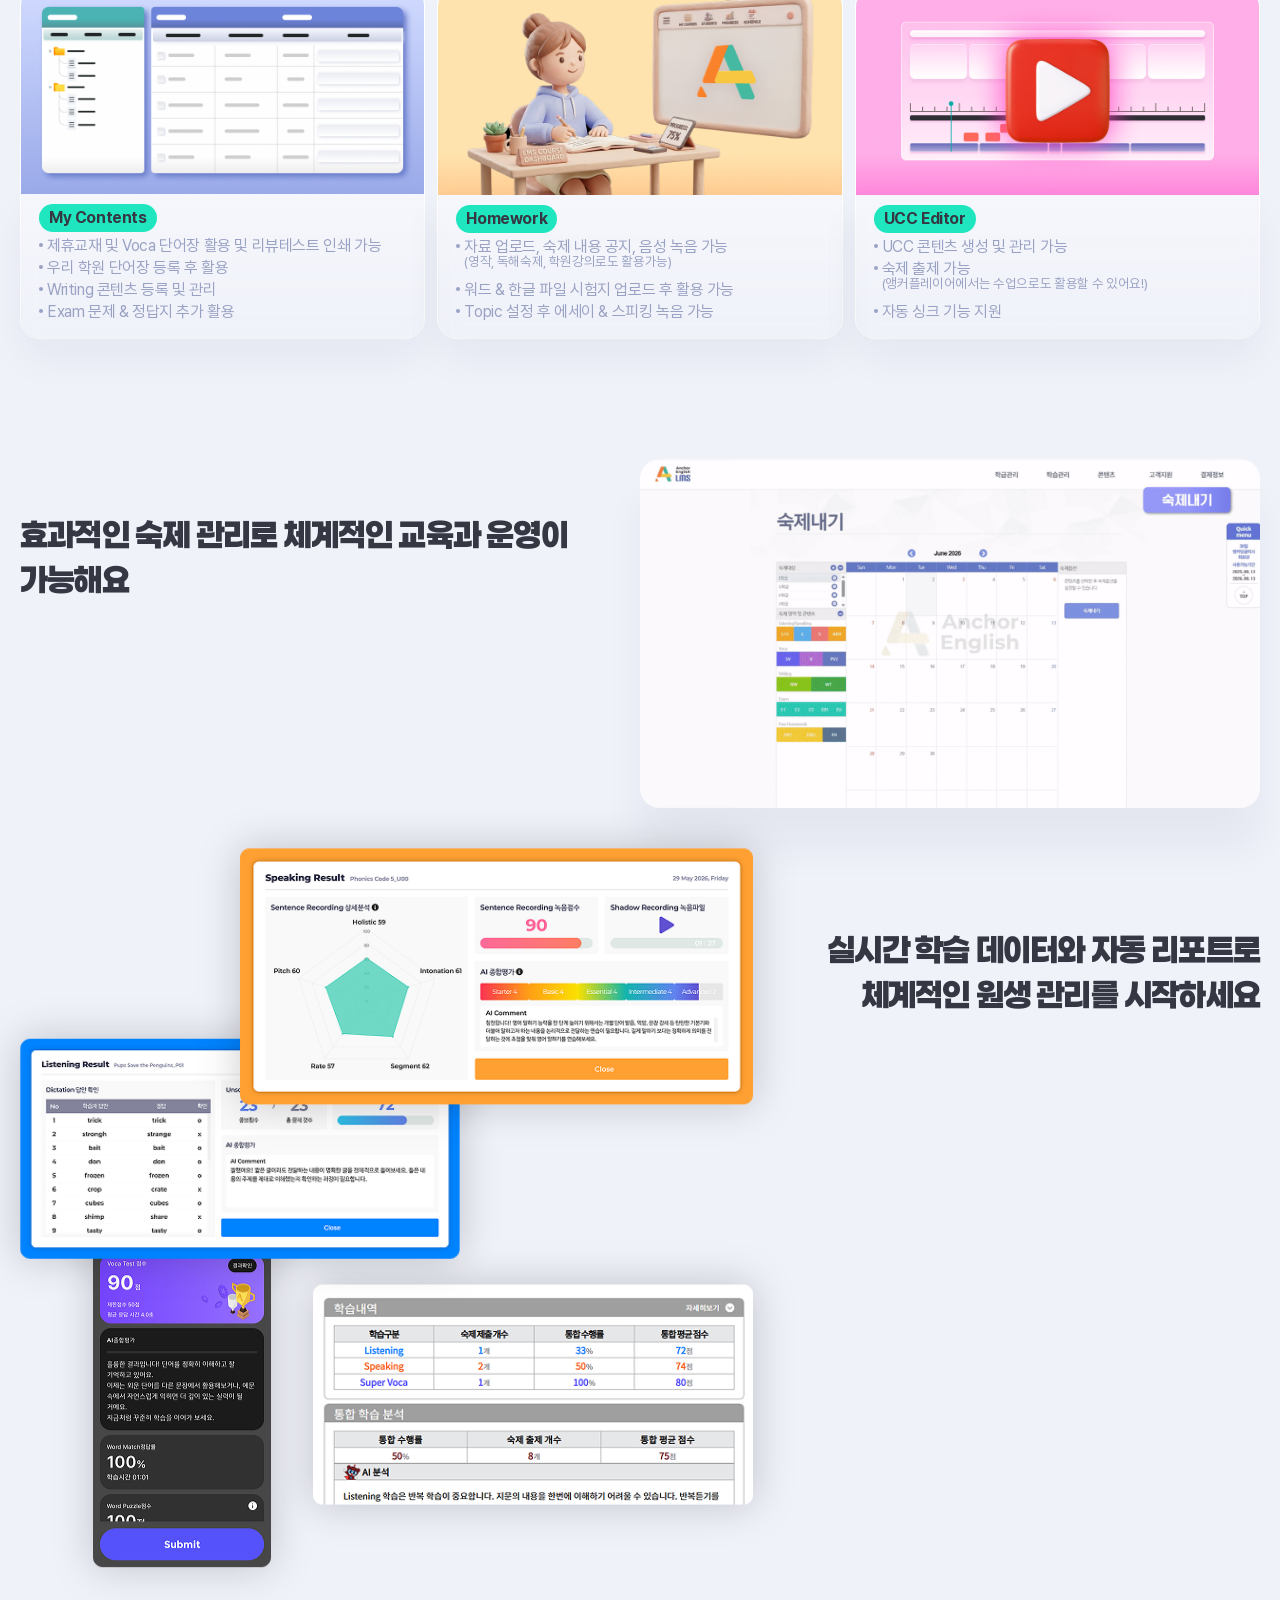
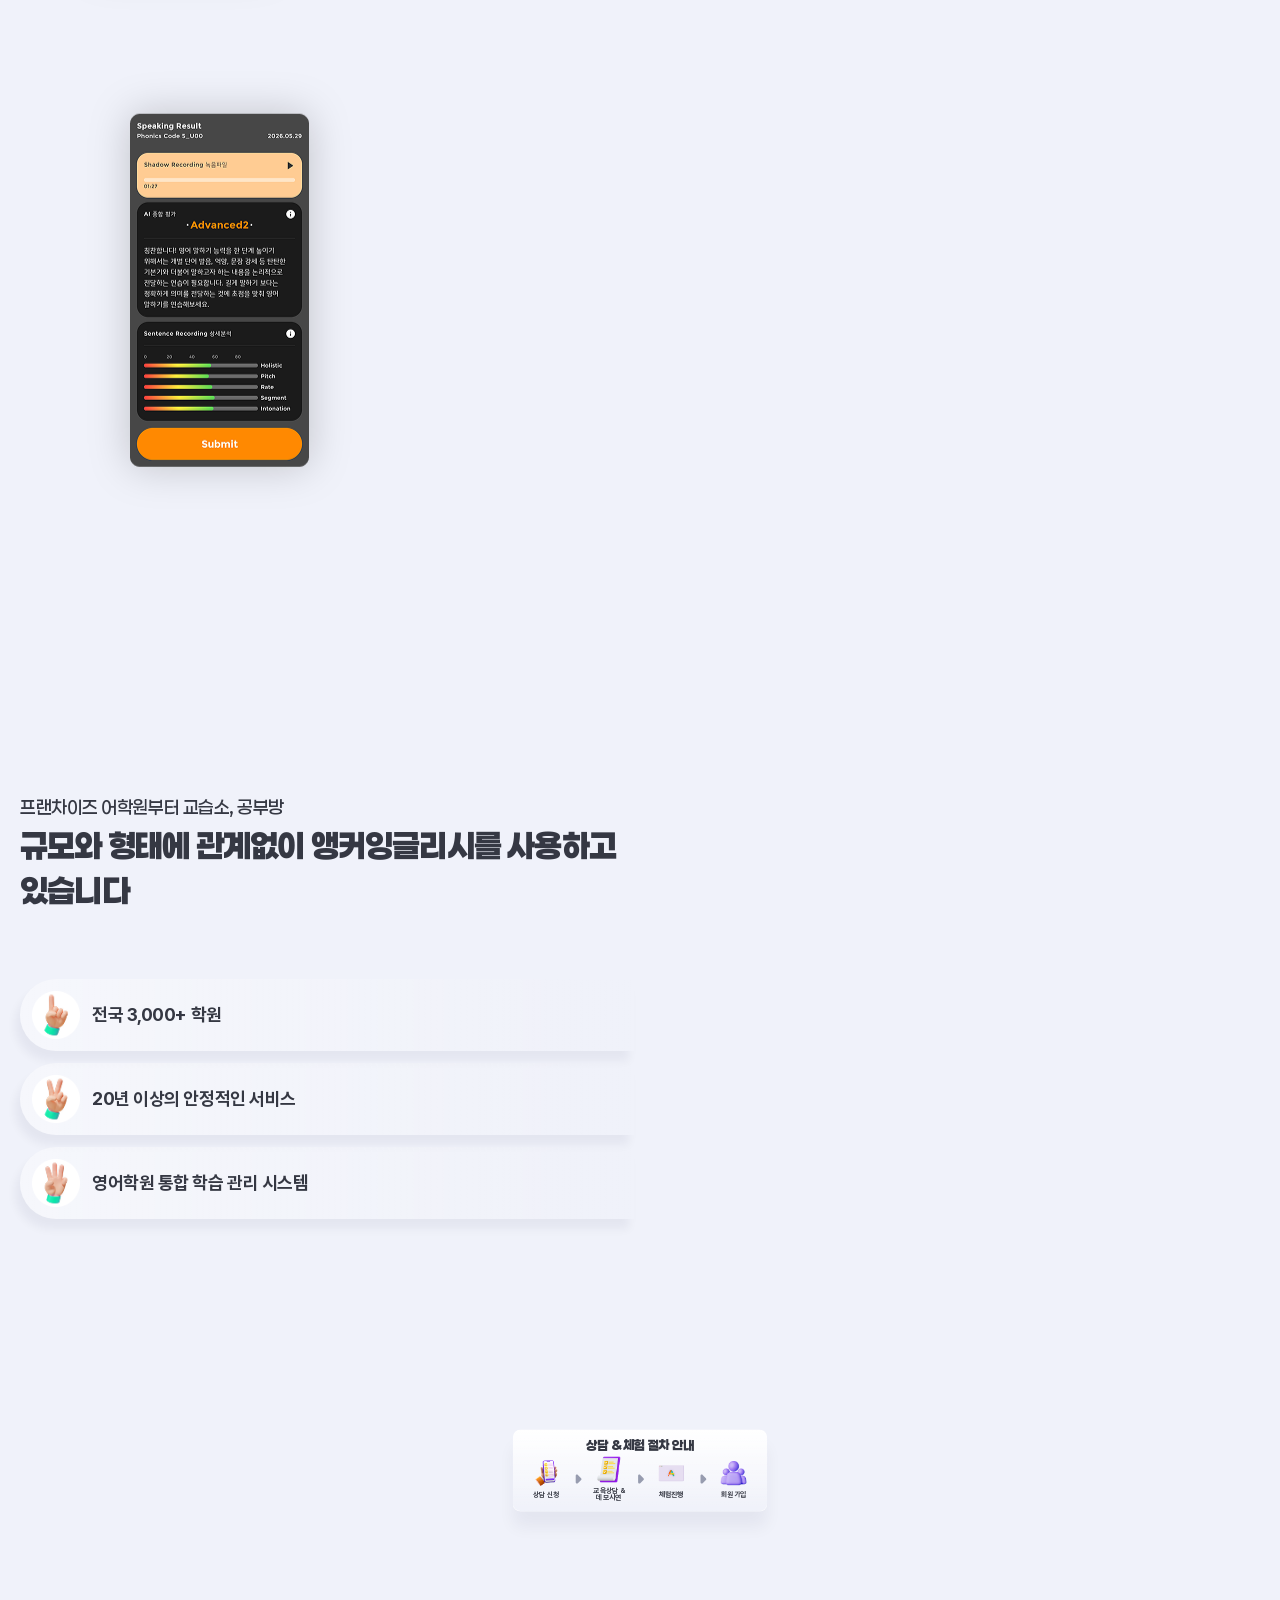
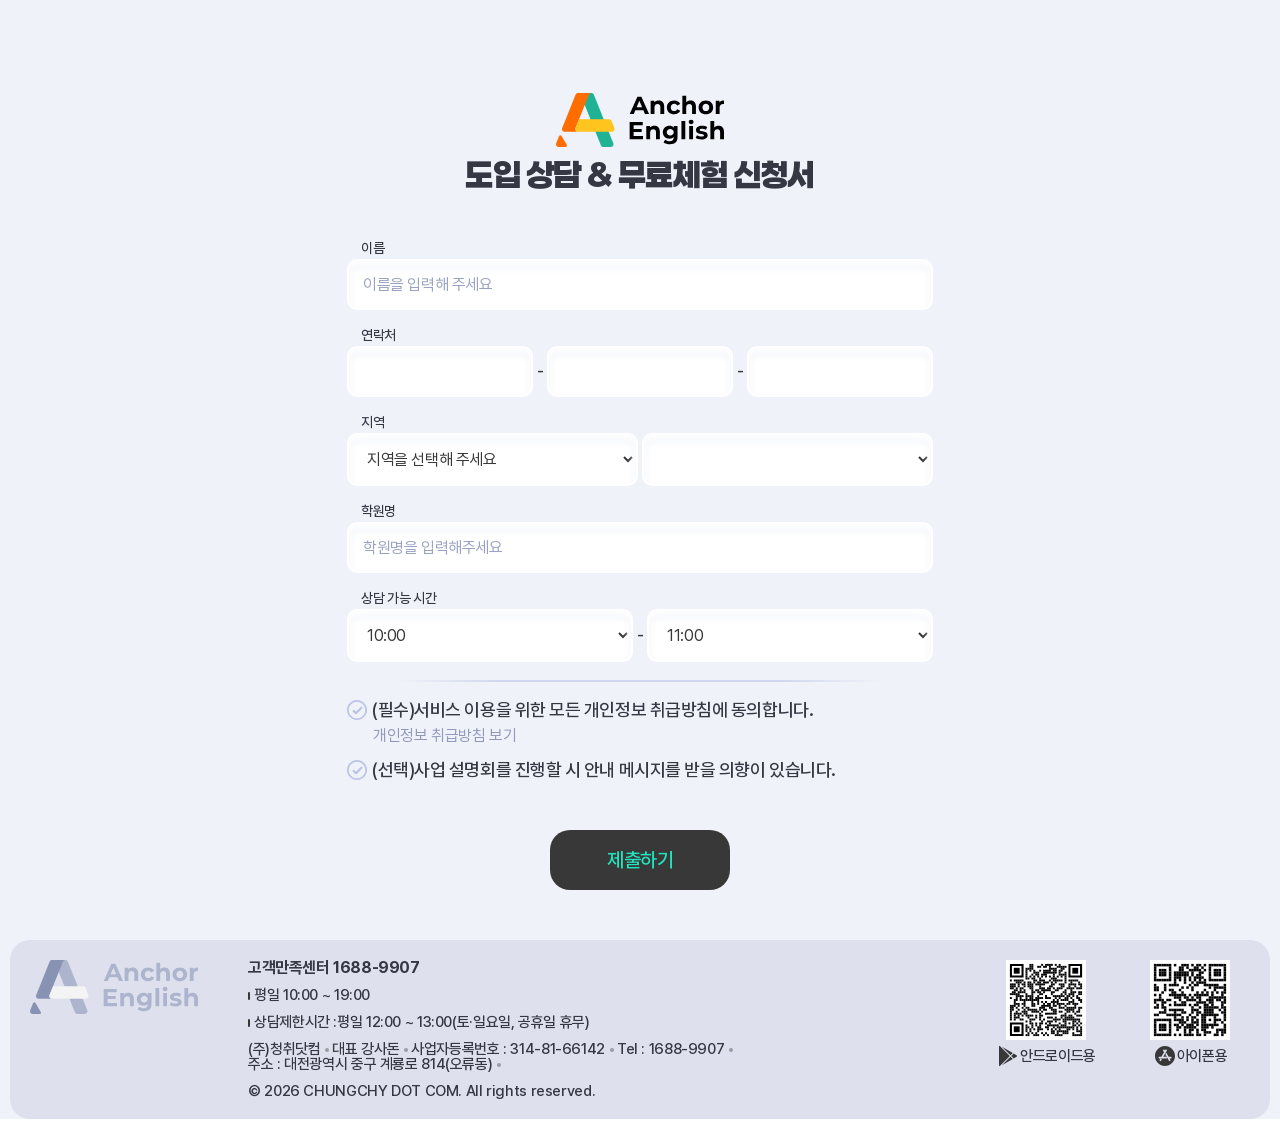
==== commit 47de9f2d: "style.css → landing_p.css 이름 변경, 폰트 경로 절대경로로 수정 Co-Authored-By: Claude Opus 5.5 <noreply@anthropic.c" ====
--- a/index.html
+++ b/index.html
@@ -8,7 +8,7 @@
   <meta name="description" content="원장님이 선택한 1등 영어 프로그램, 지금 무료로 경험해보세요.">
   <meta property="og:title" content="관리가 쉬워지는 영어학원 통합 솔루션! 앵커잉글리시">
   <meta property="og:description" content="원장님이 선택한 1등 영어 프로그램, 지금 무료로 경험해보세요.">
-  <meta property="og:image" content="/public/resource/images/landing/meda-thumb.png">
+  <meta property="og:image" content="./public/resource/images/landing/meda-thumb.png">
   <meta property="og:image:width" content="1200">
   <meta property="og:image:height" content="630">
   <meta property="url" content="https://www.elsd.co.kr">
@@ -16,13 +16,13 @@
   <meta name="robots" content="index,follow">
 
   <link rel="canonical" href="https://www.anchorenglish.co.kr/landing/landing">
-  <link rel="icon" href="/public/resource/images/common/favicon.ico" type="image/x-icon">
-  <link rel="stylesheet" href="/public/resource/css/common/swiper.min.css">
-  <link rel="stylesheet" href="/public/resource/css/common/style.css">
+  <link rel="icon" href="./public/resource/images/common/favicon.ico" type="image/x-icon">
+  <link rel="stylesheet" href="./public/resource/css/common/swiper.min.css">
+  <link rel="stylesheet" href="./public/resource/css/common/landing_p.css">
 
-  <script src="/public/resource/js/jquery-3.3.1.min.js"></script>
-  <script src="/public/resource/js/swiper.min.js"></script>
-  <script src="/public/resource/js/style.js"></script>
+  <script src="./public/resource/js/jquery-3.3.1.min.js"></script>
+  <script src="./public/resource/js/swiper.min.js"></script>
+  <script src="./public/resource/js/style.js"></script>
 </head>
 
 <body>
@@ -30,7 +30,7 @@
     <header>
       <h1>
         <a href="https://www.elsd.co.kr/member/login">
-          <img loading="lazy" src="/public/resource/images/logo.svg" alt="앵커잉글리시">
+          <img loading="lazy" src="./public/resource/images/logo.svg" alt="앵커잉글리시">
         </a>
       </h1>
       <ul class="flex utill">
@@ -51,9 +51,9 @@
         <div class="flex inner">
           <div>
             <div class="flex bubble">
-              <img loading="lazy" src="/public/resource/images/landing/section01-bubbleSide.svg" alt="#">
+              <img loading="lazy" src="./public/resource/images/landing/section01-bubbleSide.svg" alt="#">
               <span>20년 이상의 영어교육 노하우<br>전국 3,000+ 학원이 선택한 플랫폼</span>
-              <img loading="lazy" src="/public/resource/images/landing/section01-bubbleSide.svg" alt="#">
+              <img loading="lazy" src="./public/resource/images/landing/section01-bubbleSide.svg" alt="#">
             </div>
             <h2 class="title">
               <div>
@@ -114,18 +114,18 @@
             <div class="hero-date-window" aria-hidden="true">
               <div class="hero-date-track">
                 <div class="hero-date-strip">
-                  <img src="/public/resource/images/landing/section01-date.png" alt="">
-                  <img src="/public/resource/images/landing/section01-date.png" alt="">
-                </div>
-              </div>
-            </div>
-            <img class="hero-notebook" src="/public/resource/images/landing/section01-notebook.png"
+                  <img src="./public/resource/images/landing/section01-date.png" alt="">
+                  <img src="./public/resource/images/landing/section01-date.png" alt="">
+                </div>
+              </div>
+            </div>
+            <img class="hero-notebook" src="./public/resource/images/landing/section01-notebook.png"
               alt="잠금 화면이 표시된 노트북, COMING SOON">
           </div> -->
           <!-- <div class="img-wrap">
             <div class="rel">
-              <img loading="lazy" class="abs" src="/public/resource/images/landing/section01-image01.png" alt="#">
-              <img loading="lazy" src="/public/resource/images/landing/section01-image02.png" alt="#">
+              <img loading="lazy" class="abs" src="./public/resource/images/landing/section01-image01.png" alt="#">
+              <img loading="lazy" src="./public/resource/images/landing/section01-image02.png" alt="#">
             </div>
             <div class="deco">
               <span>멀티미디어</span>
@@ -135,12 +135,12 @@
               <span>숙제관리</span>
               <span class="pill-white">출판사 제휴교재</span>
               <span class="pill-white">성적표</span>
-              <img loading="lazy" src="/public/resource/images/landing/section01-deco01.png" alt="#">
-              <img loading="lazy" src="/public/resource/images/landing/section01-deco02.png" alt="#">
-              <img loading="lazy" src="/public/resource/images/landing/section01-deco03.png" alt="#">
-              <img loading="lazy" src="/public/resource/images/landing/section01-deco04.png" alt="#">
-              <img loading="lazy" src="/public/resource/images/landing/section01-deco06.png" alt="#" class="bg-color">
-              <img loading="lazy" src="/public/resource/images/landing/section01-deco07.png" alt="#">
+              <img loading="lazy" src="./public/resource/images/landing/section01-deco01.png" alt="#">
+              <img loading="lazy" src="./public/resource/images/landing/section01-deco02.png" alt="#">
+              <img loading="lazy" src="./public/resource/images/landing/section01-deco03.png" alt="#">
+              <img loading="lazy" src="./public/resource/images/landing/section01-deco04.png" alt="#">
+              <img loading="lazy" src="./public/resource/images/landing/section01-deco06.png" alt="#" class="bg-color">
+              <img loading="lazy" src="./public/resource/images/landing/section01-deco07.png" alt="#">
             </div>
           </div> -->
         </div>
@@ -154,41 +154,41 @@
         <ul class="flex">
           <li style="border-top: 4px solid #FF84C4">
             <div class="flex q">
-              <img loading="lazy" src="/public/resource/images/landing/section02-q.svg" alt="#">
+              <img loading="lazy" src="./public/resource/images/landing/section02-q.svg" alt="#">
               <p>학생 관리와 학습 관리를 한 번에 하고 싶어요</p>
             </div>
             <div class="flex a">
-              <img loading="lazy" src="/public/resource/images/landing/section02-a.svg" alt="#">
+              <img loading="lazy" src="./public/resource/images/landing/section02-a.svg" alt="#">
               <p>학생별 학습 현황부터 숙제 수행률까지<br> 하나의 시스템에서 더 체계적으로 관리할 수 있어요!</p>
             </div>
           </li>
           <li style="border-top: 4px solid #7ACE76">
             <div class="flex q">
-              <img loading="lazy" src="/public/resource/images/landing/section02-q.svg" alt="#">
+              <img loading="lazy" src="./public/resource/images/landing/section02-q.svg" alt="#">
               <p>리포트 작성에 너무 많은 시간이 들어가요</p>
             </div>
             <div class="flex a">
-              <img loading="lazy" src="/public/resource/images/landing/section02-a.svg" alt="#">
+              <img loading="lazy" src="./public/resource/images/landing/section02-a.svg" alt="#">
               <p>학습 데이터와 수행 결과를 기반으로<br> 학생별 Report를 더 쉽고 빠르게 관리할 수 있어요!</p>
             </div>
           </li>
           <li style="border-top: 4px solid #FFD736">
             <div class="flex q">
-              <img loading="lazy" src="/public/resource/images/landing/section02-q.svg" alt="#">
+              <img loading="lazy" src="./public/resource/images/landing/section02-q.svg" alt="#">
               <p>자료 제작과 교재 연동이 너무 번거로워요</p>
             </div>
             <div class="flex a">
-              <img loading="lazy" src="/public/resource/images/landing/section02-a.svg" alt="#">
+              <img loading="lazy" src="./public/resource/images/landing/section02-a.svg" alt="#">
               <p>출판사 교재와 다양한 콘텐츠를 연동해<br> 자료 준비와 수업 운영 부담을 줄여보세요!</p>
             </div>
           </li>
           <li style="border-top: 4px solid #36BCFF">
             <div class="flex q">
-              <img loading="lazy" src="/public/resource/images/landing/section02-q.svg" alt="#">
+              <img loading="lazy" src="./public/resource/images/landing/section02-q.svg" alt="#">
               <p>성적 & 숙제 검사 알아서 되는 방법 없을까요?</p>
             </div>
             <div class="flex a">
-              <img loading="lazy" src="/public/resource/images/landing/section02-a.svg" alt="#">
+              <img loading="lazy" src="./public/resource/images/landing/section02-a.svg" alt="#">
               <p>숙제 수행률과 학습 결과를 자동으로 분석해 반복되는 관리 업무를 더 효율적으로 줄여보세요!</p>
             </div>
           </li>
@@ -202,19 +202,19 @@
           <ul>
             <li>
               <button type="button" class="btn btn-slide">
-                <img loading="lazy" src="/public/resource/images/landing/section03-chara03.png" alt="#">
+                <img loading="lazy" src="./public/resource/images/landing/section03-chara03.png" alt="#">
                 <p>선생님</p>
               </button>
             </li>
             <li>
               <button type="button" class="btn btn-slide act">
-                <img loading="lazy" src="/public/resource/images/landing/section03-chara01.png" alt="#">
+                <img loading="lazy" src="./public/resource/images/landing/section03-chara01.png" alt="#">
                 <p>원장님</p>
               </button>
             </li>
             <li>
               <button type="button" class="btn btn-slide">
-                <img loading="lazy" src="/public/resource/images/landing/section03-chara02.png" alt="#">
+                <img loading="lazy" src="./public/resource/images/landing/section03-chara02.png" alt="#">
                 <p>학 생</p>
               </button>
             </li>
@@ -226,7 +226,7 @@
             <div class="swiper-slide">
               <div class="flex">
                 <div class="thumb">
-                  <img loading="lazy" src="/public/resource/images/landing/section03-chara03.png" alt="#">
+                  <img loading="lazy" src="./public/resource/images/landing/section03-chara03.png" alt="#">
                   <p>선생님</p>
                 </div>
                 <div class="text">
@@ -239,14 +239,14 @@
                   </ul>
                 </div>
                 <div class="abs">
-                  <img loading="lazy" src="/public/resource/images/landing/section03-sliderImg03.svg" alt="#">
+                  <img loading="lazy" src="./public/resource/images/landing/section03-sliderImg03.svg" alt="#">
                 </div>
               </div>
             </div>
             <div class="swiper-slide">
               <div class="flex">
                 <div class="thumb">
-                  <img loading="lazy" src="/public/resource/images/landing/section03-chara01.png" alt="#">
+                  <img loading="lazy" src="./public/resource/images/landing/section03-chara01.png" alt="#">
                   <p>원장님</p>
                 </div>
                 <div class="text">
@@ -259,14 +259,14 @@
                   </ul>
                 </div>
                 <div class="abs">
-                  <img loading="lazy" src="/public/resource/images/landing/section03-sliderImg01.svg" alt="#">
+                  <img loading="lazy" src="./public/resource/images/landing/section03-sliderImg01.svg" alt="#">
                 </div>
               </div>
             </div>
             <div class="swiper-slide">
               <div class="flex">
                 <div class="thumb">
-                  <img loading="lazy" src="/public/resource/images/landing/section03-chara02.png" alt="#">
+                  <img loading="lazy" src="./public/resource/images/landing/section03-chara02.png" alt="#">
                   <p>학 생</p>
                 </div>
                 <div class="text">
@@ -279,7 +279,7 @@
                   </ul>
                 </div>
                 <div class="abs">
-                  <img loading="lazy" src="/public/resource/images/landing/section03-sliderImg02.svg" alt="#">
+                  <img loading="lazy" src="./public/resource/images/landing/section03-sliderImg02.svg" alt="#">
                 </div>
               </div>
             </div>
@@ -297,7 +297,7 @@
         </h3>
         <ul class="flex tab">
           <li>
-            <button class="btn">
+            <button class="btn act">
               <span>Listening</span>
             </button>
           </li>
@@ -312,14 +312,14 @@
             </button>
           </li>
           <li>
-            <button class="btn act">
+            <button class="btn">
               <span>Exam</span>
             </button>
           </li>
         </ul>
         <div class="tab-contents">
-          <div class="flex tab-item">
-            <video controls src="/public/resource/images/landing/secetion04-listening.mp4"></video>
+          <div class="flex tab-item act">
+            <video controls src="./public/resource/images/landing/secetion04-listening.mp4"></video>
             <div class="text">
               <p style="color: #2F98FF">Listening Training</p>
               <dl>
@@ -336,7 +336,7 @@
             </div>
           </div>
           <div class="flex tab-item">
-            <video controls src="/public/resource/images/landing/secetion04-speaking.mp4"></video>
+            <video controls src="./public/resource/images/landing/secetion04-speaking.mp4"></video>
             <div class="text">
               <p style="color: #FF782F">Speaking Training</p>
               <dl>
@@ -352,7 +352,7 @@
             </div>
           </div>
           <div class="flex tab-item">
-            <video controls src="/public/resource/images/landing/secetion04-voca.mp4"></video>
+            <video controls src="./public/resource/images/landing/secetion04-voca.mp4"></video>
             <div>
               <div class="text">
                 <p style="color: #A15DFF">Super Voca</p>
@@ -389,8 +389,8 @@
               </div>
             </div>
           </div>
-          <div class="flex tab-item act">
-            <img src="./public/resource/images/landing/secetion04-exam.gif" alt="">
+          <div class="flex tab-item">
+            <video controls src="./public/resource/images/landing/secetion04-exam.mp4"></video>
             <div>
               <div class="text">
                 <p style="color: #15D0C7">Exam LC</p>
@@ -450,43 +450,43 @@
         <div class="rolling-wrap">
           <div class="inner">
             <div class="item">
-              <img loading="lazy" src="/public/resource/images/landing/section05-slide-01-01.png" alt="#">
+              <img loading="lazy" src="./public/resource/images/landing/section05-slide-01-01.png" alt="#">
               <p>Movie</p>
             </div>
             <div class="item">
-              <img loading="lazy" src="/public/resource/images/landing/section05-slide-01-02.png" alt="#">
+              <img loading="lazy" src="./public/resource/images/landing/section05-slide-01-02.png" alt="#">
               <p>Music</p>
             </div>
             <div class="item">
-              <img loading="lazy" src="/public/resource/images/landing/section05-slide-01-03.png" alt="#">
+              <img loading="lazy" src="./public/resource/images/landing/section05-slide-01-03.png" alt="#">
               <p>Music</p>
             </div>
             <div class="item">
-              <img loading="lazy" src="/public/resource/images/landing/section05-slide-01-04.png" alt="#">
+              <img loading="lazy" src="./public/resource/images/landing/section05-slide-01-04.png" alt="#">
               <p>News</p>
             </div>
             <div class="item">
-              <img loading="lazy" src="/public/resource/images/landing/section05-slide-01-05.png" alt="#">
+              <img loading="lazy" src="./public/resource/images/landing/section05-slide-01-05.png" alt="#">
               <p>Advertisement</p>
             </div>
             <div class="item">
-              <img loading="lazy" src="/public/resource/images/landing/section05-slide-01-06.png" alt="#">
+              <img loading="lazy" src="./public/resource/images/landing/section05-slide-01-06.png" alt="#">
               <p>Dialogue</p>
             </div>
             <div class="item">
-              <img loading="lazy" src="/public/resource/images/landing/section05-slide-01-07.png" alt="#">
+              <img loading="lazy" src="./public/resource/images/landing/section05-slide-01-07.png" alt="#">
               <p>Speech</p>
             </div>
             <div class="item">
-              <img loading="lazy" src="/public/resource/images/landing/section05-slide-01-08.png" alt="#">
+              <img loading="lazy" src="./public/resource/images/landing/section05-slide-01-08.png" alt="#">
               <p>News</p>
             </div>
             <div class="item">
-              <img loading="lazy" src="/public/resource/images/landing/section05-slide-01-09.png" alt="#">
+              <img loading="lazy" src="./public/resource/images/landing/section05-slide-01-09.png" alt="#">
               <p>Story</p>
             </div>
             <div class="item">
-              <img loading="lazy" src="/public/resource/images/landing/section05-slide-01-10.png" alt="#">
+              <img loading="lazy" src="./public/resource/images/landing/section05-slide-01-10.png" alt="#">
               <p>Animation</p>
             </div>
           </div>
@@ -507,47 +507,47 @@
         <div class="rolling-wrap">
           <div class="inner">
             <div class="item">
-              <img loading="lazy" src="/public/resource/images/landing/section05-slide-02-01.png" alt="#">
+              <img loading="lazy" src="./public/resource/images/landing/section05-slide-02-01.png" alt="#">
               <p>능률(NE Build&Grow)</p>
             </div>
             <div class="item">
-              <img loading="lazy" src="/public/resource/images/landing/section05-slide-02-02.png" alt="#">
+              <img loading="lazy" src="./public/resource/images/landing/section05-slide-02-02.png" alt="#">
               <p>이퓨쳐(e-future)</p>
             </div>
             <div class="item">
-              <img loading="lazy" src="/public/resource/images/landing/section05-slide-02-03.png" alt="#">
+              <img loading="lazy" src="./public/resource/images/landing/section05-slide-02-03.png" alt="#">
               <p>에이리스트(A*List)</p>
             </div>
             <div class="item">
-              <img loading="lazy" src="/public/resource/images/landing/section05-slide-02-04.png" alt="#">
+              <img loading="lazy" src="./public/resource/images/landing/section05-slide-02-04.png" alt="#">
               <p>능률(NE Build&Grow)</p>
             </div>
             <div class="item">
-              <img loading="lazy" src="/public/resource/images/landing/section05-slide-02-05.png" alt="#">
+              <img loading="lazy" src="./public/resource/images/landing/section05-slide-02-05.png" alt="#">
               <p>이퓨쳐(e-future)</p>
             </div>
             <div class="item">
-              <img loading="lazy" src="/public/resource/images/landing/section05-slide-02-06.png" alt="#">
+              <img loading="lazy" src="./public/resource/images/landing/section05-slide-02-06.png" alt="#">
               <p>이퓨쳐(e-future)</p>
             </div>
             <div class="item">
-              <img loading="lazy" src="/public/resource/images/landing/section05-slide-02-07.png" alt="#">
+              <img loading="lazy" src="./public/resource/images/landing/section05-slide-02-07.png" alt="#">
               <p>능률(NE Build&Grow)</p>
             </div>
             <div class="item">
-              <img loading="lazy" src="/public/resource/images/landing/section05-slide-02-08.png" alt="#">
+              <img loading="lazy" src="./public/resource/images/landing/section05-slide-02-08.png" alt="#">
               <p>능률(NE Build&Grow)</p>
             </div>
             <div class="item">
-              <img loading="lazy" src="/public/resource/images/landing/section05-slide-02-09.png" alt="#">
+              <img loading="lazy" src="./public/resource/images/landing/section05-slide-02-09.png" alt="#">
               <p>립 앤 런</p>
             </div>
             <div class="item">
-              <img loading="lazy" src="/public/resource/images/landing/section05-slide-02-10.png" alt="#">
+              <img loading="lazy" src="./public/resource/images/landing/section05-slide-02-10.png" alt="#">
               <p>러닝터틀</p>
             </div>
             <div class="item">
-              <img loading="lazy" src="/public/resource/images/landing/section05-slide-02-11.png" alt="#">
+              <img loading="lazy" src="./public/resource/images/landing/section05-slide-02-11.png" alt="#">
               <p>맥밀란</p>
             </div>
           </div>
@@ -567,7 +567,7 @@
         <ul class="flex">
           <li>
             <div class="thumb">
-              <img loading="lazy" src="/public/resource/images/landing/section06-list01.png" alt="#">
+              <img loading="lazy" src="./public/resource/images/landing/section06-list01.png" alt="#">
             </div>
             <div class="text">
               <span class="tag">My Contents</span>
@@ -581,7 +581,7 @@
           </li>
           <li>
             <div class="thumb">
-              <img loading="lazy" src="/public/resource/images/landing/section06-list02.png" alt="#">
+              <img loading="lazy" src="./public/resource/images/landing/section06-list02.png" alt="#">
             </div>
             <div class="text">
               <span class="tag">Homework</span>
@@ -594,7 +594,7 @@
           </li>
           <li>
             <div class="thumb">
-              <img loading="lazy" src="/public/resource/images/landing/section06-list03.png" alt="#">
+              <img loading="lazy" src="./public/resource/images/landing/section06-list03.png" alt="#">
             </div>
             <div class="text">
               <span class="tag">UCC Editor</span>
@@ -614,7 +614,7 @@
           <h3 class="title">
             <p>효과적인 숙제 관리로 체계적인 교육과 운영이 가능해요</p>
           </h3>
-          <img loading="lazy" src="/public/resource/images/landing/section07.gif" alt="#">
+          <img loading="lazy" src="./public/resource/images/landing/section07.gif" alt="#">
         </div>
       </div>
     </section>
@@ -625,15 +625,15 @@
             <p>실시간 학습 데이터와 자동 리포트로 체계적인 원생 관리를 시작하세요</p>
           </h3>
           <div class="img-wrap">
-            <img loading="lazy" data-speed="1.1" src="/public/resource/images/landing/section08-img01.png"
+            <img loading="lazy" data-speed="1.1" src="./public/resource/images/landing/section08-img01.png"
               alt="앵커잉글리시 스피킹학습">
-            <img loading="lazy" data-speed="1.2" src="/public/resource/images/landing/section08-img02.png"
+            <img loading="lazy" data-speed="1.2" src="./public/resource/images/landing/section08-img02.png"
               alt="앵커잉글리시 리스닝학습">
-            <img loading="lazy" data-speed="1.4" src="/public/resource/images/landing/section08-img03.png"
+            <img loading="lazy" data-speed="1.4" src="./public/resource/images/landing/section08-img03.png"
               alt="앵커잉글리시 리스닝학습">
-            <img loading="lazy" data-speed="1.2" src="/public/resource/images/landing/section08-img04.png"
+            <img loading="lazy" data-speed="1.2" src="./public/resource/images/landing/section08-img04.png"
               alt="앵커잉글리시 리스닝학습">
-            <img loading="lazy" data-speed="1.3" src="/public/resource/images/landing/section08-img05.png"
+            <img loading="lazy" data-speed="1.3" src="./public/resource/images/landing/section08-img05.png"
               alt="앵커잉글리시 리스닝학습">
           </div>
         </div>
@@ -649,34 +649,34 @@
           <ul class="step-list">
             <li>
               <div class="thumb">
-                <img loading="lazy" src="/public/resource/images/landing/section09-step01.png" alt="스텝1">
+                <img loading="lazy" src="./public/resource/images/landing/section09-step01.png" alt="스텝1">
               </div>
               <p>전국 3,000+ 학원</p>
             </li>
             <li>
               <div class="thumb">
-                <img loading="lazy" src="/public/resource/images/landing/section09-step02.png" alt="스텝2">
+                <img loading="lazy" src="./public/resource/images/landing/section09-step02.png" alt="스텝2">
               </div>
               <p>20년 이상의 안정적인 서비스</p>
             </li>
             <li>
               <div class="thumb">
-                <img loading="lazy" src="/public/resource/images/landing/section09-step03.png" alt="스텝3">
+                <img loading="lazy" src="./public/resource/images/landing/section09-step03.png" alt="스텝3">
               </div>
               <p>영어학원 통합 학습 관리 시스템</p>
             </li>
           </ul>
           <div class="img-wrap">
-            <img loading="lazy" src="/public/resource/images/landing/section09-piece01.png" alt="#">
-            <img loading="lazy" src="/public/resource/images/landing/section09-piece02.png" alt="#">
-            <img loading="lazy" src="/public/resource/images/landing/section09-piece03.png" alt="#">
-            <img loading="lazy" src="/public/resource/images/landing/section09-piece04.png" alt="#">
-            <img loading="lazy" src="/public/resource/images/landing/section09-piece05.png" alt="#">
-            <img loading="lazy" src="/public/resource/images/landing/section09-piece06.png" alt="#">
-            <img loading="lazy" src="/public/resource/images/landing/section09-piece07.png" alt="#">
-            <img loading="lazy" src="/public/resource/images/landing/section09-piece08.png" alt="#">
-            <img loading="lazy" src="/public/resource/images/landing/section09-piece09.png" alt="#">
-            <img loading="lazy" src="/public/resource/images/landing/section09-pin.png" alt="#">
+            <img loading="lazy" src="./public/resource/images/landing/section09-piece01.png" alt="#">
+            <img loading="lazy" src="./public/resource/images/landing/section09-piece02.png" alt="#">
+            <img loading="lazy" src="./public/resource/images/landing/section09-piece03.png" alt="#">
+            <img loading="lazy" src="./public/resource/images/landing/section09-piece04.png" alt="#">
+            <img loading="lazy" src="./public/resource/images/landing/section09-piece05.png" alt="#">
+            <img loading="lazy" src="./public/resource/images/landing/section09-piece06.png" alt="#">
+            <img loading="lazy" src="./public/resource/images/landing/section09-piece07.png" alt="#">
+            <img loading="lazy" src="./public/resource/images/landing/section09-piece08.png" alt="#">
+            <img loading="lazy" src="./public/resource/images/landing/section09-piece09.png" alt="#">
+            <img loading="lazy" src="./public/resource/images/landing/section09-pin.png" alt="#">
           </div>
         </div>
       </div>
@@ -688,28 +688,28 @@
         </h3>
         <ul class="flex">
           <li>
-            <img loading="lazy" src="/public/resource/images/landing/section10-step01.png" alt="step1">
+            <img loading="lazy" src="./public/resource/images/landing/section10-step01.png" alt="step1">
             <p>상담 신청</p>
           </li>
           <li>
-            <img loading="lazy" src="/public/resource/images/landing/icn-arrow.svg" alt="#">
-          </li>
-          <li>
-            <img loading="lazy" src="/public/resource/images/landing/section10-step02.png" alt="step2">
+            <img loading="lazy" src="./public/resource/images/landing/icn-arrow.svg" alt="#">
+          </li>
+          <li>
+            <img loading="lazy" src="./public/resource/images/landing/section10-step02.png" alt="step2">
             <p>교육상담 & 데모시연</p>
           </li>
           <li>
-            <img loading="lazy" src="/public/resource/images/landing/icn-arrow.svg" alt="#">
-          </li>
-          <li>
-            <img loading="lazy" src="/public/resource/images/landing/section10-step03.png" alt="step3">
+            <img loading="lazy" src="./public/resource/images/landing/icn-arrow.svg" alt="#">
+          </li>
+          <li>
+            <img loading="lazy" src="./public/resource/images/landing/section10-step03.png" alt="step3">
             <p>체험진행</p>
           </li>
           <li>
-            <img loading="lazy" src="/public/resource/images/landing/icn-arrow.svg" alt="#">
-          </li>
-          <li>
-            <img loading="lazy" src="/public/resource/images/landing/section10-step04.png" alt="step4">
+            <img loading="lazy" src="./public/resource/images/landing/icn-arrow.svg" alt="#">
+          </li>
+          <li>
+            <img loading="lazy" src="./public/resource/images/landing/section10-step04.png" alt="step4">
             <p>회원가입</p>
           </li>
         </ul>
@@ -717,7 +717,7 @@
     </section>
     <section id="application" class="section section11">
       <div class="con">
-        <img loading="lazy" src="/public/resource/images/logo.svg" alt="앵커잉글리시">
+        <img loading="lazy" src="./public/resource/images/logo.svg" alt="앵커잉글리시">
         <h3 class="title">
           <p>도입 상담 & 무료체험 신청서</p>
         </h3>
@@ -794,8 +794,8 @@
             <label for="privacyAgree" class="check_box">
               <input type="checkbox" name="checkbox" id="privacyAgree">
               <div class="checkbox-img-wrap">
-                <img loading="lazy" src="/public/resource/images/landing/icn-check.svg" alt="체크하기">
-                <img loading="lazy" src="/public/resource/images/landing/icn-check+act.svg" alt="체크 해제하기">
+                <img loading="lazy" src="./public/resource/images/landing/icn-check.svg" alt="체크하기">
+                <img loading="lazy" src="./public/resource/images/landing/icn-check+act.svg" alt="체크 해제하기">
               </div>
               <p class="info">(필수)서비스 이용을 위한 모든 개인정보 취급방침에 동의합니다.</p>
             </label>
@@ -803,8 +803,8 @@
             <label for="marketingMsg" class="check_box">
               <input type="checkbox" name="checkbox" id="marketingMsg">
               <div class="checkbox-img-wrap">
-                <img loading="lazy" src="/public/resource/images/landing/icn-check.svg" alt="체크하기">
-                <img loading="lazy" src="/public/resource/images/landing/icn-check+act.svg" alt="체크 해제하기">
+                <img loading="lazy" src="./public/resource/images/landing/icn-check.svg" alt="체크하기">
+                <img loading="lazy" src="./public/resource/images/landing/icn-check+act.svg" alt="체크 해제하기">
               </div>
               <p class="info">(선택)사업 설명회를 진행할 시 안내 메시지를 받을 의향이 있습니다.</p>
             </label>
@@ -818,7 +818,7 @@
       <div class="con">
         <div class="flex foo-info">
           <div class="thumb">
-            <img loading="lazy" src="/public/resource/images/landing/logo-gray.svg" alt="앵커잉글리시">
+            <img loading="lazy" src="./public/resource/images/landing/logo-gray.svg" alt="앵커잉글리시">
           </div>
           <div class="text">
             <h4><b>고객만족센터 1688-9907</b></h4>
@@ -836,9 +836,9 @@
           <ul class="flex qr-wrap">
             <li>
               <a href="https://play.google.com/store/apps/details?id=com.chungchy.anchorenglish">
-                <img loading="lazy" src="/public/resource/images/landing/qr-playStore.svg" alt="플레이스토어 qr코드">
+                <img loading="lazy" src="./public/resource/images/landing/qr-playStore.svg" alt="플레이스토어 qr코드">
                 <div class="flex">
-                  <img loading="lazy" src="/public/resource/images/landing/icn-playStore.svg" alt="#">
+                  <img loading="lazy" src="./public/resource/images/landing/icn-playStore.svg" alt="#">
                   <p>안드로이드용</p>
                 </div>
               </a>
@@ -846,9 +846,9 @@
             <li>
               <a
                 href="https://apps.apple.com/kr/app/%EC%95%B5%EC%BB%A4%EC%9E%89%EA%B8%80%EB%A6%AC%EC%8B%9C/id1540226317">
-                <img loading="lazy" src="/public/resource/images/landing/qr-appStore.svg" alt="앱스토어 qr코드">
+                <img loading="lazy" src="./public/resource/images/landing/qr-appStore.svg" alt="앱스토어 qr코드">
                 <div class="flex">
-                  <img loading="lazy" src="/public/resource/images/landing/icn-appStore.svg" alt="#">
+                  <img loading="lazy" src="./public/resource/images/landing/icn-appStore.svg" alt="#">
                   <p>아이폰용</p>
                 </div>
               </a>
@@ -860,7 +860,7 @@
     <div class="dimmed">
       <div class="popup terms">
         <button class="btn">
-          <img loading="lazy" src="/public/resource/images/landing/icn-close.svg" alt="팝업 닫기">
+          <img loading="lazy" src="./public/resource/images/landing/icn-close.svg" alt="팝업 닫기">
         </button>
         <h3 class="title">
           <p>개인정보 수집/이용동의</p>
--- a/public/resource/css/common/landing_p.css
+++ b/public/resource/css/common/landing_p.css
@@ -0,0 +1,3884 @@
+@font-face {
+  font-family: "Pretendard";
+  font-weight: 900;
+  font-display: swap;
+  src:
+    local("Pretendard Black"),
+    url(/public/resource/font/Pretendard-Black.woff2) format("woff2");
+}
+
+@font-face {
+  font-family: "Pretendard";
+  font-weight: 800;
+  font-display: swap;
+  src:
+    local("Pretendard ExtraBold"),
+    url(/public/resource/font/Pretendard-ExtraBold.woff2) format("woff2");
+}
+
+@font-face {
+  font-family: "Pretendard";
+  font-weight: 700;
+  font-display: swap;
+  src:
+    local("Pretendard Bold"),
+    url(/public/resource/font/Pretendard-Bold.woff2) format("woff2");
+}
+
+@font-face {
+  font-family: "Pretendard";
+  font-weight: 600;
+  font-display: swap;
+  src:
+    local("Pretendard SemiBold"),
+    url(/public/resource/font/Pretendard-SemiBold.woff2) format("woff2");
+}
+
+@font-face {
+  font-family: "Pretendard";
+  font-weight: 500;
+  font-display: swap;
+  src:
+    local("Pretendard Medium"),
+    url(/public/resource/font/Pretendard-Medium.woff2) format("woff2");
+}
+
+@font-face {
+  font-family: "Pretendard";
+  font-weight: 400;
+  font-display: swap;
+  src:
+    local("Pretendard Regular"),
+    url(/public/resource/font/Pretendard-Regular.woff2) format("woff2");
+}
+
+@font-face {
+  font-family: "Pretendard";
+  font-weight: 300;
+  font-display: swap;
+  src:
+    local("Pretendard Light"),
+    url(/public/resource/font/Pretendard-Light.woff2) format("woff2");
+}
+
+@font-face {
+  font-family: "Pretendard";
+  font-weight: 200;
+  font-display: swap;
+  src:
+    local("Pretendard ExtraLight"),
+    url(/public/resource/font/Pretendard-ExtraLight.woff2) format("woff2");
+}
+
+@font-face {
+  font-family: "Pretendard";
+  font-weight: 100;
+  font-display: swap;
+  src:
+    local("Pretendard Thin"),
+    url(/public/resource/font/Pretendard-Thin.woff2) format("woff2");
+}
+
+@font-face {
+  font-family: "Paperlogy";
+  font-weight: 100;
+  font-display: swap;
+  src:
+    local("Paperlogy ExtraLight"),
+    url(/public/resource/font/Paperlogy-ExtraLight.woff2) format("woff2");
+}
+
+@font-face {
+  font-family: "Paperlogy";
+  font-weight: 200;
+  font-display: swap;
+  src:
+    local("Paperlogy Light"),
+    url(/public/resource/font/Paperlogy-Light.woff2) format("woff2");
+}
+
+@font-face {
+  font-family: "Paperlogy";
+  font-weight: 300;
+  font-display: swap;
+  src:
+    local("Paperlogy Regular"),
+    url(/public/resource/font/Paperlogy-Regular.woff2) format("woff2");
+}
+
+@font-face {
+  font-family: "Paperlogy";
+  font-weight: 400;
+  font-display: swap;
+  src:
+    local("Paperlogy Medium"),
+    url(/public/resource/font/Paperlogy-Medium.woff2) format("woff2");
+}
+
+@font-face {
+  font-family: "Paperlogy";
+  font-weight: 500;
+  font-display: swap;
+  src:
+    local("Paperlogy SemiBold"),
+    url(/public/resource/font/Paperlogy-SemiBold.woff2) format("woff2");
+}
+
+@font-face {
+  font-family: "Paperlogy";
+  font-weight: 600;
+  font-display: swap;
+  src:
+    local("Paperlogy Bold"),
+    url(/public/resource/font/Paperlogy-Bold.woff2) format("woff2");
+}
+
+@font-face {
+  font-family: "Paperlogy";
+  font-weight: 700;
+  font-display: swap;
+  src:
+    local("Paperlogy ExtraBold"),
+    url(/public/resource/font/Paperlogy-ExtraBold.woff2) format("woff2");
+}
+
+@font-face {
+  font-family: "Paperlogy";
+  font-weight: 800;
+  font-display: swap;
+  src:
+    local("Paperlogy Black"),
+    url(/public/resource/font/Paperlogy-Black.woff2) format("woff2");
+}
+
+section:not(.section08) {
+  overflow: hidden;
+}
+
+* {
+  margin: 0;
+  padding: 0;
+  background-repeat: no-repeat;
+  box-sizing: border-box;
+  letter-spacing: -0.025em;
+  font-family: "Pretendard";
+  transition: var(--duration);
+  line-height: 1;
+  position: relative;
+  word-break: keep-all;
+}
+
+*::-webkit-scrollbar {
+  width: 16px;
+  height: 16px;
+}
+
+*::-webkit-scrollbar-thumb {
+  border: 6px solid transparent;
+  background-clip: padding-box;
+  background-color: rgba(82, 91, 255, 0.6);
+  border-radius: 100px;
+  cursor: pointer;
+}
+
+*::-webkit-scrollbar-thumb:hover {
+  background-color: rgba(82, 91, 255, 1);
+}
+
+html,
+body {
+  color: #353843;
+  font-size: 10px;
+  font-weight: 500;
+  line-height: 1;
+  letter-spacing: -0.025em;
+}
+
+html {
+  scroll-behavior: smooth;
+}
+
+.wrap {
+  min-height: 100vh;
+  background-color: #f0f2fa;
+  font-size: 1.6rem;
+}
+
+:root {
+  --radius: 20px;
+  --font-title: 3.8rem;
+  --gap: 24px;
+  --section-gap: 200px;
+  --color-main: #1fe6bf;
+  --color-shadow: rgba(10, 20, 59, 0.05);
+  --color-font-gray: #9aa2c3;
+  --duration: 0.6s;
+}
+
+button {
+  background-color: inherit;
+  border: none;
+  color: #353843;
+  font-size: 1.6rem;
+  cursor: pointer;
+}
+
+input {
+  appearance: none;
+
+  &::placeholder {
+    color: var(--color-font-gray);
+  }
+}
+
+input[type="text"],
+select {
+  outline: none;
+  width: 100%;
+  padding: 18px;
+  border-radius: 10px;
+  border: 2px solid transparent;
+  font-size: 1.8rem;
+  background-color: #ffffff;
+  box-shadow:
+    inset 0px 4px 6px #ffffff,
+    inset 0px 6px 10px #f0f2fa;
+  color: #383838;
+  transition: 0.3s;
+}
+
+input[type="text"]:focus {
+  border: 2px solid #525bff;
+  text-indent: 10px;
+}
+
+select {
+  cursor: pointer;
+}
+
+select:focus {
+  border: 2px solid #525bff;
+  text-indent: 10px;
+}
+
+label.check_box {
+  display: flex;
+  align-items: center;
+  cursor: pointer;
+}
+
+label.check_box p {
+  font-size: 2rem;
+}
+
+label.check_box .checkbox-img-wrap {
+  margin-right: 4px;
+}
+
+label.check_box .checkbox-img-wrap img {
+  width: 20px;
+  height: 20px;
+}
+
+label.check_box .checkbox-img-wrap img:last-child {
+  display: none;
+}
+
+label.check_box:has(input:checked) .checkbox-img-wrap img:first-child {
+  display: none;
+}
+
+label.check_box:has(input:checked) .checkbox-img-wrap img:last-child {
+  display: block;
+}
+
+.show_popUp {
+  color: #929abc;
+  margin-top: 4px;
+  margin-left: 22px;
+  padding: 4px;
+}
+
+ul,
+ol,
+li {
+  list-style: none;
+}
+
+img,
+video {
+  display: block;
+  object-fit: contain;
+}
+
+video {
+  width: 100%;
+  height: 100%;
+}
+
+a {
+  text-decoration: inherit;
+  color: inherit;
+  cursor: pointer;
+}
+
+.flex {
+  display: flex;
+  align-items: center;
+}
+
+.abs {
+  position: absolute;
+}
+
+.title * {
+  font-family: "Paperlogy";
+  font-size: var(--font-title);
+  font-weight: 800;
+}
+
+.con {
+  max-width: 1440px;
+  padding: 0 20px;
+  margin: 0 auto;
+}
+
+header {
+  position: fixed;
+  transform: translateX(-50%);
+  top: 10px;
+  left: 50%;
+  display: flex;
+  justify-content: center;
+  width: calc(100% - 20px);
+  padding: 14px;
+  border-radius: var(--radius);
+  background: linear-gradient(rgba(255, 255, 255, 0.4), rgba(255, 255, 255, 0.8));
+  box-shadow: 0px 4px 6px var(--color-shadow);
+  transition: 0.3s;
+  backdrop-filter: blur(10px);
+  z-index: 50;
+}
+
+header .utill {
+  position: absolute;
+  transform: translateY(-50%);
+  top: 50%;
+  right: 100px;
+  gap: var(--gap);
+}
+
+header .utill li:last-child a {
+  gap: 2px;
+  padding: 8px 14px;
+  border-radius: 100px;
+  background-color: var(--color-main);
+}
+
+.section .title {
+  margin-bottom: var(--gap);
+}
+
+/* section01 */
+.section01 {
+  position: relative;
+  padding-bottom: calc(var(--section-gap) / 2);
+  padding-top: var(--section-gap);
+}
+
+.section01::before {
+  content: "";
+  position: absolute;
+  top: 0;
+  right: 0;
+  width: 420px;
+  height: 640px;
+  background-color: #ffffff;
+  border-bottom-left-radius: 200px;
+}
+
+.section01 .inner .bubble {
+  opacity: 0;
+  position: relative;
+  align-items: stretch;
+}
+
+.section01 .inner .bubble span {
+  display: flex;
+  align-items: center;
+  background-color: #fff;
+  font-family: "Paperlogy";
+  font-size: 2rem;
+  font-weight: 600;
+  line-height: 1.2;
+}
+
+.section01 .inner .bubble img {
+  height: 100%;
+
+  &:last-child {
+    transform: scaleX(-1);
+  }
+}
+
+.section01 .inner .bubble::before {
+  content: "";
+  position: absolute;
+  bottom: -20px;
+  left: 30px;
+  display: block;
+  width: 28px;
+  height: 20px;
+  background-image: url(/public/resource/images/landing/section01-bubbleTail.svg);
+  background-size: 100%;
+  background-repeat: no-repeat;
+  background-position: top center;
+}
+
+.section01 .inner h2.title {
+  margin: 0;
+  margin-top: 20px;
+}
+
+.section01 .inner h2.title>div {
+  opacity: 0;
+  display: inline-block;
+  font-size: 6.4rem;
+}
+
+.section01 .inner h2.title>div .ball-wrap {
+  flex-direction: row;
+  gap: 12px;
+  justify-content: flex-end;
+  margin-bottom: 4px;
+}
+
+.section01 .inner h2.title .ball-wrap span {
+  display: block;
+  width: 6px;
+  height: 6px;
+  border-radius: 100px;
+  animation-name: ball-scaleUp;
+  animation-duration: 3s;
+  animation-iteration-count: infinite;
+
+  &:nth-child(1) {
+    background-color: #ff6d00;
+  }
+
+  &:nth-child(2) {
+    background-color: #382f2f;
+    animation-delay: 0.4s;
+  }
+
+  &:nth-child(3) {
+    background-color: #1fb295;
+    animation-delay: 0.6s;
+  }
+
+  &:nth-child(4) {
+    background-color: #ffc41d;
+    animation-delay: 0.8s;
+  }
+}
+
+.section01 .inner h2.title>div p {
+  margin-bottom: 14px;
+  font-size: 6.4rem;
+}
+
+.section01 .inner h2.title>p {
+  font-weight: 500;
+  opacity: 0;
+}
+
+.section01 .inner {
+  justify-content: space-between;
+  gap: var(--gap);
+}
+
+.section01 .inner>div:first-child {
+  flex-shrink: 0;
+}
+
+.section01 .inner .img-wrap {
+  position: relative;
+  max-width: 800px;
+  width: 100%;
+}
+
+.section01 .inner .exam-wrap {
+  position: relative;
+  max-width: 800px;
+  width: 100%;
+  height: 400px;
+  overflow: hidden;
+}
+
+.section01 .inner .exam-wrap .hero-exam-tags {
+  display: flex;
+  gap: 4px;
+  margin-bottom: 4px;
+}
+
+.section01 .inner .exam-wrap .hero-exam-tags span {
+  padding: 2px 10px;
+  border-radius: 100px;
+  background-color: #12c9c2;
+  color: #ffffff;
+  line-height: 1;
+  font-family: "Paperlogy";
+  font-size: 2rem;
+  font-weight: 400;
+}
+
+.section01 .inner .exam-wrap .hero-exam p {
+  margin: 0;
+  color: #12c9c2;
+  font-weight: 700;
+  letter-spacing: -0.04em;
+  line-height: 1;
+  white-space: nowrap;
+}
+
+.section01 .inner .exam-wrap .hero-date-window {
+  position: absolute;
+  top: 58%;
+  left: 0;
+  z-index: 1;
+  width: calc(100% - min(550px, 90%) + min(153px, 25.02%));
+  overflow: hidden;
+  transform: translateY(-50%);
+}
+
+.section01 .inner .exam-wrap .hero-date-track {
+  width: 100%;
+  overflow: hidden;
+}
+
+.section01 .inner .exam-wrap .hero-date-strip {
+  display: flex;
+  gap: 40px;
+  width: max-content;
+  animation: rolling 18s linear infinite;
+}
+
+.section01 .inner .exam-wrap .hero-date-strip img {
+  display: block;
+  flex: 0 0 479px;
+  width: 479px;
+  height: auto;
+  opacity: 1;
+}
+
+.section01 .inner .exam-wrap .hero-notebook {
+  position: absolute;
+  right: 0;
+  bottom: 0;
+  z-index: 2;
+  display: block;
+  width: min(550px, 90%);
+  height: auto;
+}
+
+.section01 .inner .exam-wrap .hero-exam p {
+  font-family: "Paperlogy";
+  font-size: clamp(4rem, 4vw, 5rem);
+}
+
+.section01 .inner .exam-wrap.open {
+  max-width: 760px;
+  overflow: visible;
+}
+
+.section01 .inner .exam-wrap.open .hero-exam p {
+  font-size: 6.4rem;
+  opacity: 0.4;
+}
+
+.section01 .inner .exam-wrap.open .img-wrap {
+  position: absolute;
+  right: 0;
+  bottom: -100px;
+  width: 500px;
+  aspect-ratio: 1/1;
+}
+
+.section01 .inner .exam-wrap.open .img-wrap img {
+  position: absolute;
+  right: 0;
+  bottom: 0;
+  width: 100%;
+  height: 100%;
+}
+
+/* 노트북 화면 gif : 400px 기준 좌표로 matrix3d 적용, 크기는 scale(img-wrap 너비 / 400)로 맞춤 */
+.section01 .inner .exam-wrap.open .img-wrap .screen {
+  position: absolute;
+  top: 0;
+  left: 0;
+  width: 400px;
+  height: 400px;
+  transform-origin: 0 0;
+  transform: scale(1.25);
+  pointer-events: none;
+}
+
+.section01 .inner .exam-wrap.open .img-wrap .screen img {
+  top: 0;
+  left: 0;
+  right: auto;
+  bottom: auto;
+  width: 400px;
+  height: 200px;
+  transform-origin: 0 0;
+  transform: matrix3d(0.560525, -0.052111, 0, -0.000535, -0.040091, 0.844496, 0, -0.000002, 0, 0, 1, 0, 47, 46, 0, 1);
+  backface-visibility: hidden;
+  -webkit-backface-visibility: hidden;
+  animation-name: floating-s;
+  animation-duration: 3s;
+  animation-iteration-count: infinite;
+  box-shadow: 4px 4px 10px #9baead;
+}
+
+.section01 .inner .exam-wrap.open .text-wrap {
+  position: absolute;
+  bottom: 0;
+  left: 0;
+  padding-left: 30px;
+}
+
+.section01 .inner .exam-wrap.open .text-wrap dl {
+  margin-bottom: 16px;
+
+  &:last-child {
+    margin-bottom: 0;
+  }
+
+  &::before {
+    content: "";
+    position: absolute;
+    top: 7px;
+    left: -24px;
+    width: 10px;
+    height: 10px;
+    border-radius: 100px;
+    background-color: #12c9c2;
+    box-shadow: 0px 0px 0px 4px rgba(18, 201, 194, 0.2);
+  }
+}
+
+.section01 .inner .exam-wrap.open .text-wrap dt {
+  margin-bottom: 8px;
+  font-size: 2rem;
+  font-weight: 700;
+}
+
+.section01 .inner .exam-wrap.open .text-wrap dd {
+  color: rgba(0, 26, 103, 0.4);
+  font-size: 1.6rem;
+  font-weight: 300;
+}
+
+.section01 .inner .img-wrap .rel {
+  opacity: 0;
+  position: relative;
+  z-index: 2;
+}
+
+.section01 .inner .img-wrap .rel img {
+  margin: 0 auto;
+
+  &.abs {
+    transform: translateX(-50%);
+    left: 50%;
+    animation-name: floating;
+    animation-duration: 2s;
+    animation-iteration-count: infinite;
+    z-index: 2;
+  }
+}
+
+.section01 .inner .img-wrap .deco {
+  opacity: 0;
+  position: absolute;
+  top: 0;
+  width: 100%;
+  height: 100%;
+}
+
+.section01 .inner .img-wrap .deco>* {
+  position: absolute;
+}
+
+.section01 .inner .img-wrap .deco span {
+  padding: 6px 8px;
+  background-color: #00765e;
+  color: #ffffff;
+  font-size: 1.3rem;
+  font-weight: 300;
+  border-radius: 100px;
+  white-space: pre;
+
+  &:nth-child(1) {
+    top: 7.5%;
+    left: 27.3%;
+  }
+
+  &:nth-child(2) {
+    top: 43.8%;
+    left: 18.3%;
+  }
+
+  &:nth-child(3) {
+    top: 82.5%;
+    left: 48.1%;
+  }
+
+  &:nth-child(4) {
+    top: 76.5%;
+    left: 75.5%;
+  }
+
+  &:nth-child(5) {
+    top: 81.3%;
+    left: 27.6%;
+  }
+
+  &:nth-child(6) {
+    top: 2%;
+    left: 49.6%;
+  }
+
+  &:nth-child(7) {
+    top: 47%;
+    left: 73.1%;
+  }
+
+  &.pill-white {
+    background-color: rgba(255, 255, 255, 0.4);
+    border: 1px solid #ffffff;
+    color: #858ca4;
+  }
+}
+
+.section01 .inner .img-wrap .deco img {
+  padding: 8px;
+  border-radius: 14px;
+  background: linear-gradient(rgba(255, 255, 255, 1), rgba(255, 255, 255, 0.4));
+
+  animation-name: swim;
+  animation-duration: 2s;
+  animation-iteration-count: infinite;
+
+  &:nth-child(8) {
+    top: 10.8%;
+    left: 13.8%;
+    animation-delay: 0.3s;
+  }
+
+  &:nth-child(9) {
+    top: 33.5%;
+    left: 10%;
+    animation-delay: 0.6s;
+  }
+
+  &:nth-child(10) {
+    top: 68.8%;
+    left: 18.8%;
+    animation-delay: 0.9s;
+  }
+
+  &:nth-child(11) {
+    top: 70%;
+    left: 51.8%;
+    animation-delay: 1s;
+  }
+
+  &:nth-child(12) {
+    top: 32.5%;
+    left: 75.5%;
+    animation-delay: 1.2s;
+  }
+
+  &:nth-child(13) {
+    top: 0%;
+    left: 38%;
+    animation-delay: 1.4s;
+  }
+
+  &:nth-child(13) {
+    top: 77.5%;
+    left: 37.5%;
+    animation-delay: 1.8s;
+  }
+
+  &.bg-color {
+    background: #f0f2fa;
+  }
+}
+
+/** section01 animation **/
+.section01.act .inner :where(.bubble, h2.title > div, h2.title > p) {
+  animation-name: left-right;
+  animation-duration: 1s;
+  animation-iteration-count: 1;
+  animation-fill-mode: forwards;
+}
+
+.section01.act .inner h2.title>div {
+  animation-delay: 0.2s;
+}
+
+.section01.act .inner h2.title>p {
+  animation-delay: 0.4s;
+}
+
+.section01.act .inner .img-wrap :where(.rel, .deco) {
+  animation-name: right-left;
+  animation-duration: 1s;
+  animation-iteration-count: 1;
+  animation-fill-mode: forwards;
+}
+
+.section01.act .inner .img-wrap .deco {
+  animation-delay: 0.2s;
+}
+
+.section01.act .inner .exam-wrap {
+  animation: right-left 1s 0.2s 1 forwards;
+}
+
+@media screen and (prefers-reduced-motion: reduce) {
+  .section01 .inner .exam-wrap .hero-date-strip {
+    animation: none;
+  }
+}
+
+/** section01 animation end **/
+/* section01 end */
+
+/* section02 */
+.section02 {
+  padding-bottom: var(--section-gap);
+}
+
+.section02 .title {
+  text-align: center;
+}
+
+.section02 .title p span {
+  animation-name: text-dropDown;
+  animation-duration: 0.3s;
+  animation-iteration-count: 1;
+  animation-fill-mode: forwards;
+}
+
+.section02 ul.flex {
+  flex-wrap: wrap;
+  gap: var(--gap);
+}
+
+.section02 ul.flex li {
+  width: calc((100% - var(--gap)) / 2);
+  padding: 18px;
+  border-radius: var(--radius);
+  background-color: #ffffff;
+  box-shadow: 0px 10px 20px #e4e7f5;
+  opacity: 0;
+
+  animation-name: dropDown;
+  animation-duration: 1s;
+  animation-iteration-count: 1;
+  animation-fill-mode: forwards;
+
+  &:nth-child(2) {
+    animation-delay: 0.2s;
+  }
+
+  &:nth-child(3) {
+    animation-delay: 0.3s;
+  }
+
+  &:nth-child(4) {
+    animation-delay: 0.4s;
+  }
+}
+
+.section02 ul.flex li .flex {
+  gap: calc(var(--gap) / 2);
+}
+
+.section02 ul.flex li .q {
+  margin-bottom: 12px;
+  padding-bottom: 16px;
+  border-bottom: 1px solid #c9ccd7;
+}
+
+.section02 ul.flex li .q p {
+  font-size: 2.4rem;
+  font-weight: 800;
+}
+
+.section02 ul.flex li .a p {
+  line-height: 1.4;
+  font-size: 1.8rem;
+}
+
+/* section02 end */
+
+/* section03 */
+/** swiper custom **/
+.section03 {
+  padding-bottom: calc(var(--section-gap) / 2);
+}
+
+.section03 .con {
+  overflow: hidden;
+}
+
+.section03 .mySwiper {
+  width: 100%;
+  overflow: hidden;
+
+  opacity: 0;
+
+  &::before {
+    content: "";
+    position: absolute;
+    top: 0;
+    left: 0;
+    width: 20%;
+    height: 100%;
+    background: linear-gradient(90deg, rgba(240, 242, 250, 1), rgba(240, 242, 250, 0));
+    z-index: 10;
+  }
+
+  &::after {
+    content: "";
+    position: absolute;
+    top: 0;
+    right: 0;
+    width: 20%;
+    height: 100%;
+    background: linear-gradient(270deg, rgba(240, 242, 250, 1), rgba(240, 242, 250, 0));
+    z-index: 10;
+  }
+
+  transform: scale(1.2);
+}
+
+.section03 .mySwiper .swiper-wrapper {
+  position: relative;
+  width: 100%;
+  padding: 30px 0;
+  z-index: 1;
+  display: flex;
+  transition-property: transform;
+  box-sizing: content-box;
+}
+
+.section03 .mySwiper .swiper-wrapper .swiper-slide {
+  flex-shrink: 0;
+  width: 100%;
+  max-width: 840px;
+  border-radius: var(--radius);
+  background-color: #ffffff;
+  transform: scale(0.8);
+  opacity: 0;
+}
+
+.section03 .mySwiper .swiper-wrapper .swiper-slide-active,
+.section03 .mySwiper .swiper-wrapper .swiper-slide-next,
+.section03 .mySwiper .swiper-wrapper .swiper-slide-prev {
+  opacity: 1;
+}
+
+.section03 .mySwiper .swiper-wrapper .swiper-slide-active {
+  transform: scale(1);
+  box-shadow:
+    -20px 0px 20px #dfe2f0,
+    20px 0px 20px #dfe2f0;
+  filter: blur(0);
+  z-index: 10;
+}
+
+.section03 .mySwiper .swiper-wrapper .swiper-slide .flex {
+  width: 100%;
+  height: 100%;
+  padding: 54px;
+  gap: 14px;
+  align-items: flex-start;
+  overflow: hidden;
+}
+
+.section03 .mySwiper .swiper-wrapper .swiper-slide .flex .thumb {
+  align-items: flex-start;
+}
+
+.section03 .mySwiper .swiper-wrapper .swiper-slide .flex .thumb p {
+  text-align: center;
+  font-weight: 800;
+}
+
+.section03 .mySwiper .swiper-wrapper .swiper-slide .flex .thumb img {
+  margin-bottom: 4px;
+  border-radius: 100px;
+}
+
+.section03 .mySwiper .swiper-wrapper .swiper-slide .flex .text {
+  position: relative;
+  z-index: 3;
+}
+
+.section03 .mySwiper .swiper-wrapper .swiper-slide .flex .text .title {
+  margin-bottom: 8px;
+  font-size: 2.8rem;
+  font-weight: 700;
+  line-height: 1.2;
+}
+
+.section03 .mySwiper .swiper-wrapper .swiper-slide .flex .text ul {
+  font-weight: 400;
+}
+
+.section03 .mySwiper .swiper-wrapper .swiper-slide .flex .text ul li {
+  position: relative;
+  margin-bottom: 6px;
+  padding-left: 8px;
+  color: var(--color-font-gray);
+  font-size: 1.8rem;
+
+  &:last-child {
+    margin-bottom: 0;
+  }
+
+  &::before {
+    content: "";
+    position: absolute;
+    top: 6px;
+    left: 0;
+    width: 4px;
+    height: 4px;
+    border-radius: 100px;
+    background-color: var(--color-font-gray);
+  }
+}
+
+.section03 .mySwiper .swiper-wrapper .swiper-slide .flex .abs {
+  bottom: -50px;
+  right: -50px;
+}
+
+.section03 .mySwiper .swiper-wrapper .swiper-slide .flex .abs img {
+  margin-left: auto;
+  width: 300px;
+  height: 300px;
+}
+
+.section03 .mySwiper .swiper-wrapper .swiper-slide .flex .abs ul {
+  position: absolute;
+  bottom: 74px;
+  right: 74px;
+  white-space: nowrap;
+}
+
+.section03 .mySwiper .swiper-wrapper .swiper-slide .flex .abs ul li {
+  margin-bottom: 4px;
+  padding: 4px;
+  border-radius: 4px;
+  border: 1px solid #cecece;
+  background-color: #fff;
+  font-size: 1.4rem;
+}
+
+.section03 .pagination {
+  display: flex;
+  align-items: center;
+  justify-content: center;
+  gap: 10px;
+  margin-bottom: var(--gap);
+  transform: translateY(30px);
+  opacity: 0;
+}
+
+.section03 .pagination ul {
+  display: flex;
+  align-items: center;
+  gap: 2px;
+}
+
+.section03 .pagination ul li .btn {
+  transform: scale(0.8);
+}
+
+.section03 .pagination ul li .btn.act {
+  transform: scale(1);
+
+  & img {
+    border: 2px solid #1fe6bf;
+  }
+
+  & p {
+    color: #009c7d;
+  }
+}
+
+.section03 .pagination ul li img {
+  width: 108px;
+  height: 108px;
+  margin-bottom: 4px;
+  border-radius: 100px;
+  border: 2px solid transparent;
+}
+
+.section03 .pagination ul li p {
+  font-size: 2rem;
+  font-weight: 700;
+}
+
+/** swiper custom end **/
+
+/** section03 animation **/
+.section03.act .pagination {
+  transform: translateY(0px);
+  opacity: 1;
+}
+
+.section03.act .mySwiper {
+  transform: scale(1);
+  opacity: 1;
+}
+
+/** section03 animation end **/
+/* section03 end */
+
+/* section04  */
+.section04 {
+  padding: calc(var(--section-gap) / 2) 0;
+  background: linear-gradient(#e5e8f4, #f0f2fa);
+  border-top-right-radius: 200px;
+}
+
+.section04 .title {
+  transform: translateY(-50px);
+  opacity: 0;
+}
+
+.section04 .title p {
+  text-align: center;
+}
+
+.section04 .tab {
+  width: fit-content;
+  justify-content: inherit;
+  margin: 0 auto;
+  margin-bottom: 36px;
+  padding: 4px;
+  border-radius: 100px;
+  background-color: rgba(255, 255, 255, 0.4);
+  border: 1px solid #ffffff;
+  box-shadow: 0px 2px 6px var(--color-shadow);
+
+  transform: translateY(-50px);
+  opacity: 0;
+  transition-delay: 0.2s;
+}
+
+.section04 .tab li .btn span {
+  font-size: 1.8rem;
+}
+
+.section04 .tab li .btn {
+  width: 120px;
+  padding: 12px;
+  border-radius: 100px;
+  font-weight: 600;
+  color: var(--color-font-gray);
+
+  &.act {
+    background-color: #1fe6bf;
+    color: #353843;
+  }
+}
+
+.section04 .tab li.yet::before {
+  content: "Coming Soon";
+  transform: translateY(-50%);
+  left: 50%;
+  position: absolute;
+  display: block;
+  padding: 4px 8px;
+  border-radius: 100px;
+  border-bottom-left-radius: 2px;
+  background-color: #ff5353;
+  color: #ffffff;
+  font-size: 1.2rem;
+  font-weight: 400;
+  white-space: nowrap;
+}
+
+.section04 .tab li.yet .btn {
+  pointer-events: none;
+}
+
+.section04 .tab li.yet.shake::before {
+  animation: shake 0.3s;
+}
+
+@keyframes shake {
+  0% {
+    transform: translateY(-50%) translateX(0) scale(1);
+  }
+
+  25% {
+    transform: translateY(-50%) translateX(-5px);
+  }
+
+  50% {
+    transform: translateY(-50%) translateX(5px) scale(1.05);
+  }
+
+  75% {
+    transform: translateY(-50%) translateX(-5px);
+  }
+
+  100% {
+    transform: translateY(-50%) translateX(0) scale(1);
+  }
+}
+
+.section04 .tab-contents .tab-item {
+  gap: var(--gap);
+  display: none;
+
+  &.act {
+    display: flex;
+  }
+}
+
+.section04 .tab-contents .tab-item :where(video, img) {
+  border-radius: var(--radius);
+  max-width: 860px;
+  width: 60%;
+
+  opacity: 0;
+  transform: translateX(-100px);
+}
+
+.section04 .tab-contents .tab-item .text p {
+  margin-bottom: 12px;
+  font-size: 3.2rem;
+  font-weight: 800;
+
+  opacity: 0;
+  transform: translateX(100px);
+}
+
+.section04 .tab-contents .tab-item .text dl dt {
+  margin-bottom: 10px;
+  padding: 0px 10px;
+  color: var(--color-font-gray);
+  font-weight: 400;
+
+  opacity: 0;
+  transform: translateX(100px);
+  transition-delay: 0.3s;
+}
+
+.section04 .tab-contents .tab-item .text dl dd ul {
+  flex-wrap: wrap;
+  gap: 6px;
+}
+
+.section04 .tab-contents .tab-item .text dl dd ul li {
+  padding: 10px;
+  border-radius: 100px;
+  background-color: rgba(255, 255, 255, 0.4);
+  font-size: 1.8rem;
+
+  opacity: 0;
+  transform: translateX(100px);
+}
+
+.section04 .tab-contents .tab-item .text dl dd ul li:nth-child(1) {
+  transition-delay: 0.3s;
+}
+
+.section04 .tab-contents .tab-item .text dl dd ul li:nth-child(2) {
+  transition-delay: 0.4s;
+}
+
+.section04 .tab-contents .tab-item .text dl dd ul li:nth-child(3) {
+  transition-delay: 0.5s;
+}
+
+.section04 .tab-contents .tab-item .text dl dd ul li:nth-child(4) {
+  transition-delay: 0.6s;
+}
+
+.section04 .tab-contents .tab-item>div:not(.flex) .text:not(:last-child) {
+  margin-bottom: var(--gap);
+  padding-bottom: var(--gap);
+  border-bottom: 1px solid #9aa2c3;
+}
+
+/** section04 animation **/
+.section04.act .title,
+.section04.act .tab {
+  transform: translateY(0);
+  opacity: 1;
+}
+
+.section04.act .tab-contents .tab-item :is(video, img, .text p, .text dl dt, .text dl dd ul li) {
+  opacity: 1;
+  transform: translateX(0);
+}
+
+/** section04 animation end **/
+/* section04 end */
+
+/* section05  */
+.section05 {
+  padding: calc(var(--section-gap) / 2) 0;
+  background: linear-gradient(#353843, #000000);
+  color: #ffffff;
+}
+
+.section05::before {
+  content: "";
+  position: absolute;
+  top: 0;
+  right: 0;
+  width: 100%;
+  height: 100%;
+  background-image: url(/public/resource/images/landing/section05-bg.png);
+  background-position: top right;
+  background-size: 100%;
+  background-repeat: no-repeat;
+}
+
+.section05>div .title {
+  margin-bottom: 14px;
+}
+
+.section05>div :where(h3, .caption) {
+  gap: 6px;
+}
+
+.section05>div .title .caption span {
+  font-size: 1.5rem;
+  color: #ffffff;
+  font-weight: 400;
+  padding: 6px 12px;
+  border-radius: 100px;
+  border: 1px solid #ffffff;
+}
+
+.section05>div .alert {
+  margin-bottom: 14px;
+  font-size: 1.8rem;
+  font-weight: 400;
+}
+
+.section05>div .rolling-wrap {
+  overflow: hidden;
+  margin-bottom: calc(var(--section-gap) / 2);
+}
+
+.section05>div .rolling-wrap .inner {
+  display: flex;
+  gap: var(--gap);
+  width: max-content;
+
+  animation-name: rolling;
+  animation-duration: 30s;
+  animation-timing-function: linear;
+  animation-iteration-count: infinite;
+  animation-fill-mode: forwards;
+}
+
+.section05>div:nth-child(2) .rolling-wrap .inner {
+  animation-name: rolling-r;
+}
+
+.section05>div .rolling-wrap .inner .item p {
+  margin-top: 4px;
+  padding: 0 10px;
+  font-weight: 400;
+  font-size: 1.4rem;
+}
+
+.section05>.con p {
+  width: max-content;
+  max-width: 100%;
+  margin: 0 auto;
+  text-align: center;
+  font-family: "Paperlogy";
+  font-size: var(--font-title);
+  color: #1fe6bf;
+}
+
+.section05>.con p::before {
+  content: "";
+  display: block;
+  margin: 0 auto;
+  margin-bottom: 24px;
+  width: 1px;
+  height: 120px;
+  background-color: #ffffff;
+}
+
+.section05>.con p span {
+  display: block;
+  text-align: right;
+  font-size: 1.6rem;
+  color: #ffffff;
+  font-weight: 400;
+}
+
+.section05>div:nth-child(2) .rolling-wrap {
+  margin-bottom: 24px;
+}
+
+/* section05 end */
+
+/* section06 */
+.section06 {
+  overflow: hidden;
+  padding-top: calc(var(--section-gap) / 2);
+  padding-bottom: var(--section-gap);
+
+  &::before {
+    content: "";
+    position: absolute;
+    top: 0;
+    left: 0;
+    width: 30dvw;
+    height: 80%;
+    border-top-right-radius: 200px;
+    border-bottom-right-radius: 200px;
+    background-color: #ffffff;
+    transform: translateX(-100%);
+    transition: 1s;
+  }
+}
+
+.section06 .title {
+  text-align: center;
+}
+
+.section06 .title p {
+  opacity: 0;
+}
+
+.section06 ul.flex {
+  gap: var(--gap);
+}
+
+.section06 ul.flex>li {
+  border-radius: var(--radius);
+  border: 1px solid #ffffff;
+  backdrop-filter: blur(10px);
+
+  transform: scale(0.4);
+  opacity: 0;
+}
+
+.section06 ul.flex>li img {
+  width: 100%;
+  border-top-left-radius: var(--radius);
+  border-top-right-radius: var(--radius);
+}
+
+.section06 ul.flex>li .text {
+  width: 100%;
+  padding: 24px;
+  border-bottom-left-radius: var(--radius);
+  border-bottom-right-radius: var(--radius);
+  background: linear-gradient(rgba(255, 255, 255, 0.4), rgba(255, 255, 255, 0));
+  box-shadow: 0px 20px 40px var(--color-shadow);
+  font-size: 1.8rem;
+  color: var(--color-font-gray);
+  font-weight: 400;
+}
+
+.section06 ul.flex>li .text .tag {
+  display: inline-block;
+  margin-bottom: 6px;
+  padding: 8px 14px;
+  border-radius: 100px;
+  background-color: var(--color-main);
+  color: #353843;
+  font-weight: 700;
+}
+
+.section06 ul.flex>li ul li {
+  margin-bottom: 6px;
+  padding-left: 8px;
+
+  &::before {
+    content: "";
+    position: absolute;
+    top: 5px;
+    left: 0;
+    width: 4px;
+    height: 4px;
+    background-color: var(--color-font-gray);
+    border-radius: 100px;
+  }
+
+  &:last-child {
+    margin-bottom: 0;
+  }
+}
+
+.section06 ul.flex>li ul li::before {
+  content: "";
+}
+
+/** section06 animation **/
+.section06.act::before {
+  transform: translateX(0);
+}
+
+.section06.act .title p {
+  opacity: 1;
+  line-height: 1.4;
+}
+
+.section06.act ul.flex>li {
+  animation-name: scaleUp-bounce;
+  animation-duration: 2s;
+  animation-delay: 0.5s;
+  animation-iteration-count: 1;
+  animation-fill-mode: forwards;
+}
+
+/** section06 animation end **/
+/* section06 end */
+
+/* section07 */
+.section07 {
+  padding-bottom: var(--section-gap);
+  overflow: hidden;
+}
+
+.section07 .flex {
+  align-items: flex-start;
+  gap: var(--gap);
+}
+
+.section07 .flex :where(h3, img) {
+  opacity: 0;
+  transform: translateX(200px);
+}
+
+.section07 img {
+  max-width: 60%;
+  border-radius: var(--radius);
+  box-shadow: 0px 40px 40px var(--color-shadow);
+}
+
+.section07 .title p {
+  margin-top: 54px;
+  line-height: 1.4;
+}
+
+/** section07 animation **/
+.section07.act .flex :where(h3, img) {
+  opacity: 1;
+  transform: translateX(0px);
+}
+
+.section07.act .flex img {
+  transition-delay: 0.1s;
+}
+
+/** section07 animation end **/
+/* section07 end */
+
+/* section08 */
+.section08 {
+  padding-bottom: var(--section-gap);
+}
+
+.section08 .flex {
+  align-items: flex-start;
+  flex-direction: row-reverse;
+  gap: var(--gap);
+}
+
+.section08 .title {
+  position: sticky;
+  top: 100px;
+  max-width: 586px;
+}
+
+.section08 .title p {
+  line-height: 1.4;
+  text-align: right;
+
+  opacity: 0;
+  transform: translateY(100px);
+}
+
+.section08 .img-wrap {
+  width: 100%;
+  height: 150dvh;
+}
+
+.section08 .img-wrap img {
+  position: absolute;
+  filter: drop-shadow(0px 0px 20px rgba(0, 0, 0, 0.2));
+
+  &:nth-child(1) {
+    top: 10%;
+    left: 22%;
+    z-index: 5;
+  }
+
+  &:nth-child(2) {
+    top: 40%;
+    left: 4%;
+    z-index: 4;
+  }
+
+  &:nth-child(3) {
+    top: 64%;
+    right: 0;
+    z-index: 2;
+  }
+
+  &:nth-child(4) {
+    top: 90%;
+    left: 30%;
+    z-index: 3;
+  }
+
+  &:nth-child(5) {
+    top: 69%;
+    left: 38%;
+    z-index: 1;
+  }
+}
+
+/** section08 animation **/
+.section08.act .title p {
+  opacity: 1;
+  transform: translateY(0);
+}
+
+/** section08 animation end **/
+/* section08 end */
+
+/* section09 */
+.section09 {
+  padding-bottom: var(--section-gap);
+}
+
+.section09 .grid {
+  display: grid;
+  grid-template-columns: 1fr 1fr;
+  gap: var(--gap);
+}
+
+.section09 .title {
+  grid-column: 1 / 2;
+  grid-row: 1 / 2;
+
+  opacity: 0;
+  transform: translateY(100px);
+}
+
+.section09 .title p {
+  line-height: 1.4;
+}
+
+.section09 .title .caption {
+  display: block;
+  margin-bottom: 8px;
+  font-size: 18px;
+  font-weight: 400;
+}
+
+.section09 .step-list {
+  grid-column: 1 / 2;
+  grid-row: 2 / 3;
+}
+
+.section09 .step-list li {
+  display: flex;
+  align-items: center;
+  gap: 12px;
+  margin-bottom: 12px;
+  padding: 14px;
+  border-radius: 100px;
+  border-top-right-radius: 0;
+  border-bottom-right-radius: 0;
+  background: linear-gradient(90deg, rgba(255, 255, 255, 0.4), rgba(255, 255, 255, 0));
+  box-shadow: -5px 10px 10px var(--color-shadow);
+  font-size: 2.4rem;
+  font-weight: 700;
+
+  transform: translateY(100px);
+  opacity: 0;
+
+  &:last-child {
+    margin-bottom: 0;
+  }
+
+  &:nth-child(1) {
+    transition-delay: 0.1s;
+  }
+
+  &:nth-child(2) {
+    transition-delay: 0.2s;
+  }
+
+  &:nth-child(3) {
+    transition-delay: 0.3s;
+  }
+}
+
+.section09 .img-wrap {
+  grid-column: 2 / 3;
+  grid-row: 1 / 3;
+  height: 600px;
+}
+
+.section09 .img-wrap img {
+  position: absolute;
+  transform: translate(-50%, -50%);
+  top: 50%;
+  left: 50%;
+  height: 100%;
+
+  transform: translate(-50%, -50%) scale(0.8);
+  opacity: 0;
+  transition: 0.5s;
+}
+
+/** section09 animation **/
+.section09.act .title,
+.section09.act .step-list li {
+  opacity: 1;
+  transform: translateY(0);
+}
+
+.section09.act .img-wrap img {
+  animation-name: map-sizeUp;
+  animation-duration: 0.6s;
+  animation-fill-mode: forwards;
+
+  &:nth-child(2) {
+    animation-delay: 0.2s;
+  }
+
+  &:nth-child(3) {
+    animation-delay: 0.3s;
+  }
+
+  &:nth-child(4) {
+    animation-delay: 0.2s;
+  }
+
+  &:nth-child(5) {
+    animation-delay: 0.4s;
+  }
+
+  &:nth-child(6) {
+    animation-delay: 0.1s;
+  }
+
+  &:nth-child(7) {
+    animation-delay: 0.4s;
+  }
+
+  &:nth-child(8) {
+    animation-delay: 0.3s;
+  }
+}
+
+.section09.act .img-wrap img:last-child {
+  animation-name: map-pin;
+  animation-duration: 1s;
+  animation-delay: 0.6s;
+}
+
+/** section09 animation end **/
+/* section09 end */
+
+/* section10 */
+.section10 {
+  padding-bottom: var(--section-gap);
+}
+
+.section10 .con {
+  max-width: inherit;
+  width: max-content;
+  margin-bottom: 135px;
+  padding: 36px;
+  border-radius: var(--radius);
+  background: linear-gradient(rgba(255, 255, 255, 1), rgba(255, 255, 255, 0));
+  border-bottom: 1px solid #ffffff;
+  box-shadow: 0px 40px 40px var(--color-shadow);
+
+  animation-duration: 2s;
+  animation-iteration-count: 1;
+  animation-fill-mode: forwards;
+
+  transform: scale(0.4);
+}
+
+.section10 .con::before {
+  content: "";
+  position: absolute;
+  transform: translateX(-50%);
+  bottom: -95px;
+  left: 50%;
+  display: block;
+  width: 80px;
+  height: 80px;
+  border-radius: 100px;
+  background: linear-gradient(90deg, rgba(255, 255, 255, 0.8), rgba(255, 255, 255, 0.4));
+}
+
+.section10 .con::after {
+  content: "";
+  position: absolute;
+  transform: translateX(-50%);
+  bottom: -135px;
+  left: 50%;
+  display: block;
+  width: 20px;
+  height: 20px;
+  border-radius: 100px;
+  background: linear-gradient(90deg, rgba(255, 255, 255, 0.8), rgba(255, 255, 255, 0.4));
+}
+
+.section10 .title p {
+  text-align: center;
+}
+
+.section10 ul li {
+  display: flex;
+  flex-direction: column;
+  align-items: center;
+  gap: 12px;
+  width: 120px;
+  font-size: 2rem;
+  font-weight: 700;
+  text-align: center;
+}
+
+.section10.act ul li:nth-child(odd) img {
+  transform: translateY(30px) rotate(60deg);
+
+  animation-name: popcorn;
+  animation-duration: 2.5s;
+  animation-delay: 0.1s;
+  animation-iteration-count: 1;
+  animation-fill-mode: forwards;
+}
+
+.section10.act ul li:nth-child(3) img {
+  animation-delay: 0.2s;
+}
+
+.section10.act ul li:nth-child(5) img {
+  animation-delay: 0.3s;
+}
+
+.section10.act ul li:nth-child(7) img {
+  animation-delay: 0.4s;
+}
+
+@keyframes popcorn {
+  0% {
+    transform: translateY(30px) rotate(30deg);
+  }
+
+  10% {
+    transform: translateY(-50px) rotate(-10deg);
+  }
+
+  20% {
+    transform: translateY(10px) rotate(5deg);
+  }
+
+  30% {
+    transform: translateY(-20px) rotate(-5deg);
+  }
+
+  40% {
+    transform: translateY(5px) rotate(0deg);
+  }
+
+  100% {
+    transform: translateY(0px) rotate(0deg);
+  }
+}
+
+/** section10 animation **/
+.section10.act .con {
+  animation-name: scaleUp-bounce;
+}
+
+/** section10 animation end **/
+/* section10 end */
+
+/* section11 */
+.section11 {
+  padding-bottom: 50px;
+}
+
+.section11 .con>img {
+  height: 54px;
+  margin: 0 auto;
+  margin-bottom: var(--gap);
+}
+
+.section11 .title {
+  margin-bottom: 50px;
+  text-align: center;
+}
+
+.section11 form {
+  max-width: 586px;
+  margin: 0 auto;
+}
+
+.section11 form label:not(.check_box) {
+  display: block;
+  margin-bottom: 24px;
+}
+
+.section11 form label:not(.check_box) p {
+  margin-bottom: 4px;
+  padding: 0px 18px;
+}
+
+.section11 form label .flex {
+  gap: 4px;
+}
+
+.section11 form .checkBox-wrap {
+  padding: 20px 0;
+  padding-bottom: 50px;
+
+  &::before {
+    content: "";
+    position: absolute;
+    transform: translateX(-50%);
+    top: 0;
+    left: 50%;
+    width: 480px;
+    height: 2px;
+    background: linear-gradient(90deg, rgba(209, 215, 238, 0), rgba(209, 215, 238, 1) 20%, rgba(209, 215, 238, 1) 80%, rgba(209, 215, 238, 0) 100%);
+  }
+}
+
+.section11 form .checkBox-wrap .check_box:not(:first-child) {
+  margin-top: var(--gap);
+}
+
+.section11 form label select {
+  width: calc((100% - 4px) / 2);
+}
+
+.section11 form>.save_application_wrap {
+  display: block;
+  max-width: 180px;
+  width: 100%;
+  margin: 0 auto;
+  padding: 20px;
+  border-radius: var(--radius);
+  background-color: #383838;
+  color: var(--color-main);
+  text-align: center;
+  font-size: 2rem;
+}
+
+/* section11 end */
+
+/* section done */
+.wrap:has(.section.done) {
+  display: flex;
+  flex-direction: column;
+  height: 100dvh;
+}
+
+.section.done {
+  display: flex;
+  flex-direction: column;
+  align-items: center;
+  justify-content: center;
+  gap: 24px;
+  height: 100%;
+}
+
+.section.done .complete div {
+  line-height: 1.6;
+  font-size: 2rem;
+  color: var(--color-font-gray);
+  text-align: center;
+}
+
+.section.done .complete .img-wrap {
+  position: relative;
+  width: 86px;
+  height: 86px;
+  margin: 0 auto;
+  margin-bottom: 24px;
+  border-radius: 100px;
+  background-color: #ffffff;
+}
+
+.section.done .complete .img-wrap img {
+  position: absolute;
+  transform: translate(-50%, -50%);
+  top: 50%;
+  left: 50%;
+  width: 48px;
+  height: 48px;
+  opacity: 0;
+}
+
+.section.done .complete .img-wrap img:nth-child(1) {
+  animation-name: swing1;
+  animation-duration: 2s;
+  animation-iteration-count: infinite;
+}
+
+.section.done .complete .img-wrap img:nth-child(2) {
+  animation-name: swing2;
+  animation-duration: 2s;
+  animation-iteration-count: infinite;
+}
+
+.section.done .complete .title {
+  text-align: center;
+}
+
+@keyframes swing1 {
+  0% {
+    opacity: 1;
+  }
+
+  10% {
+    top: 50%;
+    left: 50%;
+    opacity: 1;
+  }
+
+  30% {
+    top: 55%;
+    left: 45%;
+    transform: translate(-50%, -50%);
+  }
+
+  90% {
+    opacity: 0;
+  }
+
+  100% {
+    top: -50%;
+    left: 150%;
+    transform: translate(-50%, -50%) scale(0.4);
+  }
+}
+
+@keyframes swing2 {
+  30% {
+    top: 100%;
+    left: -25%;
+    opacity: 0;
+    transform: translate(-50%, -50%) scale(0.4);
+  }
+
+  100% {
+    top: 50%;
+    left: 50%;
+    opacity: 1;
+  }
+}
+
+.section.done .complete button {
+  margin-top: 36px;
+  padding: 20px 36px;
+  border-radius: var(--radius);
+  background-color: #383838;
+  color: #ffffff;
+  font-size: 1.8rem;
+}
+
+/* section done end */
+
+/* ctn btn */
+.btn-cta {
+  position: fixed;
+  transform: translateX(-50%);
+  left: 50%;
+  bottom: 20px;
+  width: 100%;
+  max-width: 540px;
+  padding: 20px 40px;
+  border-radius: var(--radius);
+  background: linear-gradient(#a571ff, #525bff);
+  box-shadow: 0px 4px 8px rgba(0, 0, 0, 0.3);
+  color: #ffffff;
+  text-align: center;
+  z-index: 20;
+
+  &:hover {
+    transform: translateX(-50%) scale(1.02);
+    bottom: 30px;
+  }
+
+  animation-name: toastUp;
+  animation-duration: 1s;
+  animation-fill-mode: forwards;
+}
+
+.btn-cta b {
+  font-size: 2rem;
+  line-height: 1.2;
+}
+
+.btn-cta.act {
+  animation-name: toastDown;
+}
+
+/* ctn btn end */
+
+/* footer */
+footer .con {
+  max-width: calc(100% - 20px);
+  margin-bottom: 10px;
+  border-radius: var(--radius);
+  background-color: #dee1ed;
+  padding: 50px 100px;
+}
+
+footer .con .foo-info {
+  align-items: flex-start;
+  gap: 50px;
+  display: flex;
+  align-items: flex-start;
+  width: 100%;
+  font-size: 1.5rem;
+}
+
+footer .con .foo-info b {
+  font-size: 1.6rem;
+}
+
+footer .con .foo-info .text {
+  width: 100%;
+}
+
+footer .con .foo-info .text>*:not(:last-child) {
+  margin-bottom: 12px;
+}
+
+footer .con .foo-info .text>p:not(.copy) {
+  padding-left: 6px;
+
+  &::before {
+    content: "";
+    position: absolute;
+    transform: translateY(-50%);
+    top: 50%;
+    left: 0;
+    width: 2px;
+    height: 8px;
+    border-radius: 100px;
+    background-color: #383838;
+  }
+}
+
+footer .con .foo-info .text ul {
+  flex-wrap: wrap;
+}
+
+footer .con .foo-info .text ul li {
+  margin-right: 6px;
+  padding-right: 6px;
+
+  &::before {
+    content: "";
+    position: absolute;
+    transform: translateY(-50%);
+    top: 50%;
+    right: -3px;
+    width: 4px;
+    height: 4px;
+    border-radius: 100px;
+    background-color: rgba(56, 56, 56, 0.4);
+  }
+}
+
+footer .con .foo-info .qr-wrap {
+  gap: 24px;
+}
+
+footer .con .foo-info .qr-wrap li a {
+  display: flex;
+  flex-direction: column;
+  align-items: center;
+  width: 120px;
+}
+
+footer .con .foo-info .qr-wrap li a>img {
+  width: 80px;
+  height: 80px;
+}
+
+footer .con .foo-info .qr-wrap li a .flex {
+  justify-content: center;
+  margin-top: 4px;
+}
+
+/* footer end */
+
+/* popup */
+.dimmed {
+  position: fixed;
+  transform: translate(-50%, -50%);
+  top: 50%;
+  left: 50%;
+  width: 100dvw;
+  height: 100dvh;
+  background-color: rgba(0, 52, 164, 0.4);
+  z-index: 50;
+
+  display: none;
+
+  &.act {
+    display: block;
+  }
+}
+
+.dimmed .popup {
+  position: absolute;
+  transform: translate(-50%, -50%);
+  top: 50%;
+  left: 50%;
+  flex-direction: column;
+  max-width: 640px;
+  padding: 18px;
+  border-radius: var(--radius);
+  background: linear-gradient(rgba(255, 255, 255, 0.4), rgba(255, 255, 255, 0.8));
+  border-top: 2px solid #ffffff;
+  backdrop-filter: blur(10px);
+  box-shadow: 0px 4px 40px rgba(0, 20, 63, 0.4);
+
+  animation-duration: var(--duration);
+  animation-fill-mode: backwards;
+  animation-timing-function: ease-in-out;
+
+  display: none;
+}
+
+.dimmed .popup.act {
+  display: flex;
+}
+
+.dimmed.act .popup {
+  animation: popup;
+  animation-duration: 0.2s;
+  animation-fill-mode: forwards;
+}
+
+.dimmed .popup .btn {
+  margin-left: auto;
+}
+
+.dimmed .popup h3.title p {
+  font-size: 2rem;
+  font-family: "Pretendard";
+  margin-bottom: 24px;
+}
+
+.dimmed .popup .text {
+  max-height: 500px;
+  overflow: auto;
+}
+
+.dimmed .popup .text p {
+  line-height: 1.8;
+}
+
+/* popup end */
+
+/* done popup */
+.dimmed .done {
+  max-width: 540px;
+  width: 100%;
+  padding: 24px;
+  padding-top: 64px;
+  text-align: center;
+}
+
+.dimmed .done .btn {
+  min-width: 240px;
+  min-width: 180px;
+  margin: 0 auto;
+  margin-top: 24px;
+  padding: 20px;
+  border-radius: var(--radius);
+  background-color: #383838;
+  color: var(--color-main);
+  font-size: 2rem;
+}
+
+/* done popup end */
+
+/* animation */
+@keyframes left-right {
+  0% {
+    opacity: 0;
+    transform: translateX(-100px);
+  }
+
+  100% {
+    opacity: 1;
+    transform: translateX(0px);
+  }
+}
+
+@keyframes right-left {
+  0% {
+    opacity: 0;
+    transform: translateX(100px);
+  }
+
+  100% {
+    opacity: 1;
+    transform: translateX(0px);
+  }
+}
+
+@keyframes ball-scaleUp {
+  0% {
+    transform: scale(1);
+  }
+
+  50% {
+    transform: scale(2);
+  }
+
+  100% {
+    transform: scale(1);
+  }
+}
+
+@keyframes floating {
+  0% {
+    top: 15px;
+  }
+
+  50% {
+    top: 0px;
+  }
+
+  100% {
+    top: 15px;
+  }
+}
+
+@keyframes floating-s {
+  0% {
+    top: 10px;
+  }
+
+  50% {
+    top: 0px;
+  }
+
+  100% {
+    top: 10px;
+  }
+}
+
+@keyframes swim {
+  0% {
+    transform: scale(1);
+  }
+
+  50% {
+    transform: scale(1.05);
+  }
+
+  100% {
+    transform: scale(1);
+  }
+}
+
+@keyframes blur {
+  0% {
+    opacity: 0;
+    filter: blur(20px);
+  }
+
+  100% {
+    opacity: 1;
+    filter: blur(0px);
+  }
+}
+
+@keyframes scaleUp-bounce {
+  0% {
+    opacity: 0;
+    transform: scale(0.4);
+  }
+
+  10% {
+    transform: scale(1.2);
+  }
+
+  20% {
+    transform: scale(0.9);
+  }
+
+  30% {
+    transform: scale(1.05);
+  }
+
+  40% {
+    transform: scale(1);
+  }
+
+  100% {
+    transform: scale(1);
+    opacity: 1;
+  }
+}
+
+@keyframes text-dropDown {
+  0% {
+    opacity: 0;
+    top: -10px;
+  }
+
+  100% {
+    opacity: 1;
+    top: 0px;
+  }
+}
+
+@keyframes r {
+  0% {
+    opacity: 1;
+  }
+
+  100% {
+    opacity: 0;
+  }
+}
+
+@keyframes dropDown {
+  0% {
+    opacity: 0;
+    top: -80px;
+  }
+
+  100% {
+    opacity: 1;
+    top: 0px;
+  }
+}
+
+@keyframes rolling {
+  from {
+    transform: translateX(0);
+  }
+
+  to {
+    transform: translateX(-50%);
+  }
+}
+
+@keyframes rolling-r {
+  from {
+    transform: translateX(-50%);
+  }
+
+  to {
+    transform: translateX(0);
+  }
+}
+
+@keyframes map-sizeUp {
+  0% {
+    opacity: 0;
+    transform: translate(-50%, -50%) scale(0.8);
+  }
+
+  60% {
+    transform: translate(-50%, -50%) scale(1.05);
+  }
+
+  100% {
+    opacity: 1;
+    transform: translate(-50%, -50%) scale(1);
+  }
+}
+
+@keyframes map-pin {
+  0% {
+    transform: translate(-50%, -50%) scale(0.95);
+    opacity: 0;
+  }
+
+  100% {
+    transform: translate(-50%, -50%) scale(1);
+    opacity: 1;
+  }
+}
+
+@keyframes toastDown {
+  0% {
+    bottom: 20px;
+  }
+
+  20% {
+    bottom: 50px;
+  }
+
+  100% {
+    bottom: -80px;
+  }
+}
+
+@keyframes toastUp {
+  0% {
+    bottom: -80px;
+  }
+
+  40% {
+    bottom: 50px;
+  }
+
+  100% {
+    bottom: 20px;
+  }
+}
+
+@keyframes popup {
+  0% {
+    opacity: 0;
+    top: 55%;
+    transform: translate(-50%, -50%) scale(0.95);
+  }
+
+  85% {
+    transform: translate(-50%, -50%) scale(1.05);
+  }
+
+  100% {
+    opacity: 1;
+    top: 50%;
+    transform: translate(-50%, -50%) scale(1);
+  }
+}
+
+/* animation end */
+
+@media screen and (max-width: 1440px) {
+  header {
+    width: calc(100dvw - 40px);
+  }
+}
+
+@media screen and (max-width: 1280px) {
+  :root {
+    --font-title: 3.2rem;
+    --gap: 12px;
+    --section-gap: 120px;
+  }
+
+  header .utill {
+    right: 14px;
+  }
+
+  .section01 {
+    padding-bottom: var(--section-gap);
+  }
+
+  .section01::before {
+    width: 320px;
+    height: 100%;
+  }
+
+  .section01 .inner .bubble img {
+    height: 60px;
+  }
+
+  .section01 .inner .bubble span {
+    font-size: 1.6rem;
+  }
+
+  .section01 .inner .bubble::before {
+    bottom: -16px;
+    width: 20px;
+    height: 16px;
+  }
+
+  .section01 .inner h2.title>div p {
+    font-size: 5.2rem;
+  }
+
+  .section01 .inner .img-wrap .rel img {
+    width: 300px;
+    height: 300px;
+  }
+
+  .section01 .inner .img-wrap {
+    max-width: 600px;
+    width: 100%;
+  }
+
+  .section01 .inner .exam-wrap {
+    max-width: 720px;
+  }
+
+  .section01 .inner .exam-wrap.open {
+    height: 350px;
+  }
+
+  .section01 .inner .exam-wrap.open .hero-exam p {
+    font-size: 4.8rem;
+  }
+
+  .section01 .inner .exam-wrap.open .img-wrap {
+    width: 350px;
+  }
+
+  .section01 .inner .exam-wrap.open .img-wrap .screen {
+    transform: scale(0.875);
+  }
+
+  .section01 .inner .exam-wrap.open .text-wrap dl {
+    margin-bottom: 12px;
+
+    &::before {
+      top: 5px;
+    }
+  }
+
+  .section01 .inner .exam-wrap.open .text-wrap dt {
+    margin-bottom: 6px;
+    font-size: 2rem;
+  }
+
+  .section01 .inner .exam-wrap.open .text-wrap dd {
+    font-size: 1.6rem;
+    line-height: 1.3;
+  }
+
+  .section01 .inner .img-wrap .deco span {
+    font-size: 1.2rem;
+
+    &:nth-child(1) {
+      top: 0;
+      left: 0;
+    }
+
+    &:nth-child(2) {
+      top: 8%;
+      left: 12%;
+    }
+
+    &:nth-child(4) {
+      top: auto;
+      left: auto;
+      right: 0;
+      bottom: 0;
+    }
+
+    &:nth-child(5) {
+      top: 81.3%;
+      left: 0;
+    }
+
+    &:nth-child(6) {
+      top: 2%;
+      left: 49.6%;
+    }
+
+    &:nth-child(7) {
+      top: 47%;
+      left: 55.1%;
+    }
+  }
+
+  .section01 .inner .img-wrap .deco img {
+    &:nth-child(8) {
+      top: 0;
+      left: 26.8%;
+    }
+
+    &:nth-child(9) {
+      top: 53.5%;
+      left: 0%;
+    }
+
+    &:nth-child(10) {
+      top: 68.8%;
+      left: 18.8%;
+    }
+
+    &:nth-child(11) {
+      top: 70%;
+      left: 51.8%;
+    }
+
+    &:nth-child(12) {
+      top: 32.5%;
+      left: 75.5%;
+    }
+
+    &:nth-child(13) {
+      top: 0%;
+      left: 38%;
+    }
+
+    &:nth-child(13) {
+      top: 77.5%;
+      left: 37.5%;
+    }
+  }
+
+  .section02 ul.flex li .flex img {
+    width: 36px;
+  }
+
+  .section02 ul.flex li .q p {
+    font-size: 2rem;
+  }
+
+  .section02 ul.flex li .a p {
+    font-size: 1.6rem;
+  }
+
+  .section03 .pagination {
+    margin: 0;
+  }
+
+  .section03 .mySwiper .swiper-wrapper {
+    padding: 20px 0;
+  }
+
+  .section03 .mySwiper .swiper-wrapper .swiper-slide {
+    max-width: 640px;
+  }
+
+  .section03 .mySwiper .swiper-wrapper .swiper-slide .flex .thumb img {
+    width: 54px;
+  }
+
+  .section03 .mySwiper .swiper-wrapper .swiper-slide .flex .text .title {
+    font-size: 2rem;
+  }
+
+  .section03 .mySwiper .swiper-wrapper .swiper-slide .flex .text ul li {
+    font-size: 1.6rem;
+  }
+
+  .section04 {
+    padding: calc(var(--section-gap) / 2) 0;
+  }
+
+  .section04 .title {
+    margin-bottom: 20px;
+  }
+
+  .section04 .tab {
+    margin-bottom: var(--gap);
+  }
+
+  .section04 .tab li .btn {
+    width: 100px;
+    padding: 8px;
+  }
+
+  .section04 .tab li .btn span {
+    font-size: 1.6rem;
+  }
+
+  .section04 .tab-contents .tab-item .text p {
+    font-size: 2.8rem;
+  }
+
+  .section04 .tab-contents .tab-item .text dl dd ul li {
+    font-size: 1.6rem;
+  }
+
+  .section05>div .title .caption span {
+    padding: 4px 8px;
+    font-size: 1.4rem;
+  }
+
+  .section05>div .alert {
+    font-size: 1.6rem;
+  }
+
+  .section05>div .rolling-wrap .inner .item img {
+    width: 140px;
+  }
+
+  .section06 ul.flex>li .text {
+    padding: 18px;
+    padding-top: 10px;
+  }
+
+  .section06 ul.flex>li .text .tag {
+    font-size: 1.6rem;
+    padding: 6px 10px;
+  }
+
+  .section06 ul.flex>li ul li {
+    font-size: 1.6rem;
+  }
+
+  .section07 img {
+    width: 50%;
+  }
+
+  .section08 .img-wrap img {
+    &:nth-child(1) {
+      left: auto;
+      right: 0;
+      width: 70%;
+    }
+
+    &:nth-child(2) {
+      left: 0;
+      width: 60%;
+    }
+
+    &:nth-child(3) {
+      top: 90%;
+      width: 60%;
+    }
+
+    &:nth-child(4) {
+      left: 15%;
+    }
+
+    &:nth-child(5) {
+      left: 10%;
+    }
+  }
+
+  .section09 .con>.flex {
+    justify-content: space-around;
+  }
+
+  .section09 .title {
+    margin-bottom: calc(var(--gap) * 2);
+  }
+
+  .section09 .img-wrap {
+    height: 50dvh;
+  }
+
+  .section09 .step-list li {
+    padding: 12px;
+    font-size: 1.8rem;
+  }
+
+  .section09 .step-list li .thumb img {
+    width: 48px;
+    height: 48px;
+  }
+
+  .section10 .con {
+    max-width: inherit;
+    margin-bottom: 0;
+    padding: 24px;
+  }
+
+  .section10 .con::before {
+    display: none;
+  }
+
+  .section10 .con::after {
+    display: none;
+  }
+
+  .section10 .con>.flex {
+    justify-content: center;
+  }
+
+  .section10 ul li:nth-child(odd) img {
+    width: 64px;
+    height: 64px;
+  }
+
+  .section10 ul li:nth-child(even) {
+    width: auto;
+  }
+
+  .section10 ul li {
+    font-size: 1.8rem;
+  }
+
+  .section11 form label:not(.check_box) {
+    margin-bottom: 18px;
+  }
+
+  .section11 form label:not(.check_box) p {
+    padding: 0 14px;
+    font-size: 1.4rem;
+  }
+
+  input[type="text"],
+  select {
+    padding: 14px;
+    font-size: 1.6rem;
+  }
+
+  label.check_box p {
+    font-size: 1.8rem;
+  }
+
+  footer .con {
+    padding: 20px;
+  }
+
+  .dimmed .popup {
+    max-width: inherit;
+    width: calc(100% - 4dvw);
+    height: calc(100% - 4dvh);
+  }
+
+  .dimmed .popup .text {
+    height: 100%;
+    max-height: inherit;
+  }
+}
+
+@media screen and (max-width: 1080px) {
+  .section01 .inner .exam-wrap.open .text-wrap {
+    left: auto;
+    right: 250px;
+  }
+
+  .section01 .inner .exam-wrap.open .text-wrap dl {
+    margin-bottom: 4px;
+
+    &:nth-child(2) {
+      transform: translateX(15px);
+    }
+
+    &:nth-child(3) {
+      transform: translateX(30px);
+    }
+  }
+
+  .section01 .inner .exam-wrap.open .text-wrap dl::before {
+    display: none;
+  }
+
+  .section01 .inner .exam-wrap.open .text-wrap dt {
+    font-size: 1.8rem;
+    padding: 12px;
+    border-radius: 16px;
+    background-color: rgb(21, 208, 199, 0.4);
+    backdrop-filter: blur(10px);
+    border: 1px solid rgba(255, 255, 255, 0.4);
+  }
+
+  .section01 .inner .exam-wrap.open .text-wrap dd {
+    display: none;
+  }
+}
+
+@media screen and (max-width: 850px) {
+  :root {
+    --radius: 16px;
+    --font-title: 2.8rem;
+  }
+
+  header .utill {
+    right: 8px;
+  }
+
+  .section01 .inner {
+    flex-direction: column;
+    gap: calc(var(--gap) * 5);
+  }
+
+  .section01 .inner .bubble {
+    justify-content: center;
+  }
+
+  .section01 .inner .bubble::before {
+    display: none;
+  }
+
+  .section01 .inner .bubble span {
+    padding: 0px 24px;
+    font-size: 1.8rem;
+    text-align: center;
+  }
+
+  .section01 .inner h2.title>div {
+    width: 100%;
+    text-align: center;
+  }
+
+  .section01 .inner h2.title>p {
+    text-align: center;
+  }
+
+  .section01 .inner .img-wrap .rel img {
+    width: 200px;
+    height: 200px;
+  }
+
+  .section01 .inner .exam-wrap {
+    height: 200px;
+  }
+
+  .section01 .inner .exam-wrap .hero-date-window {
+    width: calc(100% - min(330px, 82%) + min(92px, 22.8%));
+  }
+
+  .section01 .inner .exam-wrap .hero-date-strip img {
+    flex: 0 0 330px;
+    width: 330px;
+  }
+
+  .section01 .inner .exam-wrap .hero-notebook {
+    width: min(330px, 82%);
+  }
+
+  .section01 .inner .exam-wrap:not(.open) .hero-exam p {
+    font-family: "Pretendard";
+    font-size: clamp(2.4rem, 7vw, 3.6rem);
+  }
+
+  .section01 .inner .exam-wrap .hero-exam-tags span {
+    padding: 2px 8px;
+    font-size: 1.3rem;
+    font-weight: inherit;
+  }
+
+  .section01 .inner .exam-wrap.open {
+    flex-direction: row;
+    flex-wrap: wrap;
+    row-gap: 12px;
+    padding-top: 0;
+  }
+
+  .section01 .inner .exam-wrap.open .hero-exam-area {
+    position: relative;
+    width: 100%;
+  }
+
+  .section01 .inner .exam-wrap.open .hero-exam-area .hero-exam {
+    display: flex;
+    flex-direction: column;
+    align-items: flex-start;
+  }
+
+  .section01 .inner .exam-wrap.open .text-wrap {
+    left: 0;
+    right: auto;
+  }
+
+  .section01 .inner .exam-wrap.open .text-wrap dl:is(dl:nth-child(2), dl:nth-child(3)) {
+    transform: translate(0);
+    margin-bottom: 12px;
+  }
+
+  .section01 .inner .exam-wrap.open .text-wrap dl::before {
+    display: block;
+    left: -18px;
+  }
+
+  .section01 .inner .exam-wrap.open .text-wrap dt {
+    padding: inherit;
+    background-color: inherit;
+    border-radius: inherit;
+    transform: translate(0);
+    backdrop-filter: none;
+    border: none;
+  }
+
+  .section01 .inner .exam-wrap.open .text-wrap dd {
+    display: block;
+  }
+
+  .section01 .inner .exam-wrap.open .hero-exam-tags {
+    justify-content: center;
+  }
+
+  .section01 .inner .exam-wrap.open .hero-exam p {
+    text-align: center;
+  }
+
+  .section01 .inner .img-wrap .deco span {
+    font-size: 1.2rem;
+
+    &:nth-child(2) {
+      top: 0%;
+      left: auto;
+      right: 0;
+    }
+
+    &:nth-child(5) {
+      top: 78.3%;
+      left: 4%;
+    }
+  }
+
+  .section01 .inner .img-wrap .deco img {
+    &:nth-child(9) {
+      top: 25.5%;
+      left: 12%;
+    }
+
+    &:nth-child(13) {
+      top: 0%;
+      left: auto;
+      right: 20%;
+    }
+  }
+
+  .section02 ul.flex {
+    flex-direction: column;
+  }
+
+  .section02 ul.flex li {
+    width: 100%;
+  }
+
+  .section02 ul.flex li .a p br {
+    display: none;
+  }
+
+  .section02 .title {
+    margin-bottom: 18px;
+  }
+
+  .section02 ul.flex li .q p {
+    font-size: 1.8rem;
+  }
+
+  .section02 ul.flex li .flex img {
+    width: 28px;
+  }
+
+  .section03 .mySwiper .swiper-wrapper .swiper-slide .flex .text .title {
+    margin-bottom: 24px;
+    font-size: 1.8rem;
+  }
+
+  .section03 .mySwiper .swiper-wrapper .swiper-slide .flex .abs ul {
+    display: none;
+  }
+
+  .section03 .pagination ul li img {
+    width: 86px;
+    height: 86px;
+  }
+
+  .section04 {
+    border-top-right-radius: 60px;
+  }
+
+  .section04 .tab-contents .tab-item {
+    flex-direction: column;
+  }
+
+  .section04 .tab-contents .tab-item video {
+    max-width: 640px;
+    width: 100%;
+  }
+
+  .section04 .tab-contents .tab-item .text {
+    width: 100%;
+  }
+
+  .section04 .tab-contents .tab-item .text p {
+    margin-bottom: 8px;
+    text-align: center;
+  }
+
+  .section04 .tab-contents .tab-item .text dl dt {
+    text-align: center;
+  }
+
+  .section04 .tab-contents .tab-item .text dl dd ul {
+    justify-content: center;
+  }
+
+  .section04 .tab-contents .tab-item>div:not(.flex) .text p,
+  .section04 .tab-contents .tab-item>div:not(.flex) .text dt {
+    padding: 0;
+    text-align: left;
+  }
+
+  .section04 .tab-contents .tab-item:nth-child(3)>div dl dd ul {
+    justify-content: flex-start;
+  }
+
+  .section05>.con p span {
+    font-size: 1.4rem;
+  }
+
+  .section05>div .alert {
+    line-height: 1.4;
+  }
+
+  .section06::before {
+    display: none;
+  }
+
+  .section06 ul.flex {
+    flex-direction: column;
+  }
+
+  .section06 ul.flex>li {
+    display: flex;
+    width: 100%;
+  }
+
+  .section06 ul.flex>li .thumb {
+    width: 140px;
+    height: 140px;
+    flex-shrink: 0;
+  }
+
+  .section06 ul.flex>li img {
+    width: 100%;
+    height: 100%;
+    object-fit: cover;
+    border-radius: 0;
+    border-top-left-radius: var(--radius);
+    border-bottom-left-radius: var(--radius);
+  }
+
+  .section06 ul.flex>li .text {
+    border-radius: 0;
+    border-top-right-radius: var(--radius);
+    border-bottom-right-radius: var(--radius);
+  }
+
+  .section06 ul.flex>li .text .tag {
+    margin-bottom: 12px;
+    padding: 0;
+    background-color: inherit;
+    font-size: 1.8rem;
+    font-weight: 800;
+    color: #00a484;
+  }
+
+  .section06 ul.flex>li ul li {
+    margin-bottom: 12px;
+
+    &:last-child {
+      margin-bottom: 0;
+    }
+  }
+
+  .section07 .flex {
+    flex-direction: column;
+    align-items: center;
+  }
+
+  .section07 .title p {
+    margin-bottom: 12px;
+    margin-top: 0;
+    text-align: center;
+  }
+
+  .section07 .flex img {
+    max-width: 640px;
+    width: 100%;
+    margin: 0 auto;
+  }
+
+  .section08 .flex {
+    flex-direction: column;
+  }
+
+  .section08 .title {
+    top: 70px;
+    z-index: 2;
+  }
+
+  .section08 .title p {
+    display: block;
+    width: 100%;
+    padding: calc(var(--gap));
+    background: linear-gradient(rgba(255, 255, 255, 0.2), rgba(255, 255, 255, 0.8));
+    border-radius: var(--radius);
+    border-top: 2px solid #ffffff;
+    text-align: left;
+    backdrop-filter: blur(20px);
+    box-shadow: 0px -6px 10px rgba();
+  }
+
+  .section08 .img-wrap {
+    z-index: 0;
+  }
+
+  .section08 .img-wrap img {
+    &:nth-child(1) {
+      width: 80%;
+    }
+
+    &:nth-child(2) {
+      width: 70%;
+    }
+  }
+
+  .section09 .grid {
+    grid-template-columns: 40% 60%;
+  }
+
+  .section09 .title {
+    grid-column: 1 / 3;
+    grid-row: 1 / 2;
+    width: 100%;
+  }
+
+  .section09 .step-list {
+    grid-column: 1 / 2;
+    grid-row: 2 / 3;
+    width: 100%;
+  }
+
+  .section09 .img-wrap {
+    grid-column: 2 / 3;
+    grid-row: 2 / 3;
+    width: 100%;
+    min-height: 260px;
+  }
+
+  .section09 .con>.flex>div:first-child {
+    width: 100%;
+  }
+
+  .section09 .step-list li {
+    box-shadow: -5px 0px 6px var(--color-shadow);
+    background: linear-gradient(90deg, rgba(255, 255, 255, 0.4), rgba(255, 255, 255, 0) 40%);
+  }
+
+  .section10 .con {
+    width: calc(100% - 40px);
+    padding: 18px;
+  }
+
+  .section10 .title {
+    margin-bottom: 18px;
+  }
+
+  .wrap:has(.section.done) {
+    height: auto;
+  }
+
+  .section.done {
+    justify-content: start;
+    height: 100dvh;
+    padding: 120px 0;
+  }
+
+  footer {
+    font-size: 1.4rem;
+  }
+
+  footer .con .foo-info {
+    flex-direction: column;
+    align-items: flex-start;
+    gap: calc(var(--gap) * 2);
+  }
+
+  footer .con .foo-info .thumb img {
+    height: 32px;
+  }
+
+  footer .con .text {
+    display: flex;
+    flex-direction: column;
+    gap: calc(var(--gap) / 2);
+    width: 100%;
+  }
+
+  footer .con .text ul.flex {
+    flex-direction: column;
+    align-items: flex-start;
+    gap: calc(var(--gap) / 2);
+  }
+
+  footer .con .qr-wrap {
+    gap: var(--gap);
+    margin-left: auto;
+  }
+
+  footer .con .qr-wrap li {
+    width: 100px;
+  }
+
+  footer .con .qr-wrap li a>img {
+    margin: 0 auto;
+  }
+
+  footer .con .qr-wrap li a .flex {
+    justify-content: center;
+  }
+
+  .btn-cta {
+    width: calc(100% - 40px);
+    padding: 14px;
+  }
+}
+
+@media screen and (max-width: 600px) {
+  header {
+    justify-content: flex-start;
+  }
+
+  header h1 a img {
+    height: 28px;
+  }
+
+  header .utill {
+    font-size: 1.4rem;
+  }
+
+  .title * {
+    font-size: 2.4rem;
+  }
+
+  .section .title p {
+    line-height: 1.4;
+  }
+
+  .con {
+    padding: 0px 15px;
+  }
+
+  .section01::before {
+    top: auto;
+    bottom: 40px;
+    max-height: 240px;
+    height: 100%;
+    border-top-left-radius: 200px;
+  }
+
+  .section01 .inner .exam-wrap {
+    max-width: 336px;
+    height: 230px;
+    margin: 0 auto;
+  }
+
+  .section01 .inner .exam-wrap:not(.open) .hero-exam p {
+    font-size: clamp(2.6rem, 7.5vw, 3.2rem);
+  }
+
+  .section01 .inner .exam-wrap .hero-date-window {
+    top: 68%;
+    width: calc(100% - min(280px, 86%) + min(78px, 24%));
+  }
+
+  .section01 .inner .exam-wrap .hero-date-strip {
+    width: max-content;
+    gap: 0;
+  }
+
+  .section01 .inner .exam-wrap .hero-date-strip img {
+    flex: 0 0 280px;
+    width: 280px;
+  }
+
+  .section01 .inner .exam-wrap .hero-notebook {
+    right: 0;
+    bottom: 0;
+    width: min(280px, 86%);
+  }
+
+  .section01 .inner .exam-wrap.open {
+    max-width: inherit;
+    height: auto;
+  }
+
+  .section01 .inner .exam-wrap.open .hero-exam-area,
+  .section01 .inner .exam-wrap.open .img-wrap,
+  .section01 .inner .exam-wrap.open .text-wrap {
+    position: relative;
+  }
+
+  .section01 .inner .exam-wrap.open .hero-exam-area .hero-exam>* {
+    margin: 0 auto;
+  }
+
+  .section01 .inner .exam-wrap.open .hero-exam p {
+    font-size: 2.4rem;
+  }
+
+  .section01 .inner .exam-wrap.open .img-wrap {
+    width: 100%;
+    max-width: 350px;
+    margin: 0 auto;
+  }
+
+  .section01 .inner .exam-wrap.open .img-wrap .screen {
+    transform: scale(0.875);
+  }
+
+  .section01 .inner .exam-wrap.open .text-wrap {
+    bottom: 80px;
+    width: 100%;
+    padding: 12px;
+    border-radius: 12px;
+    border: 1px solid rgba(255, 255, 255, 0.6);
+    background-color: rgba(255, 255, 255, 0.4);
+    backdrop-filter: blur(10px);
+  }
+
+  .section01 .inner .exam-wrap.open .text-wrap dl {
+    text-align: center;
+    margin-bottom: 20px;
+  }
+
+  .section01 .inner .exam-wrap.open .text-wrap dl::before {
+    display: none;
+  }
+
+  .section01 .inner .exam-wrap.open .text-wrap dt {
+    font-size: 1.8rem;
+  }
+
+  .section01 .inner .exam-wrap.open .text-wrap dd {
+    font-size: 1.4rem;
+  }
+
+  .section02 .title p {
+    display: flex;
+    flex-wrap: wrap;
+    width: 100%;
+  }
+
+  .section02 ul.flex li {
+    padding: 14px;
+  }
+
+  .section03 .mySwiper {
+    &::after {
+      display: none;
+    }
+
+    &::before {
+      display: none;
+    }
+  }
+
+  .section03 .mySwiper .swiper-wrapper .swiper-slide {
+    height: auto;
+  }
+
+  .section03 .mySwiper .swiper-wrapper .swiper-slide .flex {
+    flex-direction: column;
+    padding: 34px;
+  }
+
+  .section03 .mySwiper .swiper-wrapper .swiper-slide .flex .thumb {
+    display: flex;
+    align-items: center;
+    gap: 4px;
+    margin: 0 auto;
+  }
+
+  .section03 .mySwiper .swiper-wrapper .swiper-slide .flex .text {
+    width: 100%;
+  }
+
+  .section03 .mySwiper .swiper-wrapper .swiper-slide .flex .text .title {
+    text-align: center;
+    margin-bottom: 18px;
+  }
+
+  .section03 .mySwiper .swiper-wrapper .swiper-slide .flex .text ul {
+    width: fit-content;
+    margin: 0 auto;
+  }
+
+  .section03 .mySwiper .swiper-wrapper .swiper-slide .flex .abs {
+    opacity: 0.4;
+  }
+
+  .section03 .mySwiper .swiper-wrapper .swiper-slide .flex .abs img {
+    display: none;
+  }
+
+  .section04 .tab li.yet::before {
+    transform: translate(-50%, -50%);
+    top: -6px;
+    border-bottom-left-radius: 100px;
+  }
+
+  .section04 .tab li .btn {
+    width: 80px;
+    padding: 6px;
+  }
+
+  .section04 .tab li .btn span {
+    font-size: 1.4rem;
+  }
+
+  .section04 .tab-contents .tab-item .text p {
+    font-size: 2rem;
+  }
+
+  .section04 .tab-contents .tab-item .text dl dt {
+    font-size: 1.4rem;
+  }
+
+  .section04 .tab-contents .tab-item .text dl dd ul li {
+    font-size: 1.6rem;
+  }
+
+  @keyframes shake {
+    0% {
+      transform: translateY(-50%) translateX(-50%) scale(1);
+    }
+
+    25% {
+      transform: translateY(-50%) translateX(calc(-50% - 5px));
+    }
+
+    50% {
+      transform: translateY(-50%) translateX(calc(-50% + 5px)) scale(1.05);
+    }
+
+    75% {
+      transform: translateY(-50%) translateX(calc(-50% - 5px));
+    }
+
+    100% {
+      transform: translateY(-50%) translateX(-50%) scale(1);
+    }
+  }
+
+  .section05>div .title {
+    flex-direction: column;
+    align-items: flex-start;
+    gap: 6px;
+  }
+
+  .section05>div .title .caption span {
+    font-size: 1.3rem;
+  }
+
+  .section05>.con p::before {
+    height: 84px;
+  }
+
+  .section06 ul.flex>li {
+    border: 1px solid #ffffff;
+  }
+
+  .section06 ul.flex>li .thumb {
+    width: 100%;
+  }
+
+  .section06 ul.flex>li {
+    flex-direction: column;
+  }
+
+  .section06 ul.flex>li img {
+    border-top-left-radius: var(--radius);
+    border-top-right-radius: var(--radius);
+    border-bottom-left-radius: 0;
+  }
+
+  .section06 ul.flex>li .text {
+    border-top-right-radius: 0;
+    border-bottom-left-radius: var(--radius);
+    border-bottom-right-radius: var(--radius);
+  }
+
+  .section10 .con {
+    background: none;
+    box-shadow: none;
+    border: none;
+    padding: 0;
+  }
+
+  .section09 .title {
+    text-align: center;
+  }
+
+  .section09 .grid {
+    display: flex;
+    flex-direction: column;
+  }
+
+  .section09 .step-list {
+    display: flex;
+    flex-direction: column;
+    gap: calc(var(--gap));
+  }
+
+  .section09 .step-list li {
+    width: 100%;
+    margin-bottom: 0;
+    border-radius: var(--radius);
+    font-size: 1.6rem;
+    text-align: center;
+    line-height: 1.2;
+    box-shadow: 0px 0px 6px var(--color-shadow);
+    background: linear-gradient(rgba(255, 255, 255, 0.4), rgba(255, 255, 255, 0) 40%);
+    border-bottom: 1px solid #ffffff;
+  }
+
+  .section09 .step-list li .thumb img {
+    width: 36px;
+    height: 36px;
+  }
+
+  .section09 .img-wrap {
+    min-height: inherit;
+    height: 240px;
+  }
+
+  .section10 ul li {
+    font-size: 1.6rem;
+  }
+
+  .section10 ul li:nth-child(odd) {
+    width: 100%;
+  }
+
+  .section10 ul li:nth-child(odd) img {
+    width: 42px;
+    height: 42px;
+  }
+
+  .section10 ul li:nth-child(even) {
+    flex-shrink: 0;
+    width: 24px;
+    height: 24px;
+  }
+
+  .section10 ul li:nth-child(even) img {
+    width: 100%;
+    height: 100%;
+  }
+
+  .section11 .con>img {
+    height: 36px;
+  }
+
+  label.check_box p {
+    font-size: 1.6rem;
+  }
+
+  .section11 form>.save_application_wrap {
+    width: 100%;
+    font-size: 1.8rem;
+  }
+}
+
+@media screen and (max-width: 390px) {
+  header {
+    width: calc(100dvw - 30px);
+  }
+
+  .section01 .inner .exam-wrap.open .img-wrap {
+    width: 290px;
+  }
+
+  .section01 .inner .exam-wrap.open .img-wrap .screen {
+    transform: scale(0.725);
+  }
+
+  .section01 .inner .bubble img {
+    display: none;
+  }
+
+  .section01 .inner .bubble span {
+    display: block;
+    width: 100%;
+    padding: 0;
+    background-color: inherit;
+    font-size: 1.6rem;
+    text-align: center;
+    line-height: 1.2;
+  }
+
+  .section01 .inner h2.title>div .ball-wrap {
+    display: none;
+  }
+
+  .section01 .inner h2.title {
+    margin-top: 0;
+  }
+
+  .section01 .inner h2.title>div p {
+    font-size: 3.6rem;
+  }
+
+  .section01 .inner h2.title>p {
+    font-size: 1.6rem;
+    text-align: center;
+  }
+
+  .section03 .mySwiper .swiper-wrapper .swiper-slide .flex {
+    padding: 12px;
+  }
+
+  .section03 .mySwiper .swiper-wrapper .swiper-slide .flex .abs img {
+    width: 240px;
+    height: 240px;
+  }
+}
+
+/* over 2k */
+@media screen and (min-width: 2400px) {
+  .con {
+    max-width: 1920px;
+  }
+
+  .section02 ul.flex {
+    flex-wrap: nowrap;
+    align-items: stretch;
+  }
+
+  .section02 ul.flex li .flex {
+    align-items: flex-start;
+  }
+
+  .section08 .img-wrap img {
+    &:nth-child(1) {
+      width: 60%;
+    }
+
+    &:nth-child(2) {
+      width: 50%;
+    }
+
+    &:nth-child(3) {
+      width: 50%;
+    }
+
+    &:nth-child(4) {
+      width: 20%;
+    }
+
+    &:nth-child(5) {
+      width: 25%;
+    }
+  }
+
+  .dimmed .popup {
+    max-width: 1280px;
+  }
+}
